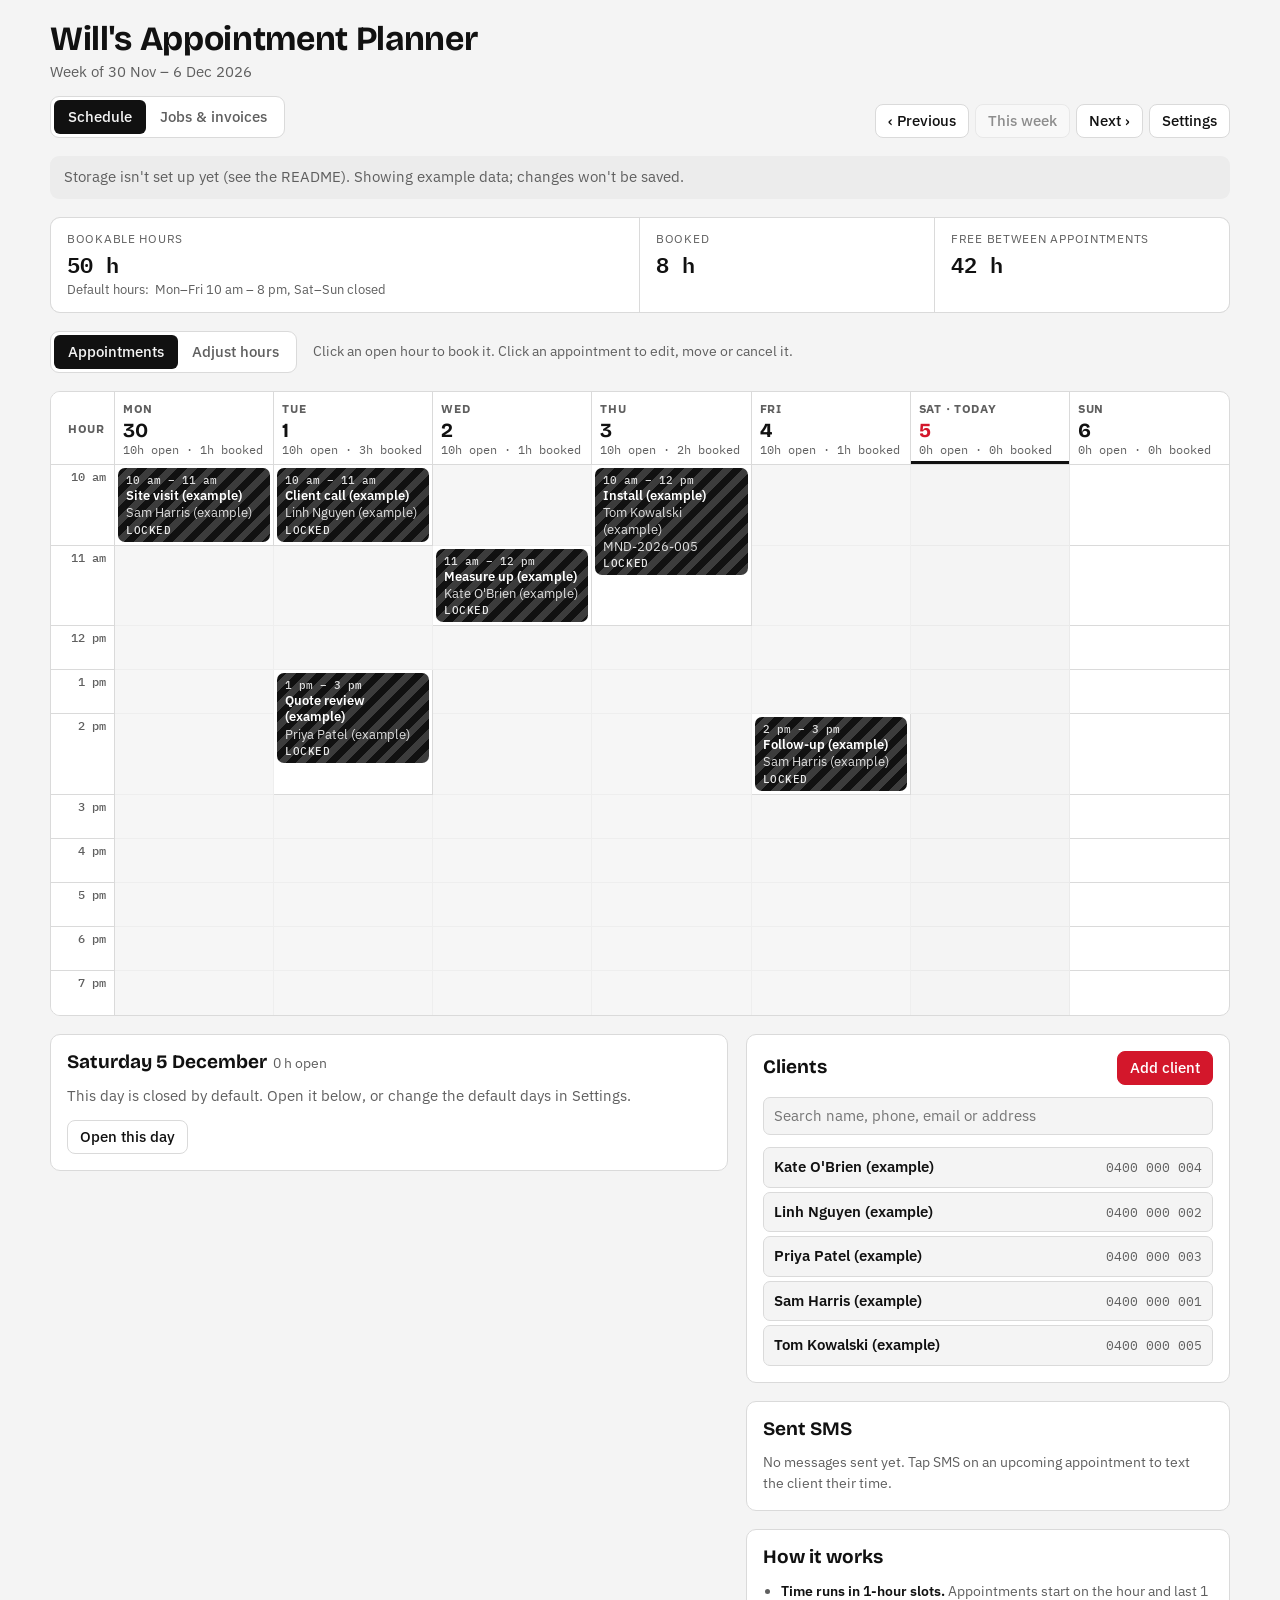
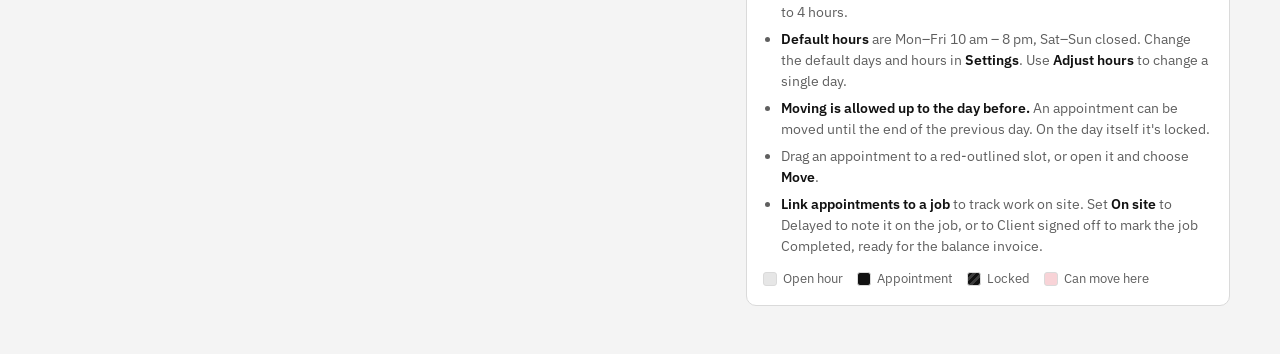
==== appointmentplanner/index.html @ db43a8e0 "Add Will's appointment planner at /appointmentplanner/ Moves the planner (schedule, clients, and job" ====
<!doctype html>
<html lang="en-AU">
<head>
<meta charset="utf-8">
<meta name="viewport" content="width=device-width, initial-scale=1, viewport-fit=cover">
<meta name="robots" content="noindex, nofollow">
<title>Will's Appointment Planner</title>
<link rel="icon" href="/img/favicon.png">
<link rel="apple-touch-icon" href="/img/favicon.png">
<style>:root{box-sizing:border-box;padding-top:env(safe-area-inset-top,0px);padding-bottom:env(safe-area-inset-bottom,0px)}html{scroll-padding-top:env(safe-area-inset-top,0px)}body{margin:0}img{max-width:100%}[hidden]:not([hidden=until-found i]){display:none!important}</style>
<link rel="preconnect" href="https://fonts.googleapis.com">
<link rel="stylesheet" href="https://fonts.googleapis.com/css2?family=Bricolage+Grotesque:opsz,wght@12..96,600;12..96,700&family=IBM+Plex+Mono:wght@400;500&family=IBM+Plex+Sans:wght@400;500;600&display=swap">
<style>
/* Layout: an appointment book. Week grid of 1-hour rows is the working surface; the selected day's run-sheet sits below it. */
:root {
  --bg: #F4F4F4;
  --surface: #FFFFFF;
  --ink: #111111;
  --muted: #5F5F5F;
  --line: #DADADA;
  --open: #E6E6E6;
  --open-ink: #2B2B2B;
  --appt: #111111;
  --appt-ink: #FFFFFF;
  --accent: #D3172B;
  --accent-ink: #FFFFFF;
  --warn: #B0101F;
  --target: #F8D3D7;
  --past: #ECECEC;
  --hatch: rgba(255, 255, 255, .18);
  --font-display: "Bricolage Grotesque", "Segoe UI", system-ui, sans-serif;
  --font-body: "IBM Plex Sans", "Segoe UI", system-ui, sans-serif;
  --font-mono: "IBM Plex Mono", ui-monospace, Menlo, Consolas, monospace;
}
@media (prefers-color-scheme: dark) {
  :root:not([data-theme="light"]) {
    --bg: #0E0E0E; --surface: #181818; --ink: #F2F2F2; --muted: #A3A3A3; --line: #2E2E2E;
    --open: #2A2A2A; --open-ink: #E0E0E0; --appt: #F2F2F2; --appt-ink: #111111;
    --accent: #E8283C; --accent-ink: #FFFFFF; --warn: #FF5A69; --target: #4A1A1F; --past: #141414; --hatch: rgba(0, 0, 0, .14);
    color-scheme: dark;
  }
}
:root[data-theme="dark"] {
  --bg: #0E0E0E; --surface: #181818; --ink: #F2F2F2; --muted: #A3A3A3; --line: #2E2E2E;
  --open: #2A2A2A; --open-ink: #E0E0E0; --appt: #F2F2F2; --appt-ink: #111111;
  --accent: #E8283C; --accent-ink: #FFFFFF; --warn: #FF5A69; --target: #4A1A1F; --past: #141414; --hatch: rgba(0, 0, 0, .14);
  color-scheme: dark;
}
* { box-sizing: border-box; }
body {
  background: var(--bg); color: var(--ink); font: 15px/1.5 var(--font-body);
  padding-left: max(16px, env(safe-area-inset-left, 0px));
  padding-right: max(16px, env(safe-area-inset-right, 0px));
  padding-block: 20px 48px;
}
.wrap { max-width: 1180px; margin: 0 auto; display: grid; gap: 18px; }
button, input, select, textarea { font: inherit; color: inherit; }
button { cursor: pointer; }
:focus-visible { outline: 2px solid var(--accent); outline-offset: 2px; }

header.top { display: flex; flex-wrap: wrap; align-items: end; justify-content: space-between; gap: 12px 24px; }
h1 { font: 700 clamp(26px, 4vw, 34px)/1.1 var(--font-display); margin: 0; letter-spacing: -0.01em; text-wrap: balance; }
.weeklabel { color: var(--muted); margin-top: 4px; }
.nav { display: flex; gap: 6px; flex-wrap: wrap; }
.btn {
  border: 1px solid var(--line); background: var(--surface); border-radius: 8px;
  padding: 7px 12px; font-weight: 500; line-height: 1.2;
}
.btn:hover { border-color: var(--muted); }
.btn.primary { background: var(--accent); color: var(--accent-ink); border-color: var(--accent); }
.btn.danger { color: var(--warn); }
.btn.danger.armed { background: var(--warn); color: var(--surface); border-color: var(--warn); }
.btn[disabled] { opacity: .45; cursor: not-allowed; }

.stats { display: grid; grid-template-columns: 2fr 1fr 1fr; gap: 1px; background: var(--line); border: 1px solid var(--line); border-radius: 10px; overflow: hidden; }
.stat { background: var(--surface); padding: 12px 16px; display: grid; gap: 4px; align-content: start; }
.stat .k { font-size: 12px; text-transform: uppercase; letter-spacing: .06em; color: var(--muted); }
.stat .v { font: 600 22px/1.1 var(--font-mono); font-variant-numeric: tabular-nums; }
.stat .v small { font: 400 14px var(--font-body); color: var(--muted); }
.bar { height: 6px; border-radius: 3px; background: var(--past); overflow: hidden; }
.bar i { display: block; height: 100%; background: var(--accent); width: 0; transition: width .3s; }
.target { display: flex; align-items: center; gap: 6px; font-size: 13px; color: var(--muted); }
.target input { width: 58px; padding: 2px 6px; border: 1px solid var(--line); border-radius: 6px; background: var(--bg); font-family: var(--font-mono); }

.toolbar { display: flex; flex-wrap: wrap; align-items: center; gap: 10px 16px; }
.seg { display: inline-flex; border: 1px solid var(--line); border-radius: 9px; background: var(--surface); padding: 3px; }
.seg button { border: 0; background: transparent; padding: 6px 14px; border-radius: 6px; font-weight: 500; color: var(--muted); }
.seg button[aria-pressed="true"] { background: var(--ink); color: var(--bg); }
.hint { color: var(--muted); font-size: 14px; flex: 1 1 240px; min-width: 0; }
.tools { display: flex; gap: 6px; flex-wrap: wrap; }

.banner { border-radius: 9px; padding: 10px 14px; display: flex; flex-wrap: wrap; gap: 8px 14px; align-items: center; }
.banner.move { background: var(--target); color: var(--ink); }
.banner.info { background: var(--past); color: var(--muted); }

.gridbox { overflow-x: auto; border: 1px solid var(--line); border-radius: 10px; background: var(--surface); }
table.grid { border-collapse: separate; border-spacing: 0; width: 100%; min-width: 780px; table-layout: fixed; }
.grid th, .grid td { border-right: 1px solid var(--line); border-bottom: 1px solid var(--line); padding: 0; }
.grid tr > :last-child { border-right: 0; }
.grid tbody tr:last-child > * { border-bottom: 0; }
.grid col.hcol { width: 64px; }
.grid th.corner, .grid th.hr { position: sticky; left: 0; background: var(--surface); z-index: 2; }
.grid th.hr { font: 500 12px var(--font-mono); color: var(--muted); text-align: right; padding: 4px 8px 0 0; vertical-align: top; white-space: nowrap; }
.daybtn { all: unset; box-sizing: border-box; cursor: pointer; display: grid; width: 100%; padding: 8px 8px 7px; gap: 1px; text-align: left; }
.daybtn:focus-visible { outline: 2px solid var(--accent); outline-offset: -2px; }
.dname { font-size: 12px; text-transform: uppercase; letter-spacing: .06em; color: var(--muted); }
.dnum { font: 700 20px/1.1 var(--font-display); }
.dmeta { font: 400 11.5px var(--font-mono); color: var(--muted); font-variant-numeric: tabular-nums; }
th.dayh.today .dnum { color: var(--accent); }
th.dayh.sel { box-shadow: inset 0 -3px 0 var(--ink); }

td.cell { height: 44px; position: relative; }
td.cell.avail { background: var(--open); }
td.cell.avail::after { content: "Open"; position: absolute; left: 8px; top: 5px; font: 500 11px var(--font-mono); color: var(--open-ink); opacity: 0; }
td.cell.avail:hover::after { opacity: .8; }
td.cell.past { background-image: linear-gradient(var(--past), var(--past)); background-blend-mode: normal; opacity: .55; }
td.cell.past.avail { opacity: .45; }
body.mode-alloc td.cell:not(.lockedday) { cursor: cell; }
body.mode-alloc table.grid { touch-action: none; user-select: none; }
body.mode-book td.cell.avail:not(.past) { cursor: pointer; }
td.cell.target { background: var(--target); cursor: pointer; box-shadow: inset 0 0 0 2px var(--accent); }
td.cell.target::after { content: "Move here"; opacity: 1; color: var(--ink); position: absolute; left: 8px; top: 5px; font: 500 11px var(--font-mono); }
td.cell.dropover { box-shadow: inset 0 0 0 3px var(--ink); }

td.apptcell { padding: 3px; vertical-align: top; background: var(--surface); }
.appt {
  height: 100%; min-height: 38px; border-radius: 7px; padding: 5px 8px; background: var(--appt); color: var(--appt-ink);
  display: flex; flex-direction: column; gap: 1px; cursor: pointer; overflow: hidden; font-size: 13px; line-height: 1.25;
}
.appt[draggable="true"] { cursor: grab; }
.appt .atime { font: 500 11px var(--font-mono); opacity: .85; }
.appt strong { font-weight: 600; overflow-wrap: anywhere; }
.appt .awith { opacity: .85; overflow-wrap: anywhere; }
.appt .tag { margin-top: auto; font: 500 10.5px var(--font-mono); text-transform: uppercase; letter-spacing: .05em; opacity: .9; }
.appt.locked { background-image: repeating-linear-gradient(135deg, transparent 0 7px, var(--hatch) 7px 14px); }
.appt.outside { box-shadow: inset 4px 0 0 var(--warn); }
.appt.moving { outline: 3px dashed var(--accent); outline-offset: -3px; opacity: .7; }

.lower { display: grid; grid-template-columns: minmax(0, 1.4fr) minmax(0, 1fr); gap: 18px; align-items: start; }
.panel { background: var(--surface); border: 1px solid var(--line); border-radius: 10px; padding: 16px; display: grid; gap: 12px; min-width: 0; }
.panel h2 { font: 700 19px/1.2 var(--font-display); margin: 0; }
.panel h2 small { font: 400 14px var(--font-body); color: var(--muted); margin-left: 6px; }
.runsheet { list-style: none; margin: 0; padding: 0; display: grid; gap: 6px; }
.runsheet li { display: grid; grid-template-columns: 128px minmax(0, 1fr) auto; gap: 10px; align-items: center; padding: 8px 10px; border-radius: 8px; }
.runsheet .t { font: 500 13px var(--font-mono); font-variant-numeric: tabular-nums; }
.runsheet li.free { background: var(--open); color: var(--open-ink); }
.runsheet li.ap { background: var(--bg); border: 1px solid var(--line); }
.runsheet li.ap .sub { color: var(--muted); font-size: 13px; }
.runsheet .warn { color: var(--warn); font-size: 13px; }
.empty { color: var(--muted); }
.rules { margin: 0; padding-left: 18px; color: var(--muted); display: grid; gap: 6px; font-size: 14px; }
.rules strong { color: var(--ink); font-weight: 600; }
.legend { display: flex; flex-wrap: wrap; gap: 6px 14px; font-size: 13px; color: var(--muted); }
.legend span { display: inline-flex; align-items: center; gap: 6px; }
.sw { width: 14px; height: 14px; border-radius: 3px; display: inline-block; border: 1px solid var(--line); }
.settings { display: flex; flex-wrap: wrap; gap: 8px; align-items: center; font-size: 14px; color: var(--muted); }
.settings select { padding: 4px 6px; border: 1px solid var(--line); border-radius: 6px; background: var(--bg); }

.overlay { position: fixed; inset: 0; background: rgba(10, 14, 12, .45); display: grid; place-items: center; z-index: 20;
  padding: max(16px, env(safe-area-inset-top, 0px)) max(16px, env(safe-area-inset-right, 0px)) max(16px, env(safe-area-inset-bottom, 0px)) max(16px, env(safe-area-inset-left, 0px)); }
.sheet { background: var(--surface); border-radius: 12px; width: min(460px, 100%); max-height: 100%; overflow: auto; padding: 20px; display: grid; gap: 14px; box-shadow: 0 20px 50px rgba(0,0,0,.25); }
.sheet h2 { font: 700 21px/1.2 var(--font-display); margin: 0; }
.field { display: grid; gap: 4px; }
.field label { font-size: 13px; font-weight: 500; color: var(--muted); }
.field input, .field select, .field textarea { border: 1px solid var(--line); border-radius: 7px; padding: 8px 10px; background: var(--bg); width: 100%; }
.field textarea { min-height: 70px; resize: vertical; }
.row3 { display: grid; grid-template-columns: 1.4fr 1fr 1fr; gap: 10px; }
.note { font-size: 13.5px; padding: 8px 10px; border-radius: 7px; background: var(--past); color: var(--muted); }
.err { color: var(--warn); font-size: 14px; font-weight: 500; min-height: 0; }
.actions { display: flex; flex-wrap: wrap; gap: 8px; justify-content: space-between; }
.actions .r { display: flex; gap: 8px; flex-wrap: wrap; }

.toast { position: fixed; left: 50%; transform: translateX(-50%); bottom: calc(18px + env(safe-area-inset-bottom, 0px)); background: var(--ink); color: var(--bg);
  padding: 10px 16px; border-radius: 9px; font-size: 14px; z-index: 30; max-width: calc(100% - 32px); box-shadow: 0 8px 24px rgba(0,0,0,.2); }

.side { display: grid; gap: 18px; min-width: 0; }
.panelhead { display: flex; justify-content: space-between; align-items: center; gap: 10px; flex-wrap: wrap; }
.search { border: 1px solid var(--line); border-radius: 7px; padding: 7px 10px; background: var(--bg); width: 100%; }
.clientlist { list-style: none; margin: 0; padding: 0; display: grid; gap: 4px; max-height: 320px; overflow: auto; }
.clientlist button { all: unset; box-sizing: border-box; cursor: pointer; display: grid; grid-template-columns: minmax(0, 1fr) auto; gap: 8px; align-items: baseline; width: 100%; padding: 8px 10px; border-radius: 7px; border: 1px solid var(--line); background: var(--bg); }
.clientlist button:hover { border-color: var(--ink); }
.clientlist button:focus-visible { outline: 2px solid var(--accent); outline-offset: 2px; }
.clientlist .cn { font-weight: 600; overflow-wrap: anywhere; }
.clientlist .cp { font: 400 13px var(--font-mono); color: var(--muted); }
.ccard { border: 1px solid var(--line); border-top: 4px solid var(--accent); border-radius: 10px; padding: 14px 16px; display: grid; gap: 12px; background: var(--bg); }
.ccard h3 { font: 700 23px/1.15 var(--font-display); margin: 0; overflow-wrap: anywhere; }
.ccard dl { margin: 0; display: grid; grid-template-columns: 66px minmax(0, 1fr) auto; gap: 10px 10px; align-items: center; }
.ccard dt { font-size: 12px; text-transform: uppercase; letter-spacing: .06em; color: var(--muted); }
.ccard dd { margin: 0; overflow-wrap: anywhere; user-select: text; }
.ccard dd.none { color: var(--muted); font-style: italic; }
.copy { border: 1px solid var(--line); background: var(--surface); border-radius: 6px; padding: 2px 9px; font-size: 12px; }
.withrow { display: flex; gap: 8px; }
.withrow select { flex: 1; min-width: 0; }
.alist { list-style: none; margin: 0; padding: 0; display: grid; gap: 6px; font-size: 14px; }
.alist li { display: flex; flex-wrap: wrap; justify-content: space-between; gap: 2px 10px; }
.alist .t { font: 500 13px var(--font-mono); color: var(--muted); }
.flabel { font-size: 13px; font-weight: 500; color: var(--muted); }
#coverlay { z-index: 25; }
.linkbtn { all: unset; cursor: pointer; text-decoration: underline; text-underline-offset: 2px; color: var(--ink); }
.linkbtn:focus-visible { outline: 2px solid var(--accent); }

.weektable { display: grid; grid-template-columns: minmax(0, 1fr) auto auto auto; gap: 8px 10px; align-items: center; }
.weektable label { display: flex; align-items: center; gap: 8px; font-weight: 500; }
.weektable input[type="checkbox"] { width: 18px; height: 18px; accent-color: var(--accent); }
.weektable select, .settings select { padding: 5px 6px; border: 1px solid var(--line); border-radius: 6px; background: var(--bg); }
.weektable select:disabled { opacity: .4; }
.weektable .to { color: var(--muted); font-size: 13px; }
#soverlay { z-index: 25; }

.rbtns { display: flex; gap: 6px; flex-wrap: wrap; justify-content: flex-end; }
.smsok { color: var(--ink); font-weight: 500; }
.smslist { list-style: none; margin: 0; padding: 0; display: grid; gap: 6px; max-height: 420px; overflow: auto; }
.smslist li { border: 1px solid var(--line); border-radius: 8px; padding: 8px 10px; background: var(--bg); display: grid; gap: 2px; font-size: 14px; }
.smslist .sh { display: flex; justify-content: space-between; gap: 10px; flex-wrap: wrap; }
.smslist .t { font: 400 12.5px var(--font-mono); color: var(--muted); }
.smslist .sub { color: var(--muted); font-size: 13px; }
.smslist summary { cursor: pointer; font-size: 13px; color: var(--muted); }
.smslist details p { margin: 4px 0 0; white-space: pre-wrap; overflow-wrap: anywhere; }
a.btn { text-decoration: none; display: inline-block; }
#moverlay { z-index: 26; }

/* Jobs: quote → deposit → work → invoice → paid, one row per Job ID */
.seg { flex-wrap: wrap; }
.viewseg { margin-top: 12px; }
.view { display: grid; gap: 18px; min-width: 0; }
.stats.four { grid-template-columns: repeat(4, minmax(0, 1fr)); }
.stats.four .stat:first-child { grid-column: auto; }
.actionlist { list-style: none; margin: 0; padding: 0; display: grid; gap: 6px; }
.actionlist li { display: grid; grid-template-columns: 128px minmax(0, 1fr) auto; gap: 10px; align-items: center; padding: 8px 10px; border-radius: 8px; border: 1px solid var(--line); background: var(--bg); }
.actionlist li.urgent { border-color: var(--accent); box-shadow: inset 4px 0 0 var(--accent); }
.actionlist .sub, .jobs .sub { color: var(--muted); font-size: 13px; }
.jid { font: 500 13px var(--font-mono); white-space: nowrap; }
.tablebox { overflow-x: auto; border: 1px solid var(--line); border-radius: 10px; background: var(--surface); }
table.jobs { width: 100%; border-collapse: collapse; min-width: 900px; font-size: 14px; }
.jobs th { text-align: left; font-size: 12px; text-transform: uppercase; letter-spacing: .06em; color: var(--muted); font-weight: 500; padding: 10px 12px; border-bottom: 1px solid var(--line); white-space: nowrap; }
.jobs td { padding: 10px 12px; border-bottom: 1px solid var(--line); vertical-align: top; }
.jobs tr:last-child td { border-bottom: 0; }
.jobs .num { text-align: right; font-family: var(--font-mono); font-variant-numeric: tabular-nums; white-space: nowrap; }
.chip { display: inline-block; font: 500 11.5px var(--font-mono); padding: 2px 8px; border-radius: 999px; border: 1px solid var(--line); white-space: nowrap; background: var(--surface); color: var(--ink); }
.chip.hot { background: var(--accent); color: var(--accent-ink); border-color: var(--accent); }
.chip.ok { background: var(--ink); color: var(--bg); border-color: var(--ink); }
.chip.dim { color: var(--muted); }
.sheet.wide { width: min(780px, 100%); }
.sec { border-top: 1px solid var(--line); padding-top: 12px; display: grid; gap: 10px; }
.sec h3 { font: 700 16px/1.2 var(--font-display); margin: 0; display: flex; justify-content: space-between; gap: 4px 10px; flex-wrap: wrap; align-items: baseline; }
.sec h3 small { font: 400 13px var(--font-body); color: var(--muted); }
.grid3 { display: grid; grid-template-columns: repeat(3, minmax(0, 1fr)); gap: 10px; align-items: end; }
.calc { font-size: 13.5px; color: var(--muted); }
.calc strong { color: var(--ink); font-family: var(--font-mono); font-weight: 500; }
.varlist { list-style: none; margin: 0; padding: 0; display: grid; gap: 6px; }
.varlist li { display: grid; grid-template-columns: minmax(0, 1fr) 120px auto auto; gap: 8px; align-items: center; }
.varlist input:not([type="checkbox"]) { border: 1px solid var(--line); border-radius: 7px; padding: 7px 9px; background: var(--bg); width: 100%; }
.check { display: flex; gap: 6px; align-items: center; font-size: 13px; color: var(--muted); white-space: nowrap; }
.check input { width: 18px; height: 18px; accent-color: var(--accent); }
.ladder { display: grid; grid-template-columns: repeat(3, minmax(0, 1fr)); gap: 6px; }
.rung { border: 1px solid var(--line); border-radius: 8px; padding: 8px 10px; font-size: 13px; background: var(--bg); display: grid; gap: 4px; align-content: start; }
.rung.done { background: var(--ink); color: var(--bg); border-color: var(--ink); }
.rung.next { border-color: var(--accent); box-shadow: inset 0 0 0 1px var(--accent); }
.rung .t { font: 500 11.5px var(--font-mono); opacity: .85; }
.rung .btn { justify-self: start; }
.nextact { border-radius: 8px; padding: 10px 12px; background: var(--target); color: var(--ink); font-size: 14px; }
.nextact.calm { background: var(--past); color: var(--muted); }
.warnline { color: var(--warn); font-weight: 500; }
#joverlay { z-index: 24; }
#eoverlay { z-index: 27; }

@media (max-width: 860px) {
  .lower { grid-template-columns: minmax(0, 1fr); }
  .stats { grid-template-columns: 1fr 1fr; }
  .stats .stat:first-child { grid-column: 1 / -1; }
  .stats.four { grid-template-columns: 1fr 1fr; }
  .stats.four .stat:first-child { grid-column: auto; }
  .grid3 { grid-template-columns: 1fr 1fr; }
  .ladder { grid-template-columns: minmax(0, 1fr); }
  .actionlist li { grid-template-columns: minmax(0, 1fr) auto; }
  .actionlist li .jid { grid-column: 1 / -1; }
  .varlist li { grid-template-columns: minmax(0, 1fr) 110px; }
  .runsheet li { grid-template-columns: minmax(0, 1fr) auto; }
  .runsheet li .t { grid-column: 1 / -1; }
  .row3 { grid-template-columns: 1fr 1fr; }
  .row3 .field:first-child { grid-column: 1 / -1; }
}
@media (prefers-reduced-motion: reduce) { * { transition: none !important; } }
#loverlay { z-index: 40; background: var(--bg); }
</style>
<script src="vendor/supabase-2.45.4.min.js"></script>
<script src="store.js"></script>
</head>
<body>

<div class="wrap">
  <header class="top">
    <div>
      <h1>Will's Appointment Planner</h1>
      <div class="weeklabel" id="weeklabel">Loading schedule…</div>
      <div class="seg viewseg" role="group" aria-label="View">
        <button type="button" id="v-plan" aria-pressed="true">Schedule</button>
        <button type="button" id="v-jobs" aria-pressed="false">Jobs &amp; invoices</button>
      </div>
    </div>
    <nav class="nav" aria-label="Week">
      <button class="btn" id="prev" type="button">‹ Previous</button>
      <button class="btn" id="thisweek" type="button">This week</button>
      <button class="btn" id="next" type="button">Next ›</button>
      <button class="btn" id="opensettings" type="button">Settings</button>
      <button class="btn" id="signout" type="button" hidden>Sign out</button>
    </nav>
  </header>

  <div class="banner info" id="offline" hidden>This view can't save, so it's showing example data. Changes last until you close the page.</div>

  <div class="view" id="planview">
  <section class="stats" aria-label="This week">
    <div class="stat">
      <span class="k">Bookable hours</span>
      <span class="v" id="s-alloc">0 h</span>
      <span class="target">Default hours: <span class="defsummary"></span></span>
    </div>
    <div class="stat"><span class="k">Booked</span><span class="v" id="s-booked">0 h</span></div>
    <div class="stat"><span class="k">Free between appointments</span><span class="v" id="s-free">0 h</span></div>
  </section>

  <div class="toolbar">
    <div class="seg" role="group" aria-label="Mode">
      <button type="button" id="m-book" aria-pressed="true">Appointments</button>
      <button type="button" id="m-alloc" aria-pressed="false">Adjust hours</button>
    </div>
    <span class="hint" id="hint"></span>
    <div class="tools" id="alloctools" hidden>
      <button class="btn" type="button" id="resetweek">Reset this week to default hours</button>
    </div>
  </div>

  <div class="banner move" id="movebanner" hidden>
    <span id="movetext"></span>
    <button class="btn" type="button" id="movecancel">Cancel move</button>
  </div>

  <div class="gridbox"><table class="grid" id="grid" aria-label="Week schedule in 1-hour slots"></table></div>

  <div class="lower">
    <section class="panel" aria-labelledby="dayhead">
      <h2 id="dayhead">Day</h2>
      <ul class="runsheet" id="runsheet"></ul>
      <div class="tools" id="daytools"></div>
    </section>
    <div class="side">
    <section class="panel" aria-labelledby="clienthead">
      <div class="panelhead"><h2 id="clienthead">Clients</h2><button class="btn primary" type="button" id="addclient">Add client</button></div>
      <input class="search" id="csearch" type="search" placeholder="Search name, phone, email or address" aria-label="Search clients">
      <ul class="clientlist" id="clientlist"></ul>
    </section>
    <section class="panel" aria-labelledby="smshead">
      <div class="panelhead"><h2 id="smshead">Sent SMS</h2><span class="flabel" id="smscount"></span></div>
      <ul class="smslist" id="smslist"></ul>
      <button class="btn" type="button" id="smsmore" hidden>Show all</button>
    </section>
    <section class="panel" aria-labelledby="howhead">
      <h2 id="howhead">How it works</h2>
      <ul class="rules">
        <li><strong>Time runs in 1-hour slots.</strong> Appointments start on the hour and last 1 to 4 hours.</li>
        <li><strong>Default hours</strong> are <span class="defsummary"></span>. Change the default days and hours in <strong>Settings</strong>. Use <strong>Adjust hours</strong> to change a single day.</li>
        <li><strong>Moving is allowed up to the day before.</strong> An appointment can be moved until the end of the previous day. On the day itself it's locked.</li>
        <li>Drag an appointment to a red-outlined slot, or open it and choose <strong>Move</strong>.</li>
        <li><strong>Link appointments to a job</strong> to track work on site. Set <strong>On site</strong> to Delayed to note it on the job, or to Client signed off to mark the job Completed, ready for the balance invoice.</li>
      </ul>
      <div class="legend">
        <span><i class="sw" style="background:var(--open)"></i>Open hour</span>
        <span><i class="sw" style="background:var(--appt)"></i>Appointment</span>
        <span><i class="sw" style="background:var(--appt);background-image:repeating-linear-gradient(135deg,transparent 0 3px,var(--hatch) 3px 6px)"></i>Locked</span>
        <span><i class="sw" style="background:var(--target)"></i>Can move here</span>
      </div>
    </section>
    </div>
  </div>
  </div>

  <div class="view" id="jobsview" hidden>
    <section class="stats four" aria-label="Jobs summary">
      <div class="stat"><span class="k">Open quotes</span><span class="v" id="j-quotes">0</span><span class="target" id="j-quotes-sub"></span></div>
      <div class="stat"><span class="k">Owed to you</span><span class="v" id="j-owed">$0</span><span class="target" id="j-owed-sub"></span></div>
      <div class="stat"><span class="k">Overdue</span><span class="v" id="j-over">$0</span><span class="target" id="j-over-sub"></span></div>
      <div class="stat"><span class="k">Reminders due</span><span class="v" id="j-rem">0</span><span class="target">V1 → V2 → V3, in order</span></div>
    </section>
    <section class="panel" aria-labelledby="acthead">
      <div class="panelhead"><h2 id="acthead">Needs action</h2><button class="btn primary" type="button" id="newjob">New quote</button></div>
      <ul class="actionlist" id="actionlist"></ul>
    </section>
    <section class="panel" aria-labelledby="loghead">
      <div class="panelhead"><h2 id="loghead">Job log</h2>
        <div class="seg" role="group" aria-label="Filter jobs" id="jfilter">
          <button type="button" data-f="active" aria-pressed="true">Active</button>
          <button type="button" data-f="quotes" aria-pressed="false">Quotes</button>
          <button type="button" data-f="unpaid" aria-pressed="false">Unpaid</button>
          <button type="button" data-f="closed" aria-pressed="false">Closed</button>
          <button type="button" data-f="all" aria-pressed="false">All</button>
        </div>
      </div>
      <input class="search" id="jsearch" type="search" placeholder="Search Job ID, client or job" aria-label="Search jobs">
      <div class="tablebox"><table class="jobs" id="jobtable"></table></div>
    </section>
    <section class="panel" aria-labelledby="jrulehead">
      <h2 id="jrulehead">Rules applied to every job</h2>
      <ul class="rules" id="jrules"></ul>
    </section>
  </div>
</div>

<div class="overlay" id="overlay" hidden>
  <form class="sheet" id="form" novalidate>
    <h2 id="f-head">New appointment</h2>
    <div class="note" id="f-lock" hidden></div>
    <div class="field"><label for="f-title">What</label><input id="f-title" maxlength="80" required placeholder="e.g. Kitchen quote"></div>
    <div class="field"><label for="f-clientid">Client</label><div class="withrow"><select id="f-clientid"></select><button class="btn" type="button" id="f-newclient">New client</button></div></div>
    <div class="row3" style="grid-template-columns:1fr 1fr">
      <div class="field"><label for="f-job">Job</label><select id="f-job"></select></div>
      <div class="field"><label for="f-status">On site</label><select id="f-status"><option>Scheduled</option><option>Delayed</option><option>Client signed off</option></select></div>
    </div>
    <div class="note" id="f-jobwarn" hidden></div>
    <div class="row3">
      <div class="field"><label for="f-date">Date</label><input id="f-date" type="date" required></div>
      <div class="field"><label for="f-hour">Start</label><select id="f-hour"></select></div>
      <div class="field"><label for="f-dur">Length</label><select id="f-dur">
        <option value="1">1 hour</option><option value="2">2 hours</option><option value="3">3 hours</option><option value="4">4 hours</option>
      </select></div>
    </div>
    <div class="field"><label for="f-notes">Notes</label><textarea id="f-notes" maxlength="1000"></textarea></div>
    <div class="err" id="f-err" role="alert"></div>
    <div class="actions">
      <div class="r">
        <button class="btn danger" type="button" id="f-delete" hidden>Cancel appointment</button>
        <button class="btn" type="button" id="f-move" hidden>Move on grid</button>
        <button class="btn" type="button" id="f-sms" hidden>Send SMS</button>
      </div>
      <div class="r">
        <button class="btn" type="button" id="f-close">Close</button>
        <button class="btn primary" type="submit" id="f-save">Save</button>
      </div>
    </div>
  </form>
</div>
<div class="overlay" id="coverlay" hidden>
  <div class="sheet" id="cview" role="dialog" aria-labelledby="cv-name">
    <div class="ccard">
      <h3 id="cv-name"></h3>
      <dl>
        <dt>Address</dt><dd id="cv-address"></dd><dd></dd>
        <dt>Phone</dt><dd id="cv-phone"></dd><dd><button class="copy" type="button" data-copy="phone">Copy</button></dd>
        <dt>Email</dt><dd id="cv-email"></dd><dd><button class="copy" type="button" data-copy="email">Copy</button></dd>
      </dl>
      <div class="note" id="cv-notes" hidden></div>
    </div>
    <div class="field"><span class="flabel">Appointments</span><ul class="alist" id="cv-appts"></ul></div>
    <div class="field"><span class="flabel">Jobs</span><ul class="alist" id="cv-jobs"></ul></div>
    <div class="actions">
      <div class="r">
        <button class="btn danger" type="button" id="cv-delete">Delete client</button>
        <button class="btn" type="button" id="cv-edit">Edit details</button>
        <button class="btn" type="button" id="cv-quote">New quote</button>
      </div>
      <div class="r">
        <button class="btn" type="button" id="cv-close">Close</button>
        <button class="btn primary" type="button" id="cv-book">Book appointment</button>
      </div>
    </div>
  </div>
  <form class="sheet" id="cform" novalidate hidden>
    <h2 id="c-head">New client</h2>
    <div class="field"><label for="c-name">Name</label><input id="c-name" maxlength="80" required autocomplete="off"></div>
    <div class="field"><label for="c-address">Address</label><input id="c-address" maxlength="200" autocomplete="off"></div>
    <div class="row3" style="grid-template-columns:1fr 1fr">
      <div class="field"><label for="c-phone">Phone</label><input id="c-phone" type="tel" maxlength="40" autocomplete="off"></div>
      <div class="field"><label for="c-email">Email</label><input id="c-email" type="email" maxlength="120" autocomplete="off"></div>
    </div>
    <div class="field"><label for="c-notes">Notes</label><textarea id="c-notes" maxlength="1000" placeholder="Gate code, parking, preferences"></textarea></div>
    <div class="err" id="c-err" role="alert"></div>
    <div class="actions">
      <span></span>
      <div class="r">
        <button class="btn" type="button" id="c-cancel">Cancel</button>
        <button class="btn primary" type="submit">Save client</button>
      </div>
    </div>
  </form>
</div>
<div class="overlay" id="soverlay" hidden>
  <form class="sheet wide" id="sform" novalidate>
    <h2>Settings</h2>
    <div class="field">
      <span class="flabel">Default opening hours</span>
      <div class="weektable" id="weektable"></div>
    </div>
    <p class="note" style="margin:0">These hours apply to every day you haven't adjusted by hand. Existing appointments stay where they are.</p>
    <div class="field">
      <label for="s-template">SMS message template</label>
      <textarea id="s-template" maxlength="640" rows="4"></textarea>
      <span class="flabel">Use {first}, {name}, {title}, {date} and {time}. They're filled in for each appointment.</span>
    </div>
    <div class="field">
      <span class="flabel">Grid shows</span>
      <div class="settings">
        <label for="daystart">from</label><select id="daystart"></select>
        <label for="dayend">to</label><select id="dayend"></select>
      </div>
    </div>
    <div class="sec">
      <h3>Jobs &amp; invoicing</h3>
      <label class="check" for="s-gst" style="white-space:normal;color:var(--ink);font-size:14px"><input type="checkbox" id="s-gst">Registered for GST: amounts include 10% GST, shown separately on quotes and invoices</label>
      <div class="grid3">
        <div class="field"><label for="s-valid">Quotes valid for (days)</label><input id="s-valid" type="number" min="1" max="90" inputmode="numeric"></div>
        <div class="field"><label for="s-dep">Deposit before start (%)</label><input id="s-dep" type="number" min="0" max="100" inputmode="numeric"></div>
        <div class="field"><label for="s-terms">Invoices due after (days)</label><input id="s-terms" type="number" min="0" max="90" inputmode="numeric"></div>
        <div class="field"><label for="s-v1">V1 nudge after invoice (days)</label><input id="s-v1" type="number" min="1" max="60" inputmode="numeric"></div>
        <div class="field"><label for="s-v3">V3 final at overdue (days)</label><input id="s-v3" type="number" min="1" max="120" inputmode="numeric"></div>
      </div>
      <div class="field"><label for="s-pay">How to pay (added to every quote, invoice and reminder)</label><textarea id="s-pay" rows="3" maxlength="600" placeholder="e.g. Bank transfer to Mate Next Door, BSB [000-000], Account [00000000]"></textarea></div>
      <div class="field"><label for="s-sig">Email sign-off</label><textarea id="s-sig" rows="4" maxlength="300"></textarea></div>
    </div>
    <div class="err" id="s-err" role="alert"></div>
    <div class="actions">
      <span></span>
      <div class="r">
        <button class="btn" type="button" id="s-cancel">Cancel</button>
        <button class="btn primary" type="submit">Save settings</button>
      </div>
    </div>
  </form>
</div>
<div class="overlay" id="moverlay" hidden>
  <form class="sheet" id="mform" novalidate>
    <h2>Text appointment details</h2>
    <div class="note" id="m-about"></div>
    <div class="field"><label for="m-phone">To <span id="m-name"></span></label><input id="m-phone" type="tel" maxlength="40" autocomplete="off"></div>
    <div class="field"><label for="m-body">Message</label><textarea id="m-body" rows="5" maxlength="640"></textarea><span class="flabel" id="m-count"></span></div>
    <p class="note" style="margin:0">Texts go from your phone. Tap <strong>Open in Messages</strong> and send it, then tap <strong>Mark as sent</strong> to add it to the sent list. If Messages doesn't open, copy the message and paste it into a text.</p>
    <div class="err" id="m-err" role="alert"></div>
    <div class="actions">
      <div class="r">
        <a class="btn" id="m-open" href="#">Open in Messages</a>
        <button class="btn" type="button" id="m-copy">Copy message</button>
      </div>
      <div class="r">
        <button class="btn" type="button" id="m-cancel">Cancel</button>
        <button class="btn primary" type="submit">Mark as sent</button>
      </div>
    </div>
  </form>
</div>
<div class="overlay" id="joverlay" hidden>
  <form class="sheet wide" id="jform" novalidate>
    <div class="panelhead"><h2 id="j-head">New quote</h2><span id="j-stage"></span></div>
    <div class="nextact" id="j-next"></div>
    <div class="row3" style="grid-template-columns:1fr 1fr">
      <div class="field"><label for="j-client">Client</label><div class="withrow"><select id="j-client"></select><button class="btn" type="button" id="j-newclient">New client</button></div></div>
      <div class="field"><label for="j-title">Job</label><input id="j-title" maxlength="100" placeholder="e.g. Replace 12 m of boundary fence"></div>
    </div>
    <div class="sec"><h3>1 · Quote <small id="j-expiry"></small></h3>
      <div class="grid3">
        <div class="field"><label for="j-qdate">Quote date</label><input id="j-qdate" type="date"></div>
        <div class="field"><label for="j-qamt">Quoted amount<span class="gstlbl"> (inc. GST)</span></label><input id="j-qamt" inputmode="decimal" placeholder="0.00"></div>
        <div class="field"><label for="j-qstatus">Quote status</label><select id="j-qstatus"><option>Sent</option><option>Pending</option><option>Accepted</option><option>Declined</option></select></div>
      </div>
      <div class="calc" id="j-gst"></div>
      <div class="tools"><button class="btn" type="button" data-mail="quote">Email quote</button></div>
    </div>
    <div class="sec"><h3>2 · Accept + deposit <small id="j-deppct"></small></h3>
      <div class="grid3">
        <div class="field"><label for="j-damt">Deposit<span class="gstlbl"> (inc. GST)</span></label><input id="j-damt" inputmode="decimal" placeholder="0.00"></div>
        <div class="field"><label for="j-ddate">Deposit invoice date</label><input id="j-ddate" type="date"></div>
        <div class="field"><label for="j-dpaid">Deposit paid on</label><input id="j-dpaid" type="date"></div>
      </div>
      <div class="calc" id="j-dinfo"></div>
      <div class="tools"><button class="btn" type="button" data-mail="deposit">Email deposit invoice</button></div>
    </div>
    <div class="sec"><h3>3 · Schedule + work</h3>
      <div class="grid3">
        <div class="field"><label for="j-start">Job start date</label><input id="j-start" type="date"></div>
        <div class="field"><label for="j-status">Job status</label><select id="j-status"><option>Not started</option><option>In progress</option><option>Completed</option><option>Cancelled</option></select></div>
        <div class="field"><label for="j-done">Completed on</label><input id="j-done" type="date"></div>
      </div>
      <div class="field"><span class="flabel">Appointments on this job</span><ul class="alist" id="j-appts"></ul></div>
      <div class="tools"><button class="btn" type="button" id="j-book">Book work on the schedule</button></div>
    </div>
    <div class="sec"><h3>4 · Variations <small>Only variations approved in writing change the total</small></h3>
      <ul class="varlist" id="j-vars"></ul>
      <div class="tools"><button class="btn" type="button" id="j-addvar">Add variation</button></div>
      <div class="calc" id="j-total"></div>
    </div>
    <div class="sec"><h3>5 · Balance invoice <small id="j-binv"></small></h3>
      <div class="field" id="j-cancrow" hidden><label for="j-canc">Cancelled: work done + materials bought<span class="gstlbl"> (inc. GST)</span></label><input id="j-canc" inputmode="decimal" placeholder="0.00"></div>
      <div class="grid3">
        <div class="field"><label for="j-idate">Invoice date</label><input id="j-idate" type="date"></div>
        <div class="field"><label for="j-due">Due date</label><input id="j-due" type="date"></div>
        <div class="field"><label for="j-ipaid">Balance paid on</label><input id="j-ipaid" type="date"></div>
      </div>
      <div class="calc" id="j-binfo"></div>
      <div class="tools"><button class="btn" type="button" data-mail="final">Email balance invoice</button></div>
    </div>
    <div class="sec"><h3>6 · Chase + close <small id="j-paid"></small></h3>
      <div id="j-ladder"></div>
    </div>
    <div class="field"><label for="j-notes">Notes</label><textarea id="j-notes" maxlength="3000" placeholder="Variations agreed, delays, why a quote was declined, what happens to a deposit"></textarea></div>
    <div class="err" id="j-err" role="alert"></div>
    <div class="actions">
      <div class="r"><button class="btn danger" type="button" id="j-delete" hidden>Delete job</button></div>
      <div class="r">
        <button class="btn" type="button" id="j-close">Close</button>
        <button class="btn primary" type="submit">Save job</button>
      </div>
    </div>
  </form>
</div>
<div class="overlay" id="eoverlay" hidden>
  <form class="sheet wide" id="eform" novalidate>
    <h2 id="e-head">Email</h2>
    <div class="note" id="e-about"></div>
    <div class="field"><label for="e-to">To</label><input id="e-to" type="email" maxlength="120" autocomplete="off"></div>
    <div class="field"><label for="e-subj">Subject</label><input id="e-subj" maxlength="200"></div>
    <div class="field"><label for="e-body">Message</label><textarea id="e-body" rows="14" maxlength="5000"></textarea></div>
    <p class="note" style="margin:0">Emails go from your own mail app. Tap <strong>Open in Mail</strong> and send it, then tap <strong>Mark as sent</strong> so the job records it. If Mail doesn't open, copy the message instead.</p>
    <div class="err" id="e-err" role="alert"></div>
    <div class="actions">
      <div class="r">
        <a class="btn" id="e-open" href="#">Open in Mail</a>
        <button class="btn" type="button" id="e-copy">Copy message</button>
      </div>
      <div class="r">
        <button class="btn" type="button" id="e-cancel">Cancel</button>
        <button class="btn primary" type="submit">Mark as sent</button>
      </div>
    </div>
  </form>
</div>
<div class="toast" id="toast" role="status" hidden></div>
<div class="overlay" id="loverlay" hidden>
  <form class="sheet" id="lform" novalidate>
    <h2>Sign in</h2>
    <p class="note" style="margin:0">The planner holds client details, so it's for Mate Next Door only.</p>
    <div class="field"><label for="l-email">Email</label><input id="l-email" type="email" autocomplete="username" maxlength="120"></div>
    <div class="field"><label for="l-pass">Password</label><input id="l-pass" type="password" autocomplete="current-password" maxlength="200"></div>
    <div class="err" id="l-err" role="alert"></div>
    <div class="actions">
      <button class="btn" type="button" id="l-reset">Forgot password</button>
      <button class="btn primary" type="submit">Sign in</button>
    </div>
  </form>
  <form class="sheet" id="pform" novalidate hidden>
    <h2>Set a new password</h2>
    <div class="field"><label for="p-pass">New password</label><input id="p-pass" type="password" autocomplete="new-password" minlength="8" maxlength="200"></div>
    <div class="err" id="p-err" role="alert"></div>
    <div class="actions"><span></span><button class="btn primary" type="submit">Save password</button></div>
  </form>
</div>

<script>
(() => {
  const $ = (s) => document.querySelector(s);
  const pad = (n) => String(n).padStart(2, "0");
  const ymd = (d) => `${d.getFullYear()}-${pad(d.getMonth() + 1)}-${pad(d.getDate())}`;
  const parse = (s) => { const [y, m, d] = s.split("-").map(Number); return new Date(y, m - 1, d); };
  const addDays = (s, n) => { const d = parse(s); d.setDate(d.getDate() + n); return ymd(d); };
  const mondayOf = (s) => { const d = parse(s); d.setDate(d.getDate() - ((d.getDay() + 6) % 7)); return ymd(d); };
  const fmtH = (h) => { const x = h % 24; return `${x % 12 || 12} ${x < 12 ? "am" : "pm"}`; };
  const fmtRange = (h, dur) => `${fmtH(h)} – ${fmtH(h + dur)}`;
  const fmtDay = (s) => parse(s).toLocaleDateString("en-AU", { weekday: "short", day: "numeric", month: "short" });
  const esc = (s) => String(s ?? "").replace(/[&<>"']/g, (c) => ({ "&": "&amp;", "<": "&lt;", ">": "&gt;", '"': "&quot;", "'": "&#39;" }[c]));
  const range = (a, b) => Array.from({ length: Math.max(0, b - a) }, (_, i) => a + i);

  const WEEKDAYS = ["Monday", "Tuesday", "Wednesday", "Thursday", "Friday", "Saturday", "Sunday"];
  const DEFAULT_SMS = "Hi {first}, this is Will confirming your appointment for {title} on {date} at {time}. Please reply if you need to change it. Thanks!";
  function defaultWeek() { return WEEKDAYS.map((_, i) => ({ open: i < 5, start: 10, end: 20 })); }
  // Rules from the proposal T&Cs and the follow-up scripts; editable in Settings.
  const JOB_DEFAULTS = { gst: true, validDays: 14, depositPct: 30, terms: 7, v1Days: 3, v3Days: 14, payHow: "",
    signoff: "Thanks,\nWill\nMate Next Door · 0459 838 777\nABN 41 957 332 265" };

  let today = ymd(new Date());
  let nowHour = new Date().getHours();

  const S = {
    settings: { dayStart: 10, dayEnd: 20, week: defaultWeek(), smsTemplate: DEFAULT_SMS },
    hours: {},          // date -> Set of open hours; dates not listed use the weekday defaults in settings.week
    appts: {},          // id -> {id,title,clientId,client,jobId,status,date,hour,duration,notes}
    clients: {},        // id -> {id,name,address,phone,email,notes}
    sms: [],            // sent-message log, newest first
    jobs: {},           // Job ID (MND-YYYY-NNN) -> job record, quote through payment
    jobcfg: { ...JOB_DEFAULTS },
    view: "plan",
    jfilter: "active",
    weekStart: mondayOf(today),
    selected: today,
    mode: "book",
    moving: null,
    editing: null,
  };
  let db = null;

  /* ---------- rules ---------- */
  const weekdayIdx = (date) => (parse(date).getDay() + 6) % 7; // 0 = Monday
  let weekSets = [];
  function buildWeekSets() { weekSets = S.settings.week.map((w) => new Set(w.open ? range(w.start, w.end) : [])); }
  buildWeekSets();
  const hoursOf = (date) => S.hours[date] || weekSets[weekdayIdx(date)];
  function weekSummary() {
    const label = (w) => (w.open ? fmtRange(w.start, w.end - w.start) : "closed");
    const groups = [];
    S.settings.week.forEach((w, i) => {
      const g = groups[groups.length - 1];
      if (g && g.label === label(w)) g.to = i; else groups.push({ from: i, to: i, label: label(w) });
    });
    const name = (i) => WEEKDAYS[i].slice(0, 3);
    return groups.map((g) => `${g.from === g.to ? name(g.from) : name(g.from) + "–" + name(g.to)} ${g.label}`).join(", ");
  }
  const isOpen = (date, h) => hoursOf(date).has(h);
  const isPast = (date, h) => date < today || (date === today && h < nowHour);
  const isLocked = (a) => a.date <= today;
  const clientName = (a) => (a.clientId && S.clients[a.clientId] ? S.clients[a.clientId].name : a.client) || "";
  const sortedClients = () => Object.values(S.clients).sort((x, y) => x.name.localeCompare(y.name));
  const lastChangeDay = (a) => fmtDay(addDays(a.date, -1));
  function occupancy(excludeId) {
    const m = new Map();
    for (const a of Object.values(S.appts)) {
      if (a.id === excludeId) continue;
      for (let i = 0; i < a.duration; i++) m.set(a.date + "|" + (a.hour + i), a.id);
    }
    return m;
  }
  function slotError(date, hour, dur, excludeId) {
    if (!date) return "Choose a date.";
    if (hour + dur > 24) return "That runs past midnight. Pick an earlier start or a shorter length.";
    if (isPast(date, hour)) return "That time has already passed.";
    const occ = occupancy(excludeId);
    for (let h = hour; h < hour + dur; h++) {
      if (!isOpen(date, h)) return `${fmtH(h)} on ${fmtDay(date)} is closed. Open it in Adjust hours first.`;
      const other = occ.get(date + "|" + h);
      if (other) return `That overlaps “${S.appts[other].title}” at ${fmtH(h)}.`;
    }
    return null;
  }
  function moveError(a, date, hour, dur = a.duration) {
    if (isLocked(a)) return `This appointment is locked. Its time could be changed until the end of ${lastChangeDay(a)}.`;
    if (date <= today) return "Appointments can be moved to tomorrow or later. Same-day changes are closed.";
    return slotError(date, hour, dur, a.id);
  }

  /* ---------- saving ---------- */
  const queues = new Map();
  function queueWrite(path, fn) {
    const p = (queues.get(path) || Promise.resolve()).then(fn).catch(writeFailed);
    queues.set(path, p);
    return p;
  }
  function writeFailed(e) {
    const code = e && e.code;
    if (code === "invalid_argument") toast("You don't have permission to change this schedule.");
    else if (code === "quota_exceeded") toast("Storage is full. Cancel some old appointments, then try again.");
    else toast("Couldn't save that change. Check your connection and try again.");
  }
  const pendingDates = new Set();
  let hoursTimer = null;
  function markHours(date) { pendingDates.add(date); clearTimeout(hoursTimer); hoursTimer = setTimeout(flushHours, 450); }
  function flushHours() {
    if (!db) { pendingDates.clear(); return; }
    for (const date of [...pendingDates]) {
      const custom = S.hours[date];
      queueWrite("hours/" + date, () => custom
        ? db.doc("hours/" + date).set({ date, slots: [...custom].sort((a, b) => a - b) })
        : db.doc("hours/" + date).delete()
      ).finally(() => pendingDates.delete(date));
    }
  }
  function saveAppt(a) {
    S.appts[a.id] = a;
    if (db) queueWrite("appointments/" + a.id, () => db.doc("appointments/" + a.id).set({
      title: a.title, clientId: a.clientId || "", client: a.client || "", jobId: a.jobId || "", status: a.status || "Scheduled",
      date: a.date, hour: a.hour, duration: a.duration, notes: a.notes,
    }));
  }
  function saveClient(c) {
    S.clients[c.id] = c;
    if (db) queueWrite("clients/" + c.id, () => db.doc("clients/" + c.id).set({
      name: c.name, address: c.address, phone: c.phone, email: c.email, notes: c.notes,
    }));
  }
  function removeClient(id) {
    delete S.clients[id];
    if (db) queueWrite("clients/" + id, () => db.doc("clients/" + id).delete());
  }
  function removeAppt(id) {
    delete S.appts[id];
    if (db) queueWrite("appointments/" + id, () => db.doc("appointments/" + id).delete());
  }
  function saveSettings() {
    if (db) queueWrite("config/settings", () => db.doc("config/settings").set({ ...S.settings }));
  }
  const newId = () => "a" + Date.now().toString(36) + Math.random().toString(36).slice(2, 7);

  /* ---------- render ---------- */
  const weekDays = () => range(0, 7).map((i) => addDays(S.weekStart, i));
  function weekStats() {
    const days = weekDays();
    let alloc = 0, booked = 0, free = 0;
    const occ = occupancy();
    for (const d of days) {
      for (const h of hoursOf(d)) { alloc++; if (!occ.has(d + "|" + h)) free++; }
    }
    for (const a of Object.values(S.appts)) if (days.includes(a.date)) booked += a.duration;
    return { alloc, booked, free };
  }

  function render() {
    const jobs = S.view === "jobs";
    $("#planview").hidden = jobs; $("#jobsview").hidden = !jobs;
    $("#v-plan").setAttribute("aria-pressed", !jobs); $("#v-jobs").setAttribute("aria-pressed", jobs);
    for (const id of ["#prev", "#thisweek", "#next"]) $(id).hidden = jobs;
    renderClients();
    if (jobs) { $("#weeklabel").textContent = "Quote → deposit → work → invoice → paid, one Job ID per job"; renderJobs(); return; }
    const days = weekDays();
    const end = addDays(S.weekStart, 6);
    const ps = parse(S.weekStart), pe = parse(end);
    $("#weeklabel").textContent = `Week of ${ps.toLocaleDateString("en-AU", { day: "numeric", month: "short" })} – ${pe.toLocaleDateString("en-AU", { day: "numeric", month: "short", year: "numeric" })}`;
    $("#thisweek").disabled = S.weekStart === mondayOf(today);

    const st = weekStats();
    $("#s-alloc").textContent = st.alloc + " h";
    $("#s-booked").textContent = st.booked + " h";
    $("#s-free").textContent = st.free + " h";

    document.body.classList.toggle("mode-alloc", S.mode === "alloc");
    document.body.classList.toggle("mode-book", S.mode === "book");
    $("#m-book").setAttribute("aria-pressed", S.mode === "book");
    $("#m-alloc").setAttribute("aria-pressed", S.mode === "alloc");
    $("#alloctools").hidden = S.mode !== "alloc";
    $("#hint").textContent = S.mode === "alloc"
      ? "Optional: click or drag across the grid to close time off or open extra hours. Past days can't be changed."
      : "Click an open hour to book it. Click an appointment to edit, move or cancel it.";

    const mv = S.moving && S.appts[S.moving];
    for (const el of document.querySelectorAll(".defsummary")) el.textContent = weekSummary();
    $("#movebanner").hidden = !mv;
    if (mv) $("#movetext").textContent = `Moving “${mv.title}” (${mv.duration} h). Pick a red-outlined slot, tomorrow or later.`;

    renderGrid(days);
    renderDay();
    renderSms();
  }

  function renderGrid(days) {
    let lo = S.settings.dayStart, hi = S.settings.dayEnd;
    for (const d of days) { const hs = hoursOf(d); if (hs.size) { lo = Math.min(lo, ...hs); hi = Math.max(hi, Math.max(...hs) + 1); } }
    for (const a of Object.values(S.appts)) if (days.includes(a.date)) { lo = Math.min(lo, a.hour); hi = Math.max(hi, a.hour + a.duration); }
    const occ = occupancy();
    const covered = new Set();
    let html = `<colgroup><col class="hcol">${days.map(() => "<col>").join("")}</colgroup><thead><tr><th class="corner" scope="col"><span class="dname" style="padding-left:8px">Hour</span></th>`;
    for (const d of days) {
      const open = hoursOf(d).size;
      const booked = Object.values(S.appts).filter((a) => a.date === d).reduce((n, a) => n + a.duration, 0);
      const dt = parse(d);
      html += `<th class="dayh${d === today ? " today" : ""}${d === S.selected ? " sel" : ""}" scope="col">
        <button type="button" class="daybtn" data-day="${d}" aria-label="Show ${fmtDay(d)}">
          <span class="dname">${dt.toLocaleDateString("en-AU", { weekday: "short" })}${d === today ? " · today" : ""}</span>
          <span class="dnum">${dt.getDate()}</span>
          <span class="dmeta">${open}h open · ${booked}h booked</span>
        </button></th>`;
    }
    html += "</tr></thead><tbody>";
    for (let h = lo; h < hi; h++) {
      html += `<tr><th class="hr" scope="row">${fmtH(h)}</th>`;
      for (const d of days) {
        const key = d + "|" + h;
        if (covered.has(key)) continue;
        const aid = occ.get(key);
        const a = aid && S.appts[aid];
        if (a && a.hour === h) {
          const span = Math.min(a.duration, hi - h);
          for (let i = 1; i < span; i++) covered.add(d + "|" + (h + i));
          const locked = isLocked(a);
          const outside = range(a.hour, a.hour + a.duration).some((x) => !isOpen(a.date, x));
          html += `<td class="apptcell" rowspan="${span}"><div class="appt${locked ? " locked" : ""}${outside ? " outside" : ""}${S.moving === a.id ? " moving" : ""}"
            data-id="${a.id}" draggable="${!locked && S.mode === "book"}" tabindex="0" role="button"
            aria-label="${esc(a.title)}, ${fmtDay(a.date)} ${fmtRange(a.hour, a.duration)}${locked ? ", locked" : ""}">
            <span class="atime">${fmtRange(a.hour, a.duration)}</span>
            <strong>${esc(a.title)}</strong>
            ${clientName(a) ? `<span class="awith">${esc(clientName(a))}</span>` : ""}
            ${a.jobId ? `<span class="awith">${esc(a.jobId)}</span>` : ""}
            ${a.status && a.status !== "Scheduled" ? `<span class="tag">${esc(a.status)}</span>` : locked ? `<span class="tag">Locked</span>` : outside ? `<span class="tag">Outside open hours</span>` : ""}
          </div></td>`;
        } else {
          html += `<td class="cell${isOpen(d, h) ? " avail" : ""}${isPast(d, h) ? " past" : ""}${d < today ? " lockedday" : ""}" data-date="${d}" data-hour="${h}"></td>`;
        }
      }
      html += "</tr>";
    }
    html += "</tbody>";
    $("#grid").innerHTML = html;
    markTargets();
  }

  function markTargets() {
    const a = S.moving && S.appts[S.moving];
    for (const td of document.querySelectorAll("#grid td.cell")) {
      const ok = !!a && !moveError(a, td.dataset.date, +td.dataset.hour);
      td.classList.toggle("target", ok);
    }
  }

  function renderDay() {
    const d = S.selected;
    const open = hoursOf(d);
    const appts = Object.values(S.appts).filter((a) => a.date === d).sort((x, y) => x.hour - y.hour);
    $("#dayhead").innerHTML = `${esc(parse(d).toLocaleDateString("en-AU", { weekday: "long", day: "numeric", month: "long" }))}<small>${open.size} h open</small>`;
    const items = [];
    const starts = new Map(appts.map((a) => [a.hour, a]));
    const occ = occupancy();
    let h = 0;
    while (h < 24) {
      const a = starts.get(h);
      if (a) { items.push({ kind: "ap", a }); h += a.duration; continue; }
      if (open.has(h) && !occ.has(d + "|" + h)) {
        let e = h;
        while (e < 24 && open.has(e) && !occ.has(d + "|" + e)) e++;
        items.push({ kind: "free", h, len: e - h });
        h = e; continue;
      }
      h++;
    }
    const ul = $("#runsheet");
    if (!items.length) {
      ul.innerHTML = `<li class="empty" style="display:block;padding:0">${S.hours[d] ? "This day is closed. Reset it below to go back to the default hours." : "This day is closed by default. Open it below, or change the default days in Settings."}</li>`;
    } else {
      ul.innerHTML = items.map((it) => {
        if (it.kind === "free") {
          const bookable = range(it.h, it.h + it.len).filter((x) => !isPast(d, x));
          return `<li class="free"><span class="t">${fmtRange(it.h, it.len)}</span><span>Free · ${it.len} h</span>
            ${bookable.length && S.mode === "book" ? `<button class="btn" type="button" data-book="${bookable[0]}">Book</button>` : "<span></span>"}</li>`;
        }
        const a = it.a;
        const outside = range(a.hour, a.hour + a.duration).some((x) => !open.has(x));
        return `<li class="ap"><span class="t">${fmtRange(a.hour, a.duration)}</span>
          <span><strong>${esc(a.title)}</strong>${clientName(a) ? ` <span class="sub">with ${a.clientId && S.clients[a.clientId] ? `<button type="button" class="linkbtn" data-client="${a.clientId}">${esc(clientName(a))}</button>` : esc(clientName(a))}</span>` : ""}
          ${isLocked(a) ? `<br><span class="sub">Locked: changes closed after ${esc(lastChangeDay(a))}</span>` : `<br><span class="sub">Movable until end of ${esc(lastChangeDay(a))}</span>`}
          ${outside ? `<br><span class="warn">Outside open hours</span>` : ""}
          ${a.jobId ? `<br><span class="sub">Job <button type="button" class="linkbtn" data-job="${esc(a.jobId)}">${esc(a.jobId)}</button> · ${esc(a.status || "Scheduled")}</span>` : ""}
          ${smsStatus(a)}</span>
          <span class="rbtns">${isUpcoming(a) ? `<button class="btn" type="button" data-sms="${a.id}">SMS</button>` : ""}<button class="btn" type="button" data-open="${a.id}">Open</button></span></li>`;
      }).join("");
    }
    const tools = $("#daytools");
    tools.innerHTML = d >= today
      ? `${S.hours[d] ? `<button class="btn" type="button" id="std">Reset to default hours</button>` : ""}${open.size ? `<button class="btn" type="button" id="closeday">Close this day</button>` : `<button class="btn" type="button" id="openday">Open this day</button>`}`
      : "";
  }

  function renderClients() {
    const q = $("#csearch").value.trim().toLowerCase();
    const all = sortedClients();
    const list = all.filter((c) => !q || [c.name, c.phone, c.email, c.address].some((v) => (v || "").toLowerCase().includes(q)));
    $("#clientlist").innerHTML = list.length
      ? list.map((c) => `<li><button type="button" data-client="${c.id}"><span class="cn">${esc(c.name)}</span><span class="cp">${esc(c.phone)}</span></button></li>`).join("")
      : `<li class="empty">${all.length ? "No clients match that search." : "No clients yet. Add one to keep their address, phone and email on file."}</li>`;
  }

  /* ---------- toast ---------- */
  let toastTimer;
  function toast(msg) {
    const t = $("#toast");
    t.textContent = msg; t.hidden = false;
    clearTimeout(toastTimer); toastTimer = setTimeout(() => (t.hidden = true), 3800);
  }

  /* ---------- allocation ---------- */
  function setHour(date, h, on) {
    if (date < today) return false;
    const occ = occupancy();
    if (!on && occ.has(date + "|" + h)) { toast("That hour has an appointment. Move or cancel it first."); return false; }
    const set = S.hours[date] || (S.hours[date] = new Set(hoursOf(date)));
    if (set.has(h) === on) return false;
    on ? set.add(h) : set.delete(h);
    markHours(date);
    return true;
  }
  let paint = null;
  function cellAt(x, y) { const el = document.elementFromPoint(x, y); return el && el.closest && el.closest("#grid td.cell"); }
  $("#grid").addEventListener("pointerdown", (e) => {
    if (S.mode !== "alloc") return;
    const td = e.target.closest("td.cell");
    if (!td) return;
    if (td.dataset.date < today) { toast("Past days can't be changed."); return; }
    e.preventDefault();
    paint = { on: !isOpen(td.dataset.date, +td.dataset.hour), touched: new Set() };
    applyPaint(td);
  });
  function applyPaint(td) {
    const k = td.dataset.date + "|" + td.dataset.hour;
    if (paint.touched.has(k)) return;
    paint.touched.add(k);
    if (setHour(td.dataset.date, +td.dataset.hour, paint.on)) td.classList.toggle("avail", paint.on);
  }
  window.addEventListener("pointermove", (e) => {
    if (!paint) return;
    const td = cellAt(e.clientX, e.clientY);
    if (td && td.dataset.date >= today) applyPaint(td);
  });
  window.addEventListener("pointerup", () => { if (paint) { paint = null; render(); } });
  window.addEventListener("pointercancel", () => { if (paint) { paint = null; render(); } });

  /* ---------- grid clicks ---------- */
  $("#grid").addEventListener("click", (e) => {
    const day = e.target.closest(".daybtn");
    if (day) { S.selected = day.dataset.day; render(); return; }
    if (S.mode !== "book") return;
    const ap = e.target.closest(".appt");
    if (ap) {
      if (S.moving === ap.dataset.id) { S.moving = null; render(); return; }
      if (S.moving) { toast("That slot is taken. Pick a red-outlined slot."); return; }
      openForm(ap.dataset.id); return;
    }
    const td = e.target.closest("td.cell");
    if (!td) return;
    const date = td.dataset.date, h = +td.dataset.hour;
    if (S.moving) { tryMove(S.moving, date, h); return; }
    if (isPast(date, h)) { toast("That hour has already passed."); return; }
    if (!isOpen(date, h)) { toast("That hour is closed. Use Adjust hours to open it."); return; }
    openForm(null, date, h);
  });
  $("#grid").addEventListener("keydown", (e) => {
    if ((e.key === "Enter" || e.key === " ") && e.target.classList.contains("appt")) { e.preventDefault(); e.target.click(); }
  });

  function tryMove(id, date, h) {
    const a = S.appts[id];
    if (!a) { S.moving = null; render(); return; }
    const err = moveError(a, date, h);
    if (err) { toast(err); return; }
    saveAppt({ ...a, date, hour: h });
    S.moving = null;
    S.selected = date;
    toast(`Moved to ${fmtDay(date)}, ${fmtRange(h, a.duration)}.`);
    render();
  }

  /* drag to move (desktop) */
  let dragMoved = false;
  $("#grid").addEventListener("dragstart", (e) => {
    const ap = e.target.closest(".appt");
    if (!ap || ap.getAttribute("draggable") !== "true") return;
    S.moving = ap.dataset.id; dragMoved = false;
    e.dataTransfer.setData("text/plain", ap.dataset.id);
    e.dataTransfer.effectAllowed = "move";
    ap.classList.add("moving");
    markTargets();
  });
  $("#grid").addEventListener("dragover", (e) => {
    const td = e.target.closest("td.cell.target");
    if (td) { e.preventDefault(); e.dataTransfer.dropEffect = "move"; }
  });
  $("#grid").addEventListener("dragenter", (e) => { const td = e.target.closest("td.cell.target"); if (td) td.classList.add("dropover"); });
  $("#grid").addEventListener("dragleave", (e) => { const td = e.target.closest("td.cell"); if (td) td.classList.remove("dropover"); });
  $("#grid").addEventListener("drop", (e) => {
    const td = e.target.closest("td.cell.target");
    if (!td || !S.moving) return;
    e.preventDefault(); dragMoved = true;
    tryMove(S.moving, td.dataset.date, +td.dataset.hour);
  });
  $("#grid").addEventListener("dragend", () => { if (!dragMoved) { S.moving = null; render(); } });

  /* ---------- run-sheet & day tools ---------- */
  $("#runsheet").addEventListener("click", (e) => {
    const m = e.target.closest("[data-sms]");
    if (m) { openSms(m.dataset.sms); return; }
    const jb = e.target.closest("[data-job]");
    if (jb) { openJob(jb.dataset.job); return; }
    const c = e.target.closest("[data-client]");
    if (c) { openClient(c.dataset.client); return; }
    const b = e.target.closest("[data-book]");
    if (b) openForm(null, S.selected, +b.dataset.book);
    const o = e.target.closest("[data-open]");
    if (o) openForm(o.dataset.open);
  });
  $("#daytools").addEventListener("click", (e) => {
    if (e.target.id === "std") { resetDay(S.selected); render(); toast(`${fmtDay(S.selected)} is back to its default hours.`); }
    if (e.target.id === "openday") {
      const w = S.settings.week[weekdayIdx(S.selected)];
      S.hours[S.selected] = new Set(range(w.start, w.end));
      markHours(S.selected); render();
      toast(`Opened ${fmtDay(S.selected)}, ${fmtRange(w.start, w.end - w.start)}.`);
    }
    if (e.target.id === "closeday") {
      const occ = occupancy();
      let kept = 0;
      for (const h of [...hoursOf(S.selected)]) { if (occ.has(S.selected + "|" + h)) kept++; else setHour(S.selected, h, false); }
      render();
      toast(kept ? `Closed free hours. ${kept} h with appointments stay open.` : `Closed all hours on ${fmtDay(S.selected)}.`);
    }
  });

  /* ---------- toolbar ---------- */
  function setMode(m) { S.mode = m; S.moving = null; render(); }
  $("#m-book").onclick = () => setMode("book");
  $("#m-alloc").onclick = () => setMode("alloc");
  $("#prev").onclick = () => { S.weekStart = addDays(S.weekStart, -7); S.selected = S.weekStart; render(); };
  $("#next").onclick = () => { S.weekStart = addDays(S.weekStart, 7); S.selected = S.weekStart; render(); };
  $("#thisweek").onclick = () => { S.weekStart = mondayOf(today); S.selected = today; render(); };
  $("#movecancel").onclick = () => { S.moving = null; render(); };
  document.addEventListener("keydown", (e) => {
    if (e.key !== "Escape") return;
    if (!$("#eoverlay").hidden) closeMail();
    else if (!$("#moverlay").hidden) closeSms();
    else if (!$("#soverlay").hidden) closeSettings();
    else if (!$("#coverlay").hidden) closeClient();
    else if (!$("#joverlay").hidden) closeJob();
    else if (!$("#overlay").hidden) closeForm();
    else if (S.moving) { S.moving = null; render(); }
  });
  function resetDay(date) {
    if (date < today || !S.hours[date]) return false;
    delete S.hours[date];
    markHours(date);
    return true;
  }
  $("#resetweek").onclick = () => {
    const n = weekDays().filter(resetDay).length;
    render();
    toast(n ? `Reset ${n} day${n > 1 ? "s" : ""} to default hours.` : "This week already uses the default hours.");
  };
  function fillHourSelects() {
    $("#daystart").innerHTML = range(0, 23).map((h) => `<option value="${h}">${fmtH(h)}</option>`).join("");
    $("#dayend").innerHTML = range(1, 25).map((h) => `<option value="${h}">${fmtH(h)}</option>`).join("");
    $("#daystart").value = S.settings.dayStart; $("#dayend").value = S.settings.dayEnd;
  }

  /* ---------- settings ---------- */
  const hourOpts = (from, to) => range(from, to).map((h) => `<option value="${h}">${fmtH(h)}</option>`).join("");
  function openSettings() {
    fillHourSelects();
    $("#weektable").innerHTML = WEEKDAYS.map((n, i) => `
      <label for="w-open-${i}"><input type="checkbox" id="w-open-${i}" data-day="${i}">${n}</label>
      <select id="w-start-${i}" aria-label="${n} opens">${hourOpts(0, 24)}</select>
      <span class="to">to</span>
      <select id="w-end-${i}" aria-label="${n} closes">${hourOpts(1, 25)}</select>`).join("");
    S.settings.week.forEach((w, i) => {
      $("#w-open-" + i).checked = w.open;
      $("#w-start-" + i).value = w.start; $("#w-end-" + i).value = w.end;
      $("#w-start-" + i).disabled = $("#w-end-" + i).disabled = !w.open;
    });
    $("#s-template").value = S.settings.smsTemplate;
    const jc = S.jobcfg;
    $("#s-gst").checked = jc.gst;
    $("#s-valid").value = jc.validDays; $("#s-dep").value = jc.depositPct; $("#s-terms").value = jc.terms;
    $("#s-v1").value = jc.v1Days; $("#s-v3").value = jc.v3Days; $("#s-pay").value = jc.payHow; $("#s-sig").value = jc.signoff;
    $("#s-err").textContent = "";
    $("#soverlay").hidden = false;
    $("#w-open-0").focus();
  }
  function closeSettings() { $("#soverlay").hidden = true; }
  $("#opensettings").onclick = openSettings;
  $("#s-cancel").onclick = closeSettings;
  $("#soverlay").addEventListener("click", (e) => { if (e.target.id === "soverlay") closeSettings(); });
  $("#weektable").addEventListener("change", (e) => {
    const i = e.target.dataset.day;
    if (i !== undefined) $("#w-start-" + i).disabled = $("#w-end-" + i).disabled = !e.target.checked;
  });
  $("#sform").addEventListener("submit", (e) => {
    e.preventDefault();
    const week = WEEKDAYS.map((_, i) => ({ open: $("#w-open-" + i).checked, start: +$("#w-start-" + i).value, end: +$("#w-end-" + i).value }));
    const bad = week.findIndex((w) => w.open && w.end <= w.start);
    if (bad >= 0) { $("#s-err").textContent = `${WEEKDAYS[bad]} closes before it opens. Pick a later closing time.`; return; }
    const dayStart = +$("#daystart").value, dayEnd = +$("#dayend").value;
    if (dayEnd <= dayStart) { $("#s-err").textContent = "The grid's end time must be after its start time."; return; }
    const smsTemplate = $("#s-template").value.trim() || DEFAULT_SMS;
    const int = (id) => { const v = $(id).value.trim(); return /^\d+$/.test(v) ? +v : NaN; };
    const jc = { gst: $("#s-gst").checked, validDays: int("#s-valid"), depositPct: int("#s-dep"), terms: int("#s-terms"), v1Days: int("#s-v1"), v3Days: int("#s-v3"),
      payHow: $("#s-pay").value.trim(), signoff: $("#s-sig").value.trim() || JOB_DEFAULTS.signoff };
    if ([jc.validDays, jc.depositPct, jc.terms, jc.v1Days, jc.v3Days].some((n) => !Number.isInteger(n))) { $("#s-err").textContent = "Enter whole numbers for the job and invoicing days and the deposit percentage."; return; }
    if (jc.depositPct > 100) { $("#s-err").textContent = "The deposit can't be more than 100%."; return; }
    if (jc.validDays < 1 || jc.v1Days < 1 || jc.v3Days < 1) { $("#s-err").textContent = "Quote validity and reminder timings must be at least 1 day."; return; }
    S.settings = { dayStart, dayEnd, week, smsTemplate };
    S.jobcfg = jc;
    if (db) queueWrite("config/jobs", () => db.doc("config/jobs").set({ ...jc }));
    buildWeekSets(); saveSettings(); closeSettings(); render();
    toast("Settings saved.");
  });

  /* ---------- appointment form ---------- */
  $("#f-hour").innerHTML = range(0, 24).map((h) => `<option value="${h}">${fmtH(h)}</option>`).join("");
  let deleteArmed = null;
  function openForm(id, date, hour) {
    const a = id ? S.appts[id] : null;
    S.editing = id;
    $("#f-head").textContent = a ? "Appointment" : "New appointment";
    $("#f-title").value = a ? a.title : "";
    fillClientSelect(a ? a.clientId || "" : "");
    $("#f-date").value = a ? a.date : date;
    $("#f-hour").value = a ? a.hour : hour;
    $("#f-dur").value = a ? a.duration : 1;
    $("#f-notes").value = a ? a.notes || "" : "";
    fillJobSelect(a ? a.clientId || "" : "", a ? a.jobId || "" : "");
    $("#f-status").value = a && a.status ? a.status : "Scheduled";
    updateApptJob();
    $("#f-err").textContent = "";
    const locked = a && isLocked(a);
    for (const f of ["#f-date", "#f-hour", "#f-dur"]) $(f).disabled = !!locked;
    $("#f-lock").hidden = !a;
    if (a) $("#f-lock").textContent = locked
      ? `Locked. The time could be changed until the end of ${lastChangeDay(a)}. You can still edit the details and notes.`
      : `You can move this until the end of ${lastChangeDay(a)}.`;
    $("#f-delete").hidden = !a;
    $("#f-move").hidden = !a || locked;
    $("#f-sms").hidden = !a || !isUpcoming(a);
    resetDelete();
    $("#overlay").hidden = false;
    $("#f-title").focus();
  }
  function closeForm() { $("#overlay").hidden = true; S.editing = null; resetDelete(); }
  function resetDelete() { clearTimeout(deleteArmed); deleteArmed = null; const b = $("#f-delete"); b.classList.remove("armed"); b.textContent = "Cancel appointment"; }
  $("#f-close").onclick = closeForm;
  $("#overlay").addEventListener("click", (e) => { if (e.target.id === "overlay") closeForm(); });
  $("#f-move").onclick = () => { S.mode = "book"; S.moving = S.editing; closeForm(); render(); };
  $("#f-delete").onclick = () => {
    const b = $("#f-delete");
    if (!deleteArmed) { b.classList.add("armed"); b.textContent = "Confirm cancel"; deleteArmed = setTimeout(resetDelete, 4000); return; }
    const a = S.appts[S.editing];
    removeAppt(S.editing); closeForm(); render();
    if (a) toast(`Cancelled “${a.title}”.`);
  };
  $("#form").addEventListener("submit", (e) => {
    e.preventDefault();
    const title = $("#f-title").value.trim();
    if (!title) { $("#f-err").textContent = "Give the appointment a name."; $("#f-title").focus(); return; }
    const date = $("#f-date").value, hour = +$("#f-hour").value, duration = +$("#f-dur").value;
    const clientId = $("#f-clientid").value;
    const prev = S.editing && S.appts[S.editing];
    const client = clientId && S.clients[clientId] ? S.clients[clientId].name : (prev && !prev.clientId ? prev.client : "");
    const jobId = $("#f-job").value;
    const job = jobId && S.jobs[jobId];
    const status = job ? $("#f-status").value : "Scheduled";
    const base = { title, clientId, client, jobId: job ? jobId : "", status, notes: $("#f-notes").value.trim() };
    const a = S.editing && S.appts[S.editing];
    const prevStatus = (a && a.status) || "Scheduled";
    const jobErr = apptJobError(job, status, prevStatus, date, !a || a.jobId !== base.jobId);
    if (jobErr) { $("#f-err").textContent = jobErr; return; }
    if (a) {
      const timeChanged = a.date !== date || a.hour !== hour || a.duration !== duration;
      if (timeChanged) {
        const err = moveError(a, date, hour, duration);
        if (err) { $("#f-err").textContent = err; return; }
      }
      saveAppt({ ...a, ...base, date, hour, duration });
      toast(timeChanged ? `Moved to ${fmtDay(date)}, ${fmtRange(hour, duration)}.` : "Saved.");
    } else {
      const err = slotError(date, hour, duration, null);
      if (err) { $("#f-err").textContent = err; return; }
      saveAppt({ id: newId(), ...base, date, hour, duration });
      toast(`Booked ${fmtDay(date)}, ${fmtRange(hour, duration)}.`);
    }
    S.selected = date;
    if (date < S.weekStart || date > addDays(S.weekStart, 6)) S.weekStart = mondayOf(date);
    closeForm();
    let openAfter = null;
    if (job && status !== prevStatus) {
      if (status === "Client signed off" && job.status !== "Completed") {
        saveJob({ ...job, status: "Completed", completedDate: date });
        toast(`${job.id} is Completed. Issue the balance invoice today.`);
        openAfter = job.id;
      } else if (status === "Delayed") {
        const line = `${fmtDay(today)}: Delayed (${title}${base.notes ? ": " + base.notes : ""}).`;
        saveJob({ ...job, notes: job.notes ? job.notes + "\n" + line : line });
        toast(`Delay noted on ${job.id}. Let the client know.`);
      }
    }
    render();
    if (openAfter) openJob(openAfter);
  });

  /* appointment ↔ job (the Daily Tracker, linked to the log by Job ID) */
  function fillJobSelect(clientId, selected) {
    const list = Object.values(S.jobs)
      .filter((j) => j.id === selected || (clientId && j.clientId === clientId && !isClosed(j)))
      .sort((x, y) => y.id.localeCompare(x.id));
    $("#f-job").innerHTML = `<option value="">No job</option>` +
      list.map((j) => `<option value="${esc(j.id)}">${esc(j.id)} · ${esc(j.title || "Untitled")}</option>`).join("");
    $("#f-job").value = list.some((j) => j.id === selected) ? selected : "";
  }
  function apptJobError(job, status, prevStatus, date, newlyLinked) {
    if (!job) return null;
    const c = S.jobcfg;
    if (newlyLinked && job.quoteStatus === "Declined") return `${job.id} was declined. Pick another job or none.`;
    if (newlyLinked && job.quoteStatus === "Accepted" && job.deposit > 0 && !job.depositPaid && job.status !== "Cancelled")
      return `Rule: nobody gets booked until the ${c.depositPct}% deposit on ${job.id} is paid. Record the deposit first, or book this as a quote visit with no job.`;
    if (status !== prevStatus && status === "Client signed off") {
      if (job.quoteStatus !== "Accepted") return `${job.id}'s quote isn't Accepted yet, so it can't be signed off.`;
      if (date > today) return "Record the sign-off on or after the appointment day.";
    }
    return null;
  }
  function overdueFor(clientId) {
    const out = [];
    for (const j of Object.values(S.jobs)) {
      if (j.clientId !== clientId) continue;
      for (const i of invoices(j)) if (!i.paid && daysBetween(i.due, today) > 0) out.push({ j, i, over: daysBetween(i.due, today) });
    }
    return out;
  }
  function updateApptJob() {
    const job = S.jobs[$("#f-job").value];
    $("#f-status").disabled = !job;
    if (!job) $("#f-status").value = "Scheduled";
    const warns = overdueFor($("#f-clientid").value).map((o) => `Unpaid: ${o.i.no}, ${money(o.i.amount)}, ${o.over} day${o.over === 1 ? "" : "s"} overdue. Consider pausing future work until it's paid.`);
    if (job && job.quoteStatus === "Accepted" && job.deposit > 0 && !job.depositPaid) warns.unshift(`Deposit on ${job.id} isn't paid yet, so work can't be booked against it.`);
    $("#f-jobwarn").hidden = !warns.length;
    $("#f-jobwarn").innerHTML = warns.map((w) => `<span class="warnline">${esc(w)}</span>`).join("<br>");
  }
  $("#f-clientid").addEventListener("change", () => { fillJobSelect($("#f-clientid").value, $("#f-job").value); updateApptJob(); });
  $("#f-job").addEventListener("change", updateApptJob);

  function fillClientSelect(selected) {
    $("#f-clientid").innerHTML = `<option value="">No client</option>` +
      sortedClients().map((c) => `<option value="${c.id}">${esc(c.name)}</option>`).join("");
    $("#f-clientid").value = S.clients[selected] ? selected : "";
  }
  $("#f-newclient").onclick = () => { cardReturn = (id) => { fillClientSelect(id); fillJobSelect(id, ""); updateApptJob(); }; editClient(null); };

  /* ---------- client card ---------- */
  let cardId = null, cardReturn = null, cDeleteArmed = null;
  const newClientId = () => "c" + Date.now().toString(36) + Math.random().toString(36).slice(2, 7);
  function openClient(id) { if (!S.clients[id]) return; cardId = id; showClient(); $("#coverlay").hidden = false; $("#cv-close").focus(); }
  function showClient() {
    const c = S.clients[cardId];
    if (!c) { closeClient(); return; }
    $("#cview").hidden = false; $("#cform").hidden = true;
    $("#cv-name").textContent = c.name;
    for (const k of ["address", "phone", "email"]) {
      const el = $("#cv-" + k);
      el.textContent = c[k] || "Not added";
      el.classList.toggle("none", !c[k]);
    }
    for (const b of document.querySelectorAll("[data-copy]")) b.hidden = !c[b.dataset.copy];
    $("#cv-notes").hidden = !c.notes; $("#cv-notes").textContent = c.notes;
    const appts = Object.values(S.appts).filter((a) => a.clientId === c.id)
      .sort((x, y) => (x.date + pad(x.hour)).localeCompare(y.date + pad(y.hour)));
    const up = appts.filter((a) => a.date >= today);
    const past = appts.length - up.length;
    $("#cv-appts").innerHTML = (up.length
      ? up.map((a) => `<li><span>${esc(a.title)}<br><span class="t">${fmtDay(a.date)} · ${fmtRange(a.hour, a.duration)}</span>${smsStatus(a)}</span>${isUpcoming(a) ? `<button class="btn" type="button" data-sms="${a.id}">SMS</button>` : ""}</li>`).join("")
      : `<li class="empty">No upcoming appointments.</li>`) +
      (past ? `<li class="empty">${past} past appointment${past > 1 ? "s" : ""}</li>` : "");
    const jobs = Object.values(S.jobs).filter((j) => j.clientId === c.id).sort((x, y) => y.id.localeCompare(x.id));
    const owing = overdueFor(c.id);
    $("#cv-jobs").innerHTML = (owing.length ? `<li><span class="warnline">${owing.map((o) => `${esc(o.i.no)} unpaid, ${o.over} day${o.over === 1 ? "" : "s"} overdue`).join(" · ")}. Check before booking more work.</span></li>` : "") +
      (jobs.length ? jobs.map((j) => { const [label, cls] = stage(j); return `<li><span><button type="button" class="linkbtn" data-job="${esc(j.id)}">${esc(j.id)}</button> ${esc(j.title)}<br><span class="t">${money(sums(j).total)} · paid: ${esc(paidState(j))}</span></span><span class="chip ${cls}">${esc(label)}</span></li>`; }).join("")
        : `<li class="empty">No jobs yet.</li>`);
    resetCDelete();
  }
  function editClient(id) {
    cardId = id;
    const c = id ? S.clients[id] : null;
    $("#cview").hidden = true; $("#cform").hidden = false;
    $("#c-head").textContent = c ? "Edit client" : "New client";
    for (const k of ["name", "address", "phone", "email", "notes"]) $("#c-" + k).value = c ? c[k] : "";
    $("#c-err").textContent = "";
    $("#coverlay").hidden = false;
    $("#c-name").focus();
  }
  function closeClient() { $("#coverlay").hidden = true; cardId = null; cardReturn = null; resetCDelete(); }
  function resetCDelete() { clearTimeout(cDeleteArmed); cDeleteArmed = null; const b = $("#cv-delete"); b.classList.remove("armed"); b.textContent = "Delete client"; }
  $("#addclient").onclick = () => { cardReturn = null; editClient(null); };
  $("#csearch").addEventListener("input", renderClients);
  $("#clientlist").addEventListener("click", (e) => { const b = e.target.closest("[data-client]"); if (b) openClient(b.dataset.client); });
  $("#coverlay").addEventListener("click", (e) => { if (e.target.id === "coverlay") closeClient(); });
  $("#cv-close").onclick = closeClient;
  $("#cv-edit").onclick = () => editClient(cardId);
  $("#c-cancel").onclick = () => { if (cardId && S.clients[cardId]) showClient(); else closeClient(); };
  $("#cv-appts").addEventListener("click", (e) => { const b = e.target.closest("[data-sms]"); if (b) openSms(b.dataset.sms); });
  $("#cv-book").onclick = () => {
    const id = cardId;
    closeClient();
    const date = S.selected >= today ? S.selected : today;
    const occ = occupancy();
    const free = range(0, 24).find((h) => isOpen(date, h) && !isPast(date, h) && !occ.has(date + "|" + h));
    openForm(null, date, free ?? 10);
    fillClientSelect(id); fillJobSelect(id, ""); updateApptJob();
  };
  $("#cv-quote").onclick = () => { const id = cardId; closeClient(); openJob(null, { clientId: id }); };
  $("#cv-jobs").addEventListener("click", (e) => { const b = e.target.closest("[data-job]"); if (b) { closeClient(); openJob(b.dataset.job); } });
  $("#cv-delete").onclick = () => {
    const b = $("#cv-delete");
    if (!cDeleteArmed) { b.classList.add("armed"); b.textContent = "Confirm delete"; cDeleteArmed = setTimeout(resetCDelete, 4000); return; }
    const c = S.clients[cardId];
    removeClient(cardId); closeClient(); render();
    if (c) toast(`Deleted ${c.name}. Their appointments keep the name.`);
  };
  for (const b of document.querySelectorAll("[data-copy]")) {
    b.addEventListener("click", () => {
      const el = $("#cv-" + b.dataset.copy);
      const selectIt = () => { const r = document.createRange(); r.selectNodeContents(el); const sel = getSelection(); sel.removeAllRanges(); sel.addRange(r); toast("Selected. Press copy on your device to copy it."); };
      try { navigator.clipboard.writeText(el.textContent).then(() => toast("Copied."), selectIt); } catch { selectIt(); }
    });
  }
  $("#cform").addEventListener("submit", (e) => {
    e.preventDefault();
    const v = (k) => $("#c-" + k).value.trim();
    const name = v("name"), email = v("email");
    if (!name) { $("#c-err").textContent = "Enter the client's name."; $("#c-name").focus(); return; }
    if (email && !/^[^\s@]+@[^\s@]+\.[^\s@]+$/.test(email)) { $("#c-err").textContent = "That email address doesn't look right. Check it and try again."; $("#c-email").focus(); return; }
    const isNew = !(cardId && S.clients[cardId]);
    const id = isNew ? newClientId() : cardId;
    saveClient({ id, name, address: v("address"), phone: v("phone"), email, notes: v("notes") });
    toast(isNew ? `Added ${name}.` : `Saved ${name}.`);
    if (cardReturn) { const cb = cardReturn; closeClient(); cb(id); }
    else { cardId = id; showClient(); }
    render();
  });

  /* ---------- SMS ---------- */
  const isUpcoming = (a) => a.date > today || (a.date === today && a.hour >= nowHour);
  const fmtSent = (iso) => { const d = new Date(iso); return isNaN(d) ? "" : `${d.toLocaleDateString("en-AU", { day: "numeric", month: "short" })}, ${d.toLocaleTimeString("en-AU", { hour: "numeric", minute: "2-digit" })}`; };
  function smsStatus(a) {
    const m = S.sms.find((x) => x.apptId === a.id);
    if (!m) return "";
    const changed = m.apptDate !== a.date || m.apptHour !== a.hour;
    return `<br><span class="sub smsok">✓ SMS sent ${esc(fmtSent(m.sentAt))}</span>${changed ? `<span class="warn"> · time changed since, send an update</span>` : ""}`;
  }
  function fillTemplate(a) {
    const name = clientName(a);
    const vals = {
      name, first: name.replace(/\s*\(example\)$/, "").split(/\s+/)[0] || "there", title: a.title,
      date: parse(a.date).toLocaleDateString("en-AU", { weekday: "long", day: "numeric", month: "long" }),
      time: fmtRange(a.hour, a.duration),
    };
    return S.settings.smsTemplate.replace(/\{(first|name|title|date|time)\}/g, (_, k) => vals[k]);
  }
  let smsAppt = null;
  function openSms(id) {
    const a = S.appts[id];
    if (!a) return;
    smsAppt = id;
    const c = a.clientId && S.clients[a.clientId];
    $("#m-about").textContent = `${a.title} · ${fmtDay(a.date)}, ${fmtRange(a.hour, a.duration)}`;
    $("#m-name").textContent = clientName(a) ? `(${clientName(a)})` : "";
    $("#m-phone").value = c ? c.phone : "";
    $("#m-body").value = fillTemplate(a);
    $("#m-err").textContent = c ? (c.phone ? "" : "This client has no phone number saved. Enter one to send.") : "This appointment has no client card. Enter a phone number to send.";
    updateSmsLink();
    $("#moverlay").hidden = false;
    $("#m-body").focus();
  }
  function closeSms() { $("#moverlay").hidden = true; smsAppt = null; }
  function updateSmsLink() {
    const phone = $("#m-phone").value.replace(/[^\d+]/g, "");
    const body = $("#m-body").value;
    $("#m-open").href = `sms:${phone}?&body=${encodeURIComponent(body)}`;
    const n = body.length;
    $("#m-count").textContent = `${n} characters · ${Math.max(1, Math.ceil(n / 160))} SMS`;
  }
  $("#m-phone").addEventListener("input", updateSmsLink);
  $("#m-body").addEventListener("input", updateSmsLink);
  $("#m-open").addEventListener("click", (e) => { if (!$("#m-phone").value.trim()) { e.preventDefault(); $("#m-err").textContent = "Enter a phone number first."; $("#m-phone").focus(); } });
  $("#m-cancel").onclick = closeSms;
  $("#moverlay").addEventListener("click", (e) => { if (e.target.id === "moverlay") closeSms(); });
  $("#m-copy").onclick = () => {
    const ta = $("#m-body");
    const selectIt = () => { ta.focus(); ta.select(); toast("Selected. Press copy on your device to copy it."); };
    try { navigator.clipboard.writeText(ta.value).then(() => toast("Message copied."), selectIt); } catch { selectIt(); }
  };
  $("#mform").addEventListener("submit", (e) => {
    e.preventDefault();
    const a = S.appts[smsAppt];
    if (!a) { closeSms(); return; }
    const phone = $("#m-phone").value.trim(), body = $("#m-body").value.trim();
    if (!phone) { $("#m-err").textContent = "Enter the phone number you sent it to."; $("#m-phone").focus(); return; }
    if (!body) { $("#m-err").textContent = "The message is empty."; $("#m-body").focus(); return; }
    const rec = { id: "s" + Date.now().toString(36) + Math.random().toString(36).slice(2, 6), apptId: a.id, clientId: a.clientId || "",
      clientName: clientName(a), phone, body, sentAt: new Date().toISOString(), apptTitle: a.title, apptDate: a.date, apptHour: a.hour, apptDuration: a.duration };
    S.sms = [rec, ...S.sms];
    if (db) { const { id, ...doc } = rec; queueWrite("sms/" + id, () => db.doc("sms/" + id).set(doc)); }
    const c = a.clientId && S.clients[a.clientId];
    if (c && !c.phone) saveClient({ ...c, phone });
    closeSms(); render();
    if (!$("#coverlay").hidden && !$("#cview").hidden) showClient();
    toast(`Logged SMS to ${rec.clientName || phone}.`);
  });
  $("#f-sms").onclick = () => openSms(S.editing);
  let smsShowAll = false;
  function renderSms() {
    const list = smsShowAll ? S.sms : S.sms.slice(0, 20);
    $("#smscount").textContent = S.sms.length ? `${S.sms.length} sent` : "";
    $("#smslist").innerHTML = list.length ? list.map((m) => `<li>
        <div class="sh"><strong>${esc(m.clientName || m.phone)}</strong><span class="t">${esc(fmtSent(m.sentAt))}</span></div>
        <span class="sub">${esc(m.apptTitle)} · ${fmtDay(m.apptDate)}, ${fmtRange(m.apptHour, m.apptDuration || 1)} · ${esc(m.phone)}</span>
        <details><summary>Message</summary><p>${esc(m.body)}</p></details>
      </li>`).join("")
      : `<li class="empty" style="border:0;background:none;padding:0">No messages sent yet. Tap SMS on an upcoming appointment to text the client their time.</li>`;
    $("#smsmore").hidden = smsShowAll || S.sms.length <= 20;
  }
  $("#smsmore").onclick = () => { smsShowAll = true; renderSms(); };

  /* ---------- jobs: one Job ID from quote to payment ---------- */
  const QSTAT = ["Sent", "Pending", "Accepted", "Declined"];
  const JSTAT = ["Not started", "In progress", "Completed", "Cancelled"];
  const isDate = (s) => typeof s === "string" && /^\d{4}-\d{2}-\d{2}$/.test(s);
  const num = (v) => { const x = parseFloat(String(v ?? "").replace(/[^\d.\-]/g, "")); return Number.isFinite(x) ? Math.round(x * 100) / 100 : 0; };
  const money = (n) => (Number(n) || 0).toLocaleString("en-AU", { style: "currency", currency: "AUD" });
  const gstOf = (inc) => (S.jobcfg.gst ? Math.round(inc / 11 * 100) / 100 : 0);
  const incGst = () => (S.jobcfg.gst ? " inc. GST" : "");
  const daysBetween = (a, b) => Math.round((parse(b) - parse(a)) / 86400000);
  const fmtDate = (s) => (s ? parse(s).toLocaleDateString("en-AU", { day: "numeric", month: "short", year: "numeric" }) : "");
  const plural = (n, w) => `${n} ${w}${n === 1 ? "" : "s"}`;
  const invNo = (j, inv) => `${j.id}-${inv === "D" ? "D" : "B"}`; // deposit / balance invoice, both carry the Job ID

  function normJob(id, v) {
    const d = (k) => (isDate(v[k]) ? v[k] : "");
    const sent = v.sent && typeof v.sent === "object" ? v.sent : {};
    return {
      id, clientId: String(v.clientId || ""), client: String(v.client || ""), title: String(v.title || ""),
      quoteDate: d("quoteDate"), quoted: num(v.quoted), quoteStatus: QSTAT.includes(v.quoteStatus) ? v.quoteStatus : "Sent",
      deposit: num(v.deposit), depositDate: d("depositDate"), depositDue: d("depositDue"), depositPaid: d("depositPaid"),
      startDate: d("startDate"), status: JSTAT.includes(v.status) ? v.status : "Not started", completedDate: d("completedDate"),
      variations: (Array.isArray(v.variations) ? v.variations : []).filter((x) => x && typeof x === "object")
        .map((x) => ({ desc: String(x.desc || ""), amount: num(x.amount), approved: !!x.approved })),
      cancelAmount: num(v.cancelAmount),
      invoiceDate: d("invoiceDate"), dueDate: d("dueDate"), balancePaid: d("balancePaid"),
      reminders: (Array.isArray(v.reminders) ? v.reminders : []).filter((r) => r && (r.inv === "D" || r.inv === "F") && [1, 2, 3].includes(r.level))
        .map((r) => ({ inv: r.inv, level: r.level, day: isDate(r.day) ? r.day : String(r.sentAt || "").slice(0, 10), sentAt: String(r.sentAt || ""), to: String(r.to || "") })),
      sent: { quote: String(sent.quote || ""), D: String(sent.D || ""), F: String(sent.F || "") },
      notes: String(v.notes || ""), createdAt: String(v.createdAt || ""),
    };
  }
  function nextJobId() {
    const y = today.slice(0, 4);
    const n = Object.keys(S.jobs).reduce((m, id) => { const r = id.match(/^MND-(\d{4})-(\d+)$/); return r && r[1] === y ? Math.max(m, +r[2]) : m; }, 0);
    return `MND-${y}-${String(n + 1).padStart(3, "0")}`;
  }
  const jobClient = (j) => (j.clientId && S.clients[j.clientId] ? S.clients[j.clientId].name : j.client) || "No client";
  function saveJob(j) {
    S.jobs[j.id] = j;
    if (db) { const { id, ...doc } = j; queueWrite("jobs/" + id, () => db.doc("jobs/" + id).set(doc)); }
  }
  function removeJob(id) {
    delete S.jobs[id];
    if (db) queueWrite("jobs/" + id, () => db.doc("jobs/" + id).delete());
  }

  // Money: quoted + approved variations = job total; balance = total − deposit invoiced. All amounts inc. GST.
  function sums(j) {
    const vars = Math.round(j.variations.filter((x) => x.approved).reduce((s, x) => s + x.amount, 0) * 100) / 100;
    const total = j.status === "Cancelled" ? j.cancelAmount : Math.round((j.quoted + vars) * 100) / 100;
    const deposit = j.depositDate ? j.deposit : 0;
    return { vars, total, deposit, balance: Math.round((total - deposit) * 100) / 100, pendingVars: j.variations.filter((x) => !x.approved).length };
  }
  function invoices(j) {
    const s = sums(j), t = S.jobcfg.terms, out = [];
    if (j.depositDate) out.push({ inv: "D", no: invNo(j, "D"), date: j.depositDate, due: j.depositDue || addDays(j.depositDate, t), amount: j.deposit, paid: j.depositPaid });
    if (j.invoiceDate && s.balance > 0) out.push({ inv: "F", no: invNo(j, "F"), date: j.invoiceDate, due: j.dueDate || addDays(j.invoiceDate, t), amount: s.balance, paid: j.balancePaid });
    return out;
  }
  // Paid uses the Log's own words (No / Partially / Yes) and is worked out from the invoices, so it can't contradict them.
  function paidState(j) {
    const inv = invoices(j);
    if (!inv.length) return j.quoteStatus === "Declined" || j.status === "Cancelled" ? "n/a" : "Not invoiced";
    const paid = inv.filter((i) => i.paid).length;
    const finished = j.status === "Cancelled" || (j.status === "Completed" && (j.invoiceDate || sums(j).balance <= 0));
    if (paid === inv.length && finished) return "Yes";
    return paid ? "Partially" : "No";
  }

  // Follow-up ladder: V1 a few days after invoicing, V2 once overdue, V3 at N days overdue. Always in order, 3+ days apart.
  const REMINDERS = [
    { name: "Friendly nudge", when: (c) => `${plural(c.v1Days, "day")} after invoice`,
      subject: (i) => `Quick follow-up on Invoice #${i.no}`,
      body: (j, i) => `Just checking in on invoice #${i.no} for ${j.title} (${money(i.amount)}${incGst()}), sent on ${fmtDate(i.date)} and due ${fmtDate(i.due)}. If it's slipped through the cracks, no worries at all. Let me know if you'd like me to resend it.` },
    { name: "Polite but direct", when: () => "once overdue",
      subject: (i) => `Reminder: Invoice #${i.no} still pending`,
      body: (j, i) => `Invoice #${i.no} for ${j.title} (${money(i.amount)}${incGst()}) was due on ${fmtDate(i.due)} and is still unpaid. Could you let me know when I can expect payment?` },
    { name: "Final reminder", when: (c) => `${plural(c.v3Days, "day")} overdue`,
      subject: (i) => `Final reminder – Invoice #${i.no} overdue`,
      body: (j, i) => `This is a final reminder that invoice #${i.no} for ${j.title} (${money(i.amount)}${incGst()}) is now ${plural(Math.max(0, daysBetween(i.due, today)), "day")} overdue (it was due ${fmtDate(i.due)}). Please arrange payment as soon as possible. Until it's settled, I may need to pause any future work.` },
  ];
  function ladder(j, i) {
    const sent = j.reminders.filter((r) => r.inv === i.inv).sort((x, y) => x.sentAt.localeCompare(y.sentAt));
    const last = sent[sent.length - 1];
    const lastLevel = sent.reduce((m, r) => Math.max(m, r.level), 0);
    const over = daysBetween(i.due, today);
    if (i.paid) return { sent, lastLevel, next: null, over, early: null };
    const c = S.jobcfg;
    const target = over >= c.v3Days ? 3 : over > 0 ? 2 : daysBetween(i.date, today) >= c.v1Days ? 1 : 0;
    const gapOk = !last || !isDate(last.day) || daysBetween(last.day, today) >= 3;
    const next = lastLevel < 3 && target > lastLevel && gapOk ? lastLevel + 1 : null;
    return { sent, lastLevel, next, over, early: !next && lastLevel < 3 ? lastLevel + 1 : null };
  }

  // Status map: what each status should trigger next.
  function nextAction(j) {
    const c = S.jobcfg, s = sums(j);
    if (j.quoteStatus === "Declined") return j.notes.trim()
      ? { text: "Closed: quote declined. The reason is in Notes.", closed: true }
      : { text: "Quote declined: note the reason (price, timing) so you can quote better next time.", urgent: true };
    if (j.quoteStatus === "Sent" || j.quoteStatus === "Pending") {
      if (!j.quoteDate || !j.quoted) return { text: "Add the quote date and amount, then email the quote.", urgent: true };
      const left = daysBetween(today, addDays(j.quoteDate, c.validDays));
      return left < 0
        ? { text: `Quote expired ${plural(-left, "day")} ago. Follow up or re-quote; don't honour the old price without checking it.`, urgent: true }
        : { text: `Follow up before the quote expires on ${fmtDay(addDays(j.quoteDate, c.validDays))} (${plural(left, "day")} left).`, urgent: left <= 3 };
    }
    if (j.status === "Cancelled") {
      if (!j.notes.trim()) return { text: "Cancelled: note what happens to the deposit, and invoice any work done and materials bought.", urgent: true };
      if (s.balance > 0 && !j.invoiceDate) return { text: `Cancelled: invoice the work done and materials (${money(s.balance)} after the deposit).`, urgent: true };
      if (s.balance < 0) return { text: `Cancelled: the deposit is ${money(-s.balance)} more than the work done. Refund it or agree to keep it, and note which in Notes.`, urgent: false, closed: !invoices(j).some((i) => !i.paid) };
    }
    for (const i of invoices(j)) {
      if (i.paid) continue;
      const l = ladder(j, i);
      if (l.next) return { text: `${i.inv === "D" ? "Deposit" : "Balance"} invoice ${i.no} is unpaid${l.over > 0 ? `, ${plural(l.over, "day")} overdue` : ""}. Send reminder V${l.next}.`, urgent: true, reminder: { inv: i.inv, level: l.next } };
    }
    if (j.status !== "Cancelled") {
      if (!j.depositDate && j.deposit > 0) return { text: `Accepted: send the ${c.depositPct}% deposit invoice (${money(j.deposit)}) before any work starts, then set a start date.`, urgent: true };
      if (j.depositDate && !j.depositPaid) return { text: `Waiting on the deposit, due ${fmtDay(invoices(j)[0].due)}. Don't book the work until it's paid.` };
      if (j.status === "Not started") return j.startDate
        ? { text: `Deposit in. Work starts ${fmtDay(j.startDate)}: book it on the schedule and set the job to In progress.` }
        : { text: "Deposit in. Set a start date and book the work.", urgent: true };
      if (j.status === "In progress") return { text: "Record variations once they're approved in writing. When the client signs off, set the job to Completed (or mark the appointment Client signed off)." };
      if (j.status === "Completed" && !j.invoiceDate && s.balance > 0) return { text: `Completed: issue the balance invoice (${money(s.balance)}) today.`, urgent: true };
    }
    const open = invoices(j).find((i) => !i.paid);
    if (open) {
      const l = ladder(j, open);
      return l.lastLevel >= 3
        ? { text: `All three reminders sent for ${open.no}. Call the client, and pause future work until it's paid.`, urgent: true }
        : { text: `${open.no} is unpaid, due ${fmtDay(open.due)}. ${l.lastLevel ? `V${l.lastLevel} sent; V${l.lastLevel + 1} is due later.` : "Reminders start automatically when they're due."}` };
    }
    if (paidState(j) === "Yes") return { text: "Paid in full. Job closed; no more reminders.", closed: true };
    if (j.status === "Cancelled") return { text: "Cancelled and settled. Job closed.", closed: true };
    return { text: "" };
  }
  const isClosed = (j) => !!nextAction(j).closed;
  function stage(j) {
    if (j.quoteStatus === "Declined") return ["Declined", "dim"];
    if (isClosed(j)) return [j.status === "Cancelled" ? "Cancelled" : "Closed", "ok"];
    if (j.quoteStatus !== "Accepted") return ["1 Quote", ""];
    if (j.status === "Cancelled") return ["Cancelled", "hot"];
    if (j.deposit > 0 && !j.depositPaid) return ["2 Deposit", ""];
    if (j.status === "Not started") return ["3 Schedule", ""];
    if (j.status === "In progress") return ["3–4 Work", ""];
    if (!j.invoiceDate && sums(j).balance > 0) return ["5 Invoice", "hot"];
    return ["6 Chase", ""];
  }
  // Checks that catch rows that don't add up (e.g. Paid while the job is still In progress with no invoice).
  function issues(j) {
    const out = [];
    if (!j.clientId) out.push("No client linked.");
    if (j.quoteStatus === "Accepted" && !j.quoted) out.push("Accepted with no quoted amount.");
    if ((j.status === "In progress" || j.status === "Completed") && j.quoteStatus !== "Accepted") out.push(`Job is ${j.status} but the quote isn't Accepted.`);
    if ((j.status === "In progress" || j.status === "Completed") && j.deposit > 0 && !j.depositPaid) out.push(`Job is ${j.status} but the deposit isn't paid.`);
    if (j.depositPaid && !j.depositDate) out.push("Deposit marked paid but there's no deposit invoice date.");
    if (j.invoiceDate && j.status !== "Completed" && j.status !== "Cancelled") out.push("Balance invoiced before the job was Completed.");
    if (j.balancePaid && !j.invoiceDate) out.push("Balance marked paid but no invoice is logged.");
    if (j.dueDate && j.invoiceDate && j.dueDate < j.invoiceDate) out.push("Due date is before the invoice date.");
    return out;
  }
  function jobFormError(j) {
    const c = S.jobcfg;
    if (!j.clientId) return "Choose the client for this job.";
    if (!j.title.trim()) return "Say what the job is.";
    if (j.quoteStatus === "Declined" && !j.notes.trim()) return "Note why the quote was declined (price, timing) in Notes so you can quote better next time.";
    if (j.status === "Cancelled" && !j.notes.trim()) return "Note what happens to the deposit, and any work done, in Notes before cancelling.";
    if ((j.status === "In progress" || j.status === "Completed") && j.quoteStatus === "Accepted" && j.deposit > 0 && !j.depositPaid)
      return `Rule: work starts only once the ${c.depositPct}% deposit is paid. Record the deposit payment first.`;
    const bad = j.variations.findIndex((v) => !v.desc.trim());
    if (bad >= 0) return `Describe variation ${bad + 1}, or remove it.`;
    const iss = issues(j);
    return iss.length ? iss[0] : null;
  }

  /* jobs view */
  function renderJobs() {
    const c = S.jobcfg;
    const all = Object.values(S.jobs).sort((x, y) => y.id.localeCompare(x.id));
    let quotes = 0, quoteVal = 0, expired = 0, owed = 0, owedN = 0, over = 0, overN = 0, remN = 0;
    const acts = [];
    for (const j of all) {
      if (j.quoteStatus === "Sent" || j.quoteStatus === "Pending") {
        quotes++; quoteVal += j.quoted;
        if (j.quoteDate && daysBetween(addDays(j.quoteDate, c.validDays), today) > 0) expired++;
      }
      for (const i of invoices(j)) if (!i.paid) { owed += i.amount; owedN++; if (daysBetween(i.due, today) > 0) { over += i.amount; overN++; } }
      const a = nextAction(j), iss = issues(j);
      if (a.reminder) remN++;
      if (a.urgent || iss.length) acts.push({ j, a, iss });
    }
    $("#j-quotes").textContent = quotes;
    $("#j-quotes-sub").textContent = quotes ? `${money(quoteVal)}${expired ? ` · ${expired} expired` : ""}` : "None open";
    $("#j-owed").textContent = money(owed);
    $("#j-owed-sub").textContent = owedN ? plural(owedN, "unpaid invoice") : "Nothing outstanding";
    $("#j-over").textContent = money(over);
    $("#j-over-sub").textContent = overN ? plural(overN, "invoice") + " past due" : "Nothing overdue";
    $("#j-rem").textContent = remN;

    acts.sort((x, y) => (!!y.a.reminder - !!x.a.reminder) || x.j.id.localeCompare(y.j.id));
    $("#actionlist").innerHTML = acts.length ? acts.map(({ j, a, iss }) => `<li class="urgent">
        <span class="jid">${esc(j.id)}</span>
        <span><strong>${esc(jobClient(j))}</strong> · ${esc(j.title)}<br><span class="sub">${esc(a.text)}${iss.map((x) => `<br><span class="warnline">Check: ${esc(x)}</span>`).join("")}</span></span>
        <span class="rbtns">${a.reminder ? `<button class="btn primary" type="button" data-remind="${esc(j.id)}|${a.reminder.inv}|${a.reminder.level}">Send V${a.reminder.level}</button>` : ""}<button class="btn" type="button" data-job="${esc(j.id)}">Open</button></span>
      </li>`).join("")
      : `<li class="empty" style="display:block;border:0;background:none;padding:0">${all.length ? "Nothing needs action right now." : "No jobs yet. Start one with New quote."}</li>`;

    for (const b of document.querySelectorAll("#jfilter button")) b.setAttribute("aria-pressed", b.dataset.f === S.jfilter);
    const q = $("#jsearch").value.trim().toLowerCase();
    const show = all.filter((j) => {
      const f = S.jfilter;
      if (f === "active" && isClosed(j)) return false;
      if (f === "quotes" && !(j.quoteStatus === "Sent" || j.quoteStatus === "Pending")) return false;
      if (f === "unpaid" && !invoices(j).some((i) => !i.paid)) return false;
      if (f === "closed" && !isClosed(j)) return false;
      return !q || [j.id, j.title, jobClient(j)].some((v) => v.toLowerCase().includes(q));
    });
    const chipFor = (p, j) => {
      const late = invoices(j).some((i) => !i.paid && daysBetween(i.due, today) > 0);
      return `<span class="chip ${p === "Yes" ? "ok" : late ? "hot" : p === "n/a" || p === "Not invoiced" ? "dim" : ""}">${esc(p)}${late ? " · overdue" : ""}</span>`;
    };
    $("#jobtable").innerHTML = `<thead><tr><th scope="col">Job ID</th><th scope="col">Client · job</th><th scope="col">Stage</th><th scope="col">Quote</th><th scope="col">Job status</th><th scope="col" class="num">Total${incGst()}</th><th scope="col">Paid</th><th scope="col">Next action</th></tr></thead><tbody>` +
      (show.length ? show.map((j) => {
        const [label, cls] = stage(j), s = sums(j), a = nextAction(j);
        return `<tr>
          <td><button type="button" class="linkbtn jid" data-job="${esc(j.id)}">${esc(j.id)}</button></td>
          <td><strong>${esc(jobClient(j))}</strong><br><span class="sub">${esc(j.title)}</span></td>
          <td><span class="chip ${cls}">${esc(label)}</span>${issues(j).length ? ` <span class="chip hot">Check</span>` : ""}</td>
          <td>${esc(j.quoteStatus)}<br><span class="sub">${j.quoteDate ? fmtDay(j.quoteDate) : ""}</span></td>
          <td>${esc(j.status)}<br><span class="sub">${j.startDate ? "Start " + fmtDay(j.startDate) : ""}</span></td>
          <td class="num">${money(s.total)}${s.vars ? `<br><span class="sub">incl. ${money(s.vars)} variations</span>` : ""}</td>
          <td>${chipFor(paidState(j), j)}</td>
          <td><span class="sub">${esc(a.text)}</span></td>
        </tr>`;
      }).join("") : `<tr><td colspan="8" class="empty">No jobs in this list.</td></tr>`) + "</tbody>";

    $("#jrules").innerHTML = [
      `<strong>One Job ID</strong> (MND-YYYY-NNN) on the quote, the schedule, both invoices (…-D deposit, …-B balance) and every reminder.`,
      `<strong>Quotes are valid for ${plural(c.validDays, "day")}.</strong> Sent or Pending quotes past that are flagged: follow up or re-quote.`,
      `<strong>${c.depositPct}% deposit before start.</strong> Work can't be booked against an accepted job until the deposit is paid.`,
      `<strong>Balance on completion.</strong> When the client signs off, the job is Completed and the balance invoice goes out that day.`,
      `<strong>Variations count once approved in writing</strong>, and they change the job total, so the invoice reconciles with the quote.`,
      c.gst ? `<strong>All amounts include GST</strong>; GST (1/11) is shown separately on quotes and invoices.`
        : `<strong>No GST is charged.</strong> Quotes and invoices show plain totals. Turn GST on in Settings once you're registered.`,
      `<strong>Invoices are due ${plural(c.terms, "day")} after the invoice date.</strong> Reminders go in order: V1 ${plural(c.v1Days, "day")} after invoicing, V2 once overdue, V3 at ${plural(c.v3Days, "day")} overdue.`,
      `<strong>Unpaid invoices are flagged</strong> when you book that client again, so you can pause future work.`,
    ].map((x) => `<li>${x}</li>`).join("");
  }
  function setView(v) { S.view = v; S.moving = null; render(); }
  $("#v-plan").onclick = () => setView("plan");
  $("#v-jobs").onclick = () => setView("jobs");
  $("#jfilter").addEventListener("click", (e) => { const b = e.target.closest("[data-f]"); if (b) { S.jfilter = b.dataset.f; renderJobs(); } });
  $("#jsearch").addEventListener("input", renderJobs);
  $("#newjob").onclick = () => openJob(null);
  $("#jobsview").addEventListener("click", (e) => {
    const r = e.target.closest("[data-remind]");
    if (r) { const [id, inv, lvl] = r.dataset.remind.split("|"); openMail("remind", id, { inv, level: +lvl }); return; }
    const b = e.target.closest("[data-job]");
    if (b) openJob(b.dataset.job);
  });

  /* job sheet */
  let jBase = null, jVars = [], depTouched = false, jDeleteArmed = null;
  const F = (id) => $("#j-" + id);
  function fillJobClients(selected) {
    F("client").innerHTML = `<option value="">Choose a client</option>` + sortedClients().map((c) => `<option value="${c.id}">${esc(c.name)}</option>`).join("");
    F("client").value = S.clients[selected] ? selected : "";
  }
  function openJob(id, preset) {
    const existing = id && S.jobs[id];
    const j = existing ? S.jobs[id] : normJob(nextJobId(), { quoteDate: today, quoteStatus: "Sent", createdAt: new Date().toISOString(), ...(preset || {}) });
    jBase = { ...j, isNew: !existing };
    F("head").textContent = existing ? j.id : `New quote · ${j.id}`;
    fillJobClients(j.clientId);
    F("title").value = j.title;
    F("qdate").value = j.quoteDate; F("qamt").value = j.quoted || ""; F("qstatus").value = j.quoteStatus;
    F("damt").value = j.deposit || ""; F("ddate").value = j.depositDate; F("dpaid").value = j.depositPaid;
    F("start").value = j.startDate; F("status").value = j.status; F("done").value = j.completedDate;
    F("canc").value = j.cancelAmount || "";
    F("idate").value = j.invoiceDate; F("due").value = j.dueDate; F("ipaid").value = j.balancePaid;
    F("notes").value = j.notes;
    jVars = j.variations.map((v) => ({ ...v }));
    depTouched = !!j.deposit;
    F("err").textContent = "";
    F("delete").hidden = !existing;
    resetJDelete();
    renderVars(); paintJob();
    $("#joverlay").hidden = false;
    (existing ? F("close") : F("client")).focus();
  }
  function closeJob() { $("#joverlay").hidden = true; jBase = null; resetJDelete(); }
  function resetJDelete() { clearTimeout(jDeleteArmed); jDeleteArmed = null; const b = F("delete"); b.classList.remove("armed"); b.textContent = "Delete job"; }
  function readJobForm() {
    const clientId = F("client").value;
    return normJob(jBase.id, {
      ...jBase, clientId, client: S.clients[clientId] ? S.clients[clientId].name : jBase.client,
      title: F("title").value.trim(), quoteDate: F("qdate").value, quoted: F("qamt").value, quoteStatus: F("qstatus").value,
      deposit: F("damt").value, depositDate: F("ddate").value, depositPaid: F("dpaid").value,
      startDate: F("start").value, status: F("status").value, completedDate: F("done").value, cancelAmount: F("canc").value,
      invoiceDate: F("idate").value, dueDate: F("due").value, balancePaid: F("ipaid").value,
      notes: F("notes").value.trim(), variations: jVars,
    });
  }
  function renderVars() {
    F("vars").innerHTML = jVars.length ? jVars.map((v, i) => `<li>
        <input aria-label="Variation ${i + 1}: what changed" data-vi="${i}" data-vk="desc" maxlength="120" value="${esc(v.desc)}" placeholder="What changed">
        <input aria-label="Variation ${i + 1}: amount${incGst()}" data-vi="${i}" data-vk="amount" inputmode="decimal" value="${v.amount || ""}" placeholder="$${incGst()}">
        <label class="check"><input type="checkbox" data-vi="${i}" data-vk="approved"${v.approved ? " checked" : ""}>Approved in writing</label>
        <button class="btn" type="button" data-vdel="${i}">Remove</button>
      </li>`).join("") : `<li class="empty" style="display:block">No variations.</li>`;
  }
  function ladderHtml(j) {
    const inv = invoices(j);
    if (!inv.length) return `<p class="calc" style="margin:0">Reminders start once an invoice is sent and still unpaid.</p>`;
    return inv.map((i) => {
      const l = ladder(j, i);
      const state = i.paid ? `paid ${fmtDate(i.paid)}` : l.over > 0 ? `<span class="warnline">${plural(l.over, "day")} overdue</span>` : `due ${fmtDay(i.due)}`;
      const rungs = REMINDERS.map((r, k) => {
        const lvl = k + 1, sent = l.sent.find((x) => x.level === lvl), isNext = l.next === lvl, early = l.early === lvl;
        return `<div class="rung${sent ? " done" : ""}${isNext ? " next" : ""}"><span class="t">V${lvl} · ${esc(r.when(S.jobcfg))}</span><span>${r.name}</span>
          ${sent ? `<span class="t">Sent ${esc(fmtSent(sent.sentAt))}</span>` : ""}
          ${isNext || early ? `<button class="btn${isNext ? " primary" : ""}" type="button" data-remind="${esc(j.id)}|${i.inv}|${lvl}">${isNext ? `Send V${lvl}` : `Send V${lvl} early`}</button>` : ""}</div>`;
      }).join("");
      return `<div class="calc" style="margin-bottom:6px"><strong>${esc(i.no)}</strong> · ${money(i.amount)} · ${state}</div>${i.paid ? "" : `<div class="ladder">${rungs}</div>`}`;
    }).join(`<div style="height:10px"></div>`);
  }
  function paintJob() {
    if (!jBase) return;
    const j = readJobForm(), s = sums(j), c = S.jobcfg;
    F("expiry").textContent = j.quoteDate ? `Valid until ${fmtDay(addDays(j.quoteDate, c.validDays))}` : "";
    for (const el of document.querySelectorAll(".gstlbl")) el.hidden = !c.gst;
    F("gst").innerHTML = !c.gst
      ? (j.quoted ? `Total <strong>${money(j.quoted)}</strong>, no GST charged (GST is off in Settings).` : "Enter the quoted amount. GST is off in Settings, so no GST is added or shown.")
      : j.quoted
      ? `Subtotal <strong>${money(j.quoted - gstOf(j.quoted))}</strong> + GST <strong>${money(gstOf(j.quoted))}</strong> = <strong>${money(j.quoted)}</strong> inc. GST`
      : "Enter the quoted amount including GST. The quote email shows the GST separately.";
    F("deppct").textContent = `${c.depositPct}% before work starts · invoice ${invNo(j, "D")}`;
    F("dinfo").textContent = j.depositDate
      ? (j.depositPaid ? `Paid ${fmtDate(j.depositPaid)}.` : `Due ${fmtDate(j.depositDue || addDays(j.depositDate, c.terms))}. Not paid yet.`)
      : j.quoteStatus === "Accepted" ? "Accepted: send the deposit invoice before booking any work." : "Invoiced once the quote is Accepted.";
    F("total").innerHTML = j.status === "Cancelled"
      ? `Cancelled: the total is the work done and materials entered under Balance invoice.`
      : `Quoted <strong>${money(j.quoted)}</strong> + approved variations <strong>${money(s.vars)}</strong> = job total <strong>${money(s.total)}</strong>${s.pendingVars ? ` · <span class="warnline">${plural(s.pendingVars, "variation")} not approved in writing yet, so not counted</span>` : ""}`;
    F("cancrow").hidden = j.status !== "Cancelled";
    F("binv").textContent = `invoice ${invNo(j, "F")} · due on completion`;
    F("binfo").innerHTML = s.balance >= 0
      ? `Job total <strong>${money(s.total)}</strong> − deposit <strong>${money(s.deposit)}</strong> = balance <strong>${money(s.balance)}</strong>${c.gst ? ` (includes GST of ${money(gstOf(s.balance))})` : ""}`
      : `<span class="warnline">The deposit is ${money(-s.balance)} more than the work done.</span> Refund it or agree to keep it, and note which.`;
    F("paid").textContent = `Paid: ${paidState(j)}`;
    F("ladder").innerHTML = ladderHtml(j);
    const a = nextAction(j), iss = issues(j);
    F("next").className = "nextact" + (a.urgent || iss.length ? "" : " calm");
    F("next").innerHTML = esc(a.text || "Fill in the client, the job and the quote to get started.") + iss.map((x) => `<br><span class="warnline">Check: ${esc(x)}</span>`).join("");
    const [label, cls] = stage(j);
    F("stage").innerHTML = `<span class="chip ${cls}">${esc(label)}</span>`;
    const appts = Object.values(S.appts).filter((x) => x.jobId === j.id).sort((x, y) => (x.date + pad(x.hour)).localeCompare(y.date + pad(y.hour)));
    F("appts").innerHTML = appts.length
      ? appts.map((x) => `<li><span>${esc(x.title)}<br><span class="t">${fmtDay(x.date)} · ${fmtRange(x.hour, x.duration)}</span></span><span class="chip${x.status === "Delayed" ? " hot" : x.status === "Client signed off" ? " ok" : ""}">${esc(x.status || "Scheduled")}</span></li>`).join("")
      : `<li class="empty">None booked.</li>`;
  }
  $("#jform").addEventListener("input", (e) => {
    const t = e.target;
    if (t.dataset.vi !== undefined) {
      const v = jVars[+t.dataset.vi];
      if (v) v[t.dataset.vk] = t.dataset.vk === "approved" ? t.checked : t.dataset.vk === "amount" ? num(t.value) : t.value;
    }
    if (t.id === "j-damt") depTouched = !!t.value.trim();
    if (t.id === "j-qamt" && !depTouched) F("damt").value = num(t.value) ? (Math.round(num(t.value) * S.jobcfg.depositPct) / 100).toFixed(2) : "";
    paintJob();
  });
  $("#jform").addEventListener("change", (e) => {
    const t = e.target;
    if (t.id === "j-status" && t.value === "Completed" && !F("done").value) F("done").value = today;
    if (t.id === "j-status" && t.value === "In progress" && !F("start").value) F("start").value = today;
    if (t.id === "j-idate" && t.value && !F("due").value) F("due").value = addDays(t.value, S.jobcfg.terms);
    paintJob();
  });
  F("vars").addEventListener("click", (e) => {
    const b = e.target.closest("[data-vdel]");
    if (b) { jVars.splice(+b.dataset.vdel, 1); renderVars(); paintJob(); }
  });
  F("addvar").onclick = () => { jVars.push({ desc: "", amount: 0, approved: false }); renderVars(); paintJob(); F("vars").querySelector("li:last-child input").focus(); };
  F("newclient").onclick = () => { cardReturn = (id) => { fillJobClients(id); paintJob(); }; editClient(null); };
  F("close").onclick = closeJob;
  $("#joverlay").addEventListener("click", (e) => { if (e.target.id === "joverlay") closeJob(); });
  F("delete").onclick = () => {
    const b = F("delete");
    if (!jDeleteArmed) { b.classList.add("armed"); b.textContent = "Confirm delete"; jDeleteArmed = setTimeout(resetJDelete, 4000); return; }
    const id = jBase.id;
    removeJob(id); closeJob(); render();
    toast(`Deleted ${id}. Its appointments keep the Job ID.`);
  };
  // Save the sheet; returns the saved job or null (and shows why).
  function commitJob() {
    const j = readJobForm();
    const err = jobFormError(j);
    if (err) { F("err").textContent = err; return null; }
    F("err").textContent = "";
    const { isNew, ...rest } = j;
    saveJob(rest);
    jBase = { ...rest, isNew: false };
    F("head").textContent = rest.id; F("delete").hidden = false;
    return rest;
  }
  $("#jform").addEventListener("submit", (e) => {
    e.preventDefault();
    const j = commitJob();
    if (!j) return;
    closeJob(); render();
    toast(`Saved ${j.id}.`);
  });
  $("#jform").addEventListener("click", (e) => {
    const m = e.target.closest("[data-mail]");
    const r = e.target.closest("[data-remind]");
    if (!m && !r) return;
    const j = commitJob();
    if (!j) return;
    render(); paintJob();
    if (m) openMail(m.dataset.mail, j.id);
    else { const [, inv, lvl] = r.dataset.remind.split("|"); openMail("remind", j.id, { inv, level: +lvl }); }
  });
  F("book").onclick = () => {
    const j = commitJob();
    if (!j) return;
    const err = apptJobError(j, "Scheduled", "Scheduled", today, true);
    if (err) { F("err").textContent = err; return; }
    closeJob();
    S.view = "plan";
    const date = j.startDate && j.startDate >= today ? j.startDate : S.selected >= today ? S.selected : today;
    S.selected = date; S.weekStart = mondayOf(date);
    render();
    const occ = occupancy();
    const free = range(0, 24).find((h) => isOpen(date, h) && !isPast(date, h) && !occ.has(date + "|" + h));
    openForm(null, date, free ?? 10);
    $("#f-title").value = j.title;
    fillClientSelect(j.clientId); fillJobSelect(j.clientId, j.id); updateApptJob();
  };

  /* emails: quote, invoices and the reminder ladder, all sent from Will's own mail app */
  let mailCtx = null;
  function mailFooter(j) {
    const c = S.jobcfg;
    return `How to pay: ${c.payHow || "[Add your payment details in Settings]"}\nPlease use ${j.id} as the payment reference.\n\n${c.signoff}`;
  }
  function buildMail(kind, j, opt) {
    const c = S.jobcfg, s = sums(j);
    const first = jobClient(j).replace(/\s*\(example\)$/, "").split(/\s+/)[0] || "there";
    const hi = `Hi ${first},\n\n`;
    if (kind === "quote") {
      const dep = Math.round(j.quoted * c.depositPct) / 100;
      return {
        head: "Email the quote", subject: `Quote ${j.id}: ${j.title}`,
        body: hi + `Thanks for having me out. Here's my quote for ${j.title}.\n\nJob ID: ${j.id}\n${c.gst ? `Subtotal: ${money(j.quoted - gstOf(j.quoted))}\nGST: ${money(gstOf(j.quoted))}\nTotal (inc. GST): ${money(j.quoted)}` : `Total: ${money(j.quoted)}`}\n\nTerms\n- This quote is valid for ${plural(c.validDays, "day")}, until ${fmtDate(addDays(j.quoteDate || today, c.validDays))}.\n` +
          (c.depositPct ? `- A ${c.depositPct}% deposit (${money(dep)}) is due before work starts. I'll book your job in once it's paid.\n` : "") +
          `- The balance is due on completion, payable within ${plural(c.terms, "day")} of the invoice.\n- Any change to the scope (a variation) needs your approval in writing and will be added to the final invoice.\n\nTo accept, just reply to this email and quote your Job ID.\n\n${c.signoff}`,
      };
    }
    if (kind === "deposit") {
      const date = j.depositDate || today, due = j.depositDue || addDays(date, c.terms);
      return {
        head: "Email the deposit invoice", subject: `Invoice #${invNo(j, "D")}: deposit for ${j.title}`,
        body: hi + `Thanks for accepting my quote. Here's the deposit invoice so I can book your job in.\n\nInvoice #: ${invNo(j, "D")}\nJob ID: ${j.id}\nDeposit (${c.depositPct}% of ${money(j.quoted)}): ${money(j.deposit)}\n${c.gst ? `Includes GST of: ${money(gstOf(j.deposit))}\n` : ""}Invoice date: ${fmtDate(date)}\nDue: ${fmtDate(due)}\n\n` + mailFooter(j),
      };
    }
    if (kind === "final") {
      const date = j.invoiceDate || today, due = j.dueDate || addDays(date, c.terms);
      const vars = j.variations.filter((v) => v.approved);
      const lines = j.status === "Cancelled"
        ? `Work done and materials: ${money(s.total)}\n`
        : `Quoted: ${money(j.quoted)}\n` + vars.map((v) => `Variation (approved): ${v.desc}: ${money(v.amount)}\n`).join("") + `Job total: ${money(s.total)}\n`;
      return {
        head: "Email the balance invoice", subject: `Invoice #${invNo(j, "F")}: ${j.title}`,
        body: hi + (j.status === "Cancelled" ? `As discussed, here's the invoice for the work done and materials bought before the job was cancelled.\n\n` : `Thanks for signing off on ${j.title}. Here's the final invoice.\n\n`) +
          `Invoice #: ${invNo(j, "F")}\nJob ID: ${j.id}\n${lines}${s.deposit ? `Less deposit paid: −${money(s.deposit)}\n` : ""}Balance due: ${money(s.balance)}\n${c.gst ? `Includes GST of: ${money(gstOf(s.balance))}\n` : ""}Invoice date: ${fmtDate(date)}\nDue: ${fmtDate(due)}\n\n` + mailFooter(j),
      };
    }
    const i = invoices(j).find((x) => x.inv === opt.inv);
    const r = REMINDERS[opt.level - 1];
    return { head: `Send reminder V${opt.level}: ${r.name}`, subject: r.subject(i), body: hi + r.body(j, i) + "\n\n" + mailFooter(j) };
  }
  function openMail(kind, jobId, opt) {
    const j = S.jobs[jobId];
    if (!j) return;
    if (kind === "deposit" && j.quoteStatus !== "Accepted") { toast("Mark the quote Accepted before sending the deposit invoice."); return; }
    if (kind === "deposit" && !j.deposit) { toast("Enter the deposit amount first."); return; }
    if (kind === "final" && j.status !== "Completed" && j.status !== "Cancelled") { toast("The balance is invoiced on completion. Set the job to Completed first."); return; }
    if (kind === "final" && sums(j).balance <= 0) { toast("There's no balance left to invoice."); return; }
    if (kind === "quote" && !j.quoted) { toast("Enter the quoted amount first."); return; }
    if (kind === "remind") {
      const i = invoices(j).find((x) => x.inv === opt.inv);
      if (!i || i.paid) { toast("That invoice is already paid."); return; }
      const l = ladder(j, i);
      if (opt.level !== l.lastLevel + 1) { toast(`Send the reminders in order. V${l.lastLevel + 1} is next.`); return; }
    }
    const m = buildMail(kind, j, opt);
    mailCtx = { kind, jobId, opt };
    const c = S.clients[j.clientId];
    $("#e-head").textContent = m.head;
    $("#e-about").textContent = `${j.id} · ${jobClient(j)} · ${j.title}`;
    $("#e-to").value = c ? c.email : "";
    $("#e-subj").value = m.subject;
    $("#e-body").value = m.body;
    $("#e-err").textContent = c && c.email ? "" : "This client has no email saved. Enter one to send.";
    updateMailLink();
    $("#eoverlay").hidden = false;
    $("#e-body").focus();
  }
  function closeMail() { $("#eoverlay").hidden = true; mailCtx = null; }
  function updateMailLink() {
    $("#e-open").href = `mailto:${$("#e-to").value.trim()}?subject=${encodeURIComponent($("#e-subj").value)}&body=${encodeURIComponent($("#e-body").value)}`;
  }
  for (const id of ["#e-to", "#e-subj", "#e-body"]) $(id).addEventListener("input", updateMailLink);
  $("#e-open").addEventListener("click", (e) => { if (!$("#e-to").value.trim()) { e.preventDefault(); $("#e-err").textContent = "Enter the client's email first."; $("#e-to").focus(); } });
  $("#e-cancel").onclick = closeMail;
  $("#eoverlay").addEventListener("click", (e) => { if (e.target.id === "eoverlay") closeMail(); });
  $("#e-copy").onclick = () => {
    const ta = $("#e-body");
    const selectIt = () => { ta.focus(); ta.select(); toast("Selected. Press copy on your device to copy it."); };
    try { navigator.clipboard.writeText(ta.value).then(() => toast("Message copied."), selectIt); } catch { selectIt(); }
  };
  $("#eform").addEventListener("submit", (e) => {
    e.preventDefault();
    const j = mailCtx && S.jobs[mailCtx.jobId];
    if (!j) { closeMail(); return; }
    const to = $("#e-to").value.trim();
    if (!/^[^\s@]+@[^\s@]+\.[^\s@]+$/.test(to)) { $("#e-err").textContent = "Enter the email address you sent it to."; $("#e-to").focus(); return; }
    const now = new Date().toISOString(), t = S.jobcfg.terms, { kind, opt } = mailCtx;
    const next = { ...j, sent: { ...j.sent } };
    if (kind === "quote") { next.sent.quote = now; if (!next.quoteDate) next.quoteDate = today; }
    if (kind === "deposit") { next.sent.D = now; if (!next.depositDate) next.depositDate = today; if (!next.depositDue) next.depositDue = addDays(next.depositDate, t); }
    if (kind === "final") { next.sent.F = now; if (!next.invoiceDate) next.invoiceDate = today; if (!next.dueDate) next.dueDate = addDays(next.invoiceDate, t); }
    if (kind === "remind") next.reminders = [...j.reminders, { inv: opt.inv, level: opt.level, day: today, sentAt: now, to }];
    saveJob(next);
    const c = S.clients[j.clientId];
    if (c && !c.email) saveClient({ ...c, email: to });
    closeMail();
    const sheetOpen = !$("#joverlay").hidden && jBase && jBase.id === j.id;
    render();
    if (sheetOpen) openJob(j.id);
    toast(kind === "remind" ? `Logged reminder V${opt.level} for ${j.id}.` : `Logged: ${j.id} ${kind === "quote" ? "quote" : kind === "deposit" ? "deposit invoice" : "balance invoice"} sent.`);
  });

  /* ---------- clock ---------- */
  setInterval(() => {
    const t = ymd(new Date()), h = new Date().getHours();
    if (t !== today || h !== nowHour) { today = t; nowHour = h; if (!paint && $("#overlay").hidden && $("#coverlay").hidden && $("#soverlay").hidden && $("#moverlay").hidden && $("#joverlay").hidden && $("#eoverlay").hidden) render(); }
  }, 60000);

  /* ---------- example data when this view can't save ---------- */
  function loadExamples() {
    const ws = mondayOf(today);
    const ex = [
      [0, 10, 1, "Site visit (example)", "Harris"], [1, 10, 1, "Client call (example)", "Nguyen"],
      [1, 13, 2, "Quote review (example)", "Patel"], [2, 11, 1, "Measure up (example)", "O'Brien"],
      [3, 10, 2, "Install (example)", "Kowalski"], [4, 14, 1, "Follow-up (example)", "Harris"],
    ];
    const people = { Harris: "Sam Harris", Nguyen: "Linh Nguyen", Patel: "Priya Patel", "O'Brien": "Kate O'Brien", Kowalski: "Tom Kowalski" };
    Object.entries(people).forEach(([k, n], i) => {
      const id = "exc" + i;
      S.clients[id] = { id, name: n + " (example)", address: `${i + 1} Example St, Sampleton`, phone: `0400 000 00${i + 1}`, email: `${n.split(" ")[0].toLowerCase()}@example.com`, notes: "" };
      people[k] = id;
    });
    ex.forEach(([d, h, dur, t, c], i) => { const id = "ex" + i; S.appts[id] = { id, title: t, clientId: people[c], client: c, status: "Scheduled", date: addDays(ws, d), hour: h, duration: dur, notes: "" }; });
    const y = today.slice(0, 4), jid = (n) => `MND-${y}-00${n}`, ago = (n) => addDays(today, -n);
    const jobs = [
      [1, "Harris", { title: "Replace 12 m of boundary fence (example)", quoteDate: ago(40), quoted: 3850, quoteStatus: "Accepted", deposit: 1155, depositDate: ago(35), depositPaid: ago(33),
        startDate: ago(20), status: "Completed", completedDate: ago(12), variations: [{ desc: "Extra post and footing (example)", amount: 220, approved: true }],
        invoiceDate: ago(12), dueDate: ago(5), reminders: [{ inv: "F", level: 1, day: ago(8), sentAt: new Date(Date.now() - 8 * 864e5).toISOString() }] }],
      [2, "Nguyen", { title: "Gate latch and hinge repair (example)", quoteDate: ago(16), quoted: 380, quoteStatus: "Sent" }],
      [3, "Patel", { title: "Paint back deck (example)", quoteDate: ago(6), quoted: 1650, quoteStatus: "Accepted", deposit: 495 }],
      [4, "O'Brien", { title: "Shed door rebuild (example)", quoteDate: ago(3), quoted: 920, quoteStatus: "Pending" }],
      [5, "Kowalski", { title: "Install two ceiling fans (example)", quoteDate: ago(14), quoted: 760, quoteStatus: "Accepted", deposit: 228, depositDate: ago(10), depositPaid: ago(9), startDate: today, status: "In progress" }],
      [6, "Harris", { title: "Gutter clean (example)", quoteDate: ago(60), quoted: 290, quoteStatus: "Accepted", deposit: 0, startDate: ago(50), status: "Completed", completedDate: ago(50), invoiceDate: ago(50), dueDate: ago(43), balancePaid: ago(45) }],
    ];
    for (const [n, c, v] of jobs) S.jobs[jid(n)] = normJob(jid(n), { ...v, clientId: people[c], client: S.clients[people[c]].name });
    S.appts.ex4.jobId = jid(5);
  }

  /* ---------- boot ---------- */
  fillHourSelects();
  render();
  (async () => {
    let reason = "";
    try { const r = await window.PlannerStore.connect(); db = r.db; reason = r.reason || ""; }
    catch { db = null; reason = "Couldn't reach the planner's storage. Showing example data; changes won't be saved."; }
    if (!db) { if (reason) $("#offline").textContent = reason; $("#offline").hidden = false; loadExamples(); render(); return; }
    db.doc("config/settings").onSnapshot((snap) => {
      if (!snap.exists) return;
      const s = snap.data();
      S.settings = {
        dayStart: Number.isInteger(s.dayStart) ? s.dayStart : 10,
        dayEnd: Number.isInteger(s.dayEnd) ? s.dayEnd : 20,
        week: Array.isArray(s.week) && s.week.length === 7 && s.week.every((w) => w && Number.isInteger(w.start) && Number.isInteger(w.end))
          ? s.week.map((w) => ({ open: !!w.open, start: Math.max(0, Math.min(23, w.start)), end: Math.max(1, Math.min(24, w.end)) }))
          : defaultWeek(),
        smsTemplate: typeof s.smsTemplate === "string" && s.smsTemplate.trim() ? s.smsTemplate : DEFAULT_SMS,
      };
      buildWeekSets(); if (!paint) render();
    }, () => {});
    db.collection("hours").onSnapshot((snap) => {
      const next = {};
      for (const d of snap.docs) {
        const v = d.data();
        if (Array.isArray(v.slots)) next[d.id] = new Set(v.slots.filter(Number.isInteger));
      }
      for (const date of pendingDates) { if (S.hours[date]) next[date] = S.hours[date]; else delete next[date]; }
      S.hours = next;
      if (!paint) render();
    }, () => toast("Lost the connection to saved hours. Reload the page to reconnect."));
    db.collection("sms").onSnapshot((snap) => {
      S.sms = snap.docs.map((d) => {
        const v = d.data();
        return { id: d.id, apptId: String(v.apptId || ""), clientId: String(v.clientId || ""), clientName: String(v.clientName || ""),
          phone: String(v.phone || ""), body: String(v.body || ""), sentAt: String(v.sentAt || ""), apptTitle: String(v.apptTitle || ""),
          apptDate: String(v.apptDate || ""), apptHour: Number.isInteger(v.apptHour) ? v.apptHour : 0, apptDuration: Number.isInteger(v.apptDuration) ? v.apptDuration : 1 };
      }).filter((m) => m.apptDate).sort((x, y) => y.sentAt.localeCompare(x.sentAt));
      if (!paint) render();
    }, () => toast("Lost the connection to the sent SMS list. Reload the page to reconnect."));
    db.collection("clients").onSnapshot((snap) => {
      const next = {};
      for (const d of snap.docs) {
        const v = d.data();
        next[d.id] = { id: d.id, name: String(v.name || "Unnamed client"), address: String(v.address || ""),
          phone: String(v.phone || ""), email: String(v.email || ""), notes: String(v.notes || "") };
      }
      S.clients = next;
      if (!paint) render();
      if (!$("#coverlay").hidden && !$("#cview").hidden) showClient();
    }, () => toast("Lost the connection to saved clients. Reload the page to reconnect."));
    db.collection("appointments").onSnapshot((snap) => {
      const next = {};
      for (const d of snap.docs) {
        const v = d.data();
        if (typeof v.date !== "string" || !Number.isInteger(v.hour)) continue;
        next[d.id] = { id: d.id, title: String(v.title || "Untitled"), clientId: String(v.clientId || ""), client: String(v.client || ""),
          jobId: String(v.jobId || ""), status: ["Scheduled", "Delayed", "Client signed off"].includes(v.status) ? v.status : "Scheduled", date: v.date,
          hour: v.hour, duration: Math.max(1, Math.min(12, Number.isInteger(v.duration) ? v.duration : 1)), notes: String(v.notes || "") };
      }
      S.appts = next;
      if (S.moving && !next[S.moving]) S.moving = null;
      if (!paint) render();
    }, () => toast("Lost the connection to saved appointments. Reload the page to reconnect."));
    db.collection("jobs").onSnapshot((snap) => {
      const next = {};
      for (const d of snap.docs) next[d.id] = normJob(d.id, d.data() || {});
      S.jobs = next;
      if (!paint) render();
      if (!$("#coverlay").hidden && !$("#cview").hidden) showClient();
    }, () => toast("Lost the connection to saved jobs. Reload the page to reconnect."));
    db.doc("config/jobs").onSnapshot((snap) => {
      if (!snap.exists) return;
      const v = snap.data() || {}, d = JOB_DEFAULTS;
      const n = (k, lo, hi) => (Number.isInteger(v[k]) && v[k] >= lo && v[k] <= hi ? v[k] : d[k]);
      S.jobcfg = { gst: typeof v.gst === "boolean" ? v.gst : d.gst, validDays: n("validDays", 1, 90), depositPct: n("depositPct", 0, 100), terms: n("terms", 0, 90), v1Days: n("v1Days", 1, 60), v3Days: n("v3Days", 1, 120),
        payHow: typeof v.payHow === "string" ? v.payHow : "", signoff: typeof v.signoff === "string" && v.signoff.trim() ? v.signoff : d.signoff };
      if (!paint) render();
    }, () => {});
  })();
})();
</script>

</body></html>
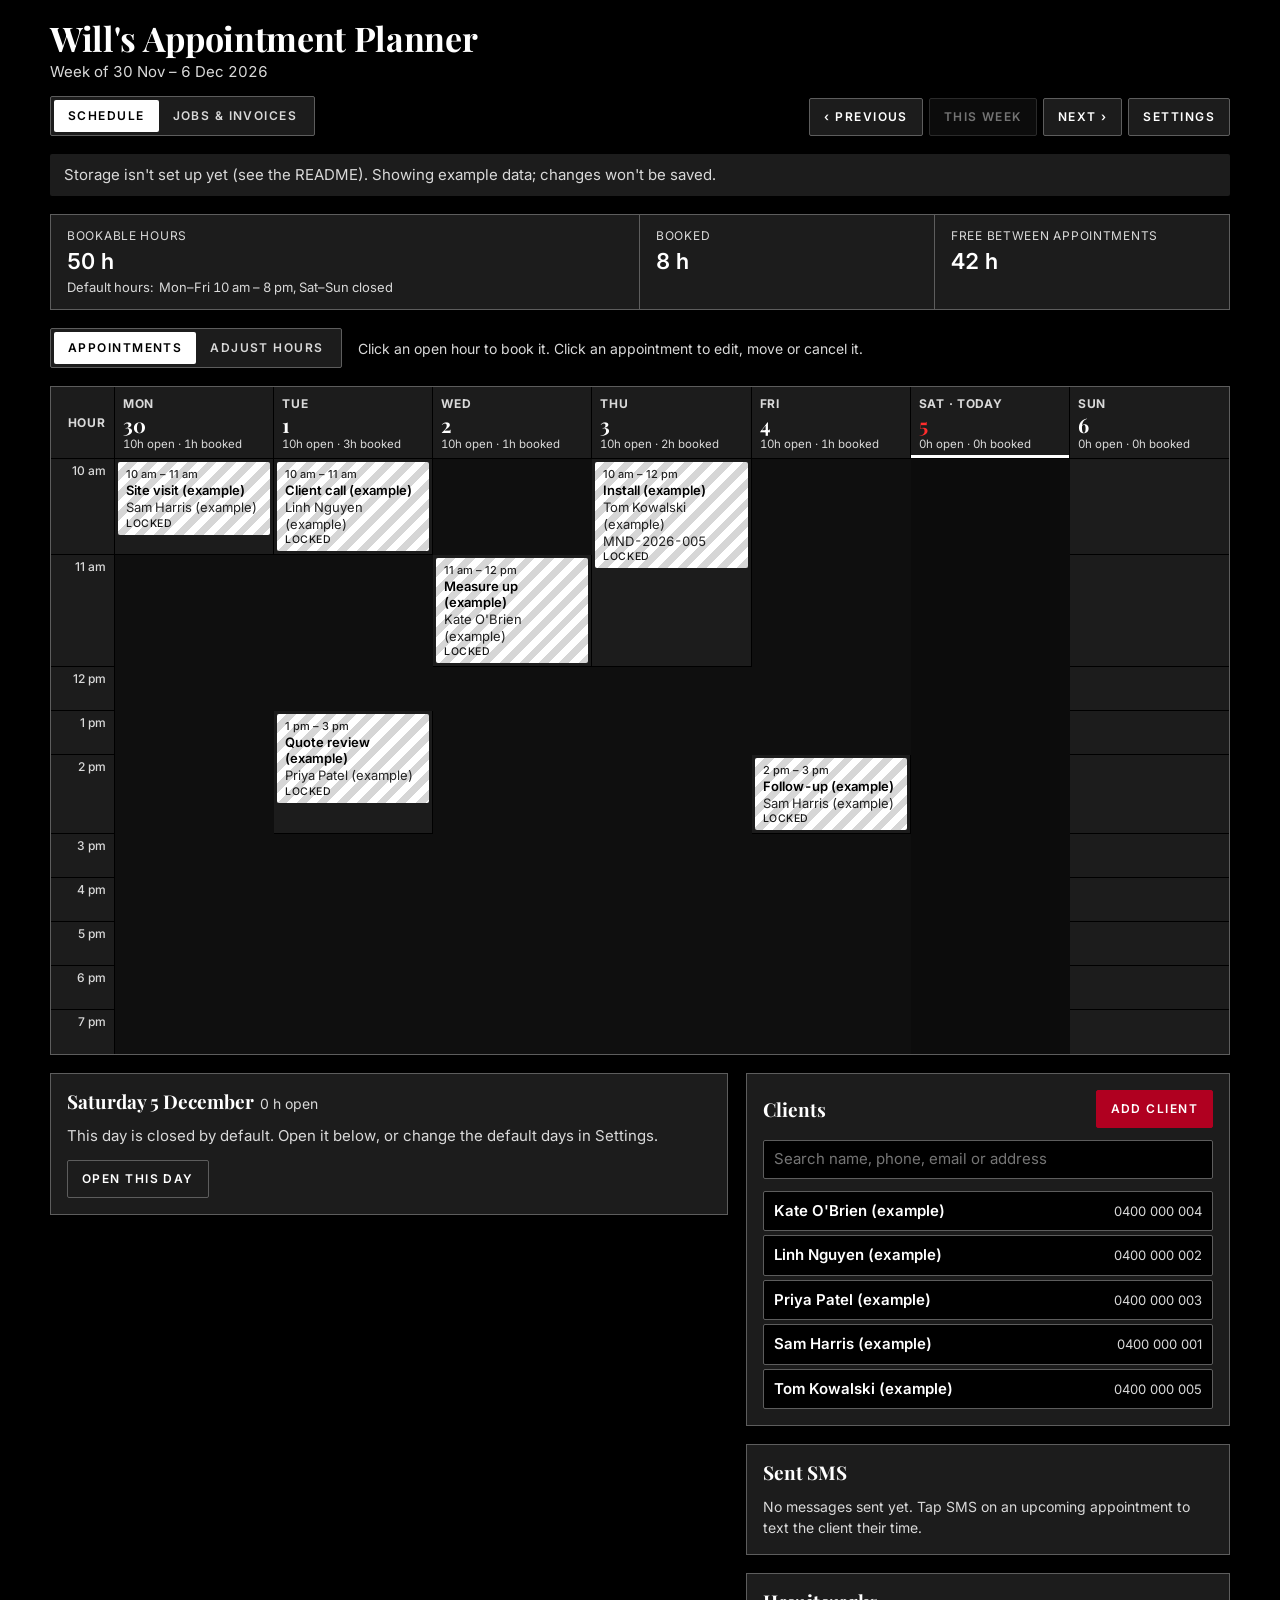
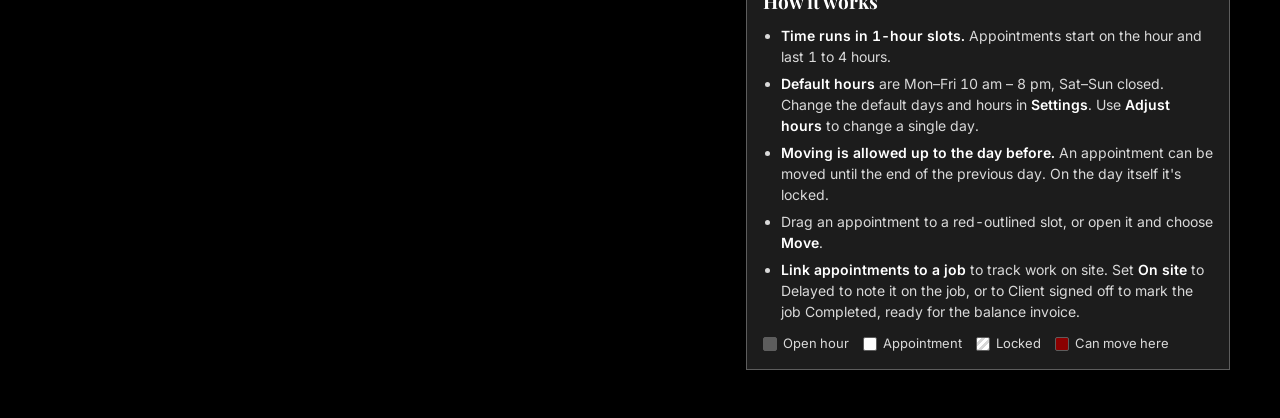
==== commit c1861285: "Restyle the website and planner in Crimson Noir Uses the Crimson Noir design system on both pages: b" ====
--- a/appointmentplanner/index.html
+++ b/appointmentplanner/index.html
@@ -9,46 +9,37 @@
 <link rel="apple-touch-icon" href="/img/favicon.png">
 <style>:root{box-sizing:border-box;padding-top:env(safe-area-inset-top,0px);padding-bottom:env(safe-area-inset-bottom,0px)}html{scroll-padding-top:env(safe-area-inset-top,0px)}body{margin:0}img{max-width:100%}[hidden]:not([hidden=until-found i]){display:none!important}</style>
 <link rel="preconnect" href="https://fonts.googleapis.com">
-<link rel="stylesheet" href="https://fonts.googleapis.com/css2?family=Bricolage+Grotesque:opsz,wght@12..96,600;12..96,700&family=IBM+Plex+Mono:wght@400;500&family=IBM+Plex+Sans:wght@400;500;600&display=swap">
+<link rel="stylesheet" href="https://fonts.googleapis.com/css2?family=Inter:wght@400;500;600&family=Playfair+Display:wght@600;700&display=swap">
 <style>
 /* Layout: an appointment book. Week grid of 1-hour rows is the working surface; the selected day's run-sheet sits below it. */
+/* Colours, type and shapes from the Crimson Noir design system: one dark theme. */
 :root {
-  --bg: #F4F4F4;
-  --surface: #FFFFFF;
-  --ink: #111111;
-  --muted: #5F5F5F;
-  --line: #DADADA;
-  --open: #E6E6E6;
-  --open-ink: #2B2B2B;
-  --appt: #111111;
-  --appt-ink: #FFFFFF;
-  --accent: #D3172B;
-  --accent-ink: #FFFFFF;
-  --warn: #B0101F;
-  --target: #F8D3D7;
-  --past: #ECECEC;
-  --hatch: rgba(255, 255, 255, .18);
-  --font-display: "Bricolage Grotesque", "Segoe UI", system-ui, sans-serif;
-  --font-body: "IBM Plex Sans", "Segoe UI", system-ui, sans-serif;
-  --font-mono: "IBM Plex Mono", ui-monospace, Menlo, Consolas, monospace;
-}
-@media (prefers-color-scheme: dark) {
-  :root:not([data-theme="light"]) {
-    --bg: #0E0E0E; --surface: #181818; --ink: #F2F2F2; --muted: #A3A3A3; --line: #2E2E2E;
-    --open: #2A2A2A; --open-ink: #E0E0E0; --appt: #F2F2F2; --appt-ink: #111111;
-    --accent: #E8283C; --accent-ink: #FFFFFF; --warn: #FF5A69; --target: #4A1A1F; --past: #141414; --hatch: rgba(0, 0, 0, .14);
-    color-scheme: dark;
-  }
-}
-:root[data-theme="dark"] {
-  --bg: #0E0E0E; --surface: #181818; --ink: #F2F2F2; --muted: #A3A3A3; --line: #2E2E2E;
-  --open: #2A2A2A; --open-ink: #E0E0E0; --appt: #F2F2F2; --appt-ink: #111111;
-  --accent: #E8283C; --accent-ink: #FFFFFF; --warn: #FF5A69; --target: #4A1A1F; --past: #141414; --hatch: rgba(0, 0, 0, .14);
   color-scheme: dark;
+  --bg: #000000;          /* black: page ground */
+  --surface: #1c1c1c;     /* surface: panels, inputs */
+  --ink: #ffffff;         /* ink */
+  --muted: #d9d9d9;       /* ink-muted */
+  --line: #5d5d5d;        /* surface-raised: dividers, hover */
+  --open: #5d5d5d;        /* surface-raised: bookable hours */
+  --open-ink: #ffffff;
+  --appt: #ffffff;        /* appointments read as solid ink blocks */
+  --appt-ink: #000000;
+  --accent: #b00020;      /* crimson: the one action colour, fill only */
+  --accent-press: #8b0000;/* blood: pressed crimson */
+  --accent-ink: #ffffff;
+  --warn: #ff2c2c;        /* crimson-text: red that must be read */
+  --target: #8b0000;      /* blood: selected / can-move-here fields, ink on top */
+  --past: #000000;
+  --hatch: rgba(0, 0, 0, .16);
+  --radius-sm: 2px;       /* controls */
+  --radius-md: 6px;       /* dialogs and other floating layers */
+  --font-display: "Playfair Display", Georgia, "Times New Roman", serif;
+  --font-body: Inter, system-ui, -apple-system, "Segoe UI", sans-serif;
+  --font-mono: var(--font-body);
 }
 * { box-sizing: border-box; }
 body {
-  background: var(--bg); color: var(--ink); font: 15px/1.5 var(--font-body);
+  background: var(--bg); color: var(--ink); font: 15px/1.5 var(--font-body); font-variant-numeric: tabular-nums;
   padding-left: max(16px, env(safe-area-inset-left, 0px));
   padding-right: max(16px, env(safe-area-inset-right, 0px));
   padding-block: 20px 48px;
@@ -56,57 +47,59 @@
 .wrap { max-width: 1180px; margin: 0 auto; display: grid; gap: 18px; }
 button, input, select, textarea { font: inherit; color: inherit; }
 button { cursor: pointer; }
-:focus-visible { outline: 2px solid var(--accent); outline-offset: 2px; }
+:focus-visible { outline: 2px solid var(--warn); outline-offset: 2px; }
 
 header.top { display: flex; flex-wrap: wrap; align-items: end; justify-content: space-between; gap: 12px 24px; }
 h1 { font: 700 clamp(26px, 4vw, 34px)/1.1 var(--font-display); margin: 0; letter-spacing: -0.01em; text-wrap: balance; }
 .weeklabel { color: var(--muted); margin-top: 4px; }
 .nav { display: flex; gap: 6px; flex-wrap: wrap; }
 .btn {
-  border: 1px solid var(--line); background: var(--surface); border-radius: 8px;
-  padding: 7px 12px; font-weight: 500; line-height: 1.2;
+  border: 1px solid var(--line); background: var(--surface); border-radius: var(--radius-sm);
+  padding: 10px 14px; font: 600 12px/16px var(--font-body); letter-spacing: .12em; text-transform: uppercase;
 }
 .btn:hover { border-color: var(--muted); }
 .btn.primary { background: var(--accent); color: var(--accent-ink); border-color: var(--accent); }
+.btn.primary:hover, .btn.primary:active { background: var(--accent-press); border-color: var(--accent-press); }
+a { color: var(--warn); }
 .btn.danger { color: var(--warn); }
-.btn.danger.armed { background: var(--warn); color: var(--surface); border-color: var(--warn); }
+.btn.danger.armed { background: var(--accent); color: var(--accent-ink); border-color: var(--accent); }
 .btn[disabled] { opacity: .45; cursor: not-allowed; }
 
-.stats { display: grid; grid-template-columns: 2fr 1fr 1fr; gap: 1px; background: var(--line); border: 1px solid var(--line); border-radius: 10px; overflow: hidden; }
+.stats { display: grid; grid-template-columns: 2fr 1fr 1fr; gap: 1px; background: var(--line); border: 1px solid var(--line); border-radius: 0; overflow: hidden; }
 .stat { background: var(--surface); padding: 12px 16px; display: grid; gap: 4px; align-content: start; }
 .stat .k { font-size: 12px; text-transform: uppercase; letter-spacing: .06em; color: var(--muted); }
 .stat .v { font: 600 22px/1.1 var(--font-mono); font-variant-numeric: tabular-nums; }
 .stat .v small { font: 400 14px var(--font-body); color: var(--muted); }
-.bar { height: 6px; border-radius: 3px; background: var(--past); overflow: hidden; }
+.bar { height: 6px; border-radius: var(--radius-sm); background: var(--past); overflow: hidden; }
 .bar i { display: block; height: 100%; background: var(--accent); width: 0; transition: width .3s; }
 .target { display: flex; align-items: center; gap: 6px; font-size: 13px; color: var(--muted); }
-.target input { width: 58px; padding: 2px 6px; border: 1px solid var(--line); border-radius: 6px; background: var(--bg); font-family: var(--font-mono); }
+.target input { width: 58px; padding: 2px 6px; border: 1px solid var(--line); border-radius: var(--radius-sm); background: var(--bg); font-family: var(--font-mono); }
 
 .toolbar { display: flex; flex-wrap: wrap; align-items: center; gap: 10px 16px; }
-.seg { display: inline-flex; border: 1px solid var(--line); border-radius: 9px; background: var(--surface); padding: 3px; }
-.seg button { border: 0; background: transparent; padding: 6px 14px; border-radius: 6px; font-weight: 500; color: var(--muted); }
+.seg { display: inline-flex; border: 1px solid var(--line); border-radius: var(--radius-sm); background: var(--surface); padding: 3px; }
+.seg button { border: 0; background: transparent; padding: 8px 14px; border-radius: var(--radius-sm); font: 600 12px/16px var(--font-body); letter-spacing: .12em; text-transform: uppercase; color: var(--muted); }
 .seg button[aria-pressed="true"] { background: var(--ink); color: var(--bg); }
 .hint { color: var(--muted); font-size: 14px; flex: 1 1 240px; min-width: 0; }
 .tools { display: flex; gap: 6px; flex-wrap: wrap; }
 
-.banner { border-radius: 9px; padding: 10px 14px; display: flex; flex-wrap: wrap; gap: 8px 14px; align-items: center; }
+.banner { border-radius: var(--radius-sm); padding: 10px 14px; display: flex; flex-wrap: wrap; gap: 8px 14px; align-items: center; }
 .banner.move { background: var(--target); color: var(--ink); }
-.banner.info { background: var(--past); color: var(--muted); }
-
-.gridbox { overflow-x: auto; border: 1px solid var(--line); border-radius: 10px; background: var(--surface); }
+.banner.info { background: var(--surface); color: var(--muted); }
+
+.gridbox { overflow-x: auto; border: 1px solid var(--line); border-radius: 0; background: var(--surface); }
 table.grid { border-collapse: separate; border-spacing: 0; width: 100%; min-width: 780px; table-layout: fixed; }
-.grid th, .grid td { border-right: 1px solid var(--line); border-bottom: 1px solid var(--line); padding: 0; }
+.grid th, .grid td { border-right: 1px solid var(--bg); border-bottom: 1px solid var(--bg); padding: 0; }
 .grid tr > :last-child { border-right: 0; }
 .grid tbody tr:last-child > * { border-bottom: 0; }
 .grid col.hcol { width: 64px; }
 .grid th.corner, .grid th.hr { position: sticky; left: 0; background: var(--surface); z-index: 2; }
 .grid th.hr { font: 500 12px var(--font-mono); color: var(--muted); text-align: right; padding: 4px 8px 0 0; vertical-align: top; white-space: nowrap; }
 .daybtn { all: unset; box-sizing: border-box; cursor: pointer; display: grid; width: 100%; padding: 8px 8px 7px; gap: 1px; text-align: left; }
-.daybtn:focus-visible { outline: 2px solid var(--accent); outline-offset: -2px; }
+.daybtn:focus-visible { outline: 2px solid var(--warn); outline-offset: -2px; }
 .dname { font-size: 12px; text-transform: uppercase; letter-spacing: .06em; color: var(--muted); }
 .dnum { font: 700 20px/1.1 var(--font-display); }
 .dmeta { font: 400 11.5px var(--font-mono); color: var(--muted); font-variant-numeric: tabular-nums; }
-th.dayh.today .dnum { color: var(--accent); }
+th.dayh.today .dnum { color: var(--warn); }
 th.dayh.sel { box-shadow: inset 0 -3px 0 var(--ink); }
 
 td.cell { height: 44px; position: relative; }
@@ -118,13 +111,13 @@
 body.mode-alloc td.cell:not(.lockedday) { cursor: cell; }
 body.mode-alloc table.grid { touch-action: none; user-select: none; }
 body.mode-book td.cell.avail:not(.past) { cursor: pointer; }
-td.cell.target { background: var(--target); cursor: pointer; box-shadow: inset 0 0 0 2px var(--accent); }
+td.cell.target { background: var(--target); cursor: pointer; box-shadow: inset 0 0 0 2px var(--warn); }
 td.cell.target::after { content: "Move here"; opacity: 1; color: var(--ink); position: absolute; left: 8px; top: 5px; font: 500 11px var(--font-mono); }
 td.cell.dropover { box-shadow: inset 0 0 0 3px var(--ink); }
 
 td.apptcell { padding: 3px; vertical-align: top; background: var(--surface); }
 .appt {
-  height: 100%; min-height: 38px; border-radius: 7px; padding: 5px 8px; background: var(--appt); color: var(--appt-ink);
+  height: 100%; min-height: 38px; border-radius: var(--radius-sm); padding: 5px 8px; background: var(--appt); color: var(--appt-ink);
   display: flex; flex-direction: column; gap: 1px; cursor: pointer; overflow: hidden; font-size: 13px; line-height: 1.25;
 }
 .appt[draggable="true"] { cursor: grab; }
@@ -137,11 +130,11 @@
 .appt.moving { outline: 3px dashed var(--accent); outline-offset: -3px; opacity: .7; }
 
 .lower { display: grid; grid-template-columns: minmax(0, 1.4fr) minmax(0, 1fr); gap: 18px; align-items: start; }
-.panel { background: var(--surface); border: 1px solid var(--line); border-radius: 10px; padding: 16px; display: grid; gap: 12px; min-width: 0; }
+.panel { background: var(--surface); border: 1px solid var(--line); border-radius: 0; padding: 16px; display: grid; gap: 12px; min-width: 0; }
 .panel h2 { font: 700 19px/1.2 var(--font-display); margin: 0; }
 .panel h2 small { font: 400 14px var(--font-body); color: var(--muted); margin-left: 6px; }
 .runsheet { list-style: none; margin: 0; padding: 0; display: grid; gap: 6px; }
-.runsheet li { display: grid; grid-template-columns: 128px minmax(0, 1fr) auto; gap: 10px; align-items: center; padding: 8px 10px; border-radius: 8px; }
+.runsheet li { display: grid; grid-template-columns: 128px minmax(0, 1fr) auto; gap: 10px; align-items: center; padding: 8px 10px; border-radius: var(--radius-sm); }
 .runsheet .t { font: 500 13px var(--font-mono); font-variant-numeric: tabular-nums; }
 .runsheet li.free { background: var(--open); color: var(--open-ink); }
 .runsheet li.ap { background: var(--bg); border: 1px solid var(--line); }
@@ -152,43 +145,43 @@
 .rules strong { color: var(--ink); font-weight: 600; }
 .legend { display: flex; flex-wrap: wrap; gap: 6px 14px; font-size: 13px; color: var(--muted); }
 .legend span { display: inline-flex; align-items: center; gap: 6px; }
-.sw { width: 14px; height: 14px; border-radius: 3px; display: inline-block; border: 1px solid var(--line); }
+.sw { width: 14px; height: 14px; border-radius: var(--radius-sm); display: inline-block; border: 1px solid var(--line); }
 .settings { display: flex; flex-wrap: wrap; gap: 8px; align-items: center; font-size: 14px; color: var(--muted); }
-.settings select { padding: 4px 6px; border: 1px solid var(--line); border-radius: 6px; background: var(--bg); }
-
-.overlay { position: fixed; inset: 0; background: rgba(10, 14, 12, .45); display: grid; place-items: center; z-index: 20;
+.settings select { padding: 4px 6px; border: 1px solid var(--line); border-radius: var(--radius-sm); background: var(--bg); }
+
+.overlay { position: fixed; inset: 0; background: rgba(0, 0, 0, .72); display: grid; place-items: center; z-index: 20;
   padding: max(16px, env(safe-area-inset-top, 0px)) max(16px, env(safe-area-inset-right, 0px)) max(16px, env(safe-area-inset-bottom, 0px)) max(16px, env(safe-area-inset-left, 0px)); }
-.sheet { background: var(--surface); border-radius: 12px; width: min(460px, 100%); max-height: 100%; overflow: auto; padding: 20px; display: grid; gap: 14px; box-shadow: 0 20px 50px rgba(0,0,0,.25); }
+.sheet { background: var(--surface); border-radius: var(--radius-md); width: min(460px, 100%); max-height: 100%; overflow: auto; padding: 24px; display: grid; gap: 16px; }
 .sheet h2 { font: 700 21px/1.2 var(--font-display); margin: 0; }
 .field { display: grid; gap: 4px; }
 .field label { font-size: 13px; font-weight: 500; color: var(--muted); }
-.field input, .field select, .field textarea { border: 1px solid var(--line); border-radius: 7px; padding: 8px 10px; background: var(--bg); width: 100%; }
+.field input, .field select, .field textarea { border: 1px solid var(--line); border-radius: var(--radius-sm); padding: 8px 10px; background: var(--bg); width: 100%; }
 .field textarea { min-height: 70px; resize: vertical; }
 .row3 { display: grid; grid-template-columns: 1.4fr 1fr 1fr; gap: 10px; }
-.note { font-size: 13.5px; padding: 8px 10px; border-radius: 7px; background: var(--past); color: var(--muted); }
+.note { font-size: 13.5px; padding: 8px 10px; border-radius: var(--radius-sm); background: var(--past); color: var(--muted); }
 .err { color: var(--warn); font-size: 14px; font-weight: 500; min-height: 0; }
 .actions { display: flex; flex-wrap: wrap; gap: 8px; justify-content: space-between; }
 .actions .r { display: flex; gap: 8px; flex-wrap: wrap; }
 
 .toast { position: fixed; left: 50%; transform: translateX(-50%); bottom: calc(18px + env(safe-area-inset-bottom, 0px)); background: var(--ink); color: var(--bg);
-  padding: 10px 16px; border-radius: 9px; font-size: 14px; z-index: 30; max-width: calc(100% - 32px); box-shadow: 0 8px 24px rgba(0,0,0,.2); }
+  padding: 10px 16px; border-radius: var(--radius-md); font-size: 14px; z-index: 30; max-width: calc(100% - 32px); }
 
 .side { display: grid; gap: 18px; min-width: 0; }
 .panelhead { display: flex; justify-content: space-between; align-items: center; gap: 10px; flex-wrap: wrap; }
-.search { border: 1px solid var(--line); border-radius: 7px; padding: 7px 10px; background: var(--bg); width: 100%; }
+.search { border: 1px solid var(--line); border-radius: var(--radius-sm); padding: 7px 10px; background: var(--bg); width: 100%; }
 .clientlist { list-style: none; margin: 0; padding: 0; display: grid; gap: 4px; max-height: 320px; overflow: auto; }
-.clientlist button { all: unset; box-sizing: border-box; cursor: pointer; display: grid; grid-template-columns: minmax(0, 1fr) auto; gap: 8px; align-items: baseline; width: 100%; padding: 8px 10px; border-radius: 7px; border: 1px solid var(--line); background: var(--bg); }
+.clientlist button { all: unset; box-sizing: border-box; cursor: pointer; display: grid; grid-template-columns: minmax(0, 1fr) auto; gap: 8px; align-items: baseline; width: 100%; padding: 8px 10px; border-radius: var(--radius-sm); border: 1px solid var(--line); background: var(--bg); }
 .clientlist button:hover { border-color: var(--ink); }
-.clientlist button:focus-visible { outline: 2px solid var(--accent); outline-offset: 2px; }
+.clientlist button:focus-visible { outline: 2px solid var(--warn); outline-offset: 2px; }
 .clientlist .cn { font-weight: 600; overflow-wrap: anywhere; }
 .clientlist .cp { font: 400 13px var(--font-mono); color: var(--muted); }
-.ccard { border: 1px solid var(--line); border-top: 4px solid var(--accent); border-radius: 10px; padding: 14px 16px; display: grid; gap: 12px; background: var(--bg); }
+.ccard { border: 1px solid var(--line); border-top: 4px solid var(--accent-press); border-radius: 0; padding: 14px 16px; display: grid; gap: 12px; background: var(--bg); }
 .ccard h3 { font: 700 23px/1.15 var(--font-display); margin: 0; overflow-wrap: anywhere; }
 .ccard dl { margin: 0; display: grid; grid-template-columns: 66px minmax(0, 1fr) auto; gap: 10px 10px; align-items: center; }
 .ccard dt { font-size: 12px; text-transform: uppercase; letter-spacing: .06em; color: var(--muted); }
 .ccard dd { margin: 0; overflow-wrap: anywhere; user-select: text; }
 .ccard dd.none { color: var(--muted); font-style: italic; }
-.copy { border: 1px solid var(--line); background: var(--surface); border-radius: 6px; padding: 2px 9px; font-size: 12px; }
+.copy { border: 1px solid var(--line); background: var(--surface); border-radius: var(--radius-sm); padding: 2px 9px; font-size: 12px; }
 .withrow { display: flex; gap: 8px; }
 .withrow select { flex: 1; min-width: 0; }
 .alist { list-style: none; margin: 0; padding: 0; display: grid; gap: 6px; font-size: 14px; }
@@ -197,12 +190,12 @@
 .flabel { font-size: 13px; font-weight: 500; color: var(--muted); }
 #coverlay { z-index: 25; }
 .linkbtn { all: unset; cursor: pointer; text-decoration: underline; text-underline-offset: 2px; color: var(--ink); }
-.linkbtn:focus-visible { outline: 2px solid var(--accent); }
+.linkbtn:focus-visible { outline: 2px solid var(--warn); }
 
 .weektable { display: grid; grid-template-columns: minmax(0, 1fr) auto auto auto; gap: 8px 10px; align-items: center; }
 .weektable label { display: flex; align-items: center; gap: 8px; font-weight: 500; }
-.weektable input[type="checkbox"] { width: 18px; height: 18px; accent-color: var(--accent); }
-.weektable select, .settings select { padding: 5px 6px; border: 1px solid var(--line); border-radius: 6px; background: var(--bg); }
+.weektable input[type="checkbox"] { width: 18px; height: 18px; accent-color: var(--warn); }
+.weektable select, .settings select { padding: 5px 6px; border: 1px solid var(--line); border-radius: var(--radius-sm); background: var(--bg); }
 .weektable select:disabled { opacity: .4; }
 .weektable .to { color: var(--muted); font-size: 13px; }
 #soverlay { z-index: 25; }
@@ -210,7 +203,7 @@
 .rbtns { display: flex; gap: 6px; flex-wrap: wrap; justify-content: flex-end; }
 .smsok { color: var(--ink); font-weight: 500; }
 .smslist { list-style: none; margin: 0; padding: 0; display: grid; gap: 6px; max-height: 420px; overflow: auto; }
-.smslist li { border: 1px solid var(--line); border-radius: 8px; padding: 8px 10px; background: var(--bg); display: grid; gap: 2px; font-size: 14px; }
+.smslist li { border: 1px solid var(--line); border-radius: var(--radius-sm); padding: 8px 10px; background: var(--bg); display: grid; gap: 2px; font-size: 14px; }
 .smslist .sh { display: flex; justify-content: space-between; gap: 10px; flex-wrap: wrap; }
 .smslist .t { font: 400 12.5px var(--font-mono); color: var(--muted); }
 .smslist .sub { color: var(--muted); font-size: 13px; }
@@ -226,17 +219,17 @@
 .stats.four { grid-template-columns: repeat(4, minmax(0, 1fr)); }
 .stats.four .stat:first-child { grid-column: auto; }
 .actionlist { list-style: none; margin: 0; padding: 0; display: grid; gap: 6px; }
-.actionlist li { display: grid; grid-template-columns: 128px minmax(0, 1fr) auto; gap: 10px; align-items: center; padding: 8px 10px; border-radius: 8px; border: 1px solid var(--line); background: var(--bg); }
-.actionlist li.urgent { border-color: var(--accent); box-shadow: inset 4px 0 0 var(--accent); }
+.actionlist li { display: grid; grid-template-columns: 128px minmax(0, 1fr) auto; gap: 10px; align-items: center; padding: 8px 10px; border-radius: var(--radius-sm); border: 1px solid var(--line); background: var(--bg); }
+.actionlist li.urgent { border-color: var(--warn); }
 .actionlist .sub, .jobs .sub { color: var(--muted); font-size: 13px; }
 .jid { font: 500 13px var(--font-mono); white-space: nowrap; }
-.tablebox { overflow-x: auto; border: 1px solid var(--line); border-radius: 10px; background: var(--surface); }
+.tablebox { overflow-x: auto; border: 1px solid var(--line); border-radius: 0; background: var(--surface); }
 table.jobs { width: 100%; border-collapse: collapse; min-width: 900px; font-size: 14px; }
 .jobs th { text-align: left; font-size: 12px; text-transform: uppercase; letter-spacing: .06em; color: var(--muted); font-weight: 500; padding: 10px 12px; border-bottom: 1px solid var(--line); white-space: nowrap; }
 .jobs td { padding: 10px 12px; border-bottom: 1px solid var(--line); vertical-align: top; }
 .jobs tr:last-child td { border-bottom: 0; }
 .jobs .num { text-align: right; font-family: var(--font-mono); font-variant-numeric: tabular-nums; white-space: nowrap; }
-.chip { display: inline-block; font: 500 11.5px var(--font-mono); padding: 2px 8px; border-radius: 999px; border: 1px solid var(--line); white-space: nowrap; background: var(--surface); color: var(--ink); }
+.chip { display: inline-block; font: 600 11px/16px var(--font-body); letter-spacing: .08em; text-transform: uppercase; padding: 2px 8px; border-radius: var(--radius-sm); border: 1px solid var(--line); white-space: nowrap; background: var(--surface); color: var(--ink); }
 .chip.hot { background: var(--accent); color: var(--accent-ink); border-color: var(--accent); }
 .chip.ok { background: var(--ink); color: var(--bg); border-color: var(--ink); }
 .chip.dim { color: var(--muted); }
@@ -249,16 +242,16 @@
 .calc strong { color: var(--ink); font-family: var(--font-mono); font-weight: 500; }
 .varlist { list-style: none; margin: 0; padding: 0; display: grid; gap: 6px; }
 .varlist li { display: grid; grid-template-columns: minmax(0, 1fr) 120px auto auto; gap: 8px; align-items: center; }
-.varlist input:not([type="checkbox"]) { border: 1px solid var(--line); border-radius: 7px; padding: 7px 9px; background: var(--bg); width: 100%; }
+.varlist input:not([type="checkbox"]) { border: 1px solid var(--line); border-radius: var(--radius-sm); padding: 7px 9px; background: var(--bg); width: 100%; }
 .check { display: flex; gap: 6px; align-items: center; font-size: 13px; color: var(--muted); white-space: nowrap; }
-.check input { width: 18px; height: 18px; accent-color: var(--accent); }
+.check input { width: 18px; height: 18px; accent-color: var(--warn); }
 .ladder { display: grid; grid-template-columns: repeat(3, minmax(0, 1fr)); gap: 6px; }
-.rung { border: 1px solid var(--line); border-radius: 8px; padding: 8px 10px; font-size: 13px; background: var(--bg); display: grid; gap: 4px; align-content: start; }
+.rung { border: 1px solid var(--line); border-radius: var(--radius-sm); padding: 8px 10px; font-size: 13px; background: var(--bg); display: grid; gap: 4px; align-content: start; }
 .rung.done { background: var(--ink); color: var(--bg); border-color: var(--ink); }
-.rung.next { border-color: var(--accent); box-shadow: inset 0 0 0 1px var(--accent); }
+.rung.next { border-color: var(--warn); box-shadow: inset 0 0 0 1px var(--warn); }
 .rung .t { font: 500 11.5px var(--font-mono); opacity: .85; }
 .rung .btn { justify-self: start; }
-.nextact { border-radius: 8px; padding: 10px 12px; background: var(--target); color: var(--ink); font-size: 14px; }
+.nextact { border-radius: var(--radius-sm); padding: 10px 12px; background: var(--target); color: var(--ink); font-size: 14px; }
 .nextact.calm { background: var(--past); color: var(--muted); }
 .warnline { color: var(--warn); font-weight: 500; }
 #joverlay { z-index: 24; }
@@ -284,6 +277,7 @@
 #loverlay { z-index: 40; background: var(--bg); }
 </style>
 <script src="vendor/supabase-2.45.4.min.js"></script>
+<script src="jobrules.js"></script>
 <script src="store.js"></script>
 </head>
 <body>
@@ -669,9 +663,7 @@
   const WEEKDAYS = ["Monday", "Tuesday", "Wednesday", "Thursday", "Friday", "Saturday", "Sunday"];
   const DEFAULT_SMS = "Hi {first}, this is Will confirming your appointment for {title} on {date} at {time}. Please reply if you need to change it. Thanks!";
   function defaultWeek() { return WEEKDAYS.map((_, i) => ({ open: i < 5, start: 10, end: 20 })); }
-  // Rules from the proposal T&Cs and the follow-up scripts; editable in Settings.
-  const JOB_DEFAULTS = { gst: true, validDays: 14, depositPct: 30, terms: 7, v1Days: 3, v3Days: 14, payHow: "",
-    signoff: "Thanks,\nWill\nMate Next Door · 0459 838 777\nABN 41 957 332 265" };
+  const JOB_DEFAULTS = JobRules.DEFAULTS;
 
   let today = ymd(new Date());
   let nowHour = new Date().getHours();
@@ -1494,36 +1486,9 @@
   $("#smsmore").onclick = () => { smsShowAll = true; renderSms(); };
 
   /* ---------- jobs: one Job ID from quote to payment ---------- */
-  const QSTAT = ["Sent", "Pending", "Accepted", "Declined"];
-  const JSTAT = ["Not started", "In progress", "Completed", "Cancelled"];
-  const isDate = (s) => typeof s === "string" && /^\d{4}-\d{2}-\d{2}$/.test(s);
-  const num = (v) => { const x = parseFloat(String(v ?? "").replace(/[^\d.\-]/g, "")); return Number.isFinite(x) ? Math.round(x * 100) / 100 : 0; };
-  const money = (n) => (Number(n) || 0).toLocaleString("en-AU", { style: "currency", currency: "AUD" });
-  const gstOf = (inc) => (S.jobcfg.gst ? Math.round(inc / 11 * 100) / 100 : 0);
-  const incGst = () => (S.jobcfg.gst ? " inc. GST" : "");
-  const daysBetween = (a, b) => Math.round((parse(b) - parse(a)) / 86400000);
-  const fmtDate = (s) => (s ? parse(s).toLocaleDateString("en-AU", { day: "numeric", month: "short", year: "numeric" }) : "");
-  const plural = (n, w) => `${n} ${w}${n === 1 ? "" : "s"}`;
-  const invNo = (j, inv) => `${j.id}-${inv === "D" ? "D" : "B"}`; // deposit / balance invoice, both carry the Job ID
-
-  function normJob(id, v) {
-    const d = (k) => (isDate(v[k]) ? v[k] : "");
-    const sent = v.sent && typeof v.sent === "object" ? v.sent : {};
-    return {
-      id, clientId: String(v.clientId || ""), client: String(v.client || ""), title: String(v.title || ""),
-      quoteDate: d("quoteDate"), quoted: num(v.quoted), quoteStatus: QSTAT.includes(v.quoteStatus) ? v.quoteStatus : "Sent",
-      deposit: num(v.deposit), depositDate: d("depositDate"), depositDue: d("depositDue"), depositPaid: d("depositPaid"),
-      startDate: d("startDate"), status: JSTAT.includes(v.status) ? v.status : "Not started", completedDate: d("completedDate"),
-      variations: (Array.isArray(v.variations) ? v.variations : []).filter((x) => x && typeof x === "object")
-        .map((x) => ({ desc: String(x.desc || ""), amount: num(x.amount), approved: !!x.approved })),
-      cancelAmount: num(v.cancelAmount),
-      invoiceDate: d("invoiceDate"), dueDate: d("dueDate"), balancePaid: d("balancePaid"),
-      reminders: (Array.isArray(v.reminders) ? v.reminders : []).filter((r) => r && (r.inv === "D" || r.inv === "F") && [1, 2, 3].includes(r.level))
-        .map((r) => ({ inv: r.inv, level: r.level, day: isDate(r.day) ? r.day : String(r.sentAt || "").slice(0, 10), sentAt: String(r.sentAt || ""), to: String(r.to || "") })),
-      sent: { quote: String(sent.quote || ""), D: String(sent.D || ""), F: String(sent.F || "") },
-      notes: String(v.notes || ""), createdAt: String(v.createdAt || ""),
-    };
-  }
+  const { normJob, num, money, daysBetween, fmtDate, plural, invNo } = JobRules;
+  const { gstOf, incGst, sums, invoices, paidState, REMINDERS, ladder, nextAction, isClosed, stage, issues } =
+    JobRules.create({ cfg: () => S.jobcfg, today: () => today });
   function nextJobId() {
     const y = today.slice(0, 4);
     const n = Object.keys(S.jobs).reduce((m, id) => { const r = id.match(/^MND-(\d{4})-(\d+)$/); return r && r[1] === y ? Math.max(m, +r[2]) : m; }, 0);
@@ -1539,122 +1504,6 @@
     if (db) queueWrite("jobs/" + id, () => db.doc("jobs/" + id).delete());
   }
 
-  // Money: quoted + approved variations = job total; balance = total − deposit invoiced. All amounts inc. GST.
-  function sums(j) {
-    const vars = Math.round(j.variations.filter((x) => x.approved).reduce((s, x) => s + x.amount, 0) * 100) / 100;
-    const total = j.status === "Cancelled" ? j.cancelAmount : Math.round((j.quoted + vars) * 100) / 100;
-    const deposit = j.depositDate ? j.deposit : 0;
-    return { vars, total, deposit, balance: Math.round((total - deposit) * 100) / 100, pendingVars: j.variations.filter((x) => !x.approved).length };
-  }
-  function invoices(j) {
-    const s = sums(j), t = S.jobcfg.terms, out = [];
-    if (j.depositDate) out.push({ inv: "D", no: invNo(j, "D"), date: j.depositDate, due: j.depositDue || addDays(j.depositDate, t), amount: j.deposit, paid: j.depositPaid });
-    if (j.invoiceDate && s.balance > 0) out.push({ inv: "F", no: invNo(j, "F"), date: j.invoiceDate, due: j.dueDate || addDays(j.invoiceDate, t), amount: s.balance, paid: j.balancePaid });
-    return out;
-  }
-  // Paid uses the Log's own words (No / Partially / Yes) and is worked out from the invoices, so it can't contradict them.
-  function paidState(j) {
-    const inv = invoices(j);
-    if (!inv.length) return j.quoteStatus === "Declined" || j.status === "Cancelled" ? "n/a" : "Not invoiced";
-    const paid = inv.filter((i) => i.paid).length;
-    const finished = j.status === "Cancelled" || (j.status === "Completed" && (j.invoiceDate || sums(j).balance <= 0));
-    if (paid === inv.length && finished) return "Yes";
-    return paid ? "Partially" : "No";
-  }
-
-  // Follow-up ladder: V1 a few days after invoicing, V2 once overdue, V3 at N days overdue. Always in order, 3+ days apart.
-  const REMINDERS = [
-    { name: "Friendly nudge", when: (c) => `${plural(c.v1Days, "day")} after invoice`,
-      subject: (i) => `Quick follow-up on Invoice #${i.no}`,
-      body: (j, i) => `Just checking in on invoice #${i.no} for ${j.title} (${money(i.amount)}${incGst()}), sent on ${fmtDate(i.date)} and due ${fmtDate(i.due)}. If it's slipped through the cracks, no worries at all. Let me know if you'd like me to resend it.` },
-    { name: "Polite but direct", when: () => "once overdue",
-      subject: (i) => `Reminder: Invoice #${i.no} still pending`,
-      body: (j, i) => `Invoice #${i.no} for ${j.title} (${money(i.amount)}${incGst()}) was due on ${fmtDate(i.due)} and is still unpaid. Could you let me know when I can expect payment?` },
-    { name: "Final reminder", when: (c) => `${plural(c.v3Days, "day")} overdue`,
-      subject: (i) => `Final reminder – Invoice #${i.no} overdue`,
-      body: (j, i) => `This is a final reminder that invoice #${i.no} for ${j.title} (${money(i.amount)}${incGst()}) is now ${plural(Math.max(0, daysBetween(i.due, today)), "day")} overdue (it was due ${fmtDate(i.due)}). Please arrange payment as soon as possible. Until it's settled, I may need to pause any future work.` },
-  ];
-  function ladder(j, i) {
-    const sent = j.reminders.filter((r) => r.inv === i.inv).sort((x, y) => x.sentAt.localeCompare(y.sentAt));
-    const last = sent[sent.length - 1];
-    const lastLevel = sent.reduce((m, r) => Math.max(m, r.level), 0);
-    const over = daysBetween(i.due, today);
-    if (i.paid) return { sent, lastLevel, next: null, over, early: null };
-    const c = S.jobcfg;
-    const target = over >= c.v3Days ? 3 : over > 0 ? 2 : daysBetween(i.date, today) >= c.v1Days ? 1 : 0;
-    const gapOk = !last || !isDate(last.day) || daysBetween(last.day, today) >= 3;
-    const next = lastLevel < 3 && target > lastLevel && gapOk ? lastLevel + 1 : null;
-    return { sent, lastLevel, next, over, early: !next && lastLevel < 3 ? lastLevel + 1 : null };
-  }
-
-  // Status map: what each status should trigger next.
-  function nextAction(j) {
-    const c = S.jobcfg, s = sums(j);
-    if (j.quoteStatus === "Declined") return j.notes.trim()
-      ? { text: "Closed: quote declined. The reason is in Notes.", closed: true }
-      : { text: "Quote declined: note the reason (price, timing) so you can quote better next time.", urgent: true };
-    if (j.quoteStatus === "Sent" || j.quoteStatus === "Pending") {
-      if (!j.quoteDate || !j.quoted) return { text: "Add the quote date and amount, then email the quote.", urgent: true };
-      const left = daysBetween(today, addDays(j.quoteDate, c.validDays));
-      return left < 0
-        ? { text: `Quote expired ${plural(-left, "day")} ago. Follow up or re-quote; don't honour the old price without checking it.`, urgent: true }
-        : { text: `Follow up before the quote expires on ${fmtDay(addDays(j.quoteDate, c.validDays))} (${plural(left, "day")} left).`, urgent: left <= 3 };
-    }
-    if (j.status === "Cancelled") {
-      if (!j.notes.trim()) return { text: "Cancelled: note what happens to the deposit, and invoice any work done and materials bought.", urgent: true };
-      if (s.balance > 0 && !j.invoiceDate) return { text: `Cancelled: invoice the work done and materials (${money(s.balance)} after the deposit).`, urgent: true };
-      if (s.balance < 0) return { text: `Cancelled: the deposit is ${money(-s.balance)} more than the work done. Refund it or agree to keep it, and note which in Notes.`, urgent: false, closed: !invoices(j).some((i) => !i.paid) };
-    }
-    for (const i of invoices(j)) {
-      if (i.paid) continue;
-      const l = ladder(j, i);
-      if (l.next) return { text: `${i.inv === "D" ? "Deposit" : "Balance"} invoice ${i.no} is unpaid${l.over > 0 ? `, ${plural(l.over, "day")} overdue` : ""}. Send reminder V${l.next}.`, urgent: true, reminder: { inv: i.inv, level: l.next } };
-    }
-    if (j.status !== "Cancelled") {
-      if (!j.depositDate && j.deposit > 0) return { text: `Accepted: send the ${c.depositPct}% deposit invoice (${money(j.deposit)}) before any work starts, then set a start date.`, urgent: true };
-      if (j.depositDate && !j.depositPaid) return { text: `Waiting on the deposit, due ${fmtDay(invoices(j)[0].due)}. Don't book the work until it's paid.` };
-      if (j.status === "Not started") return j.startDate
-        ? { text: `Deposit in. Work starts ${fmtDay(j.startDate)}: book it on the schedule and set the job to In progress.` }
-        : { text: "Deposit in. Set a start date and book the work.", urgent: true };
-      if (j.status === "In progress") return { text: "Record variations once they're approved in writing. When the client signs off, set the job to Completed (or mark the appointment Client signed off)." };
-      if (j.status === "Completed" && !j.invoiceDate && s.balance > 0) return { text: `Completed: issue the balance invoice (${money(s.balance)}) today.`, urgent: true };
-    }
-    const open = invoices(j).find((i) => !i.paid);
-    if (open) {
-      const l = ladder(j, open);
-      return l.lastLevel >= 3
-        ? { text: `All three reminders sent for ${open.no}. Call the client, and pause future work until it's paid.`, urgent: true }
-        : { text: `${open.no} is unpaid, due ${fmtDay(open.due)}. ${l.lastLevel ? `V${l.lastLevel} sent; V${l.lastLevel + 1} is due later.` : "Reminders start automatically when they're due."}` };
-    }
-    if (paidState(j) === "Yes") return { text: "Paid in full. Job closed; no more reminders.", closed: true };
-    if (j.status === "Cancelled") return { text: "Cancelled and settled. Job closed.", closed: true };
-    return { text: "" };
-  }
-  const isClosed = (j) => !!nextAction(j).closed;
-  function stage(j) {
-    if (j.quoteStatus === "Declined") return ["Declined", "dim"];
-    if (isClosed(j)) return [j.status === "Cancelled" ? "Cancelled" : "Closed", "ok"];
-    if (j.quoteStatus !== "Accepted") return ["1 Quote", ""];
-    if (j.status === "Cancelled") return ["Cancelled", "hot"];
-    if (j.deposit > 0 && !j.depositPaid) return ["2 Deposit", ""];
-    if (j.status === "Not started") return ["3 Schedule", ""];
-    if (j.status === "In progress") return ["3–4 Work", ""];
-    if (!j.invoiceDate && sums(j).balance > 0) return ["5 Invoice", "hot"];
-    return ["6 Chase", ""];
-  }
-  // Checks that catch rows that don't add up (e.g. Paid while the job is still In progress with no invoice).
-  function issues(j) {
-    const out = [];
-    if (!j.clientId) out.push("No client linked.");
-    if (j.quoteStatus === "Accepted" && !j.quoted) out.push("Accepted with no quoted amount.");
-    if ((j.status === "In progress" || j.status === "Completed") && j.quoteStatus !== "Accepted") out.push(`Job is ${j.status} but the quote isn't Accepted.`);
-    if ((j.status === "In progress" || j.status === "Completed") && j.deposit > 0 && !j.depositPaid) out.push(`Job is ${j.status} but the deposit isn't paid.`);
-    if (j.depositPaid && !j.depositDate) out.push("Deposit marked paid but there's no deposit invoice date.");
-    if (j.invoiceDate && j.status !== "Completed" && j.status !== "Cancelled") out.push("Balance invoiced before the job was Completed.");
-    if (j.balancePaid && !j.invoiceDate) out.push("Balance marked paid but no invoice is logged.");
-    if (j.dueDate && j.invoiceDate && j.dueDate < j.invoiceDate) out.push("Due date is before the invoice date.");
-    return out;
-  }
   function jobFormError(j) {
     const c = S.jobcfg;
     if (!j.clientId) return "Choose the client for this job.";
@@ -2145,10 +1994,7 @@
     }, () => toast("Lost the connection to saved jobs. Reload the page to reconnect."));
     db.doc("config/jobs").onSnapshot((snap) => {
       if (!snap.exists) return;
-      const v = snap.data() || {}, d = JOB_DEFAULTS;
-      const n = (k, lo, hi) => (Number.isInteger(v[k]) && v[k] >= lo && v[k] <= hi ? v[k] : d[k]);
-      S.jobcfg = { gst: typeof v.gst === "boolean" ? v.gst : d.gst, validDays: n("validDays", 1, 90), depositPct: n("depositPct", 0, 100), terms: n("terms", 0, 90), v1Days: n("v1Days", 1, 60), v3Days: n("v3Days", 1, 120),
-        payHow: typeof v.payHow === "string" ? v.payHow : "", signoff: typeof v.signoff === "string" && v.signoff.trim() ? v.signoff : d.signoff };
+      S.jobcfg = JobRules.normCfg(snap.data());
       if (!paint) render();
     }, () => {});
   })();
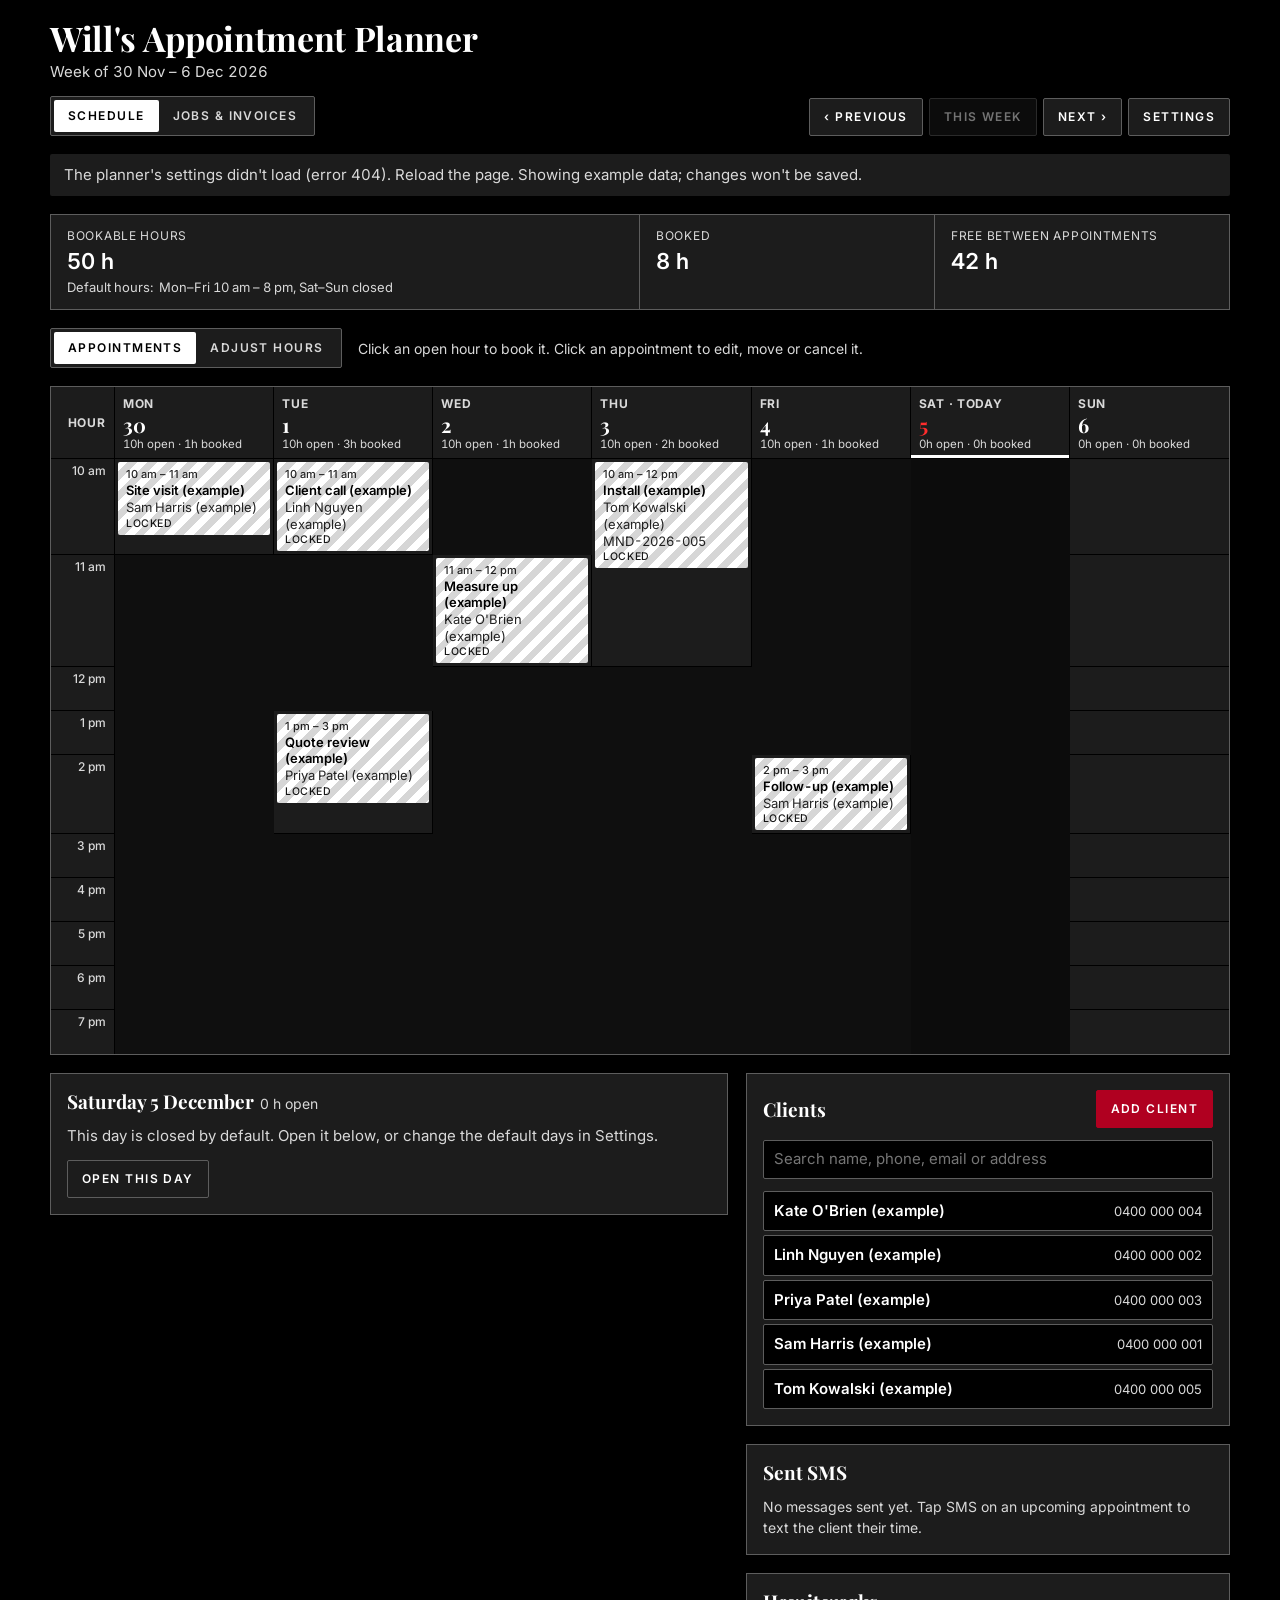
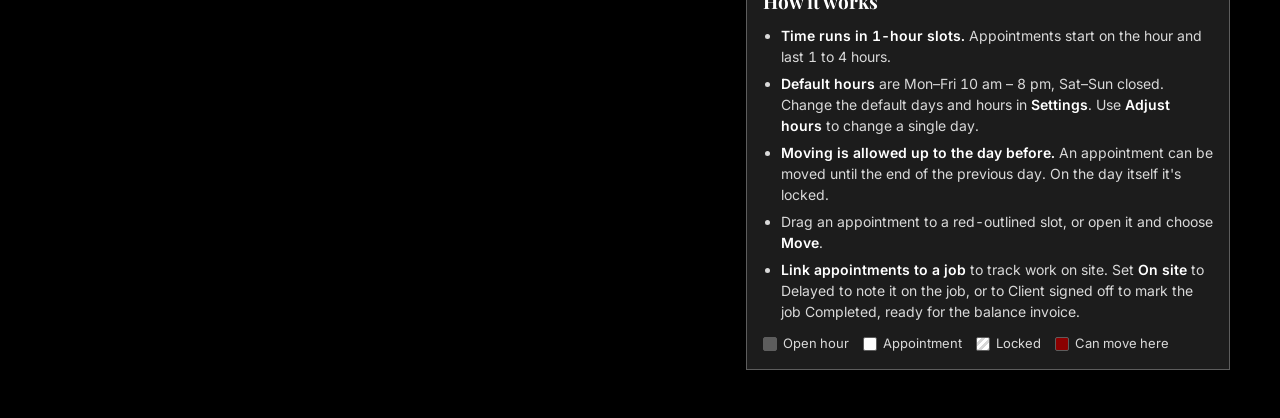
==== commit 92329447: "Planner sign-in: no flash, and name setup problems - Cover the planner with a loading screen until s" ====
--- a/appointmentplanner/index.html
+++ b/appointmentplanner/index.html
@@ -626,8 +626,9 @@
   </form>
 </div>
 <div class="toast" id="toast" role="status" hidden></div>
-<div class="overlay" id="loverlay" hidden>
-  <form class="sheet" id="lform" novalidate>
+<div class="overlay" id="loverlay">
+  <div class="sheet" id="lwait" role="status"><p style="margin:0">Loading the planner…</p></div>
+  <form class="sheet" id="lform" novalidate hidden>
     <h2>Sign in</h2>
     <p class="note" style="margin:0">The planner holds client details, so it's for Mate Next Door only.</p>
     <div class="field"><label for="l-email">Email</label><input id="l-email" type="email" autocomplete="username" maxlength="120"></div>
@@ -1928,7 +1929,7 @@
     let reason = "";
     try { const r = await window.PlannerStore.connect(); db = r.db; reason = r.reason || ""; }
     catch { db = null; reason = "Couldn't reach the planner's storage. Showing example data; changes won't be saved."; }
-    if (!db) { if (reason) $("#offline").textContent = reason; $("#offline").hidden = false; loadExamples(); render(); return; }
+    if (!db) { $("#loverlay").hidden = true; if (reason) $("#offline").textContent = reason; $("#offline").hidden = false; loadExamples(); render(); return; }
     db.doc("config/settings").onSnapshot((snap) => {
       if (!snap.exists) return;
       const s = snap.data();
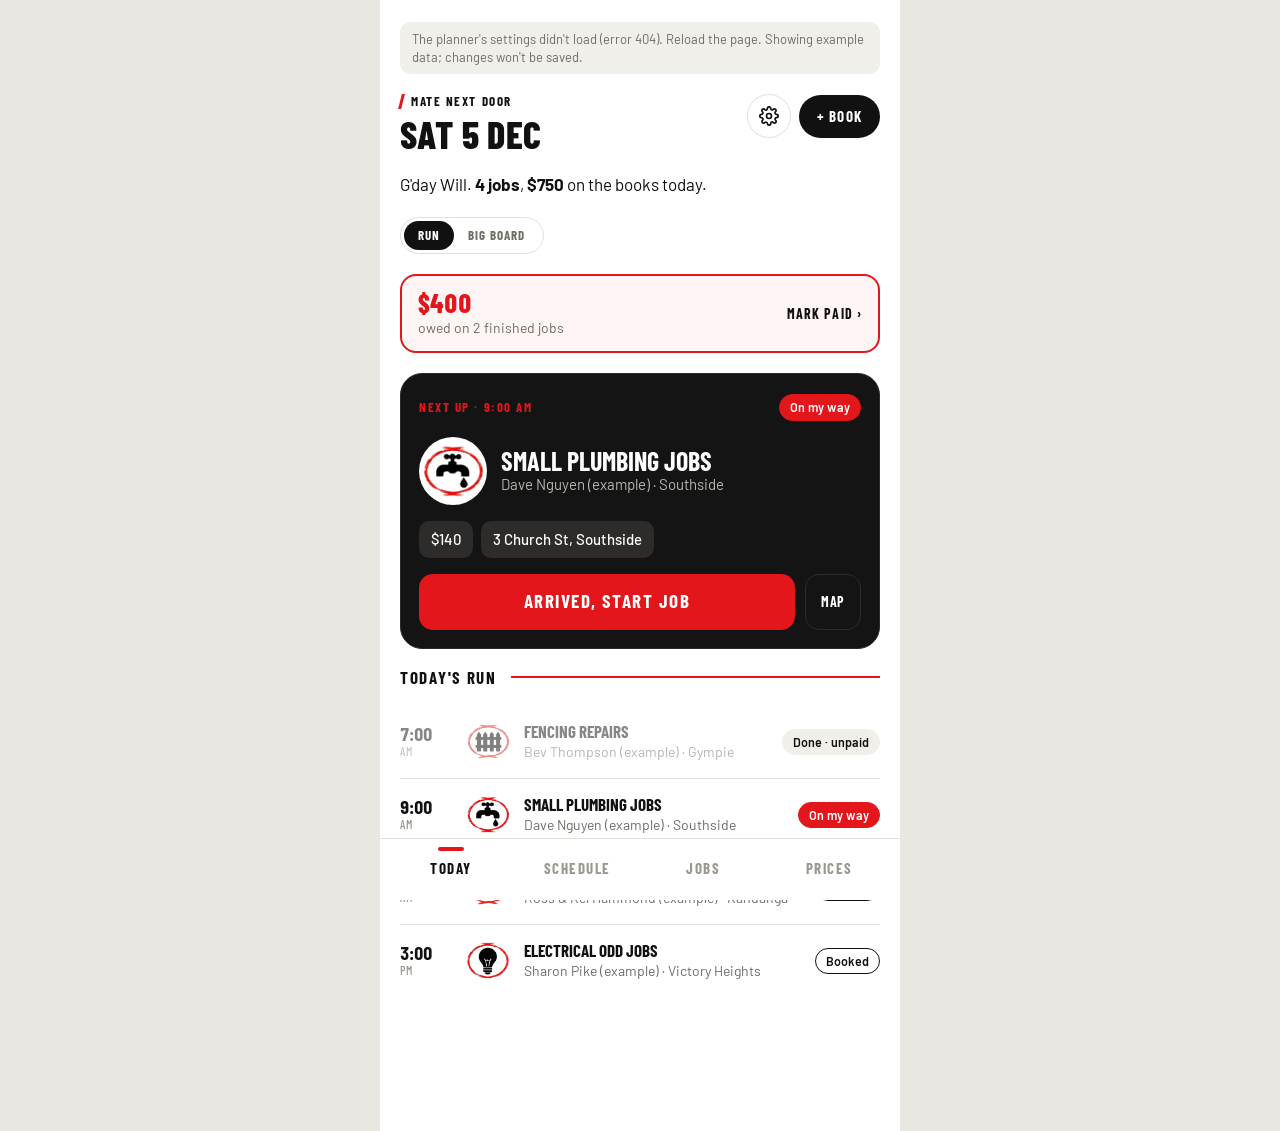
==== commit 80bcb57a: "Rebuild the appointment planner in the Mate Next Door app design Today (run or big board), Schedule " ====
--- a/appointmentplanner/index.html
+++ b/appointmentplanner/index.html
@@ -4,646 +4,363 @@
 <meta charset="utf-8">
 <meta name="viewport" content="width=device-width, initial-scale=1, viewport-fit=cover">
 <meta name="robots" content="noindex, nofollow">
+<meta name="theme-color" content="#E3161B">
 <title>Will's Appointment Planner</title>
 <link rel="icon" href="/img/favicon.png">
 <link rel="apple-touch-icon" href="/img/favicon.png">
-<style>:root{box-sizing:border-box;padding-top:env(safe-area-inset-top,0px);padding-bottom:env(safe-area-inset-bottom,0px)}html{scroll-padding-top:env(safe-area-inset-top,0px)}body{margin:0}img{max-width:100%}[hidden]:not([hidden=until-found i]){display:none!important}</style>
 <link rel="preconnect" href="https://fonts.googleapis.com">
-<link rel="stylesheet" href="https://fonts.googleapis.com/css2?family=Inter:wght@400;500;600&family=Playfair+Display:wght@600;700&display=swap">
+<link rel="stylesheet" href="https://fonts.googleapis.com/css2?family=Barlow+Condensed:wght@500;600;700;800&family=Barlow:wght@400;500;600;700&display=swap">
 <style>
-/* Layout: an appointment book. Week grid of 1-hour rows is the working surface; the selected day's run-sheet sits below it. */
-/* Colours, type and shapes from the Crimson Noir design system: one dark theme. */
+/* Layout: one phone-width column (Today / Schedule / Jobs / Prices) with a bottom tab bar; job detail and booking open as full sheets over it. */
 :root {
+  --ground: #E9E7E2;
+  --bg: #FFFFFF;
+  --ink: #111111;
+  --muted: #6F6C66;
+  --faint: #9A978F;
+  --line: #E4E0D8;
+  --chip: #F1EFEA;
+  --red: #E3161B;
+  --red-soft: #FFF5F5;
+  --on-red: #FFFFFF;
+  --card: #141414;
+  --card-ink: #FFFFFF;
+  --card-muted: #B9B6AF;
+  --card-line: #2E2C2A;
+  --disc: #FFFFFF;
+  --shade: rgba(17, 17, 17, .5);
+  --board: #111111;
+  --board-ink: #FFFFFF;
+  --board-muted: #8F8B84;
+  --board-line: #2A2826;
+  --board-hi: #FFFFFF;
+  --board-hi-ink: #111111;
+  --board-hi-muted: #6F6C66;
+  --display: "Barlow Condensed", "Arial Narrow", "Roboto Condensed", system-ui, sans-serif;
+  --body: "Barlow", system-ui, -apple-system, "Segoe UI", sans-serif;
+}
+@media (prefers-color-scheme: dark) {
+  :root:not([data-theme="light"]) {
+    --ground: #0A0A09; --bg: #131211; --ink: #F3F1EC; --muted: #A9A59D; --faint: #77736C; --line: #2C2A27;
+    --chip: #201E1C; --red: #F0282D; --red-soft: #2A1112; --on-red: #FFFFFF; --card: #201E1C; --card-ink: #F3F1EC;
+    --card-muted: #A9A59D; --card-line: #34312E; --disc: #FFFFFF; --shade: rgba(0, 0, 0, .65);
+    color-scheme: dark;
+  }
+}
+:root[data-theme="dark"] {
+  --ground: #0A0A09; --bg: #131211; --ink: #F3F1EC; --muted: #A9A59D; --faint: #77736C; --line: #2C2A27;
+  --chip: #201E1C; --red: #F0282D; --red-soft: #2A1112; --on-red: #FFFFFF; --card: #201E1C; --card-ink: #F3F1EC;
+  --card-muted: #A9A59D; --card-line: #34312E; --disc: #FFFFFF; --shade: rgba(0, 0, 0, .65);
   color-scheme: dark;
-  --bg: #000000;          /* black: page ground */
-  --surface: #1c1c1c;     /* surface: panels, inputs */
-  --ink: #ffffff;         /* ink */
-  --muted: #d9d9d9;       /* ink-muted */
-  --line: #5d5d5d;        /* surface-raised: dividers, hover */
-  --open: #5d5d5d;        /* surface-raised: bookable hours */
-  --open-ink: #ffffff;
-  --appt: #ffffff;        /* appointments read as solid ink blocks */
-  --appt-ink: #000000;
-  --accent: #b00020;      /* crimson: the one action colour, fill only */
-  --accent-press: #8b0000;/* blood: pressed crimson */
-  --accent-ink: #ffffff;
-  --warn: #ff2c2c;        /* crimson-text: red that must be read */
-  --target: #8b0000;      /* blood: selected / can-move-here fields, ink on top */
-  --past: #000000;
-  --hatch: rgba(0, 0, 0, .16);
-  --radius-sm: 2px;       /* controls */
-  --radius-md: 6px;       /* dialogs and other floating layers */
-  --font-display: "Playfair Display", Georgia, "Times New Roman", serif;
-  --font-body: Inter, system-ui, -apple-system, "Segoe UI", sans-serif;
-  --font-mono: var(--font-body);
 }
 * { box-sizing: border-box; }
-body {
-  background: var(--bg); color: var(--ink); font: 15px/1.5 var(--font-body); font-variant-numeric: tabular-nums;
-  padding-left: max(16px, env(safe-area-inset-left, 0px));
-  padding-right: max(16px, env(safe-area-inset-right, 0px));
-  padding-block: 20px 48px;
+[hidden] { display: none !important; }
+html, body { height: 100%; }
+body { margin: 0; padding-top: env(safe-area-inset-top, 0px); background: var(--ground); color: var(--ink); font: 15px/1.4 var(--body); }
+button, input, select, textarea { font: inherit; color: inherit; }
+button { cursor: pointer; background: none; border: 0; padding: 0; }
+a { color: inherit; }
+:focus-visible { outline: 2px solid var(--red); outline-offset: 2px; }
+.d { font-family: var(--display); text-transform: uppercase; letter-spacing: .02em; }
+
+.app { max-width: 520px; margin: 0 auto; min-height: 100%; background: var(--bg); display: flex; flex-direction: column; position: relative; }
+.pad { padding-left: max(20px, env(safe-area-inset-left, 0px)); padding-right: max(20px, env(safe-area-inset-right, 0px)); }
+main { flex: 1; padding-block: 22px 24px; display: grid; gap: 20px; align-content: start; }
+.banner { background: var(--chip); color: var(--muted); font-size: 13px; padding: 8px 12px; border-radius: 10px; }
+
+/* header */
+.top { display: flex; justify-content: space-between; align-items: flex-start; gap: 12px; }
+.eyebrow { font: 700 13px/1 var(--display); letter-spacing: .12em; text-transform: uppercase; display: flex; align-items: center; gap: 8px; }
+.eyebrow::before { content: ""; width: 3px; height: 15px; background: var(--red); transform: skewX(-14deg); }
+h1 { font: 800 38px/1 var(--display); text-transform: uppercase; margin: 6px 0 0; letter-spacing: .01em; text-wrap: balance; }
+.hbtns { display: flex; gap: 8px; align-items: center; }
+.pillbtn { font: 700 15px/1 var(--display); letter-spacing: .08em; background: var(--ink); color: var(--bg); border-radius: 999px; padding: 14px 18px; text-transform: uppercase; white-space: nowrap; }
+.iconbtn { width: 44px; height: 44px; border-radius: 50%; border: 1.5px solid var(--line); display: grid; place-items: center; color: var(--ink); }
+.iconbtn svg { width: 20px; height: 20px; }
+.greet { font-size: 17px; margin: 0; }
+.greet b { font-weight: 700; }
+
+/* next-up card */
+.next { background: var(--card); color: var(--card-ink); border-radius: 22px; padding: 20px 18px 18px; display: grid; gap: 16px; border: 1px solid var(--card-line); }
+.next .row { display: flex; justify-content: space-between; align-items: center; gap: 10px; }
+.next .lbl { font: 700 13px/1 var(--display); letter-spacing: .12em; color: var(--red); text-transform: uppercase; }
+.next .who { display: flex; gap: 14px; align-items: center; }
+.next h2 { font: 700 26px/1.05 var(--display); text-transform: uppercase; margin: 0; }
+.next .sub { color: var(--card-muted); font-size: 15px; }
+.tags { display: flex; flex-wrap: wrap; gap: 8px; }
+.tag { background: var(--card-line); color: var(--card-ink); border-radius: 10px; padding: 8px 12px; font-weight: 500; font-size: 15px; }
+.acts { display: flex; gap: 10px; }
+.big { flex: 1; display: flex; align-items: center; justify-content: center; text-align: center; min-height: 56px; border-radius: 14px; background: var(--red); color: var(--on-red);
+  font: 700 19px/1.1 var(--display); letter-spacing: .08em; text-transform: uppercase; text-decoration: none; padding: 8px 14px; }
+.big.dark { background: var(--ink); color: var(--bg); }
+.big.ghost { background: transparent; color: var(--ink); border: 2px solid var(--ink); }
+.next .big.ghost { color: var(--card-ink); border-color: var(--card-line); }
+.sq { min-width: 56px; min-height: 56px; border-radius: 14px; border: 1.5px solid var(--card-line); display: grid; place-items: center; font: 700 14px var(--display); letter-spacing: .06em; text-decoration: none; text-transform: uppercase; color: var(--card-ink); padding: 0 12px; }
+
+/* discs (service icons) */
+.disc { width: 48px; height: 48px; border-radius: 50%; background: var(--disc); display: grid; place-items: center; flex: none; overflow: hidden; }
+.disc img { width: 100%; height: 100%; object-fit: contain; }
+.disc.lg { width: 68px; height: 68px; }
+.disc.xl { width: 96px; height: 96px; }
+.disc.sm { width: 40px; height: 40px; }
+.disc.dim { opacity: .5; }
+
+/* section rule */
+.rule { display: flex; align-items: center; gap: 14px; font: 700 17px/1 var(--display); letter-spacing: .1em; text-transform: uppercase; }
+.rule::after { content: ""; flex: 1; height: 2px; background: var(--red); }
+
+/* job rows */
+.list { list-style: none; margin: 0; padding: 0; display: grid; }
+.jrow { display: grid; grid-template-columns: 52px auto minmax(0, 1fr) auto; gap: 12px; align-items: center; padding: 12px 0; border-bottom: 1px solid var(--line); width: 100%; text-align: left; }
+.list li:last-child .jrow { border-bottom: 0; }
+.jrow.faded > :not(.pill):not(.rowbtn) { opacity: .5; }
+.time { font: 700 19px/1 var(--display); font-variant-numeric: tabular-nums; }
+.time small { display: block; font: 500 12px/1.4 var(--display); color: var(--faint); letter-spacing: .06em; }
+.jt { font: 700 17px/1.15 var(--display); text-transform: uppercase; white-space: nowrap; overflow: hidden; text-overflow: ellipsis; }
+.js { color: var(--muted); font-size: 14px; white-space: nowrap; overflow: hidden; text-overflow: ellipsis; }
+.pill { font: 600 12.5px/1 var(--body); padding: 6px 10px; border-radius: 999px; border: 1.5px solid var(--ink); white-space: nowrap; background: var(--bg); color: var(--ink); }
+.pill.red { background: var(--red); border-color: var(--red); color: var(--on-red); }
+.pill.dark { background: var(--ink); border-color: var(--ink); color: var(--bg); }
+.pill.soft { background: var(--chip); border-color: var(--chip); color: var(--ink); }
+.pill.dim { background: var(--chip); border-color: var(--chip); color: var(--faint); }
+.rowbtn { font: 700 13px/1 var(--display); letter-spacing: .08em; text-transform: uppercase; padding: 10px 12px; border-radius: 10px; background: var(--red); color: var(--on-red); white-space: nowrap; }
+
+.owed { display: flex; justify-content: space-between; align-items: center; gap: 12px; width: 100%; text-align: left; border: 2px solid var(--red); background: var(--red-soft); border-radius: 16px; padding: 14px 16px; }
+.owed b { font: 800 26px/1 var(--display); color: var(--red); font-variant-numeric: tabular-nums; }
+.owed span { font-size: 14px; color: var(--muted); }
+.owed .go { font: 700 14px var(--display); letter-spacing: .08em; text-transform: uppercase; color: var(--ink); white-space: nowrap; }
+
+.empty { text-align: center; padding: 26px 12px; color: var(--muted); display: grid; gap: 12px; justify-items: center; }
+.empty strong { font: 800 26px/1 var(--display); text-transform: uppercase; color: var(--ink); }
+
+/* schedule */
+.headrow { display: flex; justify-content: space-between; align-items: flex-end; gap: 10px; flex-wrap: wrap; }
+.range { font: 600 15px/1 var(--display); letter-spacing: .08em; color: var(--muted); text-transform: uppercase; display: flex; gap: 6px; align-items: center; }
+.arrow { width: 34px; height: 34px; border-radius: 50%; border: 1.5px solid var(--line); display: grid; place-items: center; font: 700 18px var(--display); color: var(--ink); }
+.strip { display: grid; grid-template-columns: repeat(7, minmax(0, 1fr)); gap: 6px; }
+.daybtn { border: 1.5px solid var(--line); border-radius: 12px; padding: 8px 0 7px; display: grid; justify-items: center; gap: 2px; background: var(--bg); color: var(--ink); }
+.daybtn .dn { font: 600 11px/1 var(--display); letter-spacing: .08em; }
+.daybtn .dd { font: 800 22px/1 var(--display); }
+.daybtn .dc { font: 600 10px/1 var(--display); letter-spacing: .04em; color: var(--red); }
+.daybtn.today { border-color: var(--red); }
+.daybtn.sel { background: var(--ink); color: var(--bg); border-color: var(--ink); }
+.daybtn.sel .dc { color: #FF4A4E; }
+.daybtn.off .dc { color: var(--faint); }
+.daybtn:disabled { opacity: .35; cursor: not-allowed; }
+.seg { display: inline-flex; border: 1.5px solid var(--line); border-radius: 999px; padding: 3px; }
+.seg button { font: 700 13px/1 var(--display); letter-spacing: .08em; text-transform: uppercase; padding: 8px 14px; border-radius: 999px; color: var(--muted); }
+.seg button[aria-pressed="true"] { background: var(--ink); color: var(--bg); }
+.slots { list-style: none; margin: 0; padding: 0; display: grid; gap: 10px; }
+.slot { display: grid; grid-template-columns: 52px minmax(0, 1fr); gap: 12px; align-items: center; }
+.sjob { display: flex; gap: 12px; align-items: center; background: var(--card); color: var(--card-ink); border-radius: 14px; padding: 12px 14px; min-height: 64px; width: 100%; text-align: left; min-width: 0; border: 1px solid var(--card-line); }
+.sjob.now { background: var(--red); border-color: var(--red); color: var(--on-red); }
+.sjob.done { background: var(--chip); border-color: var(--chip); color: var(--ink); }
+.sjob .jt { color: inherit; }
+.sjob .js { color: inherit; opacity: .75; }
+.sfree { border: 2px dashed var(--line); border-radius: 14px; min-height: 64px; width: 100%; text-align: left; padding: 0 16px; font: 700 15px/1 var(--display); letter-spacing: .08em; color: var(--faint); text-transform: uppercase; }
+.sfree:disabled { cursor: default; opacity: .6; }
+
+.week { display: grid; gap: 6px; align-items: stretch; }
+.week .wh { font: 700 11.5px/1 var(--display); letter-spacing: .06em; text-align: center; padding-bottom: 2px; }
+.week .wh.today { color: var(--red); }
+.week .wt { font: 700 12px/1 var(--display); align-self: center; }
+.wcell { border-radius: 10px; min-height: 74px; display: grid; place-items: center; border: 2px dashed var(--line); background: transparent; }
+.wcell.job { border: 0; background: var(--card); }
+.wcell.job.now { background: var(--red); }
+.wcell.job.done { background: var(--chip); }
+.wcell:disabled { cursor: default; }
+.wcell.done .disc { opacity: .6; }
+.legend { display: flex; flex-wrap: wrap; gap: 6px 16px; font-size: 13px; color: var(--muted); }
+.legend span { display: inline-flex; gap: 6px; align-items: center; }
+.legend i { width: 12px; height: 12px; border-radius: 3px; display: inline-block; }
+
+/* jobs */
+.filters { display: flex; gap: 6px; flex-wrap: wrap; }
+.filters button { font: 700 14px/1 var(--display); letter-spacing: .08em; text-transform: uppercase; padding: 10px 14px; border-radius: 999px; color: var(--muted); border: 1.5px solid var(--line); }
+.filters button[aria-pressed="true"] { background: var(--ink); color: var(--bg); border-color: var(--ink); }
+.total { font: 600 15px var(--body); color: var(--muted); }
+.total b { color: var(--ink); font-weight: 700; }
+
+/* prices */
+.prices { list-style: none; margin: 0; padding: 0; display: grid; gap: 8px; }
+.price { display: grid; grid-template-columns: auto minmax(0, 1fr) auto; gap: 14px; align-items: center; padding: 10px 12px; border: 1.5px solid var(--line); border-radius: 14px; width: 100%; text-align: left; }
+.price .pn { font: 700 17px/1.1 var(--display); text-transform: uppercase; }
+.price .pu { color: var(--muted); font-size: 14px; }
+.price .pp { font: 800 22px/1 var(--display); color: var(--red); font-variant-numeric: tabular-nums; }
+.pedit { display: grid; grid-template-columns: minmax(0, 1fr) 92px auto; gap: 8px; align-items: center; padding: 10px 0; border-bottom: 1px solid var(--line); }
+.pedit .two { display: grid; gap: 6px; min-width: 0; }
+
+/* fields */
+.field { display: grid; gap: 6px; }
+.field label, .flabel { font: 700 12.5px/1 var(--display); letter-spacing: .12em; text-transform: uppercase; color: var(--muted); }
+.input { width: 100%; border: 1.5px solid var(--line); border-radius: 12px; padding: 12px 14px; background: var(--bg); font-size: 16px; }
+.input::placeholder { color: var(--faint); }
+textarea.input { resize: vertical; min-height: 84px; line-height: 1.45; }
+.grid2 { display: grid; grid-template-columns: 1fr 1fr; gap: 10px; }
+.err { color: var(--red); font-weight: 600; font-size: 14px; }
+.err:empty { display: none; }
+.linkish { font: 700 14px var(--display); letter-spacing: .08em; text-transform: uppercase; text-decoration: underline; text-underline-offset: 3px; color: var(--ink); }
+
+/* tab bar */
+.tabs { position: fixed; bottom: 0; left: 50%; transform: translateX(-50%); width: 100%; max-width: 520px; background: var(--bg); border-top: 1px solid var(--line);
+  display: grid; grid-template-columns: repeat(4, 1fr); padding: 0 max(8px, env(safe-area-inset-left, 0px)) env(safe-area-inset-bottom, 0px) max(8px, env(safe-area-inset-right, 0px)); z-index: 5; }
+.tabs button { font: 700 15px/1 var(--display); letter-spacing: .1em; text-transform: uppercase; color: var(--faint); padding: 22px 0 24px; position: relative; }
+.tabs button[aria-pressed="true"] { color: var(--ink); }
+.tabs button[aria-pressed="true"]::before { content: ""; position: absolute; top: 8px; left: 50%; width: 26px; height: 4px; margin-left: -13px; border-radius: 2px; background: var(--red); }
+
+/* sheets */
+.layer { position: fixed; inset: 0; z-index: 20; display: flex; justify-content: center; background: var(--shade); }
+.layer.full { background: var(--ground); }
+.sheet { width: 100%; max-width: 520px; background: var(--bg); display: flex; flex-direction: column; min-height: 0; }
+.layer.bottom { align-items: flex-end; }
+.layer.bottom .sheet { border-radius: 24px 24px 0 0; max-height: 94%; }
+.sbody { flex: 1; overflow: auto; padding-block: 18px 20px; display: grid; gap: 18px; align-content: start; }
+.sfoot { padding-top: 12px; padding-bottom: max(16px, env(safe-area-inset-bottom, 0px)); border-top: 1px solid var(--line); display: flex; gap: 10px; background: var(--bg); }
+.shead { display: flex; justify-content: space-between; align-items: center; gap: 10px; padding-top: max(16px, env(safe-area-inset-top, 0px)); }
+.back { font: 700 16px/1 var(--display); letter-spacing: .08em; text-transform: uppercase; display: inline-flex; gap: 6px; align-items: center; padding: 8px 0; }
+.x { width: 40px; height: 40px; border-radius: 50%; background: var(--chip); font: 600 22px/1 var(--body); display: grid; place-items: center; }
+.steplbl { font: 700 13px/1 var(--display); letter-spacing: .12em; color: var(--red); text-transform: uppercase; }
+.stitle { font: 800 30px/1 var(--display); text-transform: uppercase; margin: 4px 0 0; }
+
+/* detail */
+.dhero { display: flex; gap: 16px; align-items: center; }
+.dhero h2 { font: 800 30px/1 var(--display); text-transform: uppercase; margin: 0; text-wrap: balance; }
+.dprice { display: flex; align-items: baseline; gap: 8px; margin-top: 6px; }
+.dprice b { font: 800 28px/1 var(--display); color: var(--red); font-variant-numeric: tabular-nums; }
+.dprice span { color: var(--muted); font-size: 14px; }
+.dprice button { font: 700 12.5px var(--display); letter-spacing: .1em; text-transform: uppercase; text-decoration: underline; text-underline-offset: 3px; color: var(--muted); }
+.facts { display: grid; grid-template-columns: 1fr 1fr; gap: 10px; }
+.fact { background: var(--chip); border-radius: 14px; padding: 12px 14px; display: grid; gap: 6px; }
+.fact b { font: 700 19px/1.1 var(--display); }
+.crow { display: flex; justify-content: space-between; align-items: center; gap: 12px; padding: 12px 0; border-bottom: 1px solid var(--line); }
+.crow > div { min-width: 0; }
+.crow .nm { font-size: 18px; font-weight: 500; overflow-wrap: anywhere; }
+.crow .ph { color: var(--muted); font-size: 15px; user-select: text; overflow-wrap: anywhere; }
+.cbtns { display: flex; gap: 8px; flex: none; }
+.ob { font: 700 14px/1 var(--display); letter-spacing: .1em; text-transform: uppercase; padding: 13px 14px; border-radius: 12px; border: 2px solid var(--ink); text-decoration: none; color: var(--ink); white-space: nowrap; }
+.ob.fill { background: var(--ink); color: var(--bg); }
+.steps { list-style: none; margin: 0; padding: 0; display: grid; }
+.steps li button { display: flex; align-items: center; gap: 14px; padding: 6px 0; position: relative; font: 700 17px/1 var(--display); letter-spacing: .06em; text-transform: uppercase; color: var(--faint); width: 100%; text-align: left; }
+.steps .dot { width: 20px; height: 20px; border-radius: 50%; border: 2.5px solid var(--line); background: var(--bg); flex: none; position: relative; z-index: 1; }
+.steps li:not(:last-child) button::after { content: ""; position: absolute; left: 9px; top: 26px; width: 2.5px; height: 18px; background: var(--line); }
+.steps li.past button { color: var(--ink); }
+.steps li.past .dot { background: var(--ink); border-color: var(--ink); }
+.steps li.past button::after { background: var(--ink) !important; }
+.steps li.cur button { color: var(--ink); }
+.steps li.cur .dot { background: var(--red); border-color: var(--red); }
+.note { background: var(--chip); border-radius: 12px; padding: 10px 12px; font-size: 14px; color: var(--muted); }
+.danger { font: 700 14px var(--display); letter-spacing: .08em; text-transform: uppercase; color: var(--red); padding: 10px 0; }
+.danger.armed { background: var(--red); color: var(--on-red); padding: 10px 14px; border-radius: 10px; }
+
+/* booking */
+.svcgrid { display: grid; grid-template-columns: 1fr 1fr; gap: 8px; }
+.svc { display: flex; gap: 10px; align-items: center; border: 2px solid var(--line); border-radius: 14px; padding: 10px; text-align: left; background: var(--bg); min-width: 0; }
+.svc.sel { border-color: var(--red); background: var(--red-soft); }
+.svc .sn { font: 700 15px/1.05 var(--display); text-transform: uppercase; }
+.svc .sp { font: 700 15px/1 var(--display); color: var(--red); margin-top: 3px; }
+.slotgrid { display: grid; grid-template-columns: 1fr 1fr; gap: 8px; }
+.sl { border: 2px solid var(--line); border-radius: 14px; padding: 12px 14px; text-align: left; display: grid; gap: 4px; background: var(--bg); }
+.sl b { font: 700 20px/1 var(--display); }
+.sl span { font-size: 13px; color: var(--muted); }
+.sl.sel { background: var(--red); border-color: var(--red); color: var(--on-red); }
+.sl.sel span { color: var(--on-red); }
+.sl.taken, .sl:disabled { background: var(--chip); border-color: var(--chip); color: var(--faint); cursor: not-allowed; }
+.sum { display: flex; gap: 12px; align-items: center; background: var(--chip); border-radius: 14px; padding: 12px; }
+.sum b { font: 700 17px/1.1 var(--display); text-transform: uppercase; display: block; }
+.sum span { color: var(--muted); font-size: 14px; }
+.sum .pp { margin-left: auto; font: 800 22px/1 var(--display); color: var(--red); }
+.done-hero { text-align: center; display: grid; gap: 10px; justify-items: center; padding: 20px 0; }
+.done-hero strong { font: 800 40px/1 var(--display); text-transform: uppercase; }
+.check { display: flex; gap: 10px; align-items: center; font-size: 15px; }
+.check input { width: 20px; height: 20px; accent-color: var(--red); }
+.hours { display: grid; grid-template-columns: repeat(4, 1fr); gap: 6px; }
+.hours label, .days label { border: 1.5px solid var(--line); border-radius: 10px; padding: 9px 4px; text-align: center; font: 700 14px var(--display); letter-spacing: .04em; cursor: pointer; }
+.hours input, .days input { position: absolute; opacity: 0; pointer-events: none; }
+.hours label:has(input:checked), .days label:has(input:checked) { background: var(--ink); color: var(--bg); border-color: var(--ink); }
+.hours label:has(input:focus-visible), .days label:has(input:focus-visible) { outline: 2px solid var(--red); outline-offset: 2px; }
+.days { display: grid; grid-template-columns: repeat(7, 1fr); gap: 6px; }
+
+.toast { position: fixed; left: 50%; transform: translateX(-50%); bottom: calc(92px + env(safe-area-inset-bottom, 0px)); width: max-content; max-width: min(480px, calc(100% - 32px));
+  background: var(--ink); color: var(--bg); padding: 12px 16px; border-radius: 12px; font-size: 14.5px; z-index: 40; box-shadow: 0 10px 30px rgba(0,0,0,.25); }
+
+/* sign-in (store.js drives these) */
+#loverlay { position: fixed; inset: 0; z-index: 50; background: var(--bg); display: flex; justify-content: center; align-items: center; padding-block: 24px; }
+#loverlay .sheet { max-width: 440px; background: transparent; display: grid; gap: 16px; }
+.signfoot { padding-block: 0 110px; display: flex; justify-content: center; }
+.signfoot button { font: 600 13px var(--body); color: var(--faint); text-decoration: underline; text-underline-offset: 3px; padding: 10px; }
+.boardpage .signfoot { background: var(--board); }
+.oldbox { border: 2px solid var(--ink); border-radius: 16px; padding: 14px 16px; display: grid; gap: 12px; }
+.oldbox b { font: 800 20px/1.1 var(--display); text-transform: uppercase; }
+
+/* big board: Today at arm's length */
+main.boardmode { padding: 0; gap: 0; display: flex; flex-direction: column; background: var(--board); }
+main > .seg { justify-self: start; }
+.bhead { background: var(--red); color: var(--on-red); padding-block: 22px 18px; display: grid; gap: 10px; }
+.bhead .eyebrow::before { background: var(--on-red); }
+.bhead .row { display: flex; justify-content: space-between; align-items: flex-end; gap: 12px; }
+.bday { font: 800 clamp(64px, 21vw, 96px)/.88 var(--display); text-transform: uppercase; letter-spacing: -.01em; }
+.btot { text-align: right; font: 800 34px/1 var(--display); font-variant-numeric: tabular-nums; }
+.btot small { display: block; font: 500 15px/1.3 var(--body); }
+.bhead .seg { border-color: rgba(255, 255, 255, .45); justify-self: start; }
+.bhead .seg button { color: var(--on-red); }
+.bhead .seg button[aria-pressed="true"] { background: var(--on-red); color: var(--red); }
+.bbody { background: var(--board); color: var(--board-ink); flex: 1; display: flex; flex-direction: column; }
+.blist { list-style: none; margin: 0; padding: 0; }
+.brow { display: grid; grid-template-columns: minmax(104px, auto) minmax(0, 1fr) auto; gap: 14px; align-items: center; width: 100%; text-align: left;
+  padding-block: 16px; border-bottom: 1px solid var(--board-line); color: var(--board-ink); }
+.brow .bt { font: 800 52px/1 var(--display); font-variant-numeric: tabular-nums; letter-spacing: -.01em; }
+.brow .bn { font: 700 21px/1.05 var(--display); text-transform: uppercase; display: block; }
+.brow .bs { color: var(--board-muted); font-size: 15px; display: block; overflow: hidden; text-overflow: ellipsis; white-space: nowrap; }
+.brow .bx { font: 700 14px/1 var(--display); letter-spacing: .1em; text-transform: uppercase; color: var(--board-muted); }
+.brow.done { opacity: .4; }
+.brow.cur { background: var(--board-hi); color: var(--board-hi-ink); border-bottom-color: var(--board-hi); }
+.brow.cur .bt { color: var(--red); }
+.brow.cur .bs { color: var(--board-hi-muted); }
+.brow.now .bx { color: var(--red); }
+.bfoot { position: sticky; bottom: calc(76px + env(safe-area-inset-bottom, 0px)); margin-top: auto; padding-block: 18px; display: flex; gap: 10px; background: var(--board); }
+.bfoot .big { min-height: 66px; font-size: 22px; }
+.bfoot .sq { min-height: 66px; min-width: 66px; color: var(--board-ink); border-color: var(--board-line); }
+.bempty { padding-block: 40px; display: grid; gap: 10px; color: var(--board-muted); font-size: 16px; }
+.bempty strong { font: 800 44px/1 var(--display); text-transform: uppercase; color: var(--board-ink); }
+.bowed { display: flex; justify-content: space-between; gap: 10px; align-items: center; width: 100%; padding-block: 14px; color: var(--board-ink); border-bottom: 1px solid var(--board-line); text-align: left; }
+.bowed b { font: 800 24px/1 var(--display); color: var(--red); }
+.bowed span { font: 700 14px var(--display); letter-spacing: .08em; text-transform: uppercase; }
+
+@media (max-width: 380px) {
+  h1 { font-size: 32px; }
+  .jrow { grid-template-columns: 46px auto minmax(0, 1fr) auto; gap: 10px; }
+  .svcgrid, .slotgrid { grid-template-columns: 1fr; }
 }
-.wrap { max-width: 1180px; margin: 0 auto; display: grid; gap: 18px; }
-button, input, select, textarea { font: inherit; color: inherit; }
-button { cursor: pointer; }
-:focus-visible { outline: 2px solid var(--warn); outline-offset: 2px; }
-
-header.top { display: flex; flex-wrap: wrap; align-items: end; justify-content: space-between; gap: 12px 24px; }
-h1 { font: 700 clamp(26px, 4vw, 34px)/1.1 var(--font-display); margin: 0; letter-spacing: -0.01em; text-wrap: balance; }
-.weeklabel { color: var(--muted); margin-top: 4px; }
-.nav { display: flex; gap: 6px; flex-wrap: wrap; }
-.btn {
-  border: 1px solid var(--line); background: var(--surface); border-radius: var(--radius-sm);
-  padding: 10px 14px; font: 600 12px/16px var(--font-body); letter-spacing: .12em; text-transform: uppercase;
-}
-.btn:hover { border-color: var(--muted); }
-.btn.primary { background: var(--accent); color: var(--accent-ink); border-color: var(--accent); }
-.btn.primary:hover, .btn.primary:active { background: var(--accent-press); border-color: var(--accent-press); }
-a { color: var(--warn); }
-.btn.danger { color: var(--warn); }
-.btn.danger.armed { background: var(--accent); color: var(--accent-ink); border-color: var(--accent); }
-.btn[disabled] { opacity: .45; cursor: not-allowed; }
-
-.stats { display: grid; grid-template-columns: 2fr 1fr 1fr; gap: 1px; background: var(--line); border: 1px solid var(--line); border-radius: 0; overflow: hidden; }
-.stat { background: var(--surface); padding: 12px 16px; display: grid; gap: 4px; align-content: start; }
-.stat .k { font-size: 12px; text-transform: uppercase; letter-spacing: .06em; color: var(--muted); }
-.stat .v { font: 600 22px/1.1 var(--font-mono); font-variant-numeric: tabular-nums; }
-.stat .v small { font: 400 14px var(--font-body); color: var(--muted); }
-.bar { height: 6px; border-radius: var(--radius-sm); background: var(--past); overflow: hidden; }
-.bar i { display: block; height: 100%; background: var(--accent); width: 0; transition: width .3s; }
-.target { display: flex; align-items: center; gap: 6px; font-size: 13px; color: var(--muted); }
-.target input { width: 58px; padding: 2px 6px; border: 1px solid var(--line); border-radius: var(--radius-sm); background: var(--bg); font-family: var(--font-mono); }
-
-.toolbar { display: flex; flex-wrap: wrap; align-items: center; gap: 10px 16px; }
-.seg { display: inline-flex; border: 1px solid var(--line); border-radius: var(--radius-sm); background: var(--surface); padding: 3px; }
-.seg button { border: 0; background: transparent; padding: 8px 14px; border-radius: var(--radius-sm); font: 600 12px/16px var(--font-body); letter-spacing: .12em; text-transform: uppercase; color: var(--muted); }
-.seg button[aria-pressed="true"] { background: var(--ink); color: var(--bg); }
-.hint { color: var(--muted); font-size: 14px; flex: 1 1 240px; min-width: 0; }
-.tools { display: flex; gap: 6px; flex-wrap: wrap; }
-
-.banner { border-radius: var(--radius-sm); padding: 10px 14px; display: flex; flex-wrap: wrap; gap: 8px 14px; align-items: center; }
-.banner.move { background: var(--target); color: var(--ink); }
-.banner.info { background: var(--surface); color: var(--muted); }
-
-.gridbox { overflow-x: auto; border: 1px solid var(--line); border-radius: 0; background: var(--surface); }
-table.grid { border-collapse: separate; border-spacing: 0; width: 100%; min-width: 780px; table-layout: fixed; }
-.grid th, .grid td { border-right: 1px solid var(--bg); border-bottom: 1px solid var(--bg); padding: 0; }
-.grid tr > :last-child { border-right: 0; }
-.grid tbody tr:last-child > * { border-bottom: 0; }
-.grid col.hcol { width: 64px; }
-.grid th.corner, .grid th.hr { position: sticky; left: 0; background: var(--surface); z-index: 2; }
-.grid th.hr { font: 500 12px var(--font-mono); color: var(--muted); text-align: right; padding: 4px 8px 0 0; vertical-align: top; white-space: nowrap; }
-.daybtn { all: unset; box-sizing: border-box; cursor: pointer; display: grid; width: 100%; padding: 8px 8px 7px; gap: 1px; text-align: left; }
-.daybtn:focus-visible { outline: 2px solid var(--warn); outline-offset: -2px; }
-.dname { font-size: 12px; text-transform: uppercase; letter-spacing: .06em; color: var(--muted); }
-.dnum { font: 700 20px/1.1 var(--font-display); }
-.dmeta { font: 400 11.5px var(--font-mono); color: var(--muted); font-variant-numeric: tabular-nums; }
-th.dayh.today .dnum { color: var(--warn); }
-th.dayh.sel { box-shadow: inset 0 -3px 0 var(--ink); }
-
-td.cell { height: 44px; position: relative; }
-td.cell.avail { background: var(--open); }
-td.cell.avail::after { content: "Open"; position: absolute; left: 8px; top: 5px; font: 500 11px var(--font-mono); color: var(--open-ink); opacity: 0; }
-td.cell.avail:hover::after { opacity: .8; }
-td.cell.past { background-image: linear-gradient(var(--past), var(--past)); background-blend-mode: normal; opacity: .55; }
-td.cell.past.avail { opacity: .45; }
-body.mode-alloc td.cell:not(.lockedday) { cursor: cell; }
-body.mode-alloc table.grid { touch-action: none; user-select: none; }
-body.mode-book td.cell.avail:not(.past) { cursor: pointer; }
-td.cell.target { background: var(--target); cursor: pointer; box-shadow: inset 0 0 0 2px var(--warn); }
-td.cell.target::after { content: "Move here"; opacity: 1; color: var(--ink); position: absolute; left: 8px; top: 5px; font: 500 11px var(--font-mono); }
-td.cell.dropover { box-shadow: inset 0 0 0 3px var(--ink); }
-
-td.apptcell { padding: 3px; vertical-align: top; background: var(--surface); }
-.appt {
-  height: 100%; min-height: 38px; border-radius: var(--radius-sm); padding: 5px 8px; background: var(--appt); color: var(--appt-ink);
-  display: flex; flex-direction: column; gap: 1px; cursor: pointer; overflow: hidden; font-size: 13px; line-height: 1.25;
-}
-.appt[draggable="true"] { cursor: grab; }
-.appt .atime { font: 500 11px var(--font-mono); opacity: .85; }
-.appt strong { font-weight: 600; overflow-wrap: anywhere; }
-.appt .awith { opacity: .85; overflow-wrap: anywhere; }
-.appt .tag { margin-top: auto; font: 500 10.5px var(--font-mono); text-transform: uppercase; letter-spacing: .05em; opacity: .9; }
-.appt.locked { background-image: repeating-linear-gradient(135deg, transparent 0 7px, var(--hatch) 7px 14px); }
-.appt.outside { box-shadow: inset 4px 0 0 var(--warn); }
-.appt.moving { outline: 3px dashed var(--accent); outline-offset: -3px; opacity: .7; }
-
-.lower { display: grid; grid-template-columns: minmax(0, 1.4fr) minmax(0, 1fr); gap: 18px; align-items: start; }
-.panel { background: var(--surface); border: 1px solid var(--line); border-radius: 0; padding: 16px; display: grid; gap: 12px; min-width: 0; }
-.panel h2 { font: 700 19px/1.2 var(--font-display); margin: 0; }
-.panel h2 small { font: 400 14px var(--font-body); color: var(--muted); margin-left: 6px; }
-.runsheet { list-style: none; margin: 0; padding: 0; display: grid; gap: 6px; }
-.runsheet li { display: grid; grid-template-columns: 128px minmax(0, 1fr) auto; gap: 10px; align-items: center; padding: 8px 10px; border-radius: var(--radius-sm); }
-.runsheet .t { font: 500 13px var(--font-mono); font-variant-numeric: tabular-nums; }
-.runsheet li.free { background: var(--open); color: var(--open-ink); }
-.runsheet li.ap { background: var(--bg); border: 1px solid var(--line); }
-.runsheet li.ap .sub { color: var(--muted); font-size: 13px; }
-.runsheet .warn { color: var(--warn); font-size: 13px; }
-.empty { color: var(--muted); }
-.rules { margin: 0; padding-left: 18px; color: var(--muted); display: grid; gap: 6px; font-size: 14px; }
-.rules strong { color: var(--ink); font-weight: 600; }
-.legend { display: flex; flex-wrap: wrap; gap: 6px 14px; font-size: 13px; color: var(--muted); }
-.legend span { display: inline-flex; align-items: center; gap: 6px; }
-.sw { width: 14px; height: 14px; border-radius: var(--radius-sm); display: inline-block; border: 1px solid var(--line); }
-.settings { display: flex; flex-wrap: wrap; gap: 8px; align-items: center; font-size: 14px; color: var(--muted); }
-.settings select { padding: 4px 6px; border: 1px solid var(--line); border-radius: var(--radius-sm); background: var(--bg); }
-
-.overlay { position: fixed; inset: 0; background: rgba(0, 0, 0, .72); display: grid; place-items: center; z-index: 20;
-  padding: max(16px, env(safe-area-inset-top, 0px)) max(16px, env(safe-area-inset-right, 0px)) max(16px, env(safe-area-inset-bottom, 0px)) max(16px, env(safe-area-inset-left, 0px)); }
-.sheet { background: var(--surface); border-radius: var(--radius-md); width: min(460px, 100%); max-height: 100%; overflow: auto; padding: 24px; display: grid; gap: 16px; }
-.sheet h2 { font: 700 21px/1.2 var(--font-display); margin: 0; }
-.field { display: grid; gap: 4px; }
-.field label { font-size: 13px; font-weight: 500; color: var(--muted); }
-.field input, .field select, .field textarea { border: 1px solid var(--line); border-radius: var(--radius-sm); padding: 8px 10px; background: var(--bg); width: 100%; }
-.field textarea { min-height: 70px; resize: vertical; }
-.row3 { display: grid; grid-template-columns: 1.4fr 1fr 1fr; gap: 10px; }
-.note { font-size: 13.5px; padding: 8px 10px; border-radius: var(--radius-sm); background: var(--past); color: var(--muted); }
-.err { color: var(--warn); font-size: 14px; font-weight: 500; min-height: 0; }
-.actions { display: flex; flex-wrap: wrap; gap: 8px; justify-content: space-between; }
-.actions .r { display: flex; gap: 8px; flex-wrap: wrap; }
-
-.toast { position: fixed; left: 50%; transform: translateX(-50%); bottom: calc(18px + env(safe-area-inset-bottom, 0px)); background: var(--ink); color: var(--bg);
-  padding: 10px 16px; border-radius: var(--radius-md); font-size: 14px; z-index: 30; max-width: calc(100% - 32px); }
-
-.side { display: grid; gap: 18px; min-width: 0; }
-.panelhead { display: flex; justify-content: space-between; align-items: center; gap: 10px; flex-wrap: wrap; }
-.search { border: 1px solid var(--line); border-radius: var(--radius-sm); padding: 7px 10px; background: var(--bg); width: 100%; }
-.clientlist { list-style: none; margin: 0; padding: 0; display: grid; gap: 4px; max-height: 320px; overflow: auto; }
-.clientlist button { all: unset; box-sizing: border-box; cursor: pointer; display: grid; grid-template-columns: minmax(0, 1fr) auto; gap: 8px; align-items: baseline; width: 100%; padding: 8px 10px; border-radius: var(--radius-sm); border: 1px solid var(--line); background: var(--bg); }
-.clientlist button:hover { border-color: var(--ink); }
-.clientlist button:focus-visible { outline: 2px solid var(--warn); outline-offset: 2px; }
-.clientlist .cn { font-weight: 600; overflow-wrap: anywhere; }
-.clientlist .cp { font: 400 13px var(--font-mono); color: var(--muted); }
-.ccard { border: 1px solid var(--line); border-top: 4px solid var(--accent-press); border-radius: 0; padding: 14px 16px; display: grid; gap: 12px; background: var(--bg); }
-.ccard h3 { font: 700 23px/1.15 var(--font-display); margin: 0; overflow-wrap: anywhere; }
-.ccard dl { margin: 0; display: grid; grid-template-columns: 66px minmax(0, 1fr) auto; gap: 10px 10px; align-items: center; }
-.ccard dt { font-size: 12px; text-transform: uppercase; letter-spacing: .06em; color: var(--muted); }
-.ccard dd { margin: 0; overflow-wrap: anywhere; user-select: text; }
-.ccard dd.none { color: var(--muted); font-style: italic; }
-.copy { border: 1px solid var(--line); background: var(--surface); border-radius: var(--radius-sm); padding: 2px 9px; font-size: 12px; }
-.withrow { display: flex; gap: 8px; }
-.withrow select { flex: 1; min-width: 0; }
-.alist { list-style: none; margin: 0; padding: 0; display: grid; gap: 6px; font-size: 14px; }
-.alist li { display: flex; flex-wrap: wrap; justify-content: space-between; gap: 2px 10px; }
-.alist .t { font: 500 13px var(--font-mono); color: var(--muted); }
-.flabel { font-size: 13px; font-weight: 500; color: var(--muted); }
-#coverlay { z-index: 25; }
-.linkbtn { all: unset; cursor: pointer; text-decoration: underline; text-underline-offset: 2px; color: var(--ink); }
-.linkbtn:focus-visible { outline: 2px solid var(--warn); }
-
-.weektable { display: grid; grid-template-columns: minmax(0, 1fr) auto auto auto; gap: 8px 10px; align-items: center; }
-.weektable label { display: flex; align-items: center; gap: 8px; font-weight: 500; }
-.weektable input[type="checkbox"] { width: 18px; height: 18px; accent-color: var(--warn); }
-.weektable select, .settings select { padding: 5px 6px; border: 1px solid var(--line); border-radius: var(--radius-sm); background: var(--bg); }
-.weektable select:disabled { opacity: .4; }
-.weektable .to { color: var(--muted); font-size: 13px; }
-#soverlay { z-index: 25; }
-
-.rbtns { display: flex; gap: 6px; flex-wrap: wrap; justify-content: flex-end; }
-.smsok { color: var(--ink); font-weight: 500; }
-.smslist { list-style: none; margin: 0; padding: 0; display: grid; gap: 6px; max-height: 420px; overflow: auto; }
-.smslist li { border: 1px solid var(--line); border-radius: var(--radius-sm); padding: 8px 10px; background: var(--bg); display: grid; gap: 2px; font-size: 14px; }
-.smslist .sh { display: flex; justify-content: space-between; gap: 10px; flex-wrap: wrap; }
-.smslist .t { font: 400 12.5px var(--font-mono); color: var(--muted); }
-.smslist .sub { color: var(--muted); font-size: 13px; }
-.smslist summary { cursor: pointer; font-size: 13px; color: var(--muted); }
-.smslist details p { margin: 4px 0 0; white-space: pre-wrap; overflow-wrap: anywhere; }
-a.btn { text-decoration: none; display: inline-block; }
-#moverlay { z-index: 26; }
-
-/* Jobs: quote → deposit → work → invoice → paid, one row per Job ID */
-.seg { flex-wrap: wrap; }
-.viewseg { margin-top: 12px; }
-.view { display: grid; gap: 18px; min-width: 0; }
-.stats.four { grid-template-columns: repeat(4, minmax(0, 1fr)); }
-.stats.four .stat:first-child { grid-column: auto; }
-.actionlist { list-style: none; margin: 0; padding: 0; display: grid; gap: 6px; }
-.actionlist li { display: grid; grid-template-columns: 128px minmax(0, 1fr) auto; gap: 10px; align-items: center; padding: 8px 10px; border-radius: var(--radius-sm); border: 1px solid var(--line); background: var(--bg); }
-.actionlist li.urgent { border-color: var(--warn); }
-.actionlist .sub, .jobs .sub { color: var(--muted); font-size: 13px; }
-.jid { font: 500 13px var(--font-mono); white-space: nowrap; }
-.tablebox { overflow-x: auto; border: 1px solid var(--line); border-radius: 0; background: var(--surface); }
-table.jobs { width: 100%; border-collapse: collapse; min-width: 900px; font-size: 14px; }
-.jobs th { text-align: left; font-size: 12px; text-transform: uppercase; letter-spacing: .06em; color: var(--muted); font-weight: 500; padding: 10px 12px; border-bottom: 1px solid var(--line); white-space: nowrap; }
-.jobs td { padding: 10px 12px; border-bottom: 1px solid var(--line); vertical-align: top; }
-.jobs tr:last-child td { border-bottom: 0; }
-.jobs .num { text-align: right; font-family: var(--font-mono); font-variant-numeric: tabular-nums; white-space: nowrap; }
-.chip { display: inline-block; font: 600 11px/16px var(--font-body); letter-spacing: .08em; text-transform: uppercase; padding: 2px 8px; border-radius: var(--radius-sm); border: 1px solid var(--line); white-space: nowrap; background: var(--surface); color: var(--ink); }
-.chip.hot { background: var(--accent); color: var(--accent-ink); border-color: var(--accent); }
-.chip.ok { background: var(--ink); color: var(--bg); border-color: var(--ink); }
-.chip.dim { color: var(--muted); }
-.sheet.wide { width: min(780px, 100%); }
-.sec { border-top: 1px solid var(--line); padding-top: 12px; display: grid; gap: 10px; }
-.sec h3 { font: 700 16px/1.2 var(--font-display); margin: 0; display: flex; justify-content: space-between; gap: 4px 10px; flex-wrap: wrap; align-items: baseline; }
-.sec h3 small { font: 400 13px var(--font-body); color: var(--muted); }
-.grid3 { display: grid; grid-template-columns: repeat(3, minmax(0, 1fr)); gap: 10px; align-items: end; }
-.calc { font-size: 13.5px; color: var(--muted); }
-.calc strong { color: var(--ink); font-family: var(--font-mono); font-weight: 500; }
-.varlist { list-style: none; margin: 0; padding: 0; display: grid; gap: 6px; }
-.varlist li { display: grid; grid-template-columns: minmax(0, 1fr) 120px auto auto; gap: 8px; align-items: center; }
-.varlist input:not([type="checkbox"]) { border: 1px solid var(--line); border-radius: var(--radius-sm); padding: 7px 9px; background: var(--bg); width: 100%; }
-.check { display: flex; gap: 6px; align-items: center; font-size: 13px; color: var(--muted); white-space: nowrap; }
-.check input { width: 18px; height: 18px; accent-color: var(--warn); }
-.ladder { display: grid; grid-template-columns: repeat(3, minmax(0, 1fr)); gap: 6px; }
-.rung { border: 1px solid var(--line); border-radius: var(--radius-sm); padding: 8px 10px; font-size: 13px; background: var(--bg); display: grid; gap: 4px; align-content: start; }
-.rung.done { background: var(--ink); color: var(--bg); border-color: var(--ink); }
-.rung.next { border-color: var(--warn); box-shadow: inset 0 0 0 1px var(--warn); }
-.rung .t { font: 500 11.5px var(--font-mono); opacity: .85; }
-.rung .btn { justify-self: start; }
-.nextact { border-radius: var(--radius-sm); padding: 10px 12px; background: var(--target); color: var(--ink); font-size: 14px; }
-.nextact.calm { background: var(--past); color: var(--muted); }
-.warnline { color: var(--warn); font-weight: 500; }
-#joverlay { z-index: 24; }
-#eoverlay { z-index: 27; }
-
-@media (max-width: 860px) {
-  .lower { grid-template-columns: minmax(0, 1fr); }
-  .stats { grid-template-columns: 1fr 1fr; }
-  .stats .stat:first-child { grid-column: 1 / -1; }
-  .stats.four { grid-template-columns: 1fr 1fr; }
-  .stats.four .stat:first-child { grid-column: auto; }
-  .grid3 { grid-template-columns: 1fr 1fr; }
-  .ladder { grid-template-columns: minmax(0, 1fr); }
-  .actionlist li { grid-template-columns: minmax(0, 1fr) auto; }
-  .actionlist li .jid { grid-column: 1 / -1; }
-  .varlist li { grid-template-columns: minmax(0, 1fr) 110px; }
-  .runsheet li { grid-template-columns: minmax(0, 1fr) auto; }
-  .runsheet li .t { grid-column: 1 / -1; }
-  .row3 { grid-template-columns: 1fr 1fr; }
-  .row3 .field:first-child { grid-column: 1 / -1; }
-}
-@media (prefers-reduced-motion: reduce) { * { transition: none !important; } }
-#loverlay { z-index: 40; background: var(--bg); }
+@media (prefers-reduced-motion: reduce) { * { transition: none !important; animation: none !important; } }
 </style>
+
 <script src="vendor/supabase-2.45.4.min.js"></script>
 <script src="jobrules.js"></script>
 <script src="store.js"></script>
 </head>
 <body>
-
-<div class="wrap">
-  <header class="top">
-    <div>
-      <h1>Will's Appointment Planner</h1>
-      <div class="weeklabel" id="weeklabel">Loading schedule…</div>
-      <div class="seg viewseg" role="group" aria-label="View">
-        <button type="button" id="v-plan" aria-pressed="true">Schedule</button>
-        <button type="button" id="v-jobs" aria-pressed="false">Jobs &amp; invoices</button>
-      </div>
-    </div>
-    <nav class="nav" aria-label="Week">
-      <button class="btn" id="prev" type="button">‹ Previous</button>
-      <button class="btn" id="thisweek" type="button">This week</button>
-      <button class="btn" id="next" type="button">Next ›</button>
-      <button class="btn" id="opensettings" type="button">Settings</button>
-      <button class="btn" id="signout" type="button" hidden>Sign out</button>
-    </nav>
-  </header>
-
-  <div class="banner info" id="offline" hidden>This view can't save, so it's showing example data. Changes last until you close the page.</div>
-
-  <div class="view" id="planview">
-  <section class="stats" aria-label="This week">
-    <div class="stat">
-      <span class="k">Bookable hours</span>
-      <span class="v" id="s-alloc">0 h</span>
-      <span class="target">Default hours: <span class="defsummary"></span></span>
-    </div>
-    <div class="stat"><span class="k">Booked</span><span class="v" id="s-booked">0 h</span></div>
-    <div class="stat"><span class="k">Free between appointments</span><span class="v" id="s-free">0 h</span></div>
-  </section>
-
-  <div class="toolbar">
-    <div class="seg" role="group" aria-label="Mode">
-      <button type="button" id="m-book" aria-pressed="true">Appointments</button>
-      <button type="button" id="m-alloc" aria-pressed="false">Adjust hours</button>
-    </div>
-    <span class="hint" id="hint"></span>
-    <div class="tools" id="alloctools" hidden>
-      <button class="btn" type="button" id="resetweek">Reset this week to default hours</button>
-    </div>
-  </div>
-
-  <div class="banner move" id="movebanner" hidden>
-    <span id="movetext"></span>
-    <button class="btn" type="button" id="movecancel">Cancel move</button>
-  </div>
-
-  <div class="gridbox"><table class="grid" id="grid" aria-label="Week schedule in 1-hour slots"></table></div>
-
-  <div class="lower">
-    <section class="panel" aria-labelledby="dayhead">
-      <h2 id="dayhead">Day</h2>
-      <ul class="runsheet" id="runsheet"></ul>
-      <div class="tools" id="daytools"></div>
-    </section>
-    <div class="side">
-    <section class="panel" aria-labelledby="clienthead">
-      <div class="panelhead"><h2 id="clienthead">Clients</h2><button class="btn primary" type="button" id="addclient">Add client</button></div>
-      <input class="search" id="csearch" type="search" placeholder="Search name, phone, email or address" aria-label="Search clients">
-      <ul class="clientlist" id="clientlist"></ul>
-    </section>
-    <section class="panel" aria-labelledby="smshead">
-      <div class="panelhead"><h2 id="smshead">Sent SMS</h2><span class="flabel" id="smscount"></span></div>
-      <ul class="smslist" id="smslist"></ul>
-      <button class="btn" type="button" id="smsmore" hidden>Show all</button>
-    </section>
-    <section class="panel" aria-labelledby="howhead">
-      <h2 id="howhead">How it works</h2>
-      <ul class="rules">
-        <li><strong>Time runs in 1-hour slots.</strong> Appointments start on the hour and last 1 to 4 hours.</li>
-        <li><strong>Default hours</strong> are <span class="defsummary"></span>. Change the default days and hours in <strong>Settings</strong>. Use <strong>Adjust hours</strong> to change a single day.</li>
-        <li><strong>Moving is allowed up to the day before.</strong> An appointment can be moved until the end of the previous day. On the day itself it's locked.</li>
-        <li>Drag an appointment to a red-outlined slot, or open it and choose <strong>Move</strong>.</li>
-        <li><strong>Link appointments to a job</strong> to track work on site. Set <strong>On site</strong> to Delayed to note it on the job, or to Client signed off to mark the job Completed, ready for the balance invoice.</li>
-      </ul>
-      <div class="legend">
-        <span><i class="sw" style="background:var(--open)"></i>Open hour</span>
-        <span><i class="sw" style="background:var(--appt)"></i>Appointment</span>
-        <span><i class="sw" style="background:var(--appt);background-image:repeating-linear-gradient(135deg,transparent 0 3px,var(--hatch) 3px 6px)"></i>Locked</span>
-        <span><i class="sw" style="background:var(--target)"></i>Can move here</span>
-      </div>
-    </section>
-    </div>
-  </div>
-  </div>
-
-  <div class="view" id="jobsview" hidden>
-    <section class="stats four" aria-label="Jobs summary">
-      <div class="stat"><span class="k">Open quotes</span><span class="v" id="j-quotes">0</span><span class="target" id="j-quotes-sub"></span></div>
-      <div class="stat"><span class="k">Owed to you</span><span class="v" id="j-owed">$0</span><span class="target" id="j-owed-sub"></span></div>
-      <div class="stat"><span class="k">Overdue</span><span class="v" id="j-over">$0</span><span class="target" id="j-over-sub"></span></div>
-      <div class="stat"><span class="k">Reminders due</span><span class="v" id="j-rem">0</span><span class="target">V1 → V2 → V3, in order</span></div>
-    </section>
-    <section class="panel" aria-labelledby="acthead">
-      <div class="panelhead"><h2 id="acthead">Needs action</h2><button class="btn primary" type="button" id="newjob">New quote</button></div>
-      <ul class="actionlist" id="actionlist"></ul>
-    </section>
-    <section class="panel" aria-labelledby="loghead">
-      <div class="panelhead"><h2 id="loghead">Job log</h2>
-        <div class="seg" role="group" aria-label="Filter jobs" id="jfilter">
-          <button type="button" data-f="active" aria-pressed="true">Active</button>
-          <button type="button" data-f="quotes" aria-pressed="false">Quotes</button>
-          <button type="button" data-f="unpaid" aria-pressed="false">Unpaid</button>
-          <button type="button" data-f="closed" aria-pressed="false">Closed</button>
-          <button type="button" data-f="all" aria-pressed="false">All</button>
-        </div>
-      </div>
-      <input class="search" id="jsearch" type="search" placeholder="Search Job ID, client or job" aria-label="Search jobs">
-      <div class="tablebox"><table class="jobs" id="jobtable"></table></div>
-    </section>
-    <section class="panel" aria-labelledby="jrulehead">
-      <h2 id="jrulehead">Rules applied to every job</h2>
-      <ul class="rules" id="jrules"></ul>
-    </section>
-  </div>
+<div class="app" id="app">
+  <main class="pad" id="view" aria-live="polite"></main>
+  <div class="signfoot"><button id="signout" type="button" hidden>Sign out</button></div>
+  <nav class="tabs" id="tabs" aria-label="Sections"></nav>
 </div>
-
-<div class="overlay" id="overlay" hidden>
-  <form class="sheet" id="form" novalidate>
-    <h2 id="f-head">New appointment</h2>
-    <div class="note" id="f-lock" hidden></div>
-    <div class="field"><label for="f-title">What</label><input id="f-title" maxlength="80" required placeholder="e.g. Kitchen quote"></div>
-    <div class="field"><label for="f-clientid">Client</label><div class="withrow"><select id="f-clientid"></select><button class="btn" type="button" id="f-newclient">New client</button></div></div>
-    <div class="row3" style="grid-template-columns:1fr 1fr">
-      <div class="field"><label for="f-job">Job</label><select id="f-job"></select></div>
-      <div class="field"><label for="f-status">On site</label><select id="f-status"><option>Scheduled</option><option>Delayed</option><option>Client signed off</option></select></div>
-    </div>
-    <div class="note" id="f-jobwarn" hidden></div>
-    <div class="row3">
-      <div class="field"><label for="f-date">Date</label><input id="f-date" type="date" required></div>
-      <div class="field"><label for="f-hour">Start</label><select id="f-hour"></select></div>
-      <div class="field"><label for="f-dur">Length</label><select id="f-dur">
-        <option value="1">1 hour</option><option value="2">2 hours</option><option value="3">3 hours</option><option value="4">4 hours</option>
-      </select></div>
-    </div>
-    <div class="field"><label for="f-notes">Notes</label><textarea id="f-notes" maxlength="1000"></textarea></div>
-    <div class="err" id="f-err" role="alert"></div>
-    <div class="actions">
-      <div class="r">
-        <button class="btn danger" type="button" id="f-delete" hidden>Cancel appointment</button>
-        <button class="btn" type="button" id="f-move" hidden>Move on grid</button>
-        <button class="btn" type="button" id="f-sms" hidden>Send SMS</button>
-      </div>
-      <div class="r">
-        <button class="btn" type="button" id="f-close">Close</button>
-        <button class="btn primary" type="submit" id="f-save">Save</button>
-      </div>
-    </div>
+<div id="layers"></div>
+<div class="toast" id="toast" role="status" hidden></div>
+<div id="loverlay">
+  <div class="sheet pad" id="lwait" role="status"><div class="eyebrow">Mate Next Door</div><p class="greet">Loading the planner…</p></div>
+  <form class="sheet pad" id="lform" novalidate hidden>
+    <div><div class="eyebrow">Mate Next Door</div><h1>Sign in</h1></div>
+    <p class="note" style="margin:0">The planner holds customer details, so it's for Mate Next Door only.</p>
+    <div class="field"><label for="l-email">Email</label><input class="input" id="l-email" type="email" autocomplete="username" maxlength="120"></div>
+    <div class="field"><label for="l-pass">Password</label><input class="input" id="l-pass" type="password" autocomplete="current-password" maxlength="200"></div>
+    <div class="err" id="l-err" role="alert"></div>
+    <div class="acts"><button class="big ghost" type="button" id="l-reset">Forgot password</button><button class="big" type="submit">Sign in</button></div>
   </form>
-</div>
-<div class="overlay" id="coverlay" hidden>
-  <div class="sheet" id="cview" role="dialog" aria-labelledby="cv-name">
-    <div class="ccard">
-      <h3 id="cv-name"></h3>
-      <dl>
-        <dt>Address</dt><dd id="cv-address"></dd><dd></dd>
-        <dt>Phone</dt><dd id="cv-phone"></dd><dd><button class="copy" type="button" data-copy="phone">Copy</button></dd>
-        <dt>Email</dt><dd id="cv-email"></dd><dd><button class="copy" type="button" data-copy="email">Copy</button></dd>
-      </dl>
-      <div class="note" id="cv-notes" hidden></div>
-    </div>
-    <div class="field"><span class="flabel">Appointments</span><ul class="alist" id="cv-appts"></ul></div>
-    <div class="field"><span class="flabel">Jobs</span><ul class="alist" id="cv-jobs"></ul></div>
-    <div class="actions">
-      <div class="r">
-        <button class="btn danger" type="button" id="cv-delete">Delete client</button>
-        <button class="btn" type="button" id="cv-edit">Edit details</button>
-        <button class="btn" type="button" id="cv-quote">New quote</button>
-      </div>
-      <div class="r">
-        <button class="btn" type="button" id="cv-close">Close</button>
-        <button class="btn primary" type="button" id="cv-book">Book appointment</button>
-      </div>
-    </div>
-  </div>
-  <form class="sheet" id="cform" novalidate hidden>
-    <h2 id="c-head">New client</h2>
-    <div class="field"><label for="c-name">Name</label><input id="c-name" maxlength="80" required autocomplete="off"></div>
-    <div class="field"><label for="c-address">Address</label><input id="c-address" maxlength="200" autocomplete="off"></div>
-    <div class="row3" style="grid-template-columns:1fr 1fr">
-      <div class="field"><label for="c-phone">Phone</label><input id="c-phone" type="tel" maxlength="40" autocomplete="off"></div>
-      <div class="field"><label for="c-email">Email</label><input id="c-email" type="email" maxlength="120" autocomplete="off"></div>
-    </div>
-    <div class="field"><label for="c-notes">Notes</label><textarea id="c-notes" maxlength="1000" placeholder="Gate code, parking, preferences"></textarea></div>
-    <div class="err" id="c-err" role="alert"></div>
-    <div class="actions">
-      <span></span>
-      <div class="r">
-        <button class="btn" type="button" id="c-cancel">Cancel</button>
-        <button class="btn primary" type="submit">Save client</button>
-      </div>
-    </div>
-  </form>
-</div>
-<div class="overlay" id="soverlay" hidden>
-  <form class="sheet wide" id="sform" novalidate>
-    <h2>Settings</h2>
-    <div class="field">
-      <span class="flabel">Default opening hours</span>
-      <div class="weektable" id="weektable"></div>
-    </div>
-    <p class="note" style="margin:0">These hours apply to every day you haven't adjusted by hand. Existing appointments stay where they are.</p>
-    <div class="field">
-      <label for="s-template">SMS message template</label>
-      <textarea id="s-template" maxlength="640" rows="4"></textarea>
-      <span class="flabel">Use {first}, {name}, {title}, {date} and {time}. They're filled in for each appointment.</span>
-    </div>
-    <div class="field">
-      <span class="flabel">Grid shows</span>
-      <div class="settings">
-        <label for="daystart">from</label><select id="daystart"></select>
-        <label for="dayend">to</label><select id="dayend"></select>
-      </div>
-    </div>
-    <div class="sec">
-      <h3>Jobs &amp; invoicing</h3>
-      <label class="check" for="s-gst" style="white-space:normal;color:var(--ink);font-size:14px"><input type="checkbox" id="s-gst">Registered for GST: amounts include 10% GST, shown separately on quotes and invoices</label>
-      <div class="grid3">
-        <div class="field"><label for="s-valid">Quotes valid for (days)</label><input id="s-valid" type="number" min="1" max="90" inputmode="numeric"></div>
-        <div class="field"><label for="s-dep">Deposit before start (%)</label><input id="s-dep" type="number" min="0" max="100" inputmode="numeric"></div>
-        <div class="field"><label for="s-terms">Invoices due after (days)</label><input id="s-terms" type="number" min="0" max="90" inputmode="numeric"></div>
-        <div class="field"><label for="s-v1">V1 nudge after invoice (days)</label><input id="s-v1" type="number" min="1" max="60" inputmode="numeric"></div>
-        <div class="field"><label for="s-v3">V3 final at overdue (days)</label><input id="s-v3" type="number" min="1" max="120" inputmode="numeric"></div>
-      </div>
-      <div class="field"><label for="s-pay">How to pay (added to every quote, invoice and reminder)</label><textarea id="s-pay" rows="3" maxlength="600" placeholder="e.g. Bank transfer to Mate Next Door, BSB [000-000], Account [00000000]"></textarea></div>
-      <div class="field"><label for="s-sig">Email sign-off</label><textarea id="s-sig" rows="4" maxlength="300"></textarea></div>
-    </div>
-    <div class="err" id="s-err" role="alert"></div>
-    <div class="actions">
-      <span></span>
-      <div class="r">
-        <button class="btn" type="button" id="s-cancel">Cancel</button>
-        <button class="btn primary" type="submit">Save settings</button>
-      </div>
-    </div>
-  </form>
-</div>
-<div class="overlay" id="moverlay" hidden>
-  <form class="sheet" id="mform" novalidate>
-    <h2>Text appointment details</h2>
-    <div class="note" id="m-about"></div>
-    <div class="field"><label for="m-phone">To <span id="m-name"></span></label><input id="m-phone" type="tel" maxlength="40" autocomplete="off"></div>
-    <div class="field"><label for="m-body">Message</label><textarea id="m-body" rows="5" maxlength="640"></textarea><span class="flabel" id="m-count"></span></div>
-    <p class="note" style="margin:0">Texts go from your phone. Tap <strong>Open in Messages</strong> and send it, then tap <strong>Mark as sent</strong> to add it to the sent list. If Messages doesn't open, copy the message and paste it into a text.</p>
-    <div class="err" id="m-err" role="alert"></div>
-    <div class="actions">
-      <div class="r">
-        <a class="btn" id="m-open" href="#">Open in Messages</a>
-        <button class="btn" type="button" id="m-copy">Copy message</button>
-      </div>
-      <div class="r">
-        <button class="btn" type="button" id="m-cancel">Cancel</button>
-        <button class="btn primary" type="submit">Mark as sent</button>
-      </div>
-    </div>
-  </form>
-</div>
-<div class="overlay" id="joverlay" hidden>
-  <form class="sheet wide" id="jform" novalidate>
-    <div class="panelhead"><h2 id="j-head">New quote</h2><span id="j-stage"></span></div>
-    <div class="nextact" id="j-next"></div>
-    <div class="row3" style="grid-template-columns:1fr 1fr">
-      <div class="field"><label for="j-client">Client</label><div class="withrow"><select id="j-client"></select><button class="btn" type="button" id="j-newclient">New client</button></div></div>
-      <div class="field"><label for="j-title">Job</label><input id="j-title" maxlength="100" placeholder="e.g. Replace 12 m of boundary fence"></div>
-    </div>
-    <div class="sec"><h3>1 · Quote <small id="j-expiry"></small></h3>
-      <div class="grid3">
-        <div class="field"><label for="j-qdate">Quote date</label><input id="j-qdate" type="date"></div>
-        <div class="field"><label for="j-qamt">Quoted amount<span class="gstlbl"> (inc. GST)</span></label><input id="j-qamt" inputmode="decimal" placeholder="0.00"></div>
-        <div class="field"><label for="j-qstatus">Quote status</label><select id="j-qstatus"><option>Sent</option><option>Pending</option><option>Accepted</option><option>Declined</option></select></div>
-      </div>
-      <div class="calc" id="j-gst"></div>
-      <div class="tools"><button class="btn" type="button" data-mail="quote">Email quote</button></div>
-    </div>
-    <div class="sec"><h3>2 · Accept + deposit <small id="j-deppct"></small></h3>
-      <div class="grid3">
-        <div class="field"><label for="j-damt">Deposit<span class="gstlbl"> (inc. GST)</span></label><input id="j-damt" inputmode="decimal" placeholder="0.00"></div>
-        <div class="field"><label for="j-ddate">Deposit invoice date</label><input id="j-ddate" type="date"></div>
-        <div class="field"><label for="j-dpaid">Deposit paid on</label><input id="j-dpaid" type="date"></div>
-      </div>
-      <div class="calc" id="j-dinfo"></div>
-      <div class="tools"><button class="btn" type="button" data-mail="deposit">Email deposit invoice</button></div>
-    </div>
-    <div class="sec"><h3>3 · Schedule + work</h3>
-      <div class="grid3">
-        <div class="field"><label for="j-start">Job start date</label><input id="j-start" type="date"></div>
-        <div class="field"><label for="j-status">Job status</label><select id="j-status"><option>Not started</option><option>In progress</option><option>Completed</option><option>Cancelled</option></select></div>
-        <div class="field"><label for="j-done">Completed on</label><input id="j-done" type="date"></div>
-      </div>
-      <div class="field"><span class="flabel">Appointments on this job</span><ul class="alist" id="j-appts"></ul></div>
-      <div class="tools"><button class="btn" type="button" id="j-book">Book work on the schedule</button></div>
-    </div>
-    <div class="sec"><h3>4 · Variations <small>Only variations approved in writing change the total</small></h3>
-      <ul class="varlist" id="j-vars"></ul>
-      <div class="tools"><button class="btn" type="button" id="j-addvar">Add variation</button></div>
-      <div class="calc" id="j-total"></div>
-    </div>
-    <div class="sec"><h3>5 · Balance invoice <small id="j-binv"></small></h3>
-      <div class="field" id="j-cancrow" hidden><label for="j-canc">Cancelled: work done + materials bought<span class="gstlbl"> (inc. GST)</span></label><input id="j-canc" inputmode="decimal" placeholder="0.00"></div>
-      <div class="grid3">
-        <div class="field"><label for="j-idate">Invoice date</label><input id="j-idate" type="date"></div>
-        <div class="field"><label for="j-due">Due date</label><input id="j-due" type="date"></div>
-        <div class="field"><label for="j-ipaid">Balance paid on</label><input id="j-ipaid" type="date"></div>
-      </div>
-      <div class="calc" id="j-binfo"></div>
-      <div class="tools"><button class="btn" type="button" data-mail="final">Email balance invoice</button></div>
-    </div>
-    <div class="sec"><h3>6 · Chase + close <small id="j-paid"></small></h3>
-      <div id="j-ladder"></div>
-    </div>
-    <div class="field"><label for="j-notes">Notes</label><textarea id="j-notes" maxlength="3000" placeholder="Variations agreed, delays, why a quote was declined, what happens to a deposit"></textarea></div>
-    <div class="err" id="j-err" role="alert"></div>
-    <div class="actions">
-      <div class="r"><button class="btn danger" type="button" id="j-delete" hidden>Delete job</button></div>
-      <div class="r">
-        <button class="btn" type="button" id="j-close">Close</button>
-        <button class="btn primary" type="submit">Save job</button>
-      </div>
-    </div>
-  </form>
-</div>
-<div class="overlay" id="eoverlay" hidden>
-  <form class="sheet wide" id="eform" novalidate>
-    <h2 id="e-head">Email</h2>
-    <div class="note" id="e-about"></div>
-    <div class="field"><label for="e-to">To</label><input id="e-to" type="email" maxlength="120" autocomplete="off"></div>
-    <div class="field"><label for="e-subj">Subject</label><input id="e-subj" maxlength="200"></div>
-    <div class="field"><label for="e-body">Message</label><textarea id="e-body" rows="14" maxlength="5000"></textarea></div>
-    <p class="note" style="margin:0">Emails go from your own mail app. Tap <strong>Open in Mail</strong> and send it, then tap <strong>Mark as sent</strong> so the job records it. If Mail doesn't open, copy the message instead.</p>
-    <div class="err" id="e-err" role="alert"></div>
-    <div class="actions">
-      <div class="r">
-        <a class="btn" id="e-open" href="#">Open in Mail</a>
-        <button class="btn" type="button" id="e-copy">Copy message</button>
-      </div>
-      <div class="r">
-        <button class="btn" type="button" id="e-cancel">Cancel</button>
-        <button class="btn primary" type="submit">Mark as sent</button>
-      </div>
-    </div>
-  </form>
-</div>
-<div class="toast" id="toast" role="status" hidden></div>
-<div class="overlay" id="loverlay">
-  <div class="sheet" id="lwait" role="status"><p style="margin:0">Loading the planner…</p></div>
-  <form class="sheet" id="lform" novalidate hidden>
-    <h2>Sign in</h2>
-    <p class="note" style="margin:0">The planner holds client details, so it's for Mate Next Door only.</p>
-    <div class="field"><label for="l-email">Email</label><input id="l-email" type="email" autocomplete="username" maxlength="120"></div>
-    <div class="field"><label for="l-pass">Password</label><input id="l-pass" type="password" autocomplete="current-password" maxlength="200"></div>
-    <div class="err" id="l-err" role="alert"></div>
-    <div class="actions">
-      <button class="btn" type="button" id="l-reset">Forgot password</button>
-      <button class="btn primary" type="submit">Sign in</button>
-    </div>
-  </form>
-  <form class="sheet" id="pform" novalidate hidden>
-    <h2>Set a new password</h2>
-    <div class="field"><label for="p-pass">New password</label><input id="p-pass" type="password" autocomplete="new-password" minlength="8" maxlength="200"></div>
+  <form class="sheet pad" id="pform" novalidate hidden>
+    <div><div class="eyebrow">Mate Next Door</div><h1>New password</h1></div>
+    <div class="field"><label for="p-pass">New password</label><input class="input" id="p-pass" type="password" autocomplete="new-password" minlength="8" maxlength="200"></div>
     <div class="err" id="p-err" role="alert"></div>
-    <div class="actions"><span></span><button class="btn primary" type="submit">Save password</button></div>
+    <div class="acts"><button class="big" type="submit">Save password</button></div>
   </form>
 </div>
 
@@ -655,1351 +372,663 @@
   const parse = (s) => { const [y, m, d] = s.split("-").map(Number); return new Date(y, m - 1, d); };
   const addDays = (s, n) => { const d = parse(s); d.setDate(d.getDate() + n); return ymd(d); };
   const mondayOf = (s) => { const d = parse(s); d.setDate(d.getDate() - ((d.getDay() + 6) % 7)); return ymd(d); };
-  const fmtH = (h) => { const x = h % 24; return `${x % 12 || 12} ${x < 12 ? "am" : "pm"}`; };
-  const fmtRange = (h, dur) => `${fmtH(h)} – ${fmtH(h + dur)}`;
-  const fmtDay = (s) => parse(s).toLocaleDateString("en-AU", { weekday: "short", day: "numeric", month: "short" });
   const esc = (s) => String(s ?? "").replace(/[&<>"']/g, (c) => ({ "&": "&amp;", "<": "&lt;", ">": "&gt;", '"': "&quot;", "'": "&#39;" }[c]));
-  const range = (a, b) => Array.from({ length: Math.max(0, b - a) }, (_, i) => a + i);
-
-  const WEEKDAYS = ["Monday", "Tuesday", "Wednesday", "Thursday", "Friday", "Saturday", "Sunday"];
-  const DEFAULT_SMS = "Hi {first}, this is Will confirming your appointment for {title} on {date} at {time}. Please reply if you need to change it. Thanks!";
-  function defaultWeek() { return WEEKDAYS.map((_, i) => ({ open: i < 5, start: 10, end: 20 })); }
-  const JOB_DEFAULTS = JobRules.DEFAULTS;
+  const DN = ["MON", "TUE", "WED", "THU", "FRI", "SAT", "SUN"];
+  const MN = ["JAN", "FEB", "MAR", "APR", "MAY", "JUN", "JUL", "AUG", "SEP", "OCT", "NOV", "DEC"];
+  const wd = (s) => (parse(s).getDay() + 6) % 7;
+  const dayName = (s) => DN[wd(s)];
+  const dayNum = (s) => parse(s).getDate();
+  const hm = (h) => ({ t: `${h % 12 || 12}:00`, a: h < 12 ? "AM" : "PM" });
+  const hmStr = (h) => { const x = hm(h); return `${x.t} ${x.a}`; };
+  const money = JobRules.money;
+  const first = (name) => String(name || "").split(/[\s&]+/)[0] || "there";
+  const niceDay = (s) => s === today ? "Today" : s === addDays(today, 1) ? "Tomorrow" : parse(s).toLocaleDateString("en-AU", { weekday: "short", day: "numeric", month: "short" });
+  const longDay = (s) => parse(s).toLocaleDateString("en-AU", { weekday: "long", day: "numeric", month: "long" });
+
+  const DEFAULT_CFG = JobRules.DEFAULTS;
+  // Five steps, the same on every job. Each one's button moves the job to the next.
+  const ORDER = JobRules.ORDER;
+  const ST = {
+    booked: { label: "Booked", pill: "", act: "I'm on my way", step: "Booked in" },
+    enroute: { label: "On my way", pill: "red", act: "Arrived, start job", step: "On my way" },
+    onsite: { label: "On site", pill: "dark", act: "Mark job done", step: "On site" },
+    done: { label: "Done · unpaid", pill: "soft", act: "Mark as paid", step: "Job done" },
+    paid: { label: "Paid", pill: "dim", act: null, step: "Paid" },
+  };
+  // Will's own service icons from his printed card, served by the website.
+  const ICON_KEYS = new Set(JobRules.SERVICES.map((v) => v.k));
+  const icon = (k) => `/img/icons/${ICON_KEYS.has(k) ? k : "repairs"}.png`;
 
   let today = ymd(new Date());
-  let nowHour = new Date().getHours();
-
   const S = {
-    settings: { dayStart: 10, dayEnd: 20, week: defaultWeek(), smsTemplate: DEFAULT_SMS },
-    hours: {},          // date -> Set of open hours; dates not listed use the weekday defaults in settings.week
-    appts: {},          // id -> {id,title,clientId,client,jobId,status,date,hour,duration,notes}
-    clients: {},        // id -> {id,name,address,phone,email,notes}
-    sms: [],            // sent-message log, newest first
-    jobs: {},           // Job ID (MND-YYYY-NNN) -> job record, quote through payment
-    jobcfg: { ...JOB_DEFAULTS },
-    view: "plan",
-    jfilter: "active",
-    weekStart: mondayOf(today),
-    selected: today,
-    mode: "book",
-    moving: null,
-    editing: null,
+    tab: "today", board: (() => { try { return localStorage.getItem("mnd-board") === "1"; } catch { return false; } })(), bookings: {}, cfg: structuredClone(DEFAULT_CFG),
+    openId: null, schedDate: today, weekStart: mondayOf(today), schedMode: "day", filter: "today",
+    sheet: null, composer: null, settingsOpen: false, editPrices: null, armed: null,
   };
   let db = null;
 
-  /* ---------- rules ---------- */
-  const weekdayIdx = (date) => (parse(date).getDay() + 6) % 7; // 0 = Monday
-  let weekSets = [];
-  function buildWeekSets() { weekSets = S.settings.week.map((w) => new Set(w.open ? range(w.start, w.end) : [])); }
-  buildWeekSets();
-  const hoursOf = (date) => S.hours[date] || weekSets[weekdayIdx(date)];
-  function weekSummary() {
-    const label = (w) => (w.open ? fmtRange(w.start, w.end - w.start) : "closed");
-    const groups = [];
-    S.settings.week.forEach((w, i) => {
-      const g = groups[groups.length - 1];
-      if (g && g.label === label(w)) g.to = i; else groups.push({ from: i, to: i, label: label(w) });
-    });
-    const name = (i) => WEEKDAYS[i].slice(0, 3);
-    return groups.map((g) => `${g.from === g.to ? name(g.from) : name(g.from) + "–" + name(g.to)} ${g.label}`).join(", ");
-  }
-  const isOpen = (date, h) => hoursOf(date).has(h);
-  const isPast = (date, h) => date < today || (date === today && h < nowHour);
-  const isLocked = (a) => a.date <= today;
-  const clientName = (a) => (a.clientId && S.clients[a.clientId] ? S.clients[a.clientId].name : a.client) || "";
-  const sortedClients = () => Object.values(S.clients).sort((x, y) => x.name.localeCompare(y.name));
-  const lastChangeDay = (a) => fmtDay(addDays(a.date, -1));
-  function occupancy(excludeId) {
-    const m = new Map();
-    for (const a of Object.values(S.appts)) {
-      if (a.id === excludeId) continue;
-      for (let i = 0; i < a.duration; i++) m.set(a.date + "|" + (a.hour + i), a.id);
-    }
-    return m;
-  }
-  function slotError(date, hour, dur, excludeId) {
-    if (!date) return "Choose a date.";
-    if (hour + dur > 24) return "That runs past midnight. Pick an earlier start or a shorter length.";
-    if (isPast(date, hour)) return "That time has already passed.";
-    const occ = occupancy(excludeId);
-    for (let h = hour; h < hour + dur; h++) {
-      if (!isOpen(date, h)) return `${fmtH(h)} on ${fmtDay(date)} is closed. Open it in Adjust hours first.`;
-      const other = occ.get(date + "|" + h);
-      if (other) return `That overlaps “${S.appts[other].title}” at ${fmtH(h)}.`;
-    }
-    return null;
-  }
-  function moveError(a, date, hour, dur = a.duration) {
-    if (isLocked(a)) return `This appointment is locked. Its time could be changed until the end of ${lastChangeDay(a)}.`;
-    if (date <= today) return "Appointments can be moved to tomorrow or later. Same-day changes are closed.";
-    return slotError(date, hour, dur, a.id);
-  }
-
-  /* ---------- saving ---------- */
-  const queues = new Map();
-  function queueWrite(path, fn) {
-    const p = (queues.get(path) || Promise.resolve()).then(fn).catch(writeFailed);
-    queues.set(path, p);
-    return p;
-  }
-  function writeFailed(e) {
+  /* ---------- data ---------- */
+  const all = () => Object.values(S.bookings).sort((a, b) => (a.date + pad(a.hour)).localeCompare(b.date + pad(b.hour)));
+  const onDay = (d) => all().filter((b) => b.date === d);
+  const svcOf = (k) => S.cfg.prices.find((p) => p.k === k);
+  const takenBy = (d, h, exceptId) => all().find((b) => b.date === d && b.hour === h && b.id !== exceptId);
+  const isPast = (d, h) => d < today || (d === today && h < new Date().getHours());
+  const idx = (b) => ORDER.indexOf(b.status);
+  const unpaid = () => all().filter(JobRules.owes);
+  const ref = JobRules.ref;
+  const newId = () => "b" + Date.now().toString(36) + Math.random().toString(36).slice(2, 6);
+
+  function fail(e) {
     const code = e && e.code;
-    if (code === "invalid_argument") toast("You don't have permission to change this schedule.");
-    else if (code === "quota_exceeded") toast("Storage is full. Cancel some old appointments, then try again.");
-    else toast("Couldn't save that change. Check your connection and try again.");
-  }
-  const pendingDates = new Set();
-  let hoursTimer = null;
-  function markHours(date) { pendingDates.add(date); clearTimeout(hoursTimer); hoursTimer = setTimeout(flushHours, 450); }
-  function flushHours() {
-    if (!db) { pendingDates.clear(); return; }
-    for (const date of [...pendingDates]) {
-      const custom = S.hours[date];
-      queueWrite("hours/" + date, () => custom
-        ? db.doc("hours/" + date).set({ date, slots: [...custom].sort((a, b) => a - b) })
-        : db.doc("hours/" + date).delete()
-      ).finally(() => pendingDates.delete(date));
-    }
-  }
-  function saveAppt(a) {
-    S.appts[a.id] = a;
-    if (db) queueWrite("appointments/" + a.id, () => db.doc("appointments/" + a.id).set({
-      title: a.title, clientId: a.clientId || "", client: a.client || "", jobId: a.jobId || "", status: a.status || "Scheduled",
-      date: a.date, hour: a.hour, duration: a.duration, notes: a.notes,
-    }));
-  }
-  function saveClient(c) {
-    S.clients[c.id] = c;
-    if (db) queueWrite("clients/" + c.id, () => db.doc("clients/" + c.id).set({
-      name: c.name, address: c.address, phone: c.phone, email: c.email, notes: c.notes,
-    }));
-  }
-  function removeClient(id) {
-    delete S.clients[id];
-    if (db) queueWrite("clients/" + id, () => db.doc("clients/" + id).delete());
-  }
-  function removeAppt(id) {
-    delete S.appts[id];
-    if (db) queueWrite("appointments/" + id, () => db.doc("appointments/" + id).delete());
-  }
-  function saveSettings() {
-    if (db) queueWrite("config/settings", () => db.doc("config/settings").set({ ...S.settings }));
-  }
-  const newId = () => "a" + Date.now().toString(36) + Math.random().toString(36).slice(2, 7);
+    toast(code === "invalid_argument" ? "You don't have permission to change this planner."
+      : code === "quota_exceeded" ? "Storage is full. Delete some old jobs, then try again."
+      : "Couldn't save that. Check your connection and try again.");
+  }
+  function save(b) {
+    S.bookings[b.id] = b;
+    if (db) { const { id, ...doc } = b; db.doc("bookings/" + id).set(doc).catch(fail); }
+  }
+  function remove(id) {
+    delete S.bookings[id];
+    if (db) db.doc("bookings/" + id).delete().catch(fail);
+  }
+  function saveCfg() { if (db) db.doc("config/app").set(structuredClone(S.cfg)).catch(fail); }
+  const normBooking = (id, v) => JobRules.normBooking(id, v, today);
+  const suburb = (b) => (b.address.split(",").pop() || "").trim() || (b.rural ? "Rural" : "Town");
+
+  /* ---------- small pieces ---------- */
+  const disc = (k, cls = "") => `<span class="disc ${cls}"><img src="${icon(k)}" alt=""></span>`;
+  const pill = (b) => `<span class="pill ${ST[b.status].pill}">${ST[b.status].label}</span>`;
+  const mapUrl = (a) => "https://www.google.com/maps/search/?api=1&query=" + encodeURIComponent(a);
+  const smsUrl = (phone, body) => `sms:${String(phone).replace(/[^\d+]/g, "")}?&body=${encodeURIComponent(body)}`;
+  const otwText = (b) => `G'day ${first(b.customer)}, ${S.cfg.owner} here from Mate Next Door. On my way now for the ${b.svc.toLowerCase()}, see you soon.`;
+  // The main button on a job. "On my way" also opens a text to the customer.
+  function actBtn(b, cls = "big") {
+    const st = ST[b.status];
+    if (!st.act) return "";
+    if (b.status === "booked" && b.phone) return `<a class="${cls}" href="${esc(smsUrl(b.phone, otwText(b)))}" data-a="adv" data-id="${b.id}">${st.act}</a>`;
+    return `<button class="${cls}" type="button" data-a="adv" data-id="${b.id}">${st.act}</button>`;
+  }
+  function jobRow(b, withDate) {
+    const t = hm(b.hour);
+    return `<li><button class="jrow${idx(b) >= 3 ? " faded" : ""}" type="button" data-a="open" data-id="${b.id}">
+      <span class="time">${withDate ? `${dayName(b.date)} ${dayNum(b.date)}<small>${t.t} ${t.a}</small>` : `${t.t}<small>${t.a}</small>`}</span>
+      ${disc(b.k, idx(b) >= 3 ? "dim" : "")}
+      <span style="min-width:0"><span class="jt" style="display:block">${esc(b.svc)}</span><span class="js" style="display:block">${esc(b.customer || "No name")} · ${esc(suburb(b))}</span></span>
+      ${pill(b)}</button></li>`;
+  }
+
+  /* ---------- old planner ---------- */
+  // The old planner kept appointments, clients and quote-to-payment jobs separately. They stay in storage untouched;
+  // importing copies each appointment into a booking (the job's price goes on its first appointment).
+  const legacy = { appts: {}, clients: {}, jobs: {}, decided: true };
+  const oldPending = () => (legacy.decided ? [] : Object.entries(legacy.appts).filter(([id, a]) => a && typeof a.date === "string" && !S.bookings["imp-" + id]));
+  function importOld() {
+    const list = oldPending().sort(([, x], [, y]) => (x.date + pad(x.hour)).localeCompare(y.date + pad(y.hour)));
+    const priced = new Set();
+    for (const [id, a] of list) {
+      const c = legacy.clients[a.clientId] || {};
+      const j = a.jobId && legacy.jobs[a.jobId];
+      let price = 0;
+      if (j && !priced.has(a.jobId)) {
+        priced.add(a.jobId);
+        price = (Number(j.quoted) || 0) + (Array.isArray(j.variations) ? j.variations.reduce((t, x) => t + (Number(x && x.amount) || 0), 0) : 0);
+      }
+      const status = j && j.balancePaid ? "paid" : (j && j.status === "Completed") || a.date < today ? "done" : "booked";
+      save(normBooking("imp-" + id, {
+        k: "repairs", svc: String(a.title || "Job"), price, customer: c.name || a.client || "", phone: c.phone || "", email: c.email || "", address: c.address || "",
+        date: a.date, hour: Number.isInteger(a.hour) ? a.hour : 9, status, notes: [a.notes, j && j.notes].filter(Boolean).join("\n"),
+        paidAt: status === "paid" ? j.balancePaid : "", doneAt: status !== "booked" ? a.date : "", from: "old planner", createdAt: new Date().toISOString(),
+      }));
+    }
+    decideOld({ at: new Date().toISOString(), count: list.length });
+    toast(`Brought across ${list.length} appointment${list.length === 1 ? "" : "s"}. Check their prices and services.`);
+  }
+  function decideOld(doc) { legacy.decided = true; if (db) db.doc("config/import").set(doc).catch(fail); render(); }
+  function oldBox() {
+    const n = oldPending().length;
+    if (!n) return "";
+    return `<section class="oldbox" aria-label="Old planner"><div><b>${n} appointment${n === 1 ? "" : "s"} in the old planner</b><p class="greet" style="font-size:15px;color:var(--muted);margin:6px 0 0">Bring them across as jobs here. Customer details come with them; check each one's service and price after.</p></div>
+      <div class="acts"><button class="big ghost" type="button" data-a="oldskip">Not needed</button><button class="big" type="button" data-a="oldimport">Bring across</button></div></section>`;
+  }
+
+  /* ---------- views ---------- */
+  const todaySeg = () => `<div class="seg" role="group" aria-label="Today view"><button type="button" data-a="board" data-v="0" aria-pressed="${!S.board}">Run</button><button type="button" data-a="board" data-v="1" aria-pressed="${S.board}">Big board</button></div>`;
+  // Today at arm's length: one huge time per job, readable from the ute.
+  function vBoard() {
+    const list = onDay(today), d = parse(today);
+    const total = list.reduce((s, b) => s + b.price, 0);
+    const next = list.find((b) => idx(b) < 3);
+    const owed = unpaid();
+    let h = `<header class="bhead pad"><div class="row"><div class="eyebrow">Mate Next Door · Today</div>${todaySeg()}</div>
+      <div class="row"><div class="bday">${DN[wd(today)]} ${d.getDate()}</div><div class="btot">${money(total)}<small>${list.length} job${list.length === 1 ? "" : "s"}</small></div></div></header>
+      <div class="bbody">`;
+    if (owed.length) h += `<button class="bowed pad" type="button" data-a="unpaid"><b>${money(owed.reduce((s, b) => s + b.price, 0))} owed</b><span>Mark paid ›</span></button>`;
+    if (!list.length) h += `<div class="bempty pad"><strong>Clear day</strong>Nothing booked today. Switch to Run or tap Schedule to book a job.</div>`;
+    else {
+      h += `<ul class="blist">${list.map((b) => {
+        const cls = b === next ? "cur" : idx(b) >= 3 ? "done" : "";
+        const now = b.status === "enroute" || b.status === "onsite";
+        const right = idx(b) >= 3 ? `<span class="bx">${b.status === "paid" ? "Paid" : "Done"}</span>` : b === next ? disc(b.k, "sm") : now ? `<span class="bx">${ST[b.status].label}</span>` : "";
+        return `<li><button class="brow pad ${cls}${now ? " now" : ""}" type="button" data-a="open" data-id="${b.id}" aria-label="${hmStr(b.hour)}, ${esc(b.svc)}, ${esc(b.customer)}, ${ST[b.status].label}">
+          <span class="bt">${hm(b.hour).t}</span><span style="min-width:0"><span class="bn">${esc(b.svc)}</span><span class="bs">${esc(b.customer)} · ${esc(suburb(b))}</span></span>${right}</button></li>`;
+      }).join("")}</ul>`;
+      if (!next) h += `<div class="bempty pad"><strong>That's a wrap</strong>All of today's jobs are done. Put the kettle on.</div>`;
+    }
+    if (next) h += `<div class="bfoot pad">${actBtn(next)}${next.address ? `<a class="sq" href="${esc(mapUrl(next.address))}" target="_blank" rel="noopener">Map</a>` : ""}</div>`;
+    return h + `</div>`;
+  }
+
+  function vToday() {
+    if (S.board) return vBoard();
+    const list = onDay(today);
+    const total = list.reduce((s, b) => s + b.price, 0);
+    const next = list.find((b) => idx(b) < 3);
+    const owed = unpaid();
+    const d = parse(today);
+    let h = `<header class="top"><div><div class="eyebrow">Mate Next Door</div><h1>${DN[wd(today)]} ${d.getDate()} ${MN[d.getMonth()]}</h1></div>
+      <div class="hbtns"><button class="iconbtn" type="button" data-a="settings" aria-label="Settings"><svg viewBox="0 0 24 24" fill="none" stroke="currentColor" stroke-width="2"><circle cx="12" cy="12" r="3"/><path d="M19.4 15a1.7 1.7 0 0 0 .3 1.8l.1.1a2 2 0 1 1-2.8 2.8l-.1-.1a1.7 1.7 0 0 0-1.8-.3 1.7 1.7 0 0 0-1 1.5V21a2 2 0 1 1-4 0v-.1a1.7 1.7 0 0 0-1.1-1.5 1.7 1.7 0 0 0-1.8.3l-.1.1a2 2 0 1 1-2.8-2.8l.1-.1a1.7 1.7 0 0 0 .3-1.8 1.7 1.7 0 0 0-1.5-1H3a2 2 0 1 1 0-4h.1a1.7 1.7 0 0 0 1.5-1.1 1.7 1.7 0 0 0-.3-1.8l-.1-.1a2 2 0 1 1 2.8-2.8l.1.1a1.7 1.7 0 0 0 1.8.3H9a1.7 1.7 0 0 0 1-1.5V3a2 2 0 1 1 4 0v.1a1.7 1.7 0 0 0 1 1.5 1.7 1.7 0 0 0 1.8-.3l.1-.1a2 2 0 1 1 2.8 2.8l-.1.1a1.7 1.7 0 0 0-.3 1.8V9a1.7 1.7 0 0 0 1.5 1H21a2 2 0 1 1 0 4h-.1a1.7 1.7 0 0 0-1.5 1z"/></svg></button>
+      <button class="pillbtn" type="button" data-a="book">+ Book</button></div></header>
+      ${oldBox()}<p class="greet">G'day ${esc(S.cfg.owner)}. ${list.length ? `<b>${list.length} job${list.length > 1 ? "s" : ""}</b>, <b>${money(total)}</b> on the books today.` : "Nothing booked today yet."}</p>${todaySeg()}`;
+    if (owed.length) h += `<button class="owed" type="button" data-a="unpaid"><span><b>${money(owed.reduce((s, b) => s + b.price, 0))}</b><br><span>owed on ${owed.length} finished job${owed.length > 1 ? "s" : ""}</span></span><span class="go">Mark paid ›</span></button>`;
+    if (next) {
+      h += `<section class="next" aria-label="Next job"><div class="row"><span class="lbl">Next up · ${hmStr(next.hour)}</span>${pill(next)}</div>
+        <button class="who" type="button" data-a="open" data-id="${next.id}" style="text-align:left">${disc(next.k, "lg")}<span><h2>${esc(next.svc)}</h2><span class="sub">${esc(next.customer)} · ${esc(suburb(next))}</span></span></button>
+        <div class="tags"><span class="tag">${money(next.price)}</span>${next.address ? `<span class="tag">${esc(next.address)}</span>` : ""}</div>
+        <div class="acts">${actBtn(next)}${next.address ? `<a class="sq" href="${esc(mapUrl(next.address))}" target="_blank" rel="noopener">Map</a>` : ""}</div></section>`;
+    } else if (list.length) {
+      h += `<div class="empty"><strong>That's a wrap.</strong>All of today's jobs are done. Put the kettle on.</div>`;
+    }
+    if (list.length) h += `<div class="rule">Today's run</div><ul class="list">${list.map((b) => jobRow(b)).join("")}</ul>`;
+    else {
+      const up = all().filter((b) => b.date > today).slice(0, 3);
+      h += `<div class="empty"><strong>Clear day</strong>Book a job from the price list, or tap + Book.<button class="pillbtn" type="button" data-a="book">+ Book a job</button></div>`;
+      if (up.length) h += `<div class="rule">Coming up</div><ul class="list">${up.map((b) => jobRow(b, true)).join("")}</ul>`;
+    }
+    return h;
+  }
+
+  function dayStrip(start, sel, act, opts = {}) {
+    return `<div class="strip">${[0, 1, 2, 3, 4, 5, 6].map((i) => {
+      const d = addDays(start, i), n = onDay(d).length, off = !S.cfg.days[wd(d)];
+      const dis = opts.noPast && d < today;
+      return `<button type="button" class="daybtn${d === sel ? " sel" : ""}${d === today ? " today" : ""}${off ? " off" : ""}" data-a="${act}" data-d="${d}"${dis ? " disabled" : ""} aria-pressed="${d === sel}" aria-label="${esc(longDay(d))}">
+        <span class="dn">${dayName(d)}</span><span class="dd">${dayNum(d)}</span><span class="dc">${n ? n + (n > 1 ? " JOBS" : " JOB") : off ? "OFF" : "–"}</span></button>`;
+    }).join("")}</div>`;
+  }
+  const hoursFor = (d) => [...new Set([...S.cfg.slots, ...onDay(d).map((b) => b.hour)])].sort((a, b) => a - b);
+  const toneOf = (b) => (b.status === "enroute" || b.status === "onsite" ? "now" : idx(b) >= 3 ? "done" : "");
+
+  function vSchedule() {
+    const ws = S.weekStart, we = addDays(ws, 6);
+    const rng = `${dayNum(ws)} ${MN[parse(ws).getMonth()]} – ${dayNum(we)} ${MN[parse(we).getMonth()]}`;
+    let h = `<header class="headrow"><h1>Schedule</h1><div class="range"><button class="arrow" type="button" data-a="wk" data-n="-7" aria-label="Previous week">‹</button>${rng}<button class="arrow" type="button" data-a="wk" data-n="7" aria-label="Next week">›</button></div></header>
+      <div class="headrow"><div class="seg" role="group" aria-label="View"><button type="button" data-a="smode" data-m="day" aria-pressed="${S.schedMode === "day"}">Day</button><button type="button" data-a="smode" data-m="week" aria-pressed="${S.schedMode === "week"}">Week</button></div>
+      ${ws !== mondayOf(today) || S.schedDate !== today ? `<button class="linkish" type="button" data-a="gotoday">Back to today</button>` : ""}</div>`;
+    if (S.schedMode === "week") {
+      const days = [0, 1, 2, 3, 4, 5, 6].map((i) => addDays(ws, i)).filter((d) => S.cfg.days[wd(d)] || onDay(d).length);
+      const hours = [...new Set(days.flatMap(hoursFor))].sort((a, b) => a - b);
+      const total = all().filter((b) => b.date >= ws && b.date <= we).reduce((s, b) => s + b.price, 0);
+      h += `<div class="headrow"><span class="rule" style="flex:1">This week</span><b class="d" style="color:var(--red);font-size:22px">${money(total)}</b></div>
+        <div class="week" style="grid-template-columns:38px repeat(${days.length}, minmax(0,1fr))"><span></span>${days.map((d) => `<span class="wh${d === today ? " today" : ""}">${dayName(d)} ${dayNum(d)}</span>`).join("")}
+        ${hours.map((hr) => `<span class="wt">${hm(hr).t.replace(":00", "")}${hm(hr).a}</span>` + days.map((d) => {
+          const b = takenBy(d, hr);
+          if (b) return `<button class="wcell job ${toneOf(b)}" type="button" data-a="open" data-id="${b.id}" aria-label="${esc(b.svc)}, ${esc(b.customer)}, ${esc(niceDay(d))} ${hmStr(hr)}">${disc(b.k, "sm")}</button>`;
+          const past = isPast(d, hr);
+          return `<button class="wcell" type="button" data-a="bookslot" data-d="${d}" data-h="${hr}"${past ? " disabled" : ""} aria-label="Free, ${esc(niceDay(d))} ${hmStr(hr)}${past ? ", past" : ", tap to book"}"></button>`;
+        }).join("")).join("")}</div>
+        <div class="legend"><span><i style="background:var(--card)"></i>Booked</span><span><i style="background:var(--red)"></i>Now</span><span><i style="background:var(--chip);border:1px solid var(--line)"></i>Done</span><span><i style="border:2px dashed var(--line)"></i>Free</span></div>`;
+      return h;
+    }
+    const d = S.schedDate;
+    h += dayStrip(ws, d, "sday");
+    h += `<div class="rule">${d === today ? "Today · " : ""}${dayName(d)} ${dayNum(d)} ${MN[parse(d).getMonth()]}</div>`;
+    if (!S.cfg.days[wd(d)] && !onDay(d).length) h += `<p class="note" style="margin:0">${dayName(d)} is a day off in Settings. You can still book it.</p>`;
+    h += `<ul class="slots">${hoursFor(d).map((hr) => {
+      const b = takenBy(d, hr), t = hm(hr);
+      const body = b
+        ? `<button class="sjob ${toneOf(b)}" type="button" data-a="open" data-id="${b.id}">${disc(b.k, "sm")}<span style="min-width:0"><span class="jt" style="display:block">${esc(b.svc)}</span><span class="js" style="display:block">${esc(b.customer)} · ${money(b.price)}${b.status !== "booked" ? " · " + ST[b.status].label : ""}</span></span></button>`
+        : `<button class="sfree" type="button" data-a="bookslot" data-d="${d}" data-h="${hr}"${isPast(d, hr) ? " disabled" : ""}>${isPast(d, hr) ? "Free" : "Free · tap to book"}</button>`;
+      return `<li class="slot"><span class="time">${t.t}<small>${t.a}</small></span>${body}</li>`;
+    }).join("")}</ul>`;
+    return h;
+  }
+
+  function vJobs() {
+    const F = {
+      today: (b) => b.date === today,
+      upcoming: (b) => b.date > today && b.status !== "paid",
+      unpaid: (b) => (b.status === "done" && b.price > 0) || (b.date < today && idx(b) < 3),
+      paid: (b) => b.status === "paid",
+    };
+    const list = all().filter(F[S.filter]);
+    if (S.filter === "paid") list.reverse();
+    const sum = list.reduce((s, b) => s + b.price, 0);
+    let h = `<header class="headrow"><h1>Jobs</h1><button class="pillbtn" type="button" data-a="book">+ Book</button></header>
+      <div class="filters" role="group" aria-label="Show">${[["today", "Today"], ["upcoming", "Upcoming"], ["unpaid", "Unpaid"], ["paid", "Paid"]].map(([k, l]) =>
+        `<button type="button" data-a="filter" data-f="${k}" aria-pressed="${S.filter === k}">${l}${k === "unpaid" && unpaid().length ? ` · ${unpaid().length}` : ""}</button>`).join("")}</div>`;
+    if (list.length) {
+      h += `<p class="total" style="margin:0">${S.filter === "unpaid" ? "Owed to you" : S.filter === "paid" ? "Paid in" : "Total"}: <b>${money(sum)}</b> · ${list.length} job${list.length > 1 ? "s" : ""}</p>`;
+      h += `<ul class="list">${list.map((b) => S.filter === "unpaid" ? unpaidRow(b) : jobRow(b, S.filter !== "today")).join("")}</ul>`;
+    } else {
+      h += `<div class="empty"><strong>Nothing here</strong>${{ today: "No jobs booked for today.", upcoming: "No jobs booked ahead yet.", unpaid: "Everyone's paid up. Good on 'em.", paid: "Paid jobs show up here." }[S.filter]}</div>`;
+    }
+    return h;
+  }
+  function unpaidRow(b) {
+    const t = hm(b.hour);
+    const btn = b.status === "done" && b.price > 0
+      ? `<span class="rowbtn" role="button" tabindex="0" data-a="paid" data-id="${b.id}">Paid</span>`
+      : `<span class="pill">${ST[b.status].label}</span>`;
+    return `<li><div class="jrow" role="group"><button type="button" data-a="open" data-id="${b.id}" class="time" style="text-align:left">${dayName(b.date)} ${dayNum(b.date)}<small>${t.t} ${t.a}</small></button>
+      ${disc(b.k)}
+      <button type="button" data-a="open" data-id="${b.id}" style="min-width:0;text-align:left"><span class="jt" style="display:block">${esc(b.svc)} · ${money(b.price)}</span><span class="js" style="display:block">${esc(b.customer)}${b.invoicedAt ? " · invoiced " + esc(niceDay(b.invoicedAt)) : " · not invoiced"}</span></button>
+      ${btn}</div></li>`;
+  }
+
+  function vPrices() {
+    if (S.editPrices) {
+      return `<header class="headrow"><h1>Edit prices</h1></header>
+        <p class="note" style="margin:0">Changes apply to new bookings. Jobs already booked keep their price.</p>
+        <div>${S.editPrices.map((p, i) => `<div class="pedit">
+          <div class="two"><input class="input" id="pn-${i}" data-pi="${i}" data-pk="name" value="${esc(p.name)}" aria-label="Service name" maxlength="60" placeholder="Service name">
+          <input class="input" id="pu-${i}" data-pi="${i}" data-pk="unit" value="${esc(p.unit)}" aria-label="What's included" maxlength="60" placeholder="What's included"></div>
+          <input class="input" id="pp-${i}" data-pi="${i}" data-pk="price" value="${p.price}" inputmode="decimal" aria-label="Price in dollars">
+          <button class="x" type="button" data-a="pdel" data-i="${i}" aria-label="Remove ${esc(p.name)}">×</button></div>`).join("")}</div>
+        <button class="linkish" type="button" data-a="padd" style="justify-self:start">+ Add a service</button>
+        <div class="err" id="perr"></div>
+        <div class="acts"><button class="big ghost" type="button" data-a="pcancel">Cancel</button><button class="big" type="button" data-a="psave">Save prices</button></div>`;
+    }
+    return `<header class="headrow"><h1>Price list</h1><button class="linkish" type="button" data-a="pedit">Edit</button></header>
+      <p class="greet" style="font-size:16px;color:var(--muted)">Fixed prices, no surprises. Tap one to book it in.</p>
+      <ul class="prices">${S.cfg.prices.map((p) => `<li><button class="price" type="button" data-a="booksvc" data-k="${esc(p.k)}">${disc(p.k)}<span style="min-width:0"><span class="pn" style="display:block">${esc(p.name)}</span><span class="pu">${esc(p.unit)}</span></span><span class="pp">${money(p.price)}</span></button></li>`).join("")}</ul>`;
+  }
+
+  /* ---------- job detail ---------- */
+  function lDetail() {
+    const b = S.bookings[S.openId];
+    if (!b) { S.openId = null; return ""; }
+    const i = idx(b);
+    const owes = b.status === "done";
+    let foot = "";
+    if (b.status === "done") foot = `<button class="big ghost" type="button" data-a="invoice" data-id="${b.id}">${b.invoicedAt ? "Resend invoice" : "Send invoice"}</button>${actBtn(b)}`;
+    else if (b.status === "paid") foot = `<div class="big dark" style="cursor:default">Paid ${esc(niceDay(b.paidAt || today))} · job closed</div>`;
+    else foot = actBtn(b);
+    return `<div class="layer full" role="dialog" aria-modal="true" aria-label="${esc(b.svc)}"><div class="sheet">
+      <div class="shead pad"><button class="back" type="button" data-a="close">‹ Back</button>${pill(b)}</div>
+      <div class="sbody pad">
+        <div class="dhero">${disc(b.k, "xl")}<div style="min-width:0"><h2>${esc(b.svc)}</h2>
+          <div class="dprice"><b>${money(b.price)}</b><span>${S.cfg.gst ? "inc. GST" : "fixed price"}</span><button type="button" data-a="eprice">Change</button></div>
+          <div id="pricebox" hidden><div class="acts" style="margin-top:8px"><input class="input" id="eprice" inputmode="decimal" value="${b.price}" aria-label="New price" style="max-width:140px"><button class="ob fill" type="button" data-a="sprice" data-id="${b.id}">Save</button></div></div></div></div>
+        ${owes ? `<p class="note" style="margin:0;border:2px solid var(--red);background:var(--red-soft);color:var(--ink)"><b>${money(b.price)} owed.</b> ${b.invoicedAt ? `Invoice sent ${esc(niceDay(b.invoicedAt))}.` : "No invoice sent yet."} Tap Mark as paid when the money lands.</p>` : ""}
+        <div class="facts"><div class="fact"><span class="flabel">When</span><b>${esc(niceDay(b.date))} · ${hm(b.hour).t}${hm(b.hour).a.toLowerCase()}</b></div><div class="fact"><span class="flabel">Property</span><b>${b.rural ? "Rural" : "Town"}</b></div></div>
+        <div><span class="flabel">Customer</span>
+          <div class="crow"><div><div class="nm">${esc(b.customer || "No name")}</div><div class="ph">${esc(b.phone || "No phone saved")}${b.email ? `<br>${esc(b.email)}` : ""}</div></div>
+            ${b.phone ? `<div class="cbtns"><a class="ob" href="sms:${esc(b.phone.replace(/[^\d+]/g, ""))}">Text</a><a class="ob fill" href="tel:${esc(b.phone.replace(/[^\d+]/g, ""))}">Call</a></div>` : ""}</div>
+          ${b.address ? `<div class="crow"><div class="nm" style="font-size:16px">${esc(b.address)}</div><a class="ob" href="${esc(mapUrl(b.address))}" target="_blank" rel="noopener">Directions</a></div>` : ""}
+        </div>
+        <div class="field"><label for="dnotes">Notes</label><textarea class="input" id="dnotes" data-id="${b.id}" maxlength="2000" placeholder="Gate codes, what to bring, what was agreed">${esc(b.notes)}</textarea></div>
+        <div><span class="flabel">Progress</span><ol class="steps" style="margin-top:10px">${ORDER.map((o, k) => `<li class="${k < i ? "past" : k === i ? "cur" : ""}"><button type="button" data-a="setst" data-id="${b.id}" data-s="${o}" aria-current="${k === i ? "step" : "false"}"><span class="dot"></span>${ST[o].step}</button></li>`).join("")}</ol>
+          <p class="flabel" style="margin:8px 0 0;text-transform:none;letter-spacing:0;font:400 13px var(--body);color:var(--faint)">Tap a step to fix a mistake.</p></div>
+        <div class="acts" style="flex-wrap:wrap;justify-content:space-between;align-items:center">
+          ${i < 3 ? `<button class="linkish" type="button" data-a="move" data-id="${b.id}">Move to another time</button>` : `<span></span>`}
+          <button class="danger${S.armed === b.id ? " armed" : ""}" type="button" data-a="cancel" data-id="${b.id}">${S.armed === b.id ? "Tap again to delete" : "Cancel booking"}</button></div>
+      </div>
+      ${foot ? `<div class="sfoot pad">${foot}</div>` : ""}
+    </div></div>`;
+  }
+
+  /* ---------- booking sheet ---------- */
+  function openBook(preset = {}) {
+    const day = preset.date || (S.tab === "schedule" && S.schedDate >= today ? S.schedDate : today);
+    S.sheet = { mode: "new", step: 1, k: null, date: day, hour: null, name: "", phone: "", email: "", address: "", rural: false, notes: "", price: "", ...preset };
+    if (S.sheet.k) { const p = svcOf(S.sheet.k); S.sheet.price = p ? p.price : ""; S.sheet.step = S.sheet.hour != null ? 3 : 2; }
+    S.sheet.stripStart = mondayOf(S.sheet.date) < mondayOf(today) ? mondayOf(today) : mondayOf(S.sheet.date);
+    render();
+  }
+  function canNext(s) {
+    if (s.step === 1) return !!s.k;
+    if (s.step === 2) return s.hour != null;
+    if (s.step === 3) return !!s.name.trim();
+    return true;
+  }
+  function lSheet() {
+    const s = S.sheet;
+    if (!s) return "";
+    const p = s.k && svcOf(s.k);
+    const svcName = p ? p.name : s.svc || "";
+    const titles = ["", "What job?", "When?", "Who & where?", ""];
+    let body = "";
+    if (s.step === 1) {
+      body = `<div class="svcgrid">${S.cfg.prices.map((v) => `<button class="svc${s.k === v.k ? " sel" : ""}" type="button" data-a="ssvc" data-k="${esc(v.k)}" aria-pressed="${s.k === v.k}">${disc(v.k, "sm")}<span style="min-width:0"><span class="sn" style="display:block">${esc(v.short || v.name)}</span><span class="sp" style="display:block">${money(v.price)}</span></span></button>`).join("")}</div>`;
+    } else if (s.step === 2) {
+      body = `<div class="headrow"><span class="flabel">Pick a day</span><span class="range"><button class="arrow" type="button" data-a="sweek" data-n="-7" aria-label="Previous week"${s.stripStart <= mondayOf(today) ? " disabled" : ""}>‹</button><button class="arrow" type="button" data-a="sweek" data-n="7" aria-label="Next week">›</button></span></div>
+        ${dayStrip(s.stripStart, s.date, "sdate", { noPast: true })}
+        <span class="flabel">${esc(longDay(s.date))}</span>
+        <div class="slotgrid">${hoursFor(s.date).map((hr) => {
+          const t = takenBy(s.date, hr, s.id), past = isPast(s.date, hr), sel = s.hour === hr;
+          return `<button class="sl${sel ? " sel" : ""}${t ? " taken" : ""}" type="button" data-a="shour" data-h="${hr}"${t || past ? " disabled" : ""} aria-pressed="${sel}"><b>${hmStr(hr)}</b><span>${t ? "Taken · " + esc(first(t.customer)) : past ? "Gone" : sel ? "Selected" : "Free"}</span></button>`;
+        }).join("")}</div>`;
+    } else if (s.step === 3) {
+      const names = [...new Map(all().filter((b) => b.customer).map((b) => [b.customer.toLowerCase(), b])).values()];
+      body = `<div class="sum">${disc(s.k, "sm")}<span><b>${esc(svcName)}</b><span>${esc(niceDay(s.date))} · ${hmStr(s.hour)}</span></span></div>
+        <div class="field"><label for="bname">Name</label><input class="input" id="bname" list="pastcust" data-f="name" value="${esc(s.name)}" maxlength="80" autocomplete="off" placeholder="Who's it for?"><datalist id="pastcust">${names.map((b) => `<option value="${esc(b.customer)}"></option>`).join("")}</datalist></div>
+        <div class="grid2"><div class="field"><label for="bphone">Mobile</label><input class="input" id="bphone" type="tel" data-f="phone" value="${esc(s.phone)}" maxlength="30" autocomplete="off"></div>
+          <div class="field"><label for="bprice">Price</label><input class="input" id="bprice" inputmode="decimal" data-f="price" value="${esc(s.price)}" maxlength="10"></div></div>
+        <div class="field"><label for="baddr">Address</label><input class="input" id="baddr" data-f="address" value="${esc(s.address)}" maxlength="160" autocomplete="off" placeholder="e.g. 14 Mary St, Gympie"></div>
+        <div class="field"><label for="bemail">Email (for invoices, optional)</label><input class="input" id="bemail" type="email" data-f="email" value="${esc(s.email)}" maxlength="120" autocomplete="off"></div>
+        <div class="field"><span class="flabel">Property</span><div class="seg" role="group" aria-label="Property"><button type="button" data-a="srural" data-v="0" aria-pressed="${!s.rural}">Town</button><button type="button" data-a="srural" data-v="1" aria-pressed="${s.rural}">Rural</button></div></div>
+        <div class="field"><label for="bnotes">Notes</label><textarea class="input" id="bnotes" data-f="notes" maxlength="2000" placeholder="What needs doing, gate codes, dogs">${esc(s.notes)}</textarea></div>
+        <div class="err" id="berr"></div>`;
+    } else {
+      const b = S.bookings[s.doneId];
+      body = `<div class="done-hero">${disc(b.k, "xl")}<strong>${s.mode === "move" ? "Moved" : "Booked in"}</strong><span>${esc(b.svc)} for ${esc(b.customer)}<br>${esc(longDay(b.date))} at ${hmStr(b.hour)}</span></div>
+        ${b.phone ? `<p class="note" style="margin:0">Send ${esc(first(b.customer))} a confirmation text. It opens in Messages ready to send.</p>` : `<p class="note" style="margin:0">No mobile saved, so there's no confirmation text to send.</p>`}`;
+    }
+    const nextLabel = s.step === 3 ? `Book it · ${money(Number(String(s.price).replace(/[^\d.]/g, "")) || 0)}` : s.mode === "move" && s.step === 2 ? "Move here" : "Next";
+    const ok = canNext(s);
+    let foot;
+    if (s.step === 4) {
+      const b = S.bookings[s.doneId];
+      foot = `<button class="big ghost" type="button" data-a="sclose">Done</button>${b.phone ? `<a class="big" href="${esc(smsUrl(b.phone, confirmText(b)))}" data-a="sclose">Text confirmation</a>` : ""}`;
+    } else {
+      foot = `${s.step > 1 && s.mode !== "move" ? `<button class="big ghost" type="button" data-a="sback" style="flex:0 0 auto;padding:0 20px">Back</button>` : ""}<button class="big" type="button" data-a="snext" id="snext"${ok ? "" : " disabled"} style="${ok ? "" : "background:var(--line);color:var(--faint)"}">${esc(nextLabel)}</button>`;
+    }
+    return `<div class="layer bottom" data-a="sbackdrop" role="dialog" aria-modal="true" aria-label="Book a job"><div class="sheet">
+      <div class="shead pad" style="padding-top:20px"><div>${s.step < 4 ? `<div class="steplbl">${s.mode === "move" ? "Move job" : `Book a job · step ${s.step} of 3`}</div><div class="stitle">${titles[s.step]}</div>` : ""}</div><button class="x" type="button" data-a="sclose" aria-label="Close">×</button></div>
+      <div class="sbody pad">${body}</div>
+      <div class="sfoot pad">${foot}</div></div></div>`;
+  }
+  const confirmText = (b) => `G'day ${first(b.customer)}, ${S.cfg.owner} from Mate Next Door here. You're booked in for ${b.svc.toLowerCase()} on ${longDay(b.date)} at ${hmStr(b.hour)}. ${money(b.price)} fixed price. Reply here if you need to change it. Cheers!`;
+  function sheetNext() {
+    const s = S.sheet;
+    if (!canNext(s)) return;
+    if (s.mode === "move") {
+      const b = S.bookings[s.id];
+      save({ ...b, date: s.date, hour: s.hour });
+      S.sheet = { ...s, step: 4, doneId: b.id };
+      S.openId = null; S.tab = "schedule"; S.schedDate = s.date; S.weekStart = mondayOf(s.date);
+      render(); return;
+    }
+    if (s.step < 3) { s.step++; if (s.step === 3 && s.price === "") s.price = svcOf(s.k)?.price ?? ""; render(); return; }
+    const price = Number(String(s.price).replace(/[^\d.]/g, ""));
+    if (!Number.isFinite(price)) { $("#berr").textContent = "Enter the price in dollars, e.g. 140."; return; }
+    if (takenBy(s.date, s.hour)) { $("#berr").textContent = "Someone just took that time. Go back and pick another."; return; }
+    const p = svcOf(s.k);
+    const b = normBooking(newId(), { k: s.k, svc: p ? p.name : "Job", price, customer: s.name.trim(), phone: s.phone.trim(), email: s.email.trim(), address: s.address.trim(),
+      rural: s.rural, date: s.date, hour: s.hour, status: "booked", notes: s.notes.trim(), createdAt: new Date().toISOString() });
+    save(b);
+    S.sheet = { ...s, step: 4, doneId: b.id };
+    S.tab = "schedule"; S.schedDate = b.date; S.weekStart = mondayOf(b.date); S.schedMode = "day";
+    render();
+  }
+
+  /* ---------- invoice (text or email) ---------- */
+  function invoiceText(b) {
+    const c = S.cfg;
+    return `Hi ${first(b.customer)},\n\nThanks for having me out. Here's the invoice for ${b.svc.toLowerCase()}${b.address ? ` at ${b.address}` : ""} on ${longDay(b.date)}.\n\n` +
+      `Invoice: ${ref(b)}\nAmount due: ${money(b.price)}${c.gst ? ` (includes GST of ${money(Math.round(b.price / 11 * 100) / 100)})` : ""}\n\n` +
+      `How to pay: ${c.payHow || "[add your bank details in Settings]"}\nPlease use ${ref(b)} as the reference.\n\n${c.signoff}`;
+  }
+  function lComposer() {
+    const c = S.composer;
+    if (!c) return "";
+    const b = S.bookings[c.id];
+    const to = c.mode === "email" ? b.email : b.phone;
+    const href = c.mode === "email"
+      ? `mailto:${encodeURIComponent(to)}?subject=${encodeURIComponent(`Invoice ${ref(b)}: ${b.svc}`)}&body=${encodeURIComponent(c.body)}`
+      : smsUrl(to, c.body);
+    return `<div class="layer bottom" data-a="cbackdrop" role="dialog" aria-modal="true" aria-label="Send invoice"><div class="sheet">
+      <div class="shead pad" style="padding-top:20px"><div><div class="steplbl">${esc(b.customer)} · ${money(b.price)}</div><div class="stitle">Send invoice</div></div><button class="x" type="button" data-a="cclose" aria-label="Close">×</button></div>
+      <div class="sbody pad">
+        <div class="seg" role="group" aria-label="Send by"><button type="button" data-a="cmode" data-m="text" aria-pressed="${c.mode === "text"}">Text</button><button type="button" data-a="cmode" data-m="email" aria-pressed="${c.mode === "email"}">Email</button></div>
+        <div class="field"><label for="cto">${c.mode === "email" ? "Email" : "Mobile"}</label><input class="input" id="cto" type="${c.mode === "email" ? "email" : "tel"}" value="${esc(to)}" maxlength="120" autocomplete="off"></div>
+        <div class="field"><label for="cbody">Message</label><textarea class="input" id="cbody" rows="12" maxlength="3000">${esc(c.body)}</textarea></div>
+        ${S.cfg.payHow ? "" : `<p class="note" style="margin:0">Add your bank details in Settings so they go on every invoice.</p>`}
+        <div class="err" id="cerr"></div>
+      </div>
+      <div class="sfoot pad"><button class="big ghost" type="button" data-a="ccopy" style="flex:0 0 auto;padding:0 18px">Copy</button><a class="big" id="copen" href="${esc(href)}" data-a="csent">Open in ${c.mode === "email" ? "Mail" : "Messages"}</a></div></div></div>`;
+  }
+
+  /* ---------- settings ---------- */
+  function lSettings() {
+    if (!S.settingsOpen) return "";
+    const c = S.cfg;
+    return `<div class="layer bottom" data-a="xbackdrop" role="dialog" aria-modal="true" aria-label="Settings"><form class="sheet" id="setform" novalidate>
+      <div class="shead pad" style="padding-top:20px"><div class="stitle">Settings</div><button class="x" type="button" data-a="xclose" aria-label="Close">×</button></div>
+      <div class="sbody pad">
+        <div class="field"><label for="sowner">Your name</label><input class="input" id="sowner" value="${esc(c.owner)}" maxlength="40"></div>
+        <div class="field"><span class="flabel">Job start times</span><div class="hours">${[6, 7, 8, 9, 10, 11, 12, 13, 14, 15, 16, 17].map((h) => `<label><input type="checkbox" name="slot" value="${h}"${c.slots.includes(h) ? " checked" : ""}>${hmStr(h).replace(":00", "")}</label>`).join("")}</div></div>
+        <div class="field"><span class="flabel">Work days</span><div class="days">${DN.map((n, i) => `<label><input type="checkbox" name="day" value="${i}"${c.days[i] ? " checked" : ""}>${n.slice(0, 2)}</label>`).join("")}</div></div>
+        <label class="check" for="sgst"><input type="checkbox" id="sgst"${c.gst ? " checked" : ""}>Registered for GST (prices include GST, shown on invoices)</label>
+        <div class="field"><label for="spay">How to pay (goes on every invoice)</label><textarea class="input" id="spay" maxlength="400" placeholder="Bank transfer to Mate Next Door&#10;BSB 000-000 · Account 00000000">${esc(c.payHow)}</textarea></div>
+        <div class="field"><label for="ssig">Sign-off</label><textarea class="input" id="ssig" maxlength="300">${esc(c.signoff)}</textarea></div>
+        <div class="err" id="xerr"></div>
+      </div>
+      <div class="sfoot pad"><button class="big ghost" type="button" data-a="xclose">Cancel</button><button class="big" type="submit">Save</button></div></form></div>`;
+  }
 
   /* ---------- render ---------- */
-  const weekDays = () => range(0, 7).map((i) => addDays(S.weekStart, i));
-  function weekStats() {
-    const days = weekDays();
-    let alloc = 0, booked = 0, free = 0;
-    const occ = occupancy();
-    for (const d of days) {
-      for (const h of hoursOf(d)) { alloc++; if (!occ.has(d + "|" + h)) free++; }
-    }
-    for (const a of Object.values(S.appts)) if (days.includes(a.date)) booked += a.duration;
-    return { alloc, booked, free };
-  }
-
   function render() {
-    const jobs = S.view === "jobs";
-    $("#planview").hidden = jobs; $("#jobsview").hidden = !jobs;
-    $("#v-plan").setAttribute("aria-pressed", !jobs); $("#v-jobs").setAttribute("aria-pressed", jobs);
-    for (const id of ["#prev", "#thisweek", "#next"]) $(id).hidden = jobs;
-    renderClients();
-    if (jobs) { $("#weeklabel").textContent = "Quote → deposit → work → invoice → paid, one Job ID per job"; renderJobs(); return; }
-    const days = weekDays();
-    const end = addDays(S.weekStart, 6);
-    const ps = parse(S.weekStart), pe = parse(end);
-    $("#weeklabel").textContent = `Week of ${ps.toLocaleDateString("en-AU", { day: "numeric", month: "short" })} – ${pe.toLocaleDateString("en-AU", { day: "numeric", month: "short", year: "numeric" })}`;
-    $("#thisweek").disabled = S.weekStart === mondayOf(today);
-
-    const st = weekStats();
-    $("#s-alloc").textContent = st.alloc + " h";
-    $("#s-booked").textContent = st.booked + " h";
-    $("#s-free").textContent = st.free + " h";
-
-    document.body.classList.toggle("mode-alloc", S.mode === "alloc");
-    document.body.classList.toggle("mode-book", S.mode === "book");
-    $("#m-book").setAttribute("aria-pressed", S.mode === "book");
-    $("#m-alloc").setAttribute("aria-pressed", S.mode === "alloc");
-    $("#alloctools").hidden = S.mode !== "alloc";
-    $("#hint").textContent = S.mode === "alloc"
-      ? "Optional: click or drag across the grid to close time off or open extra hours. Past days can't be changed."
-      : "Click an open hour to book it. Click an appointment to edit, move or cancel it.";
-
-    const mv = S.moving && S.appts[S.moving];
-    for (const el of document.querySelectorAll(".defsummary")) el.textContent = weekSummary();
-    $("#movebanner").hidden = !mv;
-    if (mv) $("#movetext").textContent = `Moving “${mv.title}” (${mv.duration} h). Pick a red-outlined slot, tomorrow or later.`;
-
-    renderGrid(days);
-    renderDay();
-    renderSms();
-  }
-
-  function renderGrid(days) {
-    let lo = S.settings.dayStart, hi = S.settings.dayEnd;
-    for (const d of days) { const hs = hoursOf(d); if (hs.size) { lo = Math.min(lo, ...hs); hi = Math.max(hi, Math.max(...hs) + 1); } }
-    for (const a of Object.values(S.appts)) if (days.includes(a.date)) { lo = Math.min(lo, a.hour); hi = Math.max(hi, a.hour + a.duration); }
-    const occ = occupancy();
-    const covered = new Set();
-    let html = `<colgroup><col class="hcol">${days.map(() => "<col>").join("")}</colgroup><thead><tr><th class="corner" scope="col"><span class="dname" style="padding-left:8px">Hour</span></th>`;
-    for (const d of days) {
-      const open = hoursOf(d).size;
-      const booked = Object.values(S.appts).filter((a) => a.date === d).reduce((n, a) => n + a.duration, 0);
-      const dt = parse(d);
-      html += `<th class="dayh${d === today ? " today" : ""}${d === S.selected ? " sel" : ""}" scope="col">
-        <button type="button" class="daybtn" data-day="${d}" aria-label="Show ${fmtDay(d)}">
-          <span class="dname">${dt.toLocaleDateString("en-AU", { weekday: "short" })}${d === today ? " · today" : ""}</span>
-          <span class="dnum">${dt.getDate()}</span>
-          <span class="dmeta">${open}h open · ${booked}h booked</span>
-        </button></th>`;
-    }
-    html += "</tr></thead><tbody>";
-    for (let h = lo; h < hi; h++) {
-      html += `<tr><th class="hr" scope="row">${fmtH(h)}</th>`;
-      for (const d of days) {
-        const key = d + "|" + h;
-        if (covered.has(key)) continue;
-        const aid = occ.get(key);
-        const a = aid && S.appts[aid];
-        if (a && a.hour === h) {
-          const span = Math.min(a.duration, hi - h);
-          for (let i = 1; i < span; i++) covered.add(d + "|" + (h + i));
-          const locked = isLocked(a);
-          const outside = range(a.hour, a.hour + a.duration).some((x) => !isOpen(a.date, x));
-          html += `<td class="apptcell" rowspan="${span}"><div class="appt${locked ? " locked" : ""}${outside ? " outside" : ""}${S.moving === a.id ? " moving" : ""}"
-            data-id="${a.id}" draggable="${!locked && S.mode === "book"}" tabindex="0" role="button"
-            aria-label="${esc(a.title)}, ${fmtDay(a.date)} ${fmtRange(a.hour, a.duration)}${locked ? ", locked" : ""}">
-            <span class="atime">${fmtRange(a.hour, a.duration)}</span>
-            <strong>${esc(a.title)}</strong>
-            ${clientName(a) ? `<span class="awith">${esc(clientName(a))}</span>` : ""}
-            ${a.jobId ? `<span class="awith">${esc(a.jobId)}</span>` : ""}
-            ${a.status && a.status !== "Scheduled" ? `<span class="tag">${esc(a.status)}</span>` : locked ? `<span class="tag">Locked</span>` : outside ? `<span class="tag">Outside open hours</span>` : ""}
-          </div></td>`;
-        } else {
-          html += `<td class="cell${isOpen(d, h) ? " avail" : ""}${isPast(d, h) ? " past" : ""}${d < today ? " lockedday" : ""}" data-date="${d}" data-hour="${h}"></td>`;
+    const tabs = [["today", "Today"], ["schedule", "Schedule"], ["jobs", "Jobs"], ["prices", "Prices"]];
+    $("#tabs").innerHTML = tabs.map(([k, l]) => `<button type="button" data-a="tab" data-t="${k}" aria-pressed="${S.tab === k}">${l}</button>`).join("");
+    const v = { today: vToday, schedule: vSchedule, jobs: vJobs, prices: vPrices }[S.tab]();
+    $("#view").classList.toggle("boardmode", S.tab === "today" && S.board);
+    $("#app").classList.toggle("boardpage", S.tab === "today" && S.board);
+    $("#view").innerHTML = (db === null && booted ? `<div class="banner${S.tab === "today" && S.board ? " pad" : ""}" style="${S.tab === "today" && S.board ? "border-radius:0" : ""}">${esc(offline || "The planner can't save right now, so it's showing example jobs.")}</div>` : "") + v;
+    const focusId = document.activeElement && document.activeElement.id;
+    $("#layers").innerHTML = lDetail() + lSheet() + lComposer() + lSettings();
+    if (focusId && document.getElementById(focusId)) document.getElementById(focusId).focus();
+    document.body.style.overflow = $("#layers").innerHTML ? "hidden" : "";
+  }
+  let booted = false, offline = "";
+
+  let toastT;
+  function toast(msg) { const t = $("#toast"); t.textContent = msg; t.hidden = false; clearTimeout(toastT); toastT = setTimeout(() => (t.hidden = true), 3200); }
+
+  /* ---------- actions ---------- */
+  function advance(id) {
+    const b = S.bookings[id];
+    if (!b || b.status === "paid") return;
+    const nxt = ORDER[idx(b) + 1];
+    const upd = { ...b, status: nxt };
+    if (nxt === "done") upd.doneAt = today;
+    if (nxt === "paid") upd.paidAt = today;
+    save(upd);
+    toast({
+      enroute: b.phone ? `On my way. Messages should open with a text to ${first(b.customer)}.` : "On my way. No mobile saved, so no text.",
+      onsite: "On site. Job started.",
+      done: `Nice work. ${money(b.price)} to collect: send the invoice or mark it paid.`,
+      paid: `${money(b.price)} received. Job closed.`,
+    }[nxt]);
+    render();
+  }
+  function markPaid(id) { const b = S.bookings[id]; if (b && b.status === "done") advance(id); }
+  function openComposer(id) {
+    const b = S.bookings[id];
+    S.composer = { id, mode: b.phone || !b.email ? "text" : "email", body: invoiceText(b) };
+    render();
+  }
+  function invoiceSent() {
+    const c = S.composer, b = c && S.bookings[c.id];
+    if (!b) return;
+    const to = $("#cto").value.trim();
+    save({ ...b, invoicedAt: today, ...(c.mode === "email" ? { email: to || b.email } : { phone: to || b.phone }) });
+    S.composer = null;
+    render();
+    toast(`Invoice ${ref(b)} recorded as sent. Mark it paid when the money lands.`);
+  }
+
+  document.addEventListener("click", (e) => {
+    const el = e.target.closest("[data-a]");
+    if (!el) return;
+    const a = el.dataset.a, id = el.dataset.id;
+    if (a.endsWith("backdrop") && e.target !== el) return;
+    if (a !== "cancel" && S.armed) S.armed = null;
+    switch (a) {
+      case "tab": S.tab = el.dataset.t; S.editPrices = null; render(); window.scrollTo(0, 0); break;
+      case "book": openBook(); break;
+      case "booksvc": openBook({ k: el.dataset.k }); break;
+      case "bookslot": openBook({ date: el.dataset.d, hour: +el.dataset.h }); break;
+      case "open": S.openId = id; render(); break;
+      case "close": S.openId = null; render(); break;
+      case "adv": advance(id); break;
+      case "paid": markPaid(id); break;
+      case "oldimport": importOld(); break;
+      case "oldskip": decideOld({ at: new Date().toISOString(), skipped: true }); toast("Okay. The old appointments stay saved but won't show here."); break;
+      case "board": S.board = el.dataset.v === "1"; try { localStorage.setItem("mnd-board", S.board ? "1" : "0"); } catch {} render(); window.scrollTo(0, 0); break;
+      case "unpaid": S.tab = "jobs"; S.filter = "unpaid"; render(); break;
+      case "setst": {
+        const b = S.bookings[id], s = el.dataset.s;
+        if (b.status !== s) { save({ ...b, status: s, paidAt: s === "paid" ? b.paidAt || today : "", doneAt: ORDER.indexOf(s) >= 3 ? b.doneAt || today : "" }); toast(`Set to ${ST[s].label}.`); render(); }
+        break;
+      }
+      case "eprice": $("#pricebox").hidden = false; $("#eprice").focus(); $("#eprice").select(); break;
+      case "sprice": {
+        const n = Number($("#eprice").value.replace(/[^\d.]/g, ""));
+        if (!$("#eprice").value.trim() || !Number.isFinite(n)) { toast("Enter the price in dollars, e.g. 140."); return; }
+        save({ ...S.bookings[id], price: n }); toast(`Price changed to ${money(n)}.`); render(); break;
+      }
+      case "invoice": openComposer(id); break;
+      case "move": { const b = S.bookings[id]; S.sheet = { mode: "move", id, step: 2, k: b.k, svc: b.svc, date: b.date >= today ? b.date : today, hour: null, stripStart: mondayOf(b.date >= today ? b.date : today) }; render(); break; }
+      case "cancel":
+        if (S.armed !== id) { S.armed = id; render(); setTimeout(() => { if (S.armed === id) { S.armed = null; render(); } }, 4000); return; }
+        { const b = S.bookings[id]; S.armed = null; S.openId = null; remove(id); render(); toast(`Deleted ${b.svc} for ${b.customer || "no name"}.`); }
+        break;
+      case "wk": S.weekStart = addDays(S.weekStart, +el.dataset.n); S.schedDate = S.weekStart <= today && today <= addDays(S.weekStart, 6) ? today : S.weekStart; render(); break;
+      case "gotoday": S.weekStart = mondayOf(today); S.schedDate = today; render(); break;
+      case "smode": S.schedMode = el.dataset.m; render(); break;
+      case "sday": S.schedDate = el.dataset.d; render(); break;
+      case "filter": S.filter = el.dataset.f; render(); break;
+      case "ssvc": S.sheet.k = el.dataset.k; S.sheet.price = svcOf(el.dataset.k)?.price ?? ""; render(); break;
+      case "sdate": S.sheet.date = el.dataset.d; S.sheet.hour = null; render(); break;
+      case "sweek": { const n = addDays(S.sheet.stripStart, +el.dataset.n); if (n >= mondayOf(today)) { S.sheet.stripStart = n; S.sheet.date = n < today ? today : n; S.sheet.hour = null; render(); } break; }
+      case "shour": S.sheet.hour = +el.dataset.h; render(); break;
+      case "srural": S.sheet.rural = el.dataset.v === "1"; render(); break;
+      case "sback": S.sheet.step--; render(); break;
+      case "snext": sheetNext(); break;
+      case "sclose": case "sbackdrop": setTimeout(() => { S.sheet = null; render(); }, 0); break;
+      case "cmode": S.composer.mode = el.dataset.m; render(); break;
+      case "ccopy": {
+        const ta = $("#cbody");
+        const sel = () => { ta.focus(); ta.select(); toast("Selected. Press copy on your device, then paste it into a text or email."); };
+        try { navigator.clipboard.writeText(ta.value).then(() => invoiceSent(), sel); } catch { sel(); }
+        break;
+      }
+      case "csent":
+        if (!$("#cto").value.trim()) { e.preventDefault(); $("#cerr").textContent = `Enter the customer's ${S.composer.mode === "email" ? "email" : "mobile"} first.`; return; }
+        setTimeout(invoiceSent, 0); break;
+      case "cclose": case "cbackdrop": S.composer = null; render(); break;
+      case "settings": S.settingsOpen = true; render(); break;
+      case "xclose": case "xbackdrop": S.settingsOpen = false; render(); break;
+      case "pedit": S.editPrices = structuredClone(S.cfg.prices); render(); break;
+      case "pcancel": S.editPrices = null; render(); break;
+      case "padd": S.editPrices.push({ k: "c" + Date.now().toString(36), name: "", short: "", price: 0, unit: "" }); render(); document.getElementById("pn-" + (S.editPrices.length - 1)).focus(); break;
+      case "pdel": S.editPrices.splice(+el.dataset.i, 1); render(); break;
+      case "psave": {
+        const bad = S.editPrices.findIndex((p) => !p.name.trim());
+        if (bad >= 0) { $("#perr").textContent = `Give service ${bad + 1} a name, or remove it.`; return; }
+        if (!S.editPrices.length) { $("#perr").textContent = "Keep at least one service on the list."; return; }
+        S.cfg.prices = S.editPrices.map((p) => ({ ...p, name: p.name.trim(), short: p.short && ICON_KEYS.has(p.k) ? p.short : p.name.trim(), unit: p.unit.trim(), price: Number(String(p.price).replace(/[^\d.]/g, "")) || 0 }));
+        S.editPrices = null; saveCfg(); render(); toast("Prices saved."); break;
+      }
+    }
+  });
+  document.addEventListener("keydown", (e) => {
+    if ((e.key === "Enter" || e.key === " ") && e.target.matches("span[role=button][data-a]")) { e.preventDefault(); e.target.click(); }
+    if (e.key !== "Escape") return;
+    if (S.composer) S.composer = null; else if (S.settingsOpen) S.settingsOpen = false; else if (S.sheet) S.sheet = null; else if (S.openId) S.openId = null; else return;
+    render();
+  });
+  document.addEventListener("input", (e) => {
+    const t = e.target;
+    if (t.dataset.f && S.sheet) {
+      S.sheet[t.dataset.f] = t.value;
+      if (t.dataset.f === "name") {
+        const m = all().reverse().find((b) => b.customer.toLowerCase() === t.value.trim().toLowerCase());
+        if (m && !S.sheet.phone && !S.sheet.address) {
+          Object.assign(S.sheet, { phone: m.phone, address: m.address, email: m.email, rural: m.rural });
+          for (const f of ["phone", "address", "email"]) { const i = document.querySelector(`[data-f="${f}"]`); if (i) i.value = S.sheet[f]; }
+          toast(`Filled in ${first(m.customer)}'s details from last time.`);
         }
       }
-      html += "</tr>";
-    }
-    html += "</tbody>";
-    $("#grid").innerHTML = html;
-    markTargets();
-  }
-
-  function markTargets() {
-    const a = S.moving && S.appts[S.moving];
-    for (const td of document.querySelectorAll("#grid td.cell")) {
-      const ok = !!a && !moveError(a, td.dataset.date, +td.dataset.hour);
-      td.classList.toggle("target", ok);
-    }
-  }
-
-  function renderDay() {
-    const d = S.selected;
-    const open = hoursOf(d);
-    const appts = Object.values(S.appts).filter((a) => a.date === d).sort((x, y) => x.hour - y.hour);
-    $("#dayhead").innerHTML = `${esc(parse(d).toLocaleDateString("en-AU", { weekday: "long", day: "numeric", month: "long" }))}<small>${open.size} h open</small>`;
-    const items = [];
-    const starts = new Map(appts.map((a) => [a.hour, a]));
-    const occ = occupancy();
-    let h = 0;
-    while (h < 24) {
-      const a = starts.get(h);
-      if (a) { items.push({ kind: "ap", a }); h += a.duration; continue; }
-      if (open.has(h) && !occ.has(d + "|" + h)) {
-        let e = h;
-        while (e < 24 && open.has(e) && !occ.has(d + "|" + e)) e++;
-        items.push({ kind: "free", h, len: e - h });
-        h = e; continue;
-      }
-      h++;
-    }
-    const ul = $("#runsheet");
-    if (!items.length) {
-      ul.innerHTML = `<li class="empty" style="display:block;padding:0">${S.hours[d] ? "This day is closed. Reset it below to go back to the default hours." : "This day is closed by default. Open it below, or change the default days in Settings."}</li>`;
-    } else {
-      ul.innerHTML = items.map((it) => {
-        if (it.kind === "free") {
-          const bookable = range(it.h, it.h + it.len).filter((x) => !isPast(d, x));
-          return `<li class="free"><span class="t">${fmtRange(it.h, it.len)}</span><span>Free · ${it.len} h</span>
-            ${bookable.length && S.mode === "book" ? `<button class="btn" type="button" data-book="${bookable[0]}">Book</button>` : "<span></span>"}</li>`;
-        }
-        const a = it.a;
-        const outside = range(a.hour, a.hour + a.duration).some((x) => !open.has(x));
-        return `<li class="ap"><span class="t">${fmtRange(a.hour, a.duration)}</span>
-          <span><strong>${esc(a.title)}</strong>${clientName(a) ? ` <span class="sub">with ${a.clientId && S.clients[a.clientId] ? `<button type="button" class="linkbtn" data-client="${a.clientId}">${esc(clientName(a))}</button>` : esc(clientName(a))}</span>` : ""}
-          ${isLocked(a) ? `<br><span class="sub">Locked: changes closed after ${esc(lastChangeDay(a))}</span>` : `<br><span class="sub">Movable until end of ${esc(lastChangeDay(a))}</span>`}
-          ${outside ? `<br><span class="warn">Outside open hours</span>` : ""}
-          ${a.jobId ? `<br><span class="sub">Job <button type="button" class="linkbtn" data-job="${esc(a.jobId)}">${esc(a.jobId)}</button> · ${esc(a.status || "Scheduled")}</span>` : ""}
-          ${smsStatus(a)}</span>
-          <span class="rbtns">${isUpcoming(a) ? `<button class="btn" type="button" data-sms="${a.id}">SMS</button>` : ""}<button class="btn" type="button" data-open="${a.id}">Open</button></span></li>`;
-      }).join("");
-    }
-    const tools = $("#daytools");
-    tools.innerHTML = d >= today
-      ? `${S.hours[d] ? `<button class="btn" type="button" id="std">Reset to default hours</button>` : ""}${open.size ? `<button class="btn" type="button" id="closeday">Close this day</button>` : `<button class="btn" type="button" id="openday">Open this day</button>`}`
-      : "";
-  }
-
-  function renderClients() {
-    const q = $("#csearch").value.trim().toLowerCase();
-    const all = sortedClients();
-    const list = all.filter((c) => !q || [c.name, c.phone, c.email, c.address].some((v) => (v || "").toLowerCase().includes(q)));
-    $("#clientlist").innerHTML = list.length
-      ? list.map((c) => `<li><button type="button" data-client="${c.id}"><span class="cn">${esc(c.name)}</span><span class="cp">${esc(c.phone)}</span></button></li>`).join("")
-      : `<li class="empty">${all.length ? "No clients match that search." : "No clients yet. Add one to keep their address, phone and email on file."}</li>`;
-  }
-
-  /* ---------- toast ---------- */
-  let toastTimer;
-  function toast(msg) {
-    const t = $("#toast");
-    t.textContent = msg; t.hidden = false;
-    clearTimeout(toastTimer); toastTimer = setTimeout(() => (t.hidden = true), 3800);
-  }
-
-  /* ---------- allocation ---------- */
-  function setHour(date, h, on) {
-    if (date < today) return false;
-    const occ = occupancy();
-    if (!on && occ.has(date + "|" + h)) { toast("That hour has an appointment. Move or cancel it first."); return false; }
-    const set = S.hours[date] || (S.hours[date] = new Set(hoursOf(date)));
-    if (set.has(h) === on) return false;
-    on ? set.add(h) : set.delete(h);
-    markHours(date);
-    return true;
-  }
-  let paint = null;
-  function cellAt(x, y) { const el = document.elementFromPoint(x, y); return el && el.closest && el.closest("#grid td.cell"); }
-  $("#grid").addEventListener("pointerdown", (e) => {
-    if (S.mode !== "alloc") return;
-    const td = e.target.closest("td.cell");
-    if (!td) return;
-    if (td.dataset.date < today) { toast("Past days can't be changed."); return; }
+      const b = $("#snext");
+      if (b) { const ok = canNext(S.sheet); b.disabled = !ok; b.style.cssText = ok ? "" : "background:var(--line);color:var(--faint)";
+        if (S.sheet.step === 3) b.textContent = `Book it · ${money(Number(String(S.sheet.price).replace(/[^\d.]/g, "")) || 0)}`; }
+    }
+    if (t.dataset.pi !== undefined && S.editPrices) S.editPrices[+t.dataset.pi][t.dataset.pk] = t.value;
+    if (t.id === "cbody" && S.composer) { S.composer.body = t.value; updateCompose(); }
+    if (t.id === "cto" && S.composer) updateCompose();
+  });
+  function updateCompose() {
+    const c = S.composer, b = S.bookings[c.id], to = $("#cto").value.trim();
+    $("#copen").href = c.mode === "email"
+      ? `mailto:${encodeURIComponent(to)}?subject=${encodeURIComponent(`Invoice ${ref(b)}: ${b.svc}`)}&body=${encodeURIComponent(c.body)}`
+      : smsUrl(to, c.body);
+  }
+  // Notes save when you leave the box.
+  document.addEventListener("change", (e) => {
+    const t = e.target;
+    if (t.id === "dnotes") { const b = S.bookings[t.dataset.id]; if (b && b.notes !== t.value.trim()) { save({ ...b, notes: t.value.trim() }); toast("Notes saved."); } }
+  });
+  document.addEventListener("submit", (e) => {
+    if (e.target.id !== "setform") return;
     e.preventDefault();
-    paint = { on: !isOpen(td.dataset.date, +td.dataset.hour), touched: new Set() };
-    applyPaint(td);
+    const slots = [...document.querySelectorAll("input[name=slot]:checked")].map((i) => +i.value);
+    if (!slots.length) { $("#xerr").textContent = "Pick at least one job start time."; return; }
+    const days = DN.map((_, i) => !!document.querySelector(`input[name=day][value="${i}"]:checked`));
+    S.cfg = { ...S.cfg, owner: $("#sowner").value.trim() || "Will", slots, days, gst: $("#sgst").checked, payHow: $("#spay").value.trim(), signoff: $("#ssig").value.trim() || DEFAULT_CFG.signoff };
+    S.settingsOpen = false; saveCfg(); render(); toast("Settings saved.");
   });
-  function applyPaint(td) {
-    const k = td.dataset.date + "|" + td.dataset.hour;
-    if (paint.touched.has(k)) return;
-    paint.touched.add(k);
-    if (setHour(td.dataset.date, +td.dataset.hour, paint.on)) td.classList.toggle("avail", paint.on);
-  }
-  window.addEventListener("pointermove", (e) => {
-    if (!paint) return;
-    const td = cellAt(e.clientX, e.clientY);
-    if (td && td.dataset.date >= today) applyPaint(td);
-  });
-  window.addEventListener("pointerup", () => { if (paint) { paint = null; render(); } });
-  window.addEventListener("pointercancel", () => { if (paint) { paint = null; render(); } });
-
-  /* ---------- grid clicks ---------- */
-  $("#grid").addEventListener("click", (e) => {
-    const day = e.target.closest(".daybtn");
-    if (day) { S.selected = day.dataset.day; render(); return; }
-    if (S.mode !== "book") return;
-    const ap = e.target.closest(".appt");
-    if (ap) {
-      if (S.moving === ap.dataset.id) { S.moving = null; render(); return; }
-      if (S.moving) { toast("That slot is taken. Pick a red-outlined slot."); return; }
-      openForm(ap.dataset.id); return;
-    }
-    const td = e.target.closest("td.cell");
-    if (!td) return;
-    const date = td.dataset.date, h = +td.dataset.hour;
-    if (S.moving) { tryMove(S.moving, date, h); return; }
-    if (isPast(date, h)) { toast("That hour has already passed."); return; }
-    if (!isOpen(date, h)) { toast("That hour is closed. Use Adjust hours to open it."); return; }
-    openForm(null, date, h);
-  });
-  $("#grid").addEventListener("keydown", (e) => {
-    if ((e.key === "Enter" || e.key === " ") && e.target.classList.contains("appt")) { e.preventDefault(); e.target.click(); }
-  });
-
-  function tryMove(id, date, h) {
-    const a = S.appts[id];
-    if (!a) { S.moving = null; render(); return; }
-    const err = moveError(a, date, h);
-    if (err) { toast(err); return; }
-    saveAppt({ ...a, date, hour: h });
-    S.moving = null;
-    S.selected = date;
-    toast(`Moved to ${fmtDay(date)}, ${fmtRange(h, a.duration)}.`);
-    render();
-  }
-
-  /* drag to move (desktop) */
-  let dragMoved = false;
-  $("#grid").addEventListener("dragstart", (e) => {
-    const ap = e.target.closest(".appt");
-    if (!ap || ap.getAttribute("draggable") !== "true") return;
-    S.moving = ap.dataset.id; dragMoved = false;
-    e.dataTransfer.setData("text/plain", ap.dataset.id);
-    e.dataTransfer.effectAllowed = "move";
-    ap.classList.add("moving");
-    markTargets();
-  });
-  $("#grid").addEventListener("dragover", (e) => {
-    const td = e.target.closest("td.cell.target");
-    if (td) { e.preventDefault(); e.dataTransfer.dropEffect = "move"; }
-  });
-  $("#grid").addEventListener("dragenter", (e) => { const td = e.target.closest("td.cell.target"); if (td) td.classList.add("dropover"); });
-  $("#grid").addEventListener("dragleave", (e) => { const td = e.target.closest("td.cell"); if (td) td.classList.remove("dropover"); });
-  $("#grid").addEventListener("drop", (e) => {
-    const td = e.target.closest("td.cell.target");
-    if (!td || !S.moving) return;
-    e.preventDefault(); dragMoved = true;
-    tryMove(S.moving, td.dataset.date, +td.dataset.hour);
-  });
-  $("#grid").addEventListener("dragend", () => { if (!dragMoved) { S.moving = null; render(); } });
-
-  /* ---------- run-sheet & day tools ---------- */
-  $("#runsheet").addEventListener("click", (e) => {
-    const m = e.target.closest("[data-sms]");
-    if (m) { openSms(m.dataset.sms); return; }
-    const jb = e.target.closest("[data-job]");
-    if (jb) { openJob(jb.dataset.job); return; }
-    const c = e.target.closest("[data-client]");
-    if (c) { openClient(c.dataset.client); return; }
-    const b = e.target.closest("[data-book]");
-    if (b) openForm(null, S.selected, +b.dataset.book);
-    const o = e.target.closest("[data-open]");
-    if (o) openForm(o.dataset.open);
-  });
-  $("#daytools").addEventListener("click", (e) => {
-    if (e.target.id === "std") { resetDay(S.selected); render(); toast(`${fmtDay(S.selected)} is back to its default hours.`); }
-    if (e.target.id === "openday") {
-      const w = S.settings.week[weekdayIdx(S.selected)];
-      S.hours[S.selected] = new Set(range(w.start, w.end));
-      markHours(S.selected); render();
-      toast(`Opened ${fmtDay(S.selected)}, ${fmtRange(w.start, w.end - w.start)}.`);
-    }
-    if (e.target.id === "closeday") {
-      const occ = occupancy();
-      let kept = 0;
-      for (const h of [...hoursOf(S.selected)]) { if (occ.has(S.selected + "|" + h)) kept++; else setHour(S.selected, h, false); }
-      render();
-      toast(kept ? `Closed free hours. ${kept} h with appointments stay open.` : `Closed all hours on ${fmtDay(S.selected)}.`);
-    }
-  });
-
-  /* ---------- toolbar ---------- */
-  function setMode(m) { S.mode = m; S.moving = null; render(); }
-  $("#m-book").onclick = () => setMode("book");
-  $("#m-alloc").onclick = () => setMode("alloc");
-  $("#prev").onclick = () => { S.weekStart = addDays(S.weekStart, -7); S.selected = S.weekStart; render(); };
-  $("#next").onclick = () => { S.weekStart = addDays(S.weekStart, 7); S.selected = S.weekStart; render(); };
-  $("#thisweek").onclick = () => { S.weekStart = mondayOf(today); S.selected = today; render(); };
-  $("#movecancel").onclick = () => { S.moving = null; render(); };
-  document.addEventListener("keydown", (e) => {
-    if (e.key !== "Escape") return;
-    if (!$("#eoverlay").hidden) closeMail();
-    else if (!$("#moverlay").hidden) closeSms();
-    else if (!$("#soverlay").hidden) closeSettings();
-    else if (!$("#coverlay").hidden) closeClient();
-    else if (!$("#joverlay").hidden) closeJob();
-    else if (!$("#overlay").hidden) closeForm();
-    else if (S.moving) { S.moving = null; render(); }
-  });
-  function resetDay(date) {
-    if (date < today || !S.hours[date]) return false;
-    delete S.hours[date];
-    markHours(date);
-    return true;
-  }
-  $("#resetweek").onclick = () => {
-    const n = weekDays().filter(resetDay).length;
-    render();
-    toast(n ? `Reset ${n} day${n > 1 ? "s" : ""} to default hours.` : "This week already uses the default hours.");
-  };
-  function fillHourSelects() {
-    $("#daystart").innerHTML = range(0, 23).map((h) => `<option value="${h}">${fmtH(h)}</option>`).join("");
-    $("#dayend").innerHTML = range(1, 25).map((h) => `<option value="${h}">${fmtH(h)}</option>`).join("");
-    $("#daystart").value = S.settings.dayStart; $("#dayend").value = S.settings.dayEnd;
-  }
-
-  /* ---------- settings ---------- */
-  const hourOpts = (from, to) => range(from, to).map((h) => `<option value="${h}">${fmtH(h)}</option>`).join("");
-  function openSettings() {
-    fillHourSelects();
-    $("#weektable").innerHTML = WEEKDAYS.map((n, i) => `
-      <label for="w-open-${i}"><input type="checkbox" id="w-open-${i}" data-day="${i}">${n}</label>
-      <select id="w-start-${i}" aria-label="${n} opens">${hourOpts(0, 24)}</select>
-      <span class="to">to</span>
-      <select id="w-end-${i}" aria-label="${n} closes">${hourOpts(1, 25)}</select>`).join("");
-    S.settings.week.forEach((w, i) => {
-      $("#w-open-" + i).checked = w.open;
-      $("#w-start-" + i).value = w.start; $("#w-end-" + i).value = w.end;
-      $("#w-start-" + i).disabled = $("#w-end-" + i).disabled = !w.open;
+
+  setInterval(() => { const t = ymd(new Date()); if (t !== today) { today = t; if (!$("#layers").innerHTML) render(); } }, 60000);
+
+  /* ---------- example jobs when this view can't save ---------- */
+  function loadExamples() {
+    const ex = [
+      [0, 7, "fencing", "Bev Thompson", "0412 338 190", "14 Mary St, Gympie", false, "done", "Three palings blown out on the side fence. Bev has spare palings in the shed."],
+      [0, 9, "plumbing", "Dave Nguyen", "0438 221 054", "3 Church St, Southside", false, "enroute", "Kitchen mixer tap dripping. Replacement cartridge is on the bench."],
+      [0, 11, "gates", "Ross & Kel Hammond", "0427 900 312", "412 Hammond Rd, Kandanga", true, "booked", "Second gate past the dam is sagging. Dogs are friendly."],
+      [0, 15, "electrical", "Sharon Pike", "0401 765 448", "27 Ridge Ct, Victory Heights", false, "booked", "Swap two downlights and fit the ceiling fan she's supplied."],
+      [1, 7, "farm", "Tim Walsh", "0419 552 607", "Old Bruce Hwy, Traveston", true, "booked", "Moving cattle panels and clearing the machinery shed."],
+      [1, 11, "painting", "Megan Ross", "0433 118 960", "8 Lawrence St, Gympie", false, "booked", "Front verandah rails. Dulux Monument."],
+      [-1, 9, "yard", "Joan Fraser", "0422 017 563", "9 Fern St, The Valley", false, "paid", "Mow, edge and tidy the front beds."],
+      [-2, 13, "automotive", "Lisa Barker", "0447 802 115", "61 Tozer St, Gympie", false, "done", "Fit a roof rack and a UHF aerial to the Hilux."],
+    ];
+    ex.forEach(([d, h, k, c, ph, ad, r, st, n], i) => {
+      const p = svcOf(k), date = addDays(today, d);
+      S.bookings["ex" + i] = normBooking("ex" + i, { k, svc: p.name, price: p.price, customer: c + " (example)", phone: ph, address: ad, rural: r, date, hour: h, status: st, notes: n,
+        doneAt: ORDER.indexOf(st) >= 3 ? date : "", paidAt: st === "paid" ? date : "", invoicedAt: i === 7 ? addDays(today, -1) : "" });
     });
-    $("#s-template").value = S.settings.smsTemplate;
-    const jc = S.jobcfg;
-    $("#s-gst").checked = jc.gst;
-    $("#s-valid").value = jc.validDays; $("#s-dep").value = jc.depositPct; $("#s-terms").value = jc.terms;
-    $("#s-v1").value = jc.v1Days; $("#s-v3").value = jc.v3Days; $("#s-pay").value = jc.payHow; $("#s-sig").value = jc.signoff;
-    $("#s-err").textContent = "";
-    $("#soverlay").hidden = false;
-    $("#w-open-0").focus();
-  }
-  function closeSettings() { $("#soverlay").hidden = true; }
-  $("#opensettings").onclick = openSettings;
-  $("#s-cancel").onclick = closeSettings;
-  $("#soverlay").addEventListener("click", (e) => { if (e.target.id === "soverlay") closeSettings(); });
-  $("#weektable").addEventListener("change", (e) => {
-    const i = e.target.dataset.day;
-    if (i !== undefined) $("#w-start-" + i).disabled = $("#w-end-" + i).disabled = !e.target.checked;
-  });
-  $("#sform").addEventListener("submit", (e) => {
-    e.preventDefault();
-    const week = WEEKDAYS.map((_, i) => ({ open: $("#w-open-" + i).checked, start: +$("#w-start-" + i).value, end: +$("#w-end-" + i).value }));
-    const bad = week.findIndex((w) => w.open && w.end <= w.start);
-    if (bad >= 0) { $("#s-err").textContent = `${WEEKDAYS[bad]} closes before it opens. Pick a later closing time.`; return; }
-    const dayStart = +$("#daystart").value, dayEnd = +$("#dayend").value;
-    if (dayEnd <= dayStart) { $("#s-err").textContent = "The grid's end time must be after its start time."; return; }
-    const smsTemplate = $("#s-template").value.trim() || DEFAULT_SMS;
-    const int = (id) => { const v = $(id).value.trim(); return /^\d+$/.test(v) ? +v : NaN; };
-    const jc = { gst: $("#s-gst").checked, validDays: int("#s-valid"), depositPct: int("#s-dep"), terms: int("#s-terms"), v1Days: int("#s-v1"), v3Days: int("#s-v3"),
-      payHow: $("#s-pay").value.trim(), signoff: $("#s-sig").value.trim() || JOB_DEFAULTS.signoff };
-    if ([jc.validDays, jc.depositPct, jc.terms, jc.v1Days, jc.v3Days].some((n) => !Number.isInteger(n))) { $("#s-err").textContent = "Enter whole numbers for the job and invoicing days and the deposit percentage."; return; }
-    if (jc.depositPct > 100) { $("#s-err").textContent = "The deposit can't be more than 100%."; return; }
-    if (jc.validDays < 1 || jc.v1Days < 1 || jc.v3Days < 1) { $("#s-err").textContent = "Quote validity and reminder timings must be at least 1 day."; return; }
-    S.settings = { dayStart, dayEnd, week, smsTemplate };
-    S.jobcfg = jc;
-    if (db) queueWrite("config/jobs", () => db.doc("config/jobs").set({ ...jc }));
-    buildWeekSets(); saveSettings(); closeSettings(); render();
-    toast("Settings saved.");
-  });
-
-  /* ---------- appointment form ---------- */
-  $("#f-hour").innerHTML = range(0, 24).map((h) => `<option value="${h}">${fmtH(h)}</option>`).join("");
-  let deleteArmed = null;
-  function openForm(id, date, hour) {
-    const a = id ? S.appts[id] : null;
-    S.editing = id;
-    $("#f-head").textContent = a ? "Appointment" : "New appointment";
-    $("#f-title").value = a ? a.title : "";
-    fillClientSelect(a ? a.clientId || "" : "");
-    $("#f-date").value = a ? a.date : date;
-    $("#f-hour").value = a ? a.hour : hour;
-    $("#f-dur").value = a ? a.duration : 1;
-    $("#f-notes").value = a ? a.notes || "" : "";
-    fillJobSelect(a ? a.clientId || "" : "", a ? a.jobId || "" : "");
-    $("#f-status").value = a && a.status ? a.status : "Scheduled";
-    updateApptJob();
-    $("#f-err").textContent = "";
-    const locked = a && isLocked(a);
-    for (const f of ["#f-date", "#f-hour", "#f-dur"]) $(f).disabled = !!locked;
-    $("#f-lock").hidden = !a;
-    if (a) $("#f-lock").textContent = locked
-      ? `Locked. The time could be changed until the end of ${lastChangeDay(a)}. You can still edit the details and notes.`
-      : `You can move this until the end of ${lastChangeDay(a)}.`;
-    $("#f-delete").hidden = !a;
-    $("#f-move").hidden = !a || locked;
-    $("#f-sms").hidden = !a || !isUpcoming(a);
-    resetDelete();
-    $("#overlay").hidden = false;
-    $("#f-title").focus();
-  }
-  function closeForm() { $("#overlay").hidden = true; S.editing = null; resetDelete(); }
-  function resetDelete() { clearTimeout(deleteArmed); deleteArmed = null; const b = $("#f-delete"); b.classList.remove("armed"); b.textContent = "Cancel appointment"; }
-  $("#f-close").onclick = closeForm;
-  $("#overlay").addEventListener("click", (e) => { if (e.target.id === "overlay") closeForm(); });
-  $("#f-move").onclick = () => { S.mode = "book"; S.moving = S.editing; closeForm(); render(); };
-  $("#f-delete").onclick = () => {
-    const b = $("#f-delete");
-    if (!deleteArmed) { b.classList.add("armed"); b.textContent = "Confirm cancel"; deleteArmed = setTimeout(resetDelete, 4000); return; }
-    const a = S.appts[S.editing];
-    removeAppt(S.editing); closeForm(); render();
-    if (a) toast(`Cancelled “${a.title}”.`);
-  };
-  $("#form").addEventListener("submit", (e) => {
-    e.preventDefault();
-    const title = $("#f-title").value.trim();
-    if (!title) { $("#f-err").textContent = "Give the appointment a name."; $("#f-title").focus(); return; }
-    const date = $("#f-date").value, hour = +$("#f-hour").value, duration = +$("#f-dur").value;
-    const clientId = $("#f-clientid").value;
-    const prev = S.editing && S.appts[S.editing];
-    const client = clientId && S.clients[clientId] ? S.clients[clientId].name : (prev && !prev.clientId ? prev.client : "");
-    const jobId = $("#f-job").value;
-    const job = jobId && S.jobs[jobId];
-    const status = job ? $("#f-status").value : "Scheduled";
-    const base = { title, clientId, client, jobId: job ? jobId : "", status, notes: $("#f-notes").value.trim() };
-    const a = S.editing && S.appts[S.editing];
-    const prevStatus = (a && a.status) || "Scheduled";
-    const jobErr = apptJobError(job, status, prevStatus, date, !a || a.jobId !== base.jobId);
-    if (jobErr) { $("#f-err").textContent = jobErr; return; }
-    if (a) {
-      const timeChanged = a.date !== date || a.hour !== hour || a.duration !== duration;
-      if (timeChanged) {
-        const err = moveError(a, date, hour, duration);
-        if (err) { $("#f-err").textContent = err; return; }
-      }
-      saveAppt({ ...a, ...base, date, hour, duration });
-      toast(timeChanged ? `Moved to ${fmtDay(date)}, ${fmtRange(hour, duration)}.` : "Saved.");
-    } else {
-      const err = slotError(date, hour, duration, null);
-      if (err) { $("#f-err").textContent = err; return; }
-      saveAppt({ id: newId(), ...base, date, hour, duration });
-      toast(`Booked ${fmtDay(date)}, ${fmtRange(hour, duration)}.`);
-    }
-    S.selected = date;
-    if (date < S.weekStart || date > addDays(S.weekStart, 6)) S.weekStart = mondayOf(date);
-    closeForm();
-    let openAfter = null;
-    if (job && status !== prevStatus) {
-      if (status === "Client signed off" && job.status !== "Completed") {
-        saveJob({ ...job, status: "Completed", completedDate: date });
-        toast(`${job.id} is Completed. Issue the balance invoice today.`);
-        openAfter = job.id;
-      } else if (status === "Delayed") {
-        const line = `${fmtDay(today)}: Delayed (${title}${base.notes ? ": " + base.notes : ""}).`;
-        saveJob({ ...job, notes: job.notes ? job.notes + "\n" + line : line });
-        toast(`Delay noted on ${job.id}. Let the client know.`);
-      }
-    }
-    render();
-    if (openAfter) openJob(openAfter);
-  });
-
-  /* appointment ↔ job (the Daily Tracker, linked to the log by Job ID) */
-  function fillJobSelect(clientId, selected) {
-    const list = Object.values(S.jobs)
-      .filter((j) => j.id === selected || (clientId && j.clientId === clientId && !isClosed(j)))
-      .sort((x, y) => y.id.localeCompare(x.id));
-    $("#f-job").innerHTML = `<option value="">No job</option>` +
-      list.map((j) => `<option value="${esc(j.id)}">${esc(j.id)} · ${esc(j.title || "Untitled")}</option>`).join("");
-    $("#f-job").value = list.some((j) => j.id === selected) ? selected : "";
-  }
-  function apptJobError(job, status, prevStatus, date, newlyLinked) {
-    if (!job) return null;
-    const c = S.jobcfg;
-    if (newlyLinked && job.quoteStatus === "Declined") return `${job.id} was declined. Pick another job or none.`;
-    if (newlyLinked && job.quoteStatus === "Accepted" && job.deposit > 0 && !job.depositPaid && job.status !== "Cancelled")
-      return `Rule: nobody gets booked until the ${c.depositPct}% deposit on ${job.id} is paid. Record the deposit first, or book this as a quote visit with no job.`;
-    if (status !== prevStatus && status === "Client signed off") {
-      if (job.quoteStatus !== "Accepted") return `${job.id}'s quote isn't Accepted yet, so it can't be signed off.`;
-      if (date > today) return "Record the sign-off on or after the appointment day.";
-    }
-    return null;
-  }
-  function overdueFor(clientId) {
-    const out = [];
-    for (const j of Object.values(S.jobs)) {
-      if (j.clientId !== clientId) continue;
-      for (const i of invoices(j)) if (!i.paid && daysBetween(i.due, today) > 0) out.push({ j, i, over: daysBetween(i.due, today) });
-    }
-    return out;
-  }
-  function updateApptJob() {
-    const job = S.jobs[$("#f-job").value];
-    $("#f-status").disabled = !job;
-    if (!job) $("#f-status").value = "Scheduled";
-    const warns = overdueFor($("#f-clientid").value).map((o) => `Unpaid: ${o.i.no}, ${money(o.i.amount)}, ${o.over} day${o.over === 1 ? "" : "s"} overdue. Consider pausing future work until it's paid.`);
-    if (job && job.quoteStatus === "Accepted" && job.deposit > 0 && !job.depositPaid) warns.unshift(`Deposit on ${job.id} isn't paid yet, so work can't be booked against it.`);
-    $("#f-jobwarn").hidden = !warns.length;
-    $("#f-jobwarn").innerHTML = warns.map((w) => `<span class="warnline">${esc(w)}</span>`).join("<br>");
-  }
-  $("#f-clientid").addEventListener("change", () => { fillJobSelect($("#f-clientid").value, $("#f-job").value); updateApptJob(); });
-  $("#f-job").addEventListener("change", updateApptJob);
-
-  function fillClientSelect(selected) {
-    $("#f-clientid").innerHTML = `<option value="">No client</option>` +
-      sortedClients().map((c) => `<option value="${c.id}">${esc(c.name)}</option>`).join("");
-    $("#f-clientid").value = S.clients[selected] ? selected : "";
-  }
-  $("#f-newclient").onclick = () => { cardReturn = (id) => { fillClientSelect(id); fillJobSelect(id, ""); updateApptJob(); }; editClient(null); };
-
-  /* ---------- client card ---------- */
-  let cardId = null, cardReturn = null, cDeleteArmed = null;
-  const newClientId = () => "c" + Date.now().toString(36) + Math.random().toString(36).slice(2, 7);
-  function openClient(id) { if (!S.clients[id]) return; cardId = id; showClient(); $("#coverlay").hidden = false; $("#cv-close").focus(); }
-  function showClient() {
-    const c = S.clients[cardId];
-    if (!c) { closeClient(); return; }
-    $("#cview").hidden = false; $("#cform").hidden = true;
-    $("#cv-name").textContent = c.name;
-    for (const k of ["address", "phone", "email"]) {
-      const el = $("#cv-" + k);
-      el.textContent = c[k] || "Not added";
-      el.classList.toggle("none", !c[k]);
-    }
-    for (const b of document.querySelectorAll("[data-copy]")) b.hidden = !c[b.dataset.copy];
-    $("#cv-notes").hidden = !c.notes; $("#cv-notes").textContent = c.notes;
-    const appts = Object.values(S.appts).filter((a) => a.clientId === c.id)
-      .sort((x, y) => (x.date + pad(x.hour)).localeCompare(y.date + pad(y.hour)));
-    const up = appts.filter((a) => a.date >= today);
-    const past = appts.length - up.length;
-    $("#cv-appts").innerHTML = (up.length
-      ? up.map((a) => `<li><span>${esc(a.title)}<br><span class="t">${fmtDay(a.date)} · ${fmtRange(a.hour, a.duration)}</span>${smsStatus(a)}</span>${isUpcoming(a) ? `<button class="btn" type="button" data-sms="${a.id}">SMS</button>` : ""}</li>`).join("")
-      : `<li class="empty">No upcoming appointments.</li>`) +
-      (past ? `<li class="empty">${past} past appointment${past > 1 ? "s" : ""}</li>` : "");
-    const jobs = Object.values(S.jobs).filter((j) => j.clientId === c.id).sort((x, y) => y.id.localeCompare(x.id));
-    const owing = overdueFor(c.id);
-    $("#cv-jobs").innerHTML = (owing.length ? `<li><span class="warnline">${owing.map((o) => `${esc(o.i.no)} unpaid, ${o.over} day${o.over === 1 ? "" : "s"} overdue`).join(" · ")}. Check before booking more work.</span></li>` : "") +
-      (jobs.length ? jobs.map((j) => { const [label, cls] = stage(j); return `<li><span><button type="button" class="linkbtn" data-job="${esc(j.id)}">${esc(j.id)}</button> ${esc(j.title)}<br><span class="t">${money(sums(j).total)} · paid: ${esc(paidState(j))}</span></span><span class="chip ${cls}">${esc(label)}</span></li>`; }).join("")
-        : `<li class="empty">No jobs yet.</li>`);
-    resetCDelete();
-  }
-  function editClient(id) {
-    cardId = id;
-    const c = id ? S.clients[id] : null;
-    $("#cview").hidden = true; $("#cform").hidden = false;
-    $("#c-head").textContent = c ? "Edit client" : "New client";
-    for (const k of ["name", "address", "phone", "email", "notes"]) $("#c-" + k).value = c ? c[k] : "";
-    $("#c-err").textContent = "";
-    $("#coverlay").hidden = false;
-    $("#c-name").focus();
-  }
-  function closeClient() { $("#coverlay").hidden = true; cardId = null; cardReturn = null; resetCDelete(); }
-  function resetCDelete() { clearTimeout(cDeleteArmed); cDeleteArmed = null; const b = $("#cv-delete"); b.classList.remove("armed"); b.textContent = "Delete client"; }
-  $("#addclient").onclick = () => { cardReturn = null; editClient(null); };
-  $("#csearch").addEventListener("input", renderClients);
-  $("#clientlist").addEventListener("click", (e) => { const b = e.target.closest("[data-client]"); if (b) openClient(b.dataset.client); });
-  $("#coverlay").addEventListener("click", (e) => { if (e.target.id === "coverlay") closeClient(); });
-  $("#cv-close").onclick = closeClient;
-  $("#cv-edit").onclick = () => editClient(cardId);
-  $("#c-cancel").onclick = () => { if (cardId && S.clients[cardId]) showClient(); else closeClient(); };
-  $("#cv-appts").addEventListener("click", (e) => { const b = e.target.closest("[data-sms]"); if (b) openSms(b.dataset.sms); });
-  $("#cv-book").onclick = () => {
-    const id = cardId;
-    closeClient();
-    const date = S.selected >= today ? S.selected : today;
-    const occ = occupancy();
-    const free = range(0, 24).find((h) => isOpen(date, h) && !isPast(date, h) && !occ.has(date + "|" + h));
-    openForm(null, date, free ?? 10);
-    fillClientSelect(id); fillJobSelect(id, ""); updateApptJob();
-  };
-  $("#cv-quote").onclick = () => { const id = cardId; closeClient(); openJob(null, { clientId: id }); };
-  $("#cv-jobs").addEventListener("click", (e) => { const b = e.target.closest("[data-job]"); if (b) { closeClient(); openJob(b.dataset.job); } });
-  $("#cv-delete").onclick = () => {
-    const b = $("#cv-delete");
-    if (!cDeleteArmed) { b.classList.add("armed"); b.textContent = "Confirm delete"; cDeleteArmed = setTimeout(resetCDelete, 4000); return; }
-    const c = S.clients[cardId];
-    removeClient(cardId); closeClient(); render();
-    if (c) toast(`Deleted ${c.name}. Their appointments keep the name.`);
-  };
-  for (const b of document.querySelectorAll("[data-copy]")) {
-    b.addEventListener("click", () => {
-      const el = $("#cv-" + b.dataset.copy);
-      const selectIt = () => { const r = document.createRange(); r.selectNodeContents(el); const sel = getSelection(); sel.removeAllRanges(); sel.addRange(r); toast("Selected. Press copy on your device to copy it."); };
-      try { navigator.clipboard.writeText(el.textContent).then(() => toast("Copied."), selectIt); } catch { selectIt(); }
-    });
-  }
-  $("#cform").addEventListener("submit", (e) => {
-    e.preventDefault();
-    const v = (k) => $("#c-" + k).value.trim();
-    const name = v("name"), email = v("email");
-    if (!name) { $("#c-err").textContent = "Enter the client's name."; $("#c-name").focus(); return; }
-    if (email && !/^[^\s@]+@[^\s@]+\.[^\s@]+$/.test(email)) { $("#c-err").textContent = "That email address doesn't look right. Check it and try again."; $("#c-email").focus(); return; }
-    const isNew = !(cardId && S.clients[cardId]);
-    const id = isNew ? newClientId() : cardId;
-    saveClient({ id, name, address: v("address"), phone: v("phone"), email, notes: v("notes") });
-    toast(isNew ? `Added ${name}.` : `Saved ${name}.`);
-    if (cardReturn) { const cb = cardReturn; closeClient(); cb(id); }
-    else { cardId = id; showClient(); }
-    render();
-  });
-
-  /* ---------- SMS ---------- */
-  const isUpcoming = (a) => a.date > today || (a.date === today && a.hour >= nowHour);
-  const fmtSent = (iso) => { const d = new Date(iso); return isNaN(d) ? "" : `${d.toLocaleDateString("en-AU", { day: "numeric", month: "short" })}, ${d.toLocaleTimeString("en-AU", { hour: "numeric", minute: "2-digit" })}`; };
-  function smsStatus(a) {
-    const m = S.sms.find((x) => x.apptId === a.id);
-    if (!m) return "";
-    const changed = m.apptDate !== a.date || m.apptHour !== a.hour;
-    return `<br><span class="sub smsok">✓ SMS sent ${esc(fmtSent(m.sentAt))}</span>${changed ? `<span class="warn"> · time changed since, send an update</span>` : ""}`;
-  }
-  function fillTemplate(a) {
-    const name = clientName(a);
-    const vals = {
-      name, first: name.replace(/\s*\(example\)$/, "").split(/\s+/)[0] || "there", title: a.title,
-      date: parse(a.date).toLocaleDateString("en-AU", { weekday: "long", day: "numeric", month: "long" }),
-      time: fmtRange(a.hour, a.duration),
-    };
-    return S.settings.smsTemplate.replace(/\{(first|name|title|date|time)\}/g, (_, k) => vals[k]);
-  }
-  let smsAppt = null;
-  function openSms(id) {
-    const a = S.appts[id];
-    if (!a) return;
-    smsAppt = id;
-    const c = a.clientId && S.clients[a.clientId];
-    $("#m-about").textContent = `${a.title} · ${fmtDay(a.date)}, ${fmtRange(a.hour, a.duration)}`;
-    $("#m-name").textContent = clientName(a) ? `(${clientName(a)})` : "";
-    $("#m-phone").value = c ? c.phone : "";
-    $("#m-body").value = fillTemplate(a);
-    $("#m-err").textContent = c ? (c.phone ? "" : "This client has no phone number saved. Enter one to send.") : "This appointment has no client card. Enter a phone number to send.";
-    updateSmsLink();
-    $("#moverlay").hidden = false;
-    $("#m-body").focus();
-  }
-  function closeSms() { $("#moverlay").hidden = true; smsAppt = null; }
-  function updateSmsLink() {
-    const phone = $("#m-phone").value.replace(/[^\d+]/g, "");
-    const body = $("#m-body").value;
-    $("#m-open").href = `sms:${phone}?&body=${encodeURIComponent(body)}`;
-    const n = body.length;
-    $("#m-count").textContent = `${n} characters · ${Math.max(1, Math.ceil(n / 160))} SMS`;
-  }
-  $("#m-phone").addEventListener("input", updateSmsLink);
-  $("#m-body").addEventListener("input", updateSmsLink);
-  $("#m-open").addEventListener("click", (e) => { if (!$("#m-phone").value.trim()) { e.preventDefault(); $("#m-err").textContent = "Enter a phone number first."; $("#m-phone").focus(); } });
-  $("#m-cancel").onclick = closeSms;
-  $("#moverlay").addEventListener("click", (e) => { if (e.target.id === "moverlay") closeSms(); });
-  $("#m-copy").onclick = () => {
-    const ta = $("#m-body");
-    const selectIt = () => { ta.focus(); ta.select(); toast("Selected. Press copy on your device to copy it."); };
-    try { navigator.clipboard.writeText(ta.value).then(() => toast("Message copied."), selectIt); } catch { selectIt(); }
-  };
-  $("#mform").addEventListener("submit", (e) => {
-    e.preventDefault();
-    const a = S.appts[smsAppt];
-    if (!a) { closeSms(); return; }
-    const phone = $("#m-phone").value.trim(), body = $("#m-body").value.trim();
-    if (!phone) { $("#m-err").textContent = "Enter the phone number you sent it to."; $("#m-phone").focus(); return; }
-    if (!body) { $("#m-err").textContent = "The message is empty."; $("#m-body").focus(); return; }
-    const rec = { id: "s" + Date.now().toString(36) + Math.random().toString(36).slice(2, 6), apptId: a.id, clientId: a.clientId || "",
-      clientName: clientName(a), phone, body, sentAt: new Date().toISOString(), apptTitle: a.title, apptDate: a.date, apptHour: a.hour, apptDuration: a.duration };
-    S.sms = [rec, ...S.sms];
-    if (db) { const { id, ...doc } = rec; queueWrite("sms/" + id, () => db.doc("sms/" + id).set(doc)); }
-    const c = a.clientId && S.clients[a.clientId];
-    if (c && !c.phone) saveClient({ ...c, phone });
-    closeSms(); render();
-    if (!$("#coverlay").hidden && !$("#cview").hidden) showClient();
-    toast(`Logged SMS to ${rec.clientName || phone}.`);
-  });
-  $("#f-sms").onclick = () => openSms(S.editing);
-  let smsShowAll = false;
-  function renderSms() {
-    const list = smsShowAll ? S.sms : S.sms.slice(0, 20);
-    $("#smscount").textContent = S.sms.length ? `${S.sms.length} sent` : "";
-    $("#smslist").innerHTML = list.length ? list.map((m) => `<li>
-        <div class="sh"><strong>${esc(m.clientName || m.phone)}</strong><span class="t">${esc(fmtSent(m.sentAt))}</span></div>
-        <span class="sub">${esc(m.apptTitle)} · ${fmtDay(m.apptDate)}, ${fmtRange(m.apptHour, m.apptDuration || 1)} · ${esc(m.phone)}</span>
-        <details><summary>Message</summary><p>${esc(m.body)}</p></details>
-      </li>`).join("")
-      : `<li class="empty" style="border:0;background:none;padding:0">No messages sent yet. Tap SMS on an upcoming appointment to text the client their time.</li>`;
-    $("#smsmore").hidden = smsShowAll || S.sms.length <= 20;
-  }
-  $("#smsmore").onclick = () => { smsShowAll = true; renderSms(); };
-
-  /* ---------- jobs: one Job ID from quote to payment ---------- */
-  const { normJob, num, money, daysBetween, fmtDate, plural, invNo } = JobRules;
-  const { gstOf, incGst, sums, invoices, paidState, REMINDERS, ladder, nextAction, isClosed, stage, issues } =
-    JobRules.create({ cfg: () => S.jobcfg, today: () => today });
-  function nextJobId() {
-    const y = today.slice(0, 4);
-    const n = Object.keys(S.jobs).reduce((m, id) => { const r = id.match(/^MND-(\d{4})-(\d+)$/); return r && r[1] === y ? Math.max(m, +r[2]) : m; }, 0);
-    return `MND-${y}-${String(n + 1).padStart(3, "0")}`;
-  }
-  const jobClient = (j) => (j.clientId && S.clients[j.clientId] ? S.clients[j.clientId].name : j.client) || "No client";
-  function saveJob(j) {
-    S.jobs[j.id] = j;
-    if (db) { const { id, ...doc } = j; queueWrite("jobs/" + id, () => db.doc("jobs/" + id).set(doc)); }
-  }
-  function removeJob(id) {
-    delete S.jobs[id];
-    if (db) queueWrite("jobs/" + id, () => db.doc("jobs/" + id).delete());
-  }
-
-  function jobFormError(j) {
-    const c = S.jobcfg;
-    if (!j.clientId) return "Choose the client for this job.";
-    if (!j.title.trim()) return "Say what the job is.";
-    if (j.quoteStatus === "Declined" && !j.notes.trim()) return "Note why the quote was declined (price, timing) in Notes so you can quote better next time.";
-    if (j.status === "Cancelled" && !j.notes.trim()) return "Note what happens to the deposit, and any work done, in Notes before cancelling.";
-    if ((j.status === "In progress" || j.status === "Completed") && j.quoteStatus === "Accepted" && j.deposit > 0 && !j.depositPaid)
-      return `Rule: work starts only once the ${c.depositPct}% deposit is paid. Record the deposit payment first.`;
-    const bad = j.variations.findIndex((v) => !v.desc.trim());
-    if (bad >= 0) return `Describe variation ${bad + 1}, or remove it.`;
-    const iss = issues(j);
-    return iss.length ? iss[0] : null;
-  }
-
-  /* jobs view */
-  function renderJobs() {
-    const c = S.jobcfg;
-    const all = Object.values(S.jobs).sort((x, y) => y.id.localeCompare(x.id));
-    let quotes = 0, quoteVal = 0, expired = 0, owed = 0, owedN = 0, over = 0, overN = 0, remN = 0;
-    const acts = [];
-    for (const j of all) {
-      if (j.quoteStatus === "Sent" || j.quoteStatus === "Pending") {
-        quotes++; quoteVal += j.quoted;
-        if (j.quoteDate && daysBetween(addDays(j.quoteDate, c.validDays), today) > 0) expired++;
-      }
-      for (const i of invoices(j)) if (!i.paid) { owed += i.amount; owedN++; if (daysBetween(i.due, today) > 0) { over += i.amount; overN++; } }
-      const a = nextAction(j), iss = issues(j);
-      if (a.reminder) remN++;
-      if (a.urgent || iss.length) acts.push({ j, a, iss });
-    }
-    $("#j-quotes").textContent = quotes;
-    $("#j-quotes-sub").textContent = quotes ? `${money(quoteVal)}${expired ? ` · ${expired} expired` : ""}` : "None open";
-    $("#j-owed").textContent = money(owed);
-    $("#j-owed-sub").textContent = owedN ? plural(owedN, "unpaid invoice") : "Nothing outstanding";
-    $("#j-over").textContent = money(over);
-    $("#j-over-sub").textContent = overN ? plural(overN, "invoice") + " past due" : "Nothing overdue";
-    $("#j-rem").textContent = remN;
-
-    acts.sort((x, y) => (!!y.a.reminder - !!x.a.reminder) || x.j.id.localeCompare(y.j.id));
-    $("#actionlist").innerHTML = acts.length ? acts.map(({ j, a, iss }) => `<li class="urgent">
-        <span class="jid">${esc(j.id)}</span>
-        <span><strong>${esc(jobClient(j))}</strong> · ${esc(j.title)}<br><span class="sub">${esc(a.text)}${iss.map((x) => `<br><span class="warnline">Check: ${esc(x)}</span>`).join("")}</span></span>
-        <span class="rbtns">${a.reminder ? `<button class="btn primary" type="button" data-remind="${esc(j.id)}|${a.reminder.inv}|${a.reminder.level}">Send V${a.reminder.level}</button>` : ""}<button class="btn" type="button" data-job="${esc(j.id)}">Open</button></span>
-      </li>`).join("")
-      : `<li class="empty" style="display:block;border:0;background:none;padding:0">${all.length ? "Nothing needs action right now." : "No jobs yet. Start one with New quote."}</li>`;
-
-    for (const b of document.querySelectorAll("#jfilter button")) b.setAttribute("aria-pressed", b.dataset.f === S.jfilter);
-    const q = $("#jsearch").value.trim().toLowerCase();
-    const show = all.filter((j) => {
-      const f = S.jfilter;
-      if (f === "active" && isClosed(j)) return false;
-      if (f === "quotes" && !(j.quoteStatus === "Sent" || j.quoteStatus === "Pending")) return false;
-      if (f === "unpaid" && !invoices(j).some((i) => !i.paid)) return false;
-      if (f === "closed" && !isClosed(j)) return false;
-      return !q || [j.id, j.title, jobClient(j)].some((v) => v.toLowerCase().includes(q));
-    });
-    const chipFor = (p, j) => {
-      const late = invoices(j).some((i) => !i.paid && daysBetween(i.due, today) > 0);
-      return `<span class="chip ${p === "Yes" ? "ok" : late ? "hot" : p === "n/a" || p === "Not invoiced" ? "dim" : ""}">${esc(p)}${late ? " · overdue" : ""}</span>`;
-    };
-    $("#jobtable").innerHTML = `<thead><tr><th scope="col">Job ID</th><th scope="col">Client · job</th><th scope="col">Stage</th><th scope="col">Quote</th><th scope="col">Job status</th><th scope="col" class="num">Total${incGst()}</th><th scope="col">Paid</th><th scope="col">Next action</th></tr></thead><tbody>` +
-      (show.length ? show.map((j) => {
-        const [label, cls] = stage(j), s = sums(j), a = nextAction(j);
-        return `<tr>
-          <td><button type="button" class="linkbtn jid" data-job="${esc(j.id)}">${esc(j.id)}</button></td>
-          <td><strong>${esc(jobClient(j))}</strong><br><span class="sub">${esc(j.title)}</span></td>
-          <td><span class="chip ${cls}">${esc(label)}</span>${issues(j).length ? ` <span class="chip hot">Check</span>` : ""}</td>
-          <td>${esc(j.quoteStatus)}<br><span class="sub">${j.quoteDate ? fmtDay(j.quoteDate) : ""}</span></td>
-          <td>${esc(j.status)}<br><span class="sub">${j.startDate ? "Start " + fmtDay(j.startDate) : ""}</span></td>
-          <td class="num">${money(s.total)}${s.vars ? `<br><span class="sub">incl. ${money(s.vars)} variations</span>` : ""}</td>
-          <td>${chipFor(paidState(j), j)}</td>
-          <td><span class="sub">${esc(a.text)}</span></td>
-        </tr>`;
-      }).join("") : `<tr><td colspan="8" class="empty">No jobs in this list.</td></tr>`) + "</tbody>";
-
-    $("#jrules").innerHTML = [
-      `<strong>One Job ID</strong> (MND-YYYY-NNN) on the quote, the schedule, both invoices (…-D deposit, …-B balance) and every reminder.`,
-      `<strong>Quotes are valid for ${plural(c.validDays, "day")}.</strong> Sent or Pending quotes past that are flagged: follow up or re-quote.`,
-      `<strong>${c.depositPct}% deposit before start.</strong> Work can't be booked against an accepted job until the deposit is paid.`,
-      `<strong>Balance on completion.</strong> When the client signs off, the job is Completed and the balance invoice goes out that day.`,
-      `<strong>Variations count once approved in writing</strong>, and they change the job total, so the invoice reconciles with the quote.`,
-      c.gst ? `<strong>All amounts include GST</strong>; GST (1/11) is shown separately on quotes and invoices.`
-        : `<strong>No GST is charged.</strong> Quotes and invoices show plain totals. Turn GST on in Settings once you're registered.`,
-      `<strong>Invoices are due ${plural(c.terms, "day")} after the invoice date.</strong> Reminders go in order: V1 ${plural(c.v1Days, "day")} after invoicing, V2 once overdue, V3 at ${plural(c.v3Days, "day")} overdue.`,
-      `<strong>Unpaid invoices are flagged</strong> when you book that client again, so you can pause future work.`,
-    ].map((x) => `<li>${x}</li>`).join("");
-  }
-  function setView(v) { S.view = v; S.moving = null; render(); }
-  $("#v-plan").onclick = () => setView("plan");
-  $("#v-jobs").onclick = () => setView("jobs");
-  $("#jfilter").addEventListener("click", (e) => { const b = e.target.closest("[data-f]"); if (b) { S.jfilter = b.dataset.f; renderJobs(); } });
-  $("#jsearch").addEventListener("input", renderJobs);
-  $("#newjob").onclick = () => openJob(null);
-  $("#jobsview").addEventListener("click", (e) => {
-    const r = e.target.closest("[data-remind]");
-    if (r) { const [id, inv, lvl] = r.dataset.remind.split("|"); openMail("remind", id, { inv, level: +lvl }); return; }
-    const b = e.target.closest("[data-job]");
-    if (b) openJob(b.dataset.job);
-  });
-
-  /* job sheet */
-  let jBase = null, jVars = [], depTouched = false, jDeleteArmed = null;
-  const F = (id) => $("#j-" + id);
-  function fillJobClients(selected) {
-    F("client").innerHTML = `<option value="">Choose a client</option>` + sortedClients().map((c) => `<option value="${c.id}">${esc(c.name)}</option>`).join("");
-    F("client").value = S.clients[selected] ? selected : "";
-  }
-  function openJob(id, preset) {
-    const existing = id && S.jobs[id];
-    const j = existing ? S.jobs[id] : normJob(nextJobId(), { quoteDate: today, quoteStatus: "Sent", createdAt: new Date().toISOString(), ...(preset || {}) });
-    jBase = { ...j, isNew: !existing };
-    F("head").textContent = existing ? j.id : `New quote · ${j.id}`;
-    fillJobClients(j.clientId);
-    F("title").value = j.title;
-    F("qdate").value = j.quoteDate; F("qamt").value = j.quoted || ""; F("qstatus").value = j.quoteStatus;
-    F("damt").value = j.deposit || ""; F("ddate").value = j.depositDate; F("dpaid").value = j.depositPaid;
-    F("start").value = j.startDate; F("status").value = j.status; F("done").value = j.completedDate;
-    F("canc").value = j.cancelAmount || "";
-    F("idate").value = j.invoiceDate; F("due").value = j.dueDate; F("ipaid").value = j.balancePaid;
-    F("notes").value = j.notes;
-    jVars = j.variations.map((v) => ({ ...v }));
-    depTouched = !!j.deposit;
-    F("err").textContent = "";
-    F("delete").hidden = !existing;
-    resetJDelete();
-    renderVars(); paintJob();
-    $("#joverlay").hidden = false;
-    (existing ? F("close") : F("client")).focus();
-  }
-  function closeJob() { $("#joverlay").hidden = true; jBase = null; resetJDelete(); }
-  function resetJDelete() { clearTimeout(jDeleteArmed); jDeleteArmed = null; const b = F("delete"); b.classList.remove("armed"); b.textContent = "Delete job"; }
-  function readJobForm() {
-    const clientId = F("client").value;
-    return normJob(jBase.id, {
-      ...jBase, clientId, client: S.clients[clientId] ? S.clients[clientId].name : jBase.client,
-      title: F("title").value.trim(), quoteDate: F("qdate").value, quoted: F("qamt").value, quoteStatus: F("qstatus").value,
-      deposit: F("damt").value, depositDate: F("ddate").value, depositPaid: F("dpaid").value,
-      startDate: F("start").value, status: F("status").value, completedDate: F("done").value, cancelAmount: F("canc").value,
-      invoiceDate: F("idate").value, dueDate: F("due").value, balancePaid: F("ipaid").value,
-      notes: F("notes").value.trim(), variations: jVars,
-    });
-  }
-  function renderVars() {
-    F("vars").innerHTML = jVars.length ? jVars.map((v, i) => `<li>
-        <input aria-label="Variation ${i + 1}: what changed" data-vi="${i}" data-vk="desc" maxlength="120" value="${esc(v.desc)}" placeholder="What changed">
-        <input aria-label="Variation ${i + 1}: amount${incGst()}" data-vi="${i}" data-vk="amount" inputmode="decimal" value="${v.amount || ""}" placeholder="$${incGst()}">
-        <label class="check"><input type="checkbox" data-vi="${i}" data-vk="approved"${v.approved ? " checked" : ""}>Approved in writing</label>
-        <button class="btn" type="button" data-vdel="${i}">Remove</button>
-      </li>`).join("") : `<li class="empty" style="display:block">No variations.</li>`;
-  }
-  function ladderHtml(j) {
-    const inv = invoices(j);
-    if (!inv.length) return `<p class="calc" style="margin:0">Reminders start once an invoice is sent and still unpaid.</p>`;
-    return inv.map((i) => {
-      const l = ladder(j, i);
-      const state = i.paid ? `paid ${fmtDate(i.paid)}` : l.over > 0 ? `<span class="warnline">${plural(l.over, "day")} overdue</span>` : `due ${fmtDay(i.due)}`;
-      const rungs = REMINDERS.map((r, k) => {
-        const lvl = k + 1, sent = l.sent.find((x) => x.level === lvl), isNext = l.next === lvl, early = l.early === lvl;
-        return `<div class="rung${sent ? " done" : ""}${isNext ? " next" : ""}"><span class="t">V${lvl} · ${esc(r.when(S.jobcfg))}</span><span>${r.name}</span>
-          ${sent ? `<span class="t">Sent ${esc(fmtSent(sent.sentAt))}</span>` : ""}
-          ${isNext || early ? `<button class="btn${isNext ? " primary" : ""}" type="button" data-remind="${esc(j.id)}|${i.inv}|${lvl}">${isNext ? `Send V${lvl}` : `Send V${lvl} early`}</button>` : ""}</div>`;
-      }).join("");
-      return `<div class="calc" style="margin-bottom:6px"><strong>${esc(i.no)}</strong> · ${money(i.amount)} · ${state}</div>${i.paid ? "" : `<div class="ladder">${rungs}</div>`}`;
-    }).join(`<div style="height:10px"></div>`);
-  }
-  function paintJob() {
-    if (!jBase) return;
-    const j = readJobForm(), s = sums(j), c = S.jobcfg;
-    F("expiry").textContent = j.quoteDate ? `Valid until ${fmtDay(addDays(j.quoteDate, c.validDays))}` : "";
-    for (const el of document.querySelectorAll(".gstlbl")) el.hidden = !c.gst;
-    F("gst").innerHTML = !c.gst
-      ? (j.quoted ? `Total <strong>${money(j.quoted)}</strong>, no GST charged (GST is off in Settings).` : "Enter the quoted amount. GST is off in Settings, so no GST is added or shown.")
-      : j.quoted
-      ? `Subtotal <strong>${money(j.quoted - gstOf(j.quoted))}</strong> + GST <strong>${money(gstOf(j.quoted))}</strong> = <strong>${money(j.quoted)}</strong> inc. GST`
-      : "Enter the quoted amount including GST. The quote email shows the GST separately.";
-    F("deppct").textContent = `${c.depositPct}% before work starts · invoice ${invNo(j, "D")}`;
-    F("dinfo").textContent = j.depositDate
-      ? (j.depositPaid ? `Paid ${fmtDate(j.depositPaid)}.` : `Due ${fmtDate(j.depositDue || addDays(j.depositDate, c.terms))}. Not paid yet.`)
-      : j.quoteStatus === "Accepted" ? "Accepted: send the deposit invoice before booking any work." : "Invoiced once the quote is Accepted.";
-    F("total").innerHTML = j.status === "Cancelled"
-      ? `Cancelled: the total is the work done and materials entered under Balance invoice.`
-      : `Quoted <strong>${money(j.quoted)}</strong> + approved variations <strong>${money(s.vars)}</strong> = job total <strong>${money(s.total)}</strong>${s.pendingVars ? ` · <span class="warnline">${plural(s.pendingVars, "variation")} not approved in writing yet, so not counted</span>` : ""}`;
-    F("cancrow").hidden = j.status !== "Cancelled";
-    F("binv").textContent = `invoice ${invNo(j, "F")} · due on completion`;
-    F("binfo").innerHTML = s.balance >= 0
-      ? `Job total <strong>${money(s.total)}</strong> − deposit <strong>${money(s.deposit)}</strong> = balance <strong>${money(s.balance)}</strong>${c.gst ? ` (includes GST of ${money(gstOf(s.balance))})` : ""}`
-      : `<span class="warnline">The deposit is ${money(-s.balance)} more than the work done.</span> Refund it or agree to keep it, and note which.`;
-    F("paid").textContent = `Paid: ${paidState(j)}`;
-    F("ladder").innerHTML = ladderHtml(j);
-    const a = nextAction(j), iss = issues(j);
-    F("next").className = "nextact" + (a.urgent || iss.length ? "" : " calm");
-    F("next").innerHTML = esc(a.text || "Fill in the client, the job and the quote to get started.") + iss.map((x) => `<br><span class="warnline">Check: ${esc(x)}</span>`).join("");
-    const [label, cls] = stage(j);
-    F("stage").innerHTML = `<span class="chip ${cls}">${esc(label)}</span>`;
-    const appts = Object.values(S.appts).filter((x) => x.jobId === j.id).sort((x, y) => (x.date + pad(x.hour)).localeCompare(y.date + pad(y.hour)));
-    F("appts").innerHTML = appts.length
-      ? appts.map((x) => `<li><span>${esc(x.title)}<br><span class="t">${fmtDay(x.date)} · ${fmtRange(x.hour, x.duration)}</span></span><span class="chip${x.status === "Delayed" ? " hot" : x.status === "Client signed off" ? " ok" : ""}">${esc(x.status || "Scheduled")}</span></li>`).join("")
-      : `<li class="empty">None booked.</li>`;
-  }
-  $("#jform").addEventListener("input", (e) => {
-    const t = e.target;
-    if (t.dataset.vi !== undefined) {
-      const v = jVars[+t.dataset.vi];
-      if (v) v[t.dataset.vk] = t.dataset.vk === "approved" ? t.checked : t.dataset.vk === "amount" ? num(t.value) : t.value;
-    }
-    if (t.id === "j-damt") depTouched = !!t.value.trim();
-    if (t.id === "j-qamt" && !depTouched) F("damt").value = num(t.value) ? (Math.round(num(t.value) * S.jobcfg.depositPct) / 100).toFixed(2) : "";
-    paintJob();
-  });
-  $("#jform").addEventListener("change", (e) => {
-    const t = e.target;
-    if (t.id === "j-status" && t.value === "Completed" && !F("done").value) F("done").value = today;
-    if (t.id === "j-status" && t.value === "In progress" && !F("start").value) F("start").value = today;
-    if (t.id === "j-idate" && t.value && !F("due").value) F("due").value = addDays(t.value, S.jobcfg.terms);
-    paintJob();
-  });
-  F("vars").addEventListener("click", (e) => {
-    const b = e.target.closest("[data-vdel]");
-    if (b) { jVars.splice(+b.dataset.vdel, 1); renderVars(); paintJob(); }
-  });
-  F("addvar").onclick = () => { jVars.push({ desc: "", amount: 0, approved: false }); renderVars(); paintJob(); F("vars").querySelector("li:last-child input").focus(); };
-  F("newclient").onclick = () => { cardReturn = (id) => { fillJobClients(id); paintJob(); }; editClient(null); };
-  F("close").onclick = closeJob;
-  $("#joverlay").addEventListener("click", (e) => { if (e.target.id === "joverlay") closeJob(); });
-  F("delete").onclick = () => {
-    const b = F("delete");
-    if (!jDeleteArmed) { b.classList.add("armed"); b.textContent = "Confirm delete"; jDeleteArmed = setTimeout(resetJDelete, 4000); return; }
-    const id = jBase.id;
-    removeJob(id); closeJob(); render();
-    toast(`Deleted ${id}. Its appointments keep the Job ID.`);
-  };
-  // Save the sheet; returns the saved job or null (and shows why).
-  function commitJob() {
-    const j = readJobForm();
-    const err = jobFormError(j);
-    if (err) { F("err").textContent = err; return null; }
-    F("err").textContent = "";
-    const { isNew, ...rest } = j;
-    saveJob(rest);
-    jBase = { ...rest, isNew: false };
-    F("head").textContent = rest.id; F("delete").hidden = false;
-    return rest;
-  }
-  $("#jform").addEventListener("submit", (e) => {
-    e.preventDefault();
-    const j = commitJob();
-    if (!j) return;
-    closeJob(); render();
-    toast(`Saved ${j.id}.`);
-  });
-  $("#jform").addEventListener("click", (e) => {
-    const m = e.target.closest("[data-mail]");
-    const r = e.target.closest("[data-remind]");
-    if (!m && !r) return;
-    const j = commitJob();
-    if (!j) return;
-    render(); paintJob();
-    if (m) openMail(m.dataset.mail, j.id);
-    else { const [, inv, lvl] = r.dataset.remind.split("|"); openMail("remind", j.id, { inv, level: +lvl }); }
-  });
-  F("book").onclick = () => {
-    const j = commitJob();
-    if (!j) return;
-    const err = apptJobError(j, "Scheduled", "Scheduled", today, true);
-    if (err) { F("err").textContent = err; return; }
-    closeJob();
-    S.view = "plan";
-    const date = j.startDate && j.startDate >= today ? j.startDate : S.selected >= today ? S.selected : today;
-    S.selected = date; S.weekStart = mondayOf(date);
-    render();
-    const occ = occupancy();
-    const free = range(0, 24).find((h) => isOpen(date, h) && !isPast(date, h) && !occ.has(date + "|" + h));
-    openForm(null, date, free ?? 10);
-    $("#f-title").value = j.title;
-    fillClientSelect(j.clientId); fillJobSelect(j.clientId, j.id); updateApptJob();
-  };
-
-  /* emails: quote, invoices and the reminder ladder, all sent from Will's own mail app */
-  let mailCtx = null;
-  function mailFooter(j) {
-    const c = S.jobcfg;
-    return `How to pay: ${c.payHow || "[Add your payment details in Settings]"}\nPlease use ${j.id} as the payment reference.\n\n${c.signoff}`;
-  }
-  function buildMail(kind, j, opt) {
-    const c = S.jobcfg, s = sums(j);
-    const first = jobClient(j).replace(/\s*\(example\)$/, "").split(/\s+/)[0] || "there";
-    const hi = `Hi ${first},\n\n`;
-    if (kind === "quote") {
-      const dep = Math.round(j.quoted * c.depositPct) / 100;
-      return {
-        head: "Email the quote", subject: `Quote ${j.id}: ${j.title}`,
-        body: hi + `Thanks for having me out. Here's my quote for ${j.title}.\n\nJob ID: ${j.id}\n${c.gst ? `Subtotal: ${money(j.quoted - gstOf(j.quoted))}\nGST: ${money(gstOf(j.quoted))}\nTotal (inc. GST): ${money(j.quoted)}` : `Total: ${money(j.quoted)}`}\n\nTerms\n- This quote is valid for ${plural(c.validDays, "day")}, until ${fmtDate(addDays(j.quoteDate || today, c.validDays))}.\n` +
-          (c.depositPct ? `- A ${c.depositPct}% deposit (${money(dep)}) is due before work starts. I'll book your job in once it's paid.\n` : "") +
-          `- The balance is due on completion, payable within ${plural(c.terms, "day")} of the invoice.\n- Any change to the scope (a variation) needs your approval in writing and will be added to the final invoice.\n\nTo accept, just reply to this email and quote your Job ID.\n\n${c.signoff}`,
-      };
-    }
-    if (kind === "deposit") {
-      const date = j.depositDate || today, due = j.depositDue || addDays(date, c.terms);
-      return {
-        head: "Email the deposit invoice", subject: `Invoice #${invNo(j, "D")}: deposit for ${j.title}`,
-        body: hi + `Thanks for accepting my quote. Here's the deposit invoice so I can book your job in.\n\nInvoice #: ${invNo(j, "D")}\nJob ID: ${j.id}\nDeposit (${c.depositPct}% of ${money(j.quoted)}): ${money(j.deposit)}\n${c.gst ? `Includes GST of: ${money(gstOf(j.deposit))}\n` : ""}Invoice date: ${fmtDate(date)}\nDue: ${fmtDate(due)}\n\n` + mailFooter(j),
-      };
-    }
-    if (kind === "final") {
-      const date = j.invoiceDate || today, due = j.dueDate || addDays(date, c.terms);
-      const vars = j.variations.filter((v) => v.approved);
-      const lines = j.status === "Cancelled"
-        ? `Work done and materials: ${money(s.total)}\n`
-        : `Quoted: ${money(j.quoted)}\n` + vars.map((v) => `Variation (approved): ${v.desc}: ${money(v.amount)}\n`).join("") + `Job total: ${money(s.total)}\n`;
-      return {
-        head: "Email the balance invoice", subject: `Invoice #${invNo(j, "F")}: ${j.title}`,
-        body: hi + (j.status === "Cancelled" ? `As discussed, here's the invoice for the work done and materials bought before the job was cancelled.\n\n` : `Thanks for signing off on ${j.title}. Here's the final invoice.\n\n`) +
-          `Invoice #: ${invNo(j, "F")}\nJob ID: ${j.id}\n${lines}${s.deposit ? `Less deposit paid: −${money(s.deposit)}\n` : ""}Balance due: ${money(s.balance)}\n${c.gst ? `Includes GST of: ${money(gstOf(s.balance))}\n` : ""}Invoice date: ${fmtDate(date)}\nDue: ${fmtDate(due)}\n\n` + mailFooter(j),
-      };
-    }
-    const i = invoices(j).find((x) => x.inv === opt.inv);
-    const r = REMINDERS[opt.level - 1];
-    return { head: `Send reminder V${opt.level}: ${r.name}`, subject: r.subject(i), body: hi + r.body(j, i) + "\n\n" + mailFooter(j) };
-  }
-  function openMail(kind, jobId, opt) {
-    const j = S.jobs[jobId];
-    if (!j) return;
-    if (kind === "deposit" && j.quoteStatus !== "Accepted") { toast("Mark the quote Accepted before sending the deposit invoice."); return; }
-    if (kind === "deposit" && !j.deposit) { toast("Enter the deposit amount first."); return; }
-    if (kind === "final" && j.status !== "Completed" && j.status !== "Cancelled") { toast("The balance is invoiced on completion. Set the job to Completed first."); return; }
-    if (kind === "final" && sums(j).balance <= 0) { toast("There's no balance left to invoice."); return; }
-    if (kind === "quote" && !j.quoted) { toast("Enter the quoted amount first."); return; }
-    if (kind === "remind") {
-      const i = invoices(j).find((x) => x.inv === opt.inv);
-      if (!i || i.paid) { toast("That invoice is already paid."); return; }
-      const l = ladder(j, i);
-      if (opt.level !== l.lastLevel + 1) { toast(`Send the reminders in order. V${l.lastLevel + 1} is next.`); return; }
-    }
-    const m = buildMail(kind, j, opt);
-    mailCtx = { kind, jobId, opt };
-    const c = S.clients[j.clientId];
-    $("#e-head").textContent = m.head;
-    $("#e-about").textContent = `${j.id} · ${jobClient(j)} · ${j.title}`;
-    $("#e-to").value = c ? c.email : "";
-    $("#e-subj").value = m.subject;
-    $("#e-body").value = m.body;
-    $("#e-err").textContent = c && c.email ? "" : "This client has no email saved. Enter one to send.";
-    updateMailLink();
-    $("#eoverlay").hidden = false;
-    $("#e-body").focus();
-  }
-  function closeMail() { $("#eoverlay").hidden = true; mailCtx = null; }
-  function updateMailLink() {
-    $("#e-open").href = `mailto:${$("#e-to").value.trim()}?subject=${encodeURIComponent($("#e-subj").value)}&body=${encodeURIComponent($("#e-body").value)}`;
-  }
-  for (const id of ["#e-to", "#e-subj", "#e-body"]) $(id).addEventListener("input", updateMailLink);
-  $("#e-open").addEventListener("click", (e) => { if (!$("#e-to").value.trim()) { e.preventDefault(); $("#e-err").textContent = "Enter the client's email first."; $("#e-to").focus(); } });
-  $("#e-cancel").onclick = closeMail;
-  $("#eoverlay").addEventListener("click", (e) => { if (e.target.id === "eoverlay") closeMail(); });
-  $("#e-copy").onclick = () => {
-    const ta = $("#e-body");
-    const selectIt = () => { ta.focus(); ta.select(); toast("Selected. Press copy on your device to copy it."); };
-    try { navigator.clipboard.writeText(ta.value).then(() => toast("Message copied."), selectIt); } catch { selectIt(); }
-  };
-  $("#eform").addEventListener("submit", (e) => {
-    e.preventDefault();
-    const j = mailCtx && S.jobs[mailCtx.jobId];
-    if (!j) { closeMail(); return; }
-    const to = $("#e-to").value.trim();
-    if (!/^[^\s@]+@[^\s@]+\.[^\s@]+$/.test(to)) { $("#e-err").textContent = "Enter the email address you sent it to."; $("#e-to").focus(); return; }
-    const now = new Date().toISOString(), t = S.jobcfg.terms, { kind, opt } = mailCtx;
-    const next = { ...j, sent: { ...j.sent } };
-    if (kind === "quote") { next.sent.quote = now; if (!next.quoteDate) next.quoteDate = today; }
-    if (kind === "deposit") { next.sent.D = now; if (!next.depositDate) next.depositDate = today; if (!next.depositDue) next.depositDue = addDays(next.depositDate, t); }
-    if (kind === "final") { next.sent.F = now; if (!next.invoiceDate) next.invoiceDate = today; if (!next.dueDate) next.dueDate = addDays(next.invoiceDate, t); }
-    if (kind === "remind") next.reminders = [...j.reminders, { inv: opt.inv, level: opt.level, day: today, sentAt: now, to }];
-    saveJob(next);
-    const c = S.clients[j.clientId];
-    if (c && !c.email) saveClient({ ...c, email: to });
-    closeMail();
-    const sheetOpen = !$("#joverlay").hidden && jBase && jBase.id === j.id;
-    render();
-    if (sheetOpen) openJob(j.id);
-    toast(kind === "remind" ? `Logged reminder V${opt.level} for ${j.id}.` : `Logged: ${j.id} ${kind === "quote" ? "quote" : kind === "deposit" ? "deposit invoice" : "balance invoice"} sent.`);
-  });
-
-  /* ---------- clock ---------- */
-  setInterval(() => {
-    const t = ymd(new Date()), h = new Date().getHours();
-    if (t !== today || h !== nowHour) { today = t; nowHour = h; if (!paint && $("#overlay").hidden && $("#coverlay").hidden && $("#soverlay").hidden && $("#moverlay").hidden && $("#joverlay").hidden && $("#eoverlay").hidden) render(); }
-  }, 60000);
-
-  /* ---------- example data when this view can't save ---------- */
-  function loadExamples() {
-    const ws = mondayOf(today);
-    const ex = [
-      [0, 10, 1, "Site visit (example)", "Harris"], [1, 10, 1, "Client call (example)", "Nguyen"],
-      [1, 13, 2, "Quote review (example)", "Patel"], [2, 11, 1, "Measure up (example)", "O'Brien"],
-      [3, 10, 2, "Install (example)", "Kowalski"], [4, 14, 1, "Follow-up (example)", "Harris"],
-    ];
-    const people = { Harris: "Sam Harris", Nguyen: "Linh Nguyen", Patel: "Priya Patel", "O'Brien": "Kate O'Brien", Kowalski: "Tom Kowalski" };
-    Object.entries(people).forEach(([k, n], i) => {
-      const id = "exc" + i;
-      S.clients[id] = { id, name: n + " (example)", address: `${i + 1} Example St, Sampleton`, phone: `0400 000 00${i + 1}`, email: `${n.split(" ")[0].toLowerCase()}@example.com`, notes: "" };
-      people[k] = id;
-    });
-    ex.forEach(([d, h, dur, t, c], i) => { const id = "ex" + i; S.appts[id] = { id, title: t, clientId: people[c], client: c, status: "Scheduled", date: addDays(ws, d), hour: h, duration: dur, notes: "" }; });
-    const y = today.slice(0, 4), jid = (n) => `MND-${y}-00${n}`, ago = (n) => addDays(today, -n);
-    const jobs = [
-      [1, "Harris", { title: "Replace 12 m of boundary fence (example)", quoteDate: ago(40), quoted: 3850, quoteStatus: "Accepted", deposit: 1155, depositDate: ago(35), depositPaid: ago(33),
-        startDate: ago(20), status: "Completed", completedDate: ago(12), variations: [{ desc: "Extra post and footing (example)", amount: 220, approved: true }],
-        invoiceDate: ago(12), dueDate: ago(5), reminders: [{ inv: "F", level: 1, day: ago(8), sentAt: new Date(Date.now() - 8 * 864e5).toISOString() }] }],
-      [2, "Nguyen", { title: "Gate latch and hinge repair (example)", quoteDate: ago(16), quoted: 380, quoteStatus: "Sent" }],
-      [3, "Patel", { title: "Paint back deck (example)", quoteDate: ago(6), quoted: 1650, quoteStatus: "Accepted", deposit: 495 }],
-      [4, "O'Brien", { title: "Shed door rebuild (example)", quoteDate: ago(3), quoted: 920, quoteStatus: "Pending" }],
-      [5, "Kowalski", { title: "Install two ceiling fans (example)", quoteDate: ago(14), quoted: 760, quoteStatus: "Accepted", deposit: 228, depositDate: ago(10), depositPaid: ago(9), startDate: today, status: "In progress" }],
-      [6, "Harris", { title: "Gutter clean (example)", quoteDate: ago(60), quoted: 290, quoteStatus: "Accepted", deposit: 0, startDate: ago(50), status: "Completed", completedDate: ago(50), invoiceDate: ago(50), dueDate: ago(43), balancePaid: ago(45) }],
-    ];
-    for (const [n, c, v] of jobs) S.jobs[jid(n)] = normJob(jid(n), { ...v, clientId: people[c], client: S.clients[people[c]].name });
-    S.appts.ex4.jobId = jid(5);
   }
 
   /* ---------- boot ---------- */
-  fillHourSelects();
   render();
   (async () => {
-    let reason = "";
-    try { const r = await window.PlannerStore.connect(); db = r.db; reason = r.reason || ""; }
-    catch { db = null; reason = "Couldn't reach the planner's storage. Showing example data; changes won't be saved."; }
-    if (!db) { $("#loverlay").hidden = true; if (reason) $("#offline").textContent = reason; $("#offline").hidden = false; loadExamples(); render(); return; }
-    db.doc("config/settings").onSnapshot((snap) => {
+    try { const r = await window.PlannerStore.connect(); db = r.db; offline = r.reason || ""; }
+    catch { db = null; offline = "Couldn't reach the planner's storage. Showing example jobs; changes won't be saved."; }
+    booted = true;
+    if (!db) { $("#loverlay").hidden = true; loadExamples(); render(); return; }
+    db.collection("bookings").onSnapshot((snap) => {
+      const next = {};
+      for (const d of snap.docs) next[d.id] = normBooking(d.id, d.data() || {});
+      S.bookings = next;
+      if (S.openId && !next[S.openId]) S.openId = null;
+      if (!document.activeElement || !document.activeElement.matches("input, textarea")) render();
+    }, () => toast("Lost the connection to saved jobs. Reload the page to reconnect."));
+    db.doc("config/app").onSnapshot((snap) => {
       if (!snap.exists) return;
-      const s = snap.data();
-      S.settings = {
-        dayStart: Number.isInteger(s.dayStart) ? s.dayStart : 10,
-        dayEnd: Number.isInteger(s.dayEnd) ? s.dayEnd : 20,
-        week: Array.isArray(s.week) && s.week.length === 7 && s.week.every((w) => w && Number.isInteger(w.start) && Number.isInteger(w.end))
-          ? s.week.map((w) => ({ open: !!w.open, start: Math.max(0, Math.min(23, w.start)), end: Math.max(1, Math.min(24, w.end)) }))
-          : defaultWeek(),
-        smsTemplate: typeof s.smsTemplate === "string" && s.smsTemplate.trim() ? s.smsTemplate : DEFAULT_SMS,
-      };
-      buildWeekSets(); if (!paint) render();
+      S.cfg = JobRules.normCfg(snap.data());
+      if (!document.activeElement || !document.activeElement.matches("input, textarea")) render();
     }, () => {});
-    db.collection("hours").onSnapshot((snap) => {
-      const next = {};
-      for (const d of snap.docs) {
-        const v = d.data();
-        if (Array.isArray(v.slots)) next[d.id] = new Set(v.slots.filter(Number.isInteger));
-      }
-      for (const date of pendingDates) { if (S.hours[date]) next[date] = S.hours[date]; else delete next[date]; }
-      S.hours = next;
-      if (!paint) render();
-    }, () => toast("Lost the connection to saved hours. Reload the page to reconnect."));
-    db.collection("sms").onSnapshot((snap) => {
-      S.sms = snap.docs.map((d) => {
-        const v = d.data();
-        return { id: d.id, apptId: String(v.apptId || ""), clientId: String(v.clientId || ""), clientName: String(v.clientName || ""),
-          phone: String(v.phone || ""), body: String(v.body || ""), sentAt: String(v.sentAt || ""), apptTitle: String(v.apptTitle || ""),
-          apptDate: String(v.apptDate || ""), apptHour: Number.isInteger(v.apptHour) ? v.apptHour : 0, apptDuration: Number.isInteger(v.apptDuration) ? v.apptDuration : 1 };
-      }).filter((m) => m.apptDate).sort((x, y) => y.sentAt.localeCompare(x.sentAt));
-      if (!paint) render();
-    }, () => toast("Lost the connection to the sent SMS list. Reload the page to reconnect."));
-    db.collection("clients").onSnapshot((snap) => {
-      const next = {};
-      for (const d of snap.docs) {
-        const v = d.data();
-        next[d.id] = { id: d.id, name: String(v.name || "Unnamed client"), address: String(v.address || ""),
-          phone: String(v.phone || ""), email: String(v.email || ""), notes: String(v.notes || "") };
-      }
-      S.clients = next;
-      if (!paint) render();
-      if (!$("#coverlay").hidden && !$("#cview").hidden) showClient();
-    }, () => toast("Lost the connection to saved clients. Reload the page to reconnect."));
-    db.collection("appointments").onSnapshot((snap) => {
-      const next = {};
-      for (const d of snap.docs) {
-        const v = d.data();
-        if (typeof v.date !== "string" || !Number.isInteger(v.hour)) continue;
-        next[d.id] = { id: d.id, title: String(v.title || "Untitled"), clientId: String(v.clientId || ""), client: String(v.client || ""),
-          jobId: String(v.jobId || ""), status: ["Scheduled", "Delayed", "Client signed off"].includes(v.status) ? v.status : "Scheduled", date: v.date,
-          hour: v.hour, duration: Math.max(1, Math.min(12, Number.isInteger(v.duration) ? v.duration : 1)), notes: String(v.notes || "") };
-      }
-      S.appts = next;
-      if (S.moving && !next[S.moving]) S.moving = null;
-      if (!paint) render();
-    }, () => toast("Lost the connection to saved appointments. Reload the page to reconnect."));
-    db.collection("jobs").onSnapshot((snap) => {
-      const next = {};
-      for (const d of snap.docs) next[d.id] = normJob(d.id, d.data() || {});
-      S.jobs = next;
-      if (!paint) render();
-      if (!$("#coverlay").hidden && !$("#cview").hidden) showClient();
-    }, () => toast("Lost the connection to saved jobs. Reload the page to reconnect."));
-    db.doc("config/jobs").onSnapshot((snap) => {
-      if (!snap.exists) return;
-      S.jobcfg = JobRules.normCfg(snap.data());
-      if (!paint) render();
-    }, () => {});
+    // Appointments saved by the old planner, offered once for import.
+    const keep = (k) => (snap) => { legacy[k] = Object.fromEntries(snap.docs.map((d) => [d.id, d.data() || {}])); render(); };
+    db.collection("appointments").onSnapshot(keep("appts"), () => {});
+    db.collection("clients").onSnapshot(keep("clients"), () => {});
+    db.collection("jobs").onSnapshot(keep("jobs"), () => {});
+    db.doc("config/import").onSnapshot((snap) => { legacy.decided = snap.exists; render(); }, () => {});
   })();
 })();
 </script>
-
-</body></html>+</body>
+</html>
